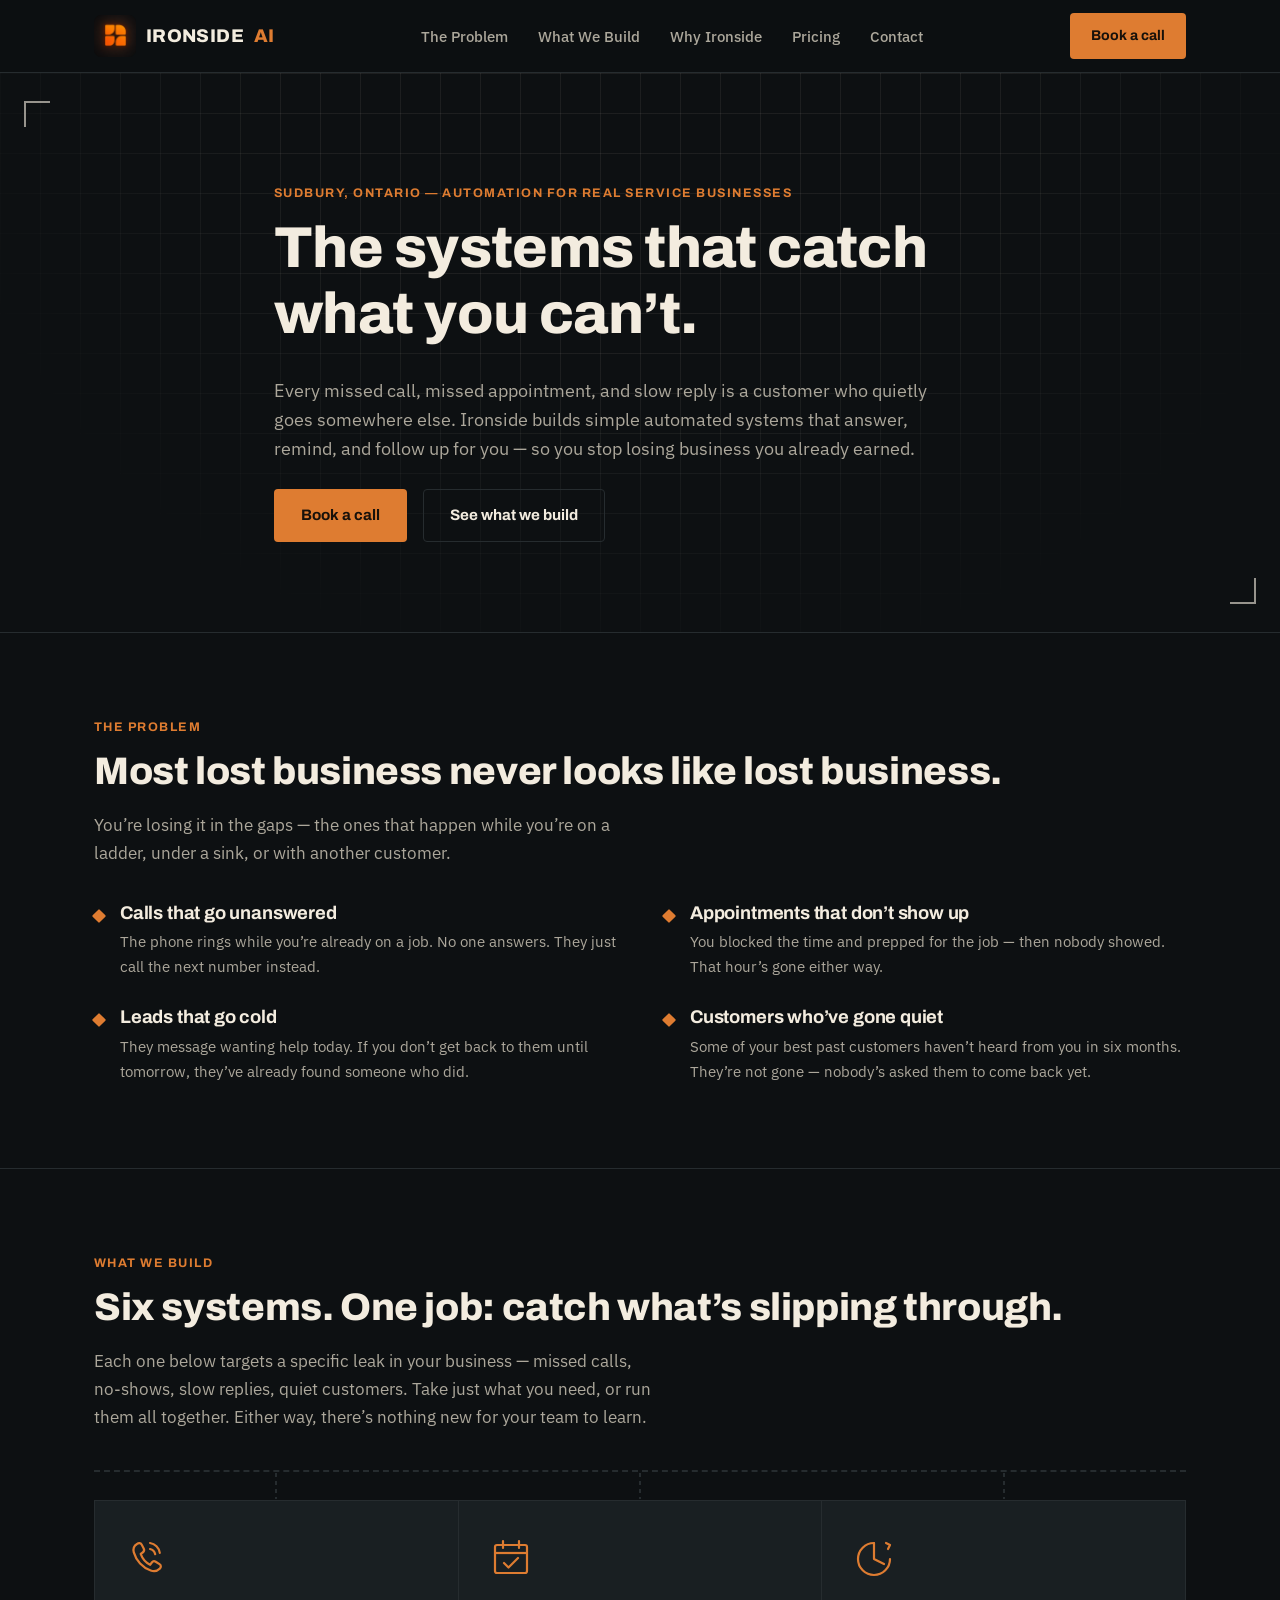
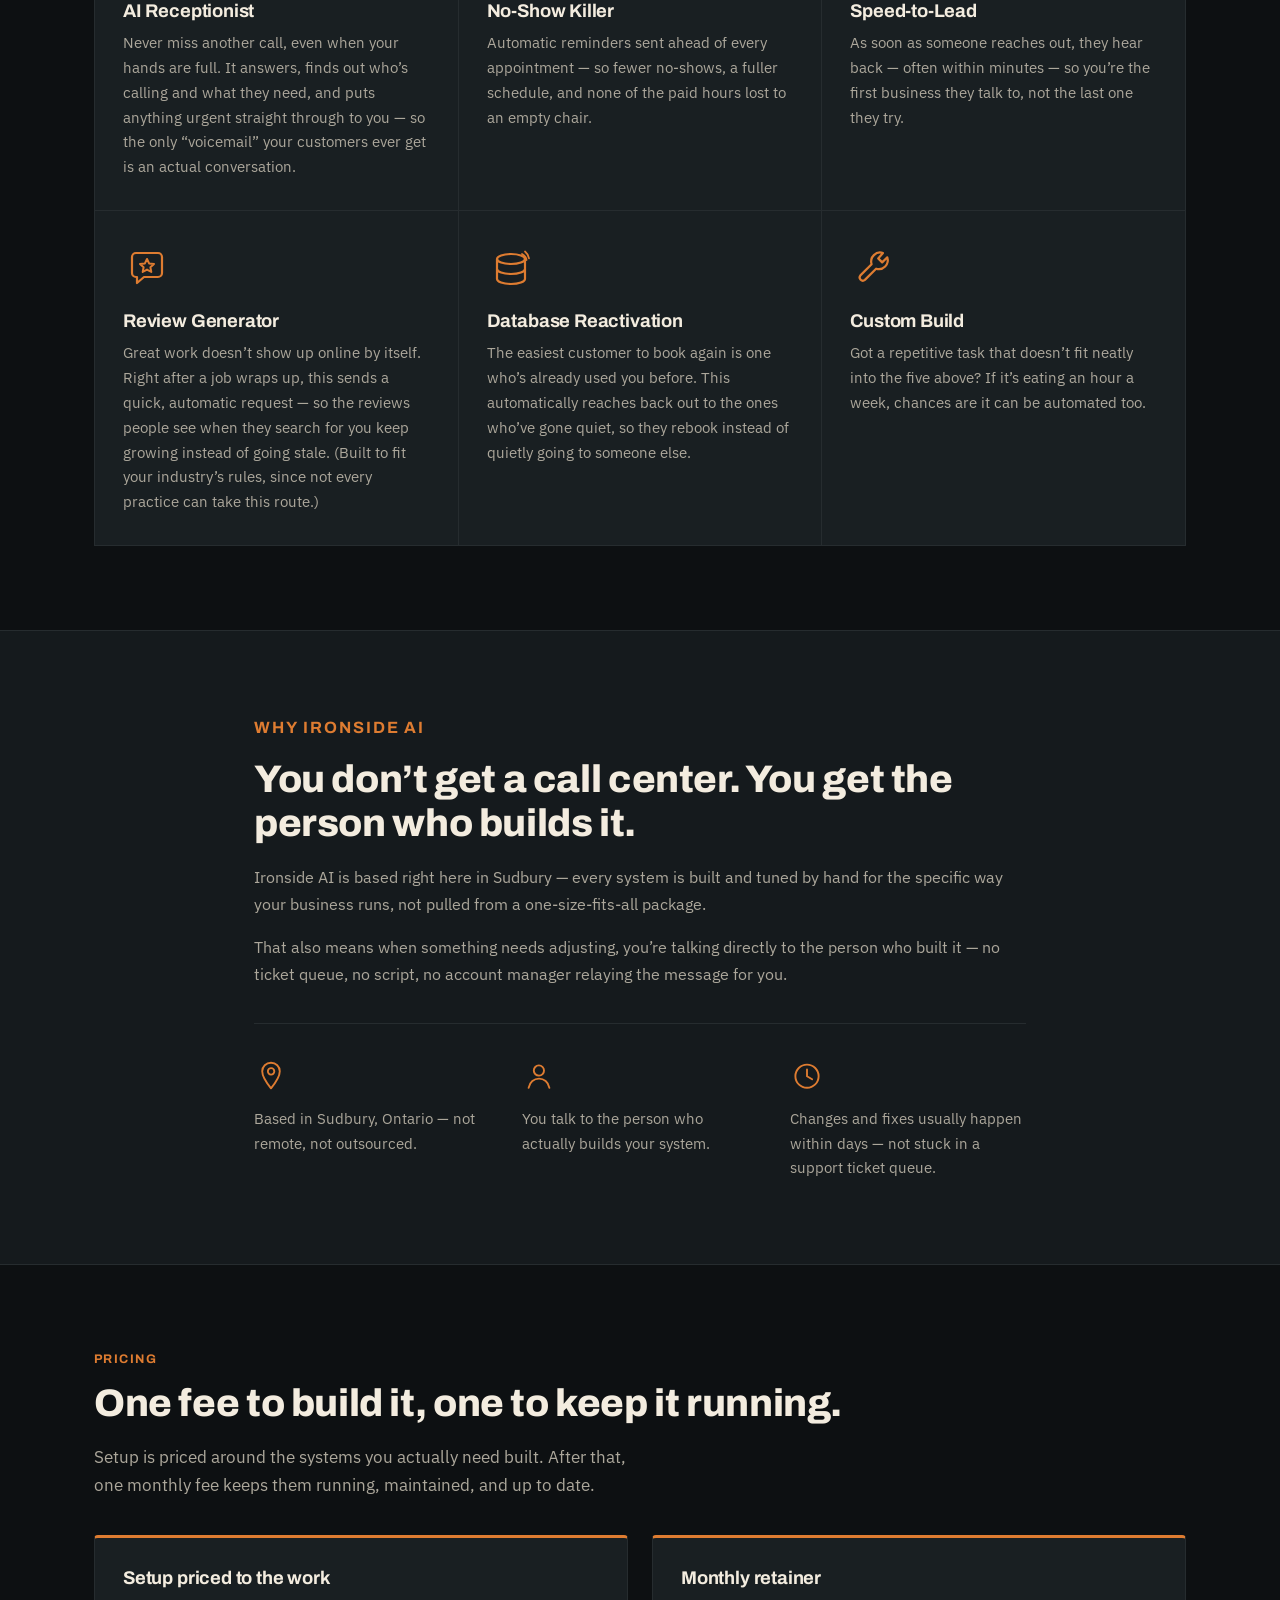
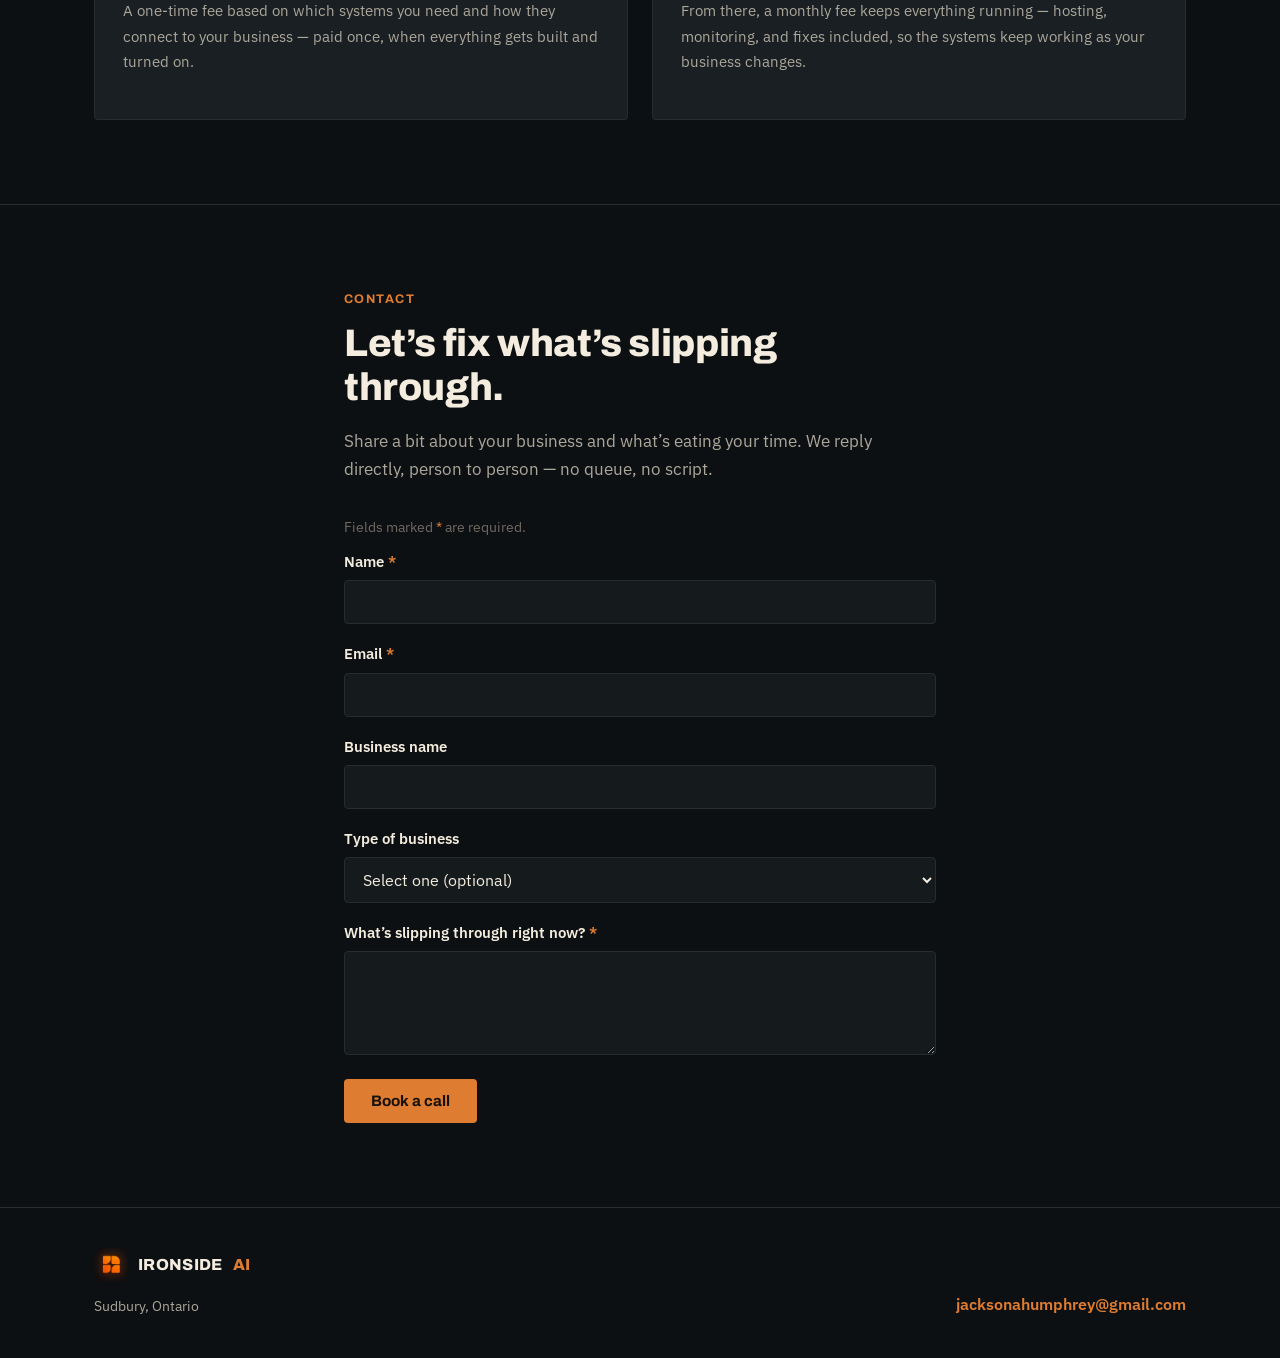
==== index.html @ 4184dc29 "Rename index(4).html to index.html" ====
<!DOCTYPE html>
<html lang="en">
<head>
<meta charset="UTF-8">
<meta name="viewport" content="width=device-width, initial-scale=1.0">
<title>Ironside AI — Practical automation for local service businesses</title>
<meta name="description" content="Ironside AI builds practical automation systems for local, owner-operated service businesses in Sudbury, Ontario — missed-call handling, no-show reduction, faster lead response, and review requests.">

<link rel="preconnect" href="https://fonts.googleapis.com">
<link rel="preconnect" href="https://fonts.gstatic.com" crossorigin>
<link href="https://fonts.googleapis.com/css2?family=Archivo:wght@500;700;800&family=IBM+Plex+Sans:wght@400;500;600&display=swap" rel="stylesheet">
<link rel="icon" type="image/png" sizes="32x32" href="favicon-32.png">
<link rel="icon" type="image/png" sizes="64x64" href="favicon-64.png">
<link rel="stylesheet" href="styles.css">
</head>
<body>

<a class="skip-link" href="#main">Skip to content</a>

<header class="site-header">
  <div class="wrap header-inner">
    <a href="#hero" class="wordmark">
      <img src="logo-180.png" alt="Ironside AI logo" class="wordmark-icon">
      IRONSIDE<span>AI</span>
    </a>

    <nav class="main-nav" aria-label="Primary">
      <button class="nav-toggle" id="navToggle" aria-expanded="false" aria-controls="navList">
        <span></span><span></span><span></span>
        <span class="sr-only">Menu</span>
      </button>
      <ul id="navList">
        <li><a href="#problem">The Problem</a></li>
        <li><a href="#build">What We Build</a></li>
        <li><a href="#why">Why Ironside</a></li>
        <li><a href="#pricing">Pricing</a></li>
        <li><a href="#contact">Contact</a></li>
      </ul>
    </nav>

    <a href="#contact" class="btn btn-accent nav-cta">Book a call</a>
  </div>
</header>

<main id="main">

  <!-- HERO -->
  <section id="hero" class="hero">
    <div class="blueprint-grid" aria-hidden="true"></div>
    <div class="corner-mark corner-tl" aria-hidden="true"></div>
    <div class="corner-mark corner-br" aria-hidden="true"></div>

    <div class="wrap hero-inner">
      <p class="eyebrow">Sudbury, Ontario &mdash; automation for real service businesses</p>
      <h1>The systems that catch what you can&rsquo;t.</h1>
      <p class="hero-sub">
        Every missed call, missed appointment, and slow reply is a customer who quietly goes
        somewhere else. Ironside builds simple automated systems that answer, remind, and follow
        up for you &mdash; so you stop losing business you already earned.
      </p>
      <div class="hero-actions">
        <a href="#contact" class="btn btn-accent">Book a call</a>
        <a href="#build" class="btn btn-ghost">See what we build</a>
      </div>
    </div>
  </section>

  <!-- THE PROBLEM -->
  <section id="problem" class="section problem">
    <div class="wrap">
      <p class="eyebrow">The Problem</p>
      <h2>Most lost business never looks like lost business.</h2>
      <p class="section-lede">
        You&rsquo;re losing it in the gaps &mdash; the ones that happen while you&rsquo;re on a
        ladder, under a sink, or with another customer.
      </p>

      <ul class="pain-list">
        <li>
          <span class="pain-mark" aria-hidden="true"></span>
          <div>
            <h3>Calls that go unanswered</h3>
            <p>The phone rings while you&rsquo;re already on a job. No one answers. They just call the next number instead.</p>
          </div>
        </li>
        <li>
          <span class="pain-mark" aria-hidden="true"></span>
          <div>
            <h3>Appointments that don&rsquo;t show up</h3>
            <p>You blocked the time and prepped for the job &mdash; then nobody showed. That hour&rsquo;s gone either way.</p>
          </div>
        </li>
        <li>
          <span class="pain-mark" aria-hidden="true"></span>
          <div>
            <h3>Leads that go cold</h3>
            <p>They message wanting help today. If you don&rsquo;t get back to them until tomorrow, they&rsquo;ve already found someone who did.</p>
          </div>
        </li>
        <li>
          <span class="pain-mark" aria-hidden="true"></span>
          <div>
            <h3>Customers who&rsquo;ve gone quiet</h3>
            <p>Some of your best past customers haven&rsquo;t heard from you in six months. They&rsquo;re not gone &mdash; nobody&rsquo;s asked them to come back yet.</p>
          </div>
        </li>
      </ul>
    </div>
  </section>

  <!-- WHAT IRONSIDE BUILDS -->
  <section id="build" class="section build">
    <div class="wrap">
      <p class="eyebrow">What We Build</p>
      <h2>Six systems. One job: catch what&rsquo;s slipping through.</h2>
      <p class="section-lede">
        Each one below targets a specific leak in your business &mdash; missed calls, no-shows,
        slow replies, quiet customers. Take just what you need, or run them all together. Either
        way, there&rsquo;s nothing new for your team to learn.
      </p>

      <div class="trunk-wrap">
        <svg class="trunk-line" viewBox="0 0 24 100" preserveAspectRatio="none" aria-hidden="true">
          <line x1="12" y1="0" x2="12" y2="100" />
        </svg>
        <div class="trunk-rail" aria-hidden="true"></div>

        <div class="product-grid">

          <article class="product-card">
            <span class="tap" aria-hidden="true"></span>
            <div class="product-icon" aria-hidden="true">
              <svg viewBox="0 0 48 48" fill="none" xmlns="http://www.w3.org/2000/svg">
                <path d="M14 9c1.5-1.3 3.6-1.3 4.6.6l2.1 4c.7 1.3.3 3-1 3.9l-2 1.4c1.6 4.6 5.1 8.7 9.4 10.9l1.7-2.3c.9-1.2 2.6-1.6 3.9-.8l3.8 2.4c1.8 1.1 1.7 3.2.3 4.5-2.4 2.3-5.7 3.1-9.1 1.9-8-2.8-14.6-9.9-16.9-18.1-.9-3.4.2-6.6 3.2-8.4Z" stroke="currentColor" stroke-width="2.2" stroke-linejoin="round"/>
                <path d="M27 8c5 .8 9 4.8 9.8 9.8" stroke="currentColor" stroke-width="2.2" stroke-linecap="round"/>
                <path d="M27 14c2.6.6 4.6 2.6 5.2 5.2" stroke="currentColor" stroke-width="2.2" stroke-linecap="round"/>
              </svg>
            </div>
            <h3>AI Receptionist</h3>
            <p>
              Never miss another call, even when your hands are full. It answers, finds out
              who&rsquo;s calling and what they need, and puts anything urgent straight through to
              you &mdash; so the only &ldquo;voicemail&rdquo; your customers ever get is an actual
              conversation.
            </p>
          </article>

          <article class="product-card">
            <span class="tap" aria-hidden="true"></span>
            <div class="product-icon" aria-hidden="true">
              <svg viewBox="0 0 48 48" fill="none" xmlns="http://www.w3.org/2000/svg">
                <rect x="8" y="10" width="32" height="28" rx="2" stroke="currentColor" stroke-width="2.2"/>
                <path d="M8 18h32" stroke="currentColor" stroke-width="2.2"/>
                <path d="M16 6v7M32 6v7" stroke="currentColor" stroke-width="2.2" stroke-linecap="round"/>
                <path d="M17 28l4.5 4.5L31 23" stroke="currentColor" stroke-width="2.2" stroke-linecap="round" stroke-linejoin="round"/>
              </svg>
            </div>
            <h3>No&#8209;Show Killer</h3>
            <p>
              Automatic reminders sent ahead of every appointment &mdash; so fewer no-shows, a
              fuller schedule, and none of the paid hours lost to an empty chair.
            </p>
          </article>

          <article class="product-card">
            <span class="tap" aria-hidden="true"></span>
            <div class="product-icon" aria-hidden="true">
              <svg viewBox="0 0 48 48" fill="none" xmlns="http://www.w3.org/2000/svg">
                <path d="M24 8a16 16 0 1 0 16 16" stroke="currentColor" stroke-width="2.2" stroke-linecap="round"/>
                <path d="M24 8v16l10 5" stroke="currentColor" stroke-width="2.2" stroke-linecap="round" stroke-linejoin="round"/>
                <path d="M36 8l4 2-2 4" stroke="currentColor" stroke-width="2.2" stroke-linecap="round" stroke-linejoin="round"/>
              </svg>
            </div>
            <h3>Speed&#8209;to&#8209;Lead</h3>
            <p>
              As soon as someone reaches out, they hear back &mdash; often within minutes &mdash;
              so you&rsquo;re the first business they talk to, not the last one they try.
            </p>
          </article>

          <article class="product-card">
            <span class="tap" aria-hidden="true"></span>
            <div class="product-icon" aria-hidden="true">
              <svg viewBox="0 0 48 48" fill="none" xmlns="http://www.w3.org/2000/svg">
                <path d="M9 12c0-2.2 1.8-4 4-4h22c2.2 0 4 1.8 4 4v16c0 2.2-1.8 4-4 4H21l-7 6v-6h-1c-2.2 0-4-1.8-4-4Z" stroke="currentColor" stroke-width="2.2" stroke-linejoin="round"/>
                <path d="M24 14l2.1 4.4 4.9.6-3.6 3.3.9 4.7-4.3-2.4-4.3 2.4.9-4.7-3.6-3.3 4.9-.6Z" stroke="currentColor" stroke-width="2" stroke-linejoin="round"/>
              </svg>
            </div>
            <h3>Review Generator</h3>
            <p>
              Great work doesn&rsquo;t show up online by itself. Right after a job wraps up, this
              sends a quick, automatic request &mdash; so the reviews people see when they search
              for you keep growing instead of going stale. (Built to fit your industry&rsquo;s
              rules, since not every practice can take this route.)
            </p>
          </article>

          <article class="product-card">
            <span class="tap" aria-hidden="true"></span>
            <div class="product-icon" aria-hidden="true">
              <svg viewBox="0 0 48 48" fill="none" xmlns="http://www.w3.org/2000/svg">
                <path d="M10 14c0-2.8 6.3-5 14-5s14 2.2 14 5-6.3 5-14 5-14-2.2-14-5Z" stroke="currentColor" stroke-width="2.2"/>
                <path d="M10 14v20c0 2.8 6.3 5 14 5s14-2.2 14-5V14" stroke="currentColor" stroke-width="2.2"/>
                <path d="M10 24c0 2.8 6.3 5 14 5s14-2.2 14-5" stroke="currentColor" stroke-width="2.2"/>
                <path d="M35 9c2.5 1.5 4.5 3.6 4.5 6" stroke="currentColor" stroke-width="1.8" stroke-linecap="round"/>
                <path d="M38 6.5c2 1.7 3.6 4 4 6.8" stroke="currentColor" stroke-width="1.8" stroke-linecap="round"/>
              </svg>
            </div>
            <h3>Database Reactivation</h3>
            <p>
              The easiest customer to book again is one who&rsquo;s already used you before. This
              automatically reaches back out to the ones who&rsquo;ve gone quiet, so they rebook
              instead of quietly going to someone else.
            </p>
          </article>

          <article class="product-card">
            <span class="tap" aria-hidden="true"></span>
            <div class="product-icon" aria-hidden="true">
              <svg viewBox="0 0 48 48" fill="none" xmlns="http://www.w3.org/2000/svg">
                <path d="M33 8a9 9 0 0 0-11.4 11.2L10.4 30.4a3.2 3.2 0 0 0 4.5 4.5L26.1 23.7A9 9 0 0 0 37.3 12.3l-5.1 5.1-4-4Z" stroke="currentColor" stroke-width="2.2" stroke-linejoin="round" stroke-linecap="round"/>
              </svg>
            </div>
            <h3>Custom Build</h3>
            <p>
              Got a repetitive task that doesn&rsquo;t fit neatly into the five above? If
              it&rsquo;s eating an hour a week, chances are it can be automated too.
            </p>
          </article>

        </div>
      </div>
    </div>
  </section>

  <!-- WHY IRONSIDE -->
  <section id="why" class="section why">
    <div class="wrap why-inner">
      <p class="eyebrow">Why Ironside AI</p>
      <h2>You don&rsquo;t get a call center. You get the person who builds it.</h2>
      <p>
        Ironside AI is based right here in Sudbury &mdash; every system is built and tuned by
        hand for the specific way your business runs, not pulled from a one-size-fits-all
        package.
      </p>
      <p>
        That also means when something needs adjusting, you&rsquo;re talking directly to the
        person who built it &mdash; no ticket queue, no script, no account manager relaying the
        message for you.
      </p>

      <div class="why-points">
        <div class="why-point">
          <div class="why-icon" aria-hidden="true">
            <svg viewBox="0 0 36 36" fill="none" xmlns="http://www.w3.org/2000/svg">
              <path d="M18 4c-5.2 0-9.3 3.9-9.3 9 0 6.7 9.3 18 9.3 18s9.3-11.3 9.3-18c0-5.1-4.1-9-9.3-9Z" stroke="currentColor" stroke-width="2" stroke-linejoin="round"/>
              <path d="M14.7 13a3.4 3.4 0 1 0 6.8.2 3.4 3.4 0 0 0-6.8-.2Z" stroke="currentColor" stroke-width="2"/>
            </svg>
          </div>
          <p>Based in Sudbury, Ontario &mdash; not remote, not outsourced.</p>
        </div>
        <div class="why-point">
          <div class="why-icon" aria-hidden="true">
            <svg viewBox="0 0 36 36" fill="none" xmlns="http://www.w3.org/2000/svg">
              <path d="M18 17.6a5.4 5.4 0 1 0-.2-10.8 5.4 5.4 0 0 0 .2 10.8Z" stroke="currentColor" stroke-width="2"/>
              <path d="M7 30.5c1-6.3 5.9-9.7 11-9.7s10 3.4 11 9.7" stroke="currentColor" stroke-width="2" stroke-linecap="round"/>
            </svg>
          </div>
          <p>You talk to the person who actually builds your system.</p>
        </div>
        <div class="why-point">
          <div class="why-icon" aria-hidden="true">
            <svg viewBox="0 0 36 36" fill="none" xmlns="http://www.w3.org/2000/svg">
              <path d="M18 30.5a12.3 12.3 0 1 0 0-24.6 12.3 12.3 0 0 0 0 24.6Z" stroke="currentColor" stroke-width="2"/>
              <path d="M18 11v7.3l5.4 3.1" stroke="currentColor" stroke-width="2" stroke-linecap="round" stroke-linejoin="round"/>
            </svg>
          </div>
          <p>Changes and fixes usually happen within days &mdash; not stuck in a support ticket queue.</p>
        </div>
      </div>
    </div>
  </section>

  <!-- PRICING -->
  <section id="pricing" class="section pricing">
    <div class="wrap">
      <p class="eyebrow">Pricing</p>
      <h2>One fee to build it, one to keep it running.</h2>
      <p class="section-lede">
        Setup is priced around the systems you actually need built. After that, one monthly fee
        keeps them running, maintained, and up to date.
      </p>

      <div class="pricing-grid">
        <div class="pricing-card">
          <h3>Setup priced to the work</h3>
          <p>
            A one-time fee based on which systems you need and how they connect to your business
            &mdash; paid once, when everything gets built and turned on.
          </p>
          <p class="pricing-note"><!-- TODO: add setup fee range once finalized --></p>
        </div>
        <div class="pricing-card">
          <h3>Monthly retainer</h3>
          <p>
            From there, a monthly fee keeps everything running &mdash; hosting, monitoring, and
            fixes included, so the systems keep working as your business changes.
          </p>
          <p class="pricing-note"><!-- TODO: add monthly retainer range once finalized --></p>
        </div>
      </div>
    </div>
  </section>

  <!-- CONTACT -->
  <section id="contact" class="section contact">
    <div class="wrap contact-inner">
      <p class="eyebrow">Contact</p>
      <h2>Let&rsquo;s fix what&rsquo;s slipping through.</h2>
      <p class="section-lede">
        Share a bit about your business and what&rsquo;s eating your time. We reply directly,
        person to person &mdash; no queue, no script.
      </p>

      <!--
        TODO before launch:
        1. Replace the form "action" URL below with your real Formspree (or similar) endpoint.
        2. Replace the visible contact email further down with your real business email.
        3. Submit one real test entry after deploying and confirm it lands in your inbox.
      -->
      <form class="contact-form" action="https://formspree.io/f/mnjebbeg" method="POST">
        <p class="form-required-note">Fields marked <span class="req">*</span> are required.</p>

        <div class="field">
          <label for="name">Name <span class="req">*</span></label>
          <input type="text" id="name" name="name" required autocomplete="name">
        </div>

        <div class="field">
          <label for="email">Email <span class="req">*</span></label>
          <input type="email" id="email" name="email" required autocomplete="email">
        </div>

        <div class="field">
          <label for="business">Business name</label>
          <input type="text" id="business" name="business" autocomplete="organization">
        </div>

        <div class="field">
          <label for="type">Type of business</label>
          <select id="type" name="business_type">
            <option value="">Select one (optional)</option>
            <option value="trades">Trades (HVAC, plumbing, electrical)</option>
            <option value="dental_chiro">Dental / chiropractic</option>
            <option value="professional">Professional practice</option>
            <option value="restaurant">Restaurant</option>
            <option value="home_services">Other home services</option>
            <option value="other">Other</option>
          </select>
        </div>

        <div class="field">
          <label for="message">What&rsquo;s slipping through right now? <span class="req">*</span></label>
          <textarea id="message" name="message" rows="4" required></textarea>
        </div>

        <button type="submit" class="btn btn-accent">Book a call</button>
      </form>
    </div>
  </section>

</main>

<footer class="site-footer">
  <div class="wrap footer-inner">
    <div>
      <a href="#hero" class="wordmark small">
        <img src="logo-180.png" alt="Ironside AI logo" class="wordmark-icon">
        IRONSIDE<span>AI</span>
      </a>
      <p>Sudbury, Ontario</p>
    </div>
    <div class="footer-contact">
      <!-- TODO: replace with your real business email before launch -->
      <a href="mailto:jacksonahumphrey@gmail.com">jacksonahumphrey@gmail.com</a>
    </div>
  </div>
</footer>

<script src="script.js"></script>
</body>
</html>
---- styles.css ----
/* ===================================================
   Ironside AI — Design tokens
=================================================== */
:root{
  --bg:            #0D1012;
  --bg-raised:      #151A1D;
  --bg-card:        #191F22;
  --line:           #262C2F;
  --line-soft:      rgba(243, 236, 223, 0.07);

  --accent:         #DE7C31;
  --accent-dim:     #B9662A;
  --accent-soft:    rgba(222, 124, 49, 0.14);

  --text:           #F3ECDF;
  --text-dim:       #ACA79B;
  --text-faint:     #6F6A61;

  --font-display: 'Archivo', 'Helvetica Neue', Arial, sans-serif;
  --font-body:    'IBM Plex Sans', -apple-system, BlinkMacSystemFont, 'Segoe UI', sans-serif;

  --max: 1140px;
  --radius: 4px;
}

*{ box-sizing: border-box; }

html{ scroll-behavior: smooth; }

@media (prefers-reduced-motion: reduce){
  html{ scroll-behavior: auto; }
  *{ animation-duration: 0.01ms !important; transition-duration: 0.01ms !important; }
}

body{
  margin: 0;
  background: var(--bg);
  color: var(--text);
  font-family: var(--font-body);
  font-size: 16px;
  line-height: 1.65;
  -webkit-font-smoothing: antialiased;
}

h1,h2,h3{
  font-family: var(--font-display);
  font-weight: 800;
  letter-spacing: -0.01em;
  line-height: 1.15;
  margin: 0 0 0.5em;
  color: var(--text);
}

h1{ font-size: clamp(2.2rem, 5vw, 3.6rem); font-weight: 800; }
h2{ font-size: clamp(1.6rem, 3.4vw, 2.4rem); }
h3{ font-size: 1.15rem; font-weight: 700; }

p{ margin: 0 0 1em; color: var(--text-dim); }

a{ color: inherit; }

.wrap{
  max-width: var(--max);
  margin: 0 auto;
  padding: 0 24px;
}

.sr-only{
  position: absolute;
  width: 1px; height: 1px;
  padding: 0; margin: -1px;
  overflow: hidden;
  clip: rect(0,0,0,0);
  white-space: nowrap;
  border: 0;
}

.skip-link{
  position: absolute;
  left: -9999px;
  top: 0;
  background: var(--accent);
  color: #14100a;
  padding: 10px 16px;
  z-index: 1000;
  font-weight: 600;
}
.skip-link:focus{
  left: 12px;
  top: 12px;
}

:focus-visible{
  outline: 2px solid var(--accent);
  outline-offset: 3px;
}

/* Eyebrow label */
.eyebrow{
  font-family: var(--font-display);
  font-size: 0.78rem;
  font-weight: 700;
  letter-spacing: 0.12em;
  text-transform: uppercase;
  color: var(--accent);
  margin-bottom: 0.9em;
}

.section-lede{
  max-width: 56ch;
  font-size: 1.05rem;
}

/* ===================================================
   Buttons
=================================================== */
.btn{
  display: inline-flex;
  align-items: center;
  justify-content: center;
  padding: 13px 26px;
  border-radius: var(--radius);
  font-family: var(--font-display);
  font-weight: 700;
  font-size: 0.95rem;
  text-decoration: none;
  border: 1px solid transparent;
  cursor: pointer;
  transition: background-color 0.15s ease, border-color 0.15s ease, transform 0.15s ease;
}
.btn-accent{
  background: var(--accent);
  color: #17110A;
}
.btn-accent:hover{ background: var(--accent-dim); }
.btn-ghost{
  background: transparent;
  border-color: var(--line);
  color: var(--text);
}
.btn-ghost:hover{ border-color: var(--accent); color: var(--accent); }

/* ===================================================
   Header
=================================================== */
.site-header{
  position: sticky;
  top: 0;
  z-index: 100;
  background: rgba(13, 16, 18, 0.9);
  backdrop-filter: blur(6px);
  border-bottom: 1px solid var(--line);
}
.header-inner{
  display: flex;
  align-items: center;
  justify-content: space-between;
  height: 72px;
}
.wordmark{
  display: inline-flex;
  align-items: center;
  gap: 10px;
  font-family: var(--font-display);
  font-weight: 800;
  font-size: 1.15rem;
  letter-spacing: 0.02em;
  text-decoration: none;
  color: var(--text);
}
.wordmark span{ color: var(--accent); }
.wordmark.small{ font-size: 1rem; }
.wordmark-icon{
  width: 42px;
  height: 42px;
  border-radius: 7px;
  flex: none;
}
.wordmark.small .wordmark-icon{
  width: 34px;
  height: 34px;
}

.main-nav ul{
  list-style: none;
  display: flex;
  gap: 30px;
  margin: 0;
  padding: 0;
}
.main-nav a{
  text-decoration: none;
  color: var(--text-dim);
  font-size: 0.92rem;
  font-weight: 500;
}
.main-nav a:hover{ color: var(--text); }

.nav-toggle{
  display: none;
  flex-direction: column;
  justify-content: center;
  gap: 5px;
  width: 40px;
  height: 40px;
  background: none;
  border: 1px solid var(--line);
  border-radius: var(--radius);
  cursor: pointer;
}
.nav-toggle span{
  display: block;
  width: 18px;
  height: 2px;
  margin: 0 auto;
  background: var(--text);
}

.nav-cta{ padding: 10px 20px; font-size: 0.88rem; }

@media (max-width: 800px){
  .nav-cta{ display: none; }
  .nav-toggle{ display: flex; }
  .main-nav ul{
    position: absolute;
    top: 72px;
    left: 0;
    right: 0;
    flex-direction: column;
    background: var(--bg-raised);
    border-bottom: 1px solid var(--line);
    padding: 20px 24px;
    gap: 16px;
    display: none;
  }
  .main-nav ul.open{ display: flex; }
}

/* ===================================================
   Blueprint grid + corner marks (signature background)
=================================================== */
.blueprint-grid{
  position: absolute;
  inset: 0;
  background-image:
    linear-gradient(var(--line-soft) 1px, transparent 1px),
    linear-gradient(90deg, var(--line-soft) 1px, transparent 1px);
  background-size: 40px 40px;
  mask-image: radial-gradient(ellipse at 50% 0%, black 40%, transparent 80%);
  pointer-events: none;
}

.corner-mark{
  position: absolute;
  width: 26px;
  height: 26px;
  border-color: var(--accent);
  opacity: 0.6;
  pointer-events: none;
}
.corner-tl{ top: 28px; left: 24px; border-top: 2px solid; border-left: 2px solid; }
.corner-br{ bottom: 28px; right: 24px; border-bottom: 2px solid; border-right: 2px solid; }

@media (max-width: 800px){
  .corner-mark{ display: none; }
}

/* ===================================================
   Hero
=================================================== */
.hero{
  position: relative;
  overflow: hidden;
  padding: 110px 0 90px;
  border-bottom: 1px solid var(--line);
}
.hero-inner{
  position: relative;
  max-width: 780px;
}
.hero-sub{
  font-size: 1.1rem;
  max-width: 60ch;
}
.hero-actions{
  display: flex;
  gap: 16px;
  flex-wrap: wrap;
  margin-top: 1.6em;
}

/* ===================================================
   Generic section spacing
=================================================== */
.section{
  padding: 84px 0;
  border-bottom: 1px solid var(--line);
}

/* ===================================================
   Problem
=================================================== */
.pain-list{
  list-style: none;
  margin: 2.2em 0 0;
  padding: 0;
  display: grid;
  grid-template-columns: repeat(2, 1fr);
  gap: 28px 48px;
}
.pain-list li{
  display: flex;
  gap: 16px;
  align-items: flex-start;
}
.pain-mark{
  flex: none;
  width: 10px;
  height: 10px;
  margin-top: 8px;
  background: var(--accent);
  border-radius: 1px;
  transform: rotate(45deg);
}
.pain-list h3{ margin-bottom: 0.3em; }
.pain-list p{ margin: 0; font-size: 0.95rem; }

@media (max-width: 720px){
  .pain-list{ grid-template-columns: 1fr; }
}

/* ===================================================
   What We Build — trunk line + product cards
=================================================== */
.trunk-wrap{
  position: relative;
  margin-top: 2.4em;
}
.trunk-line{
  position: absolute;
  left: 5px;
  top: 0;
  width: 24px;
  height: 100%;
  display: none;
}
.trunk-line line{
  stroke: var(--line);
  stroke-width: 2;
  stroke-dasharray: 3 6;
}

.product-grid{
  display: grid;
  grid-template-columns: repeat(3, 1fr);
  gap: 1px;
  background: var(--line);
  border: 1px solid var(--line);
}

.product-card{
  position: relative;
  background: var(--bg-card);
  padding: 34px 28px 30px;
}
.tap{
  display: none;
}
.product-icon{
  width: 48px;
  height: 48px;
  color: var(--accent);
  margin-bottom: 18px;
}
.product-icon svg{ width: 100%; height: 100%; }
.product-card p{ font-size: 0.94rem; margin: 0; }

.trunk-rail{
  display: none;
}

@media (min-width: 901px){
  .trunk-wrap{ padding-top: 30px; }
  .trunk-rail{
    display: block;
    position: absolute;
    top: 0;
    left: 0;
    right: 0;
    height: 0;
    border-top: 2px dashed var(--line);
  }
  .product-card::before{
    content: '';
    position: absolute;
    top: -28px;
    left: 50%;
    width: 2px;
    height: 26px;
    background: repeating-linear-gradient(
      to bottom, var(--line) 0 4px, transparent 4px 8px
    );
    transform: translateX(-50%);
  }
  .product-card:nth-child(n+4)::before{
    display: none;
  }
}

@media (max-width: 900px){
  .product-grid{ grid-template-columns: repeat(2, 1fr); }
}
@media (max-width: 620px){
  .product-grid{ grid-template-columns: 1fr; }
  .trunk-line{ display: block; }
  .product-card{ padding-left: 46px; }
  .tap{
    display: block;
    position: absolute;
    left: 16px;
    top: 40px;
    width: 14px;
    height: 2px;
    background: var(--line);
  }
}

/* ===================================================
   Why Ironside
=================================================== */
.why{
  background: var(--bg-raised);
}
.why-inner{ max-width: 820px; }
.why p{ font-size: 1.02rem; }

.why-points{
  display: flex;
  flex-wrap: wrap;
  gap: 32px;
  margin-top: 2.2em;
  padding-top: 2.2em;
  border-top: 1px solid var(--line);
}
.why-point{
  flex: 1 1 200px;
}
.why-icon{
  width: 34px;
  height: 34px;
  color: var(--accent);
  margin-bottom: 14px;
}
.why-icon svg{ width: 100%; height: 100%; }
.why-point p{
  font-size: 0.92rem;
  margin: 0;
  color: var(--text-dim);
}

/* ===================================================
   Pricing
=================================================== */
.pricing-grid{
  display: grid;
  grid-template-columns: repeat(2, 1fr);
  gap: 24px;
  margin-top: 2.2em;
}
.pricing-card{
  border: 1px solid var(--line);
  border-top: 3px solid var(--accent);
  background: var(--bg-card);
  padding: 30px 28px;
  border-radius: var(--radius);
}
.pricing-card p{ font-size: 0.95rem; }
.pricing-note{ color: var(--text-faint); font-size: 0.85rem; font-style: italic; }

@media (max-width: 720px){
  .pricing-grid{ grid-template-columns: 1fr; }
}

/* ===================================================
   Contact
=================================================== */
.contact-inner{ max-width: 640px; }

.contact-form{
  margin-top: 2em;
  display: flex;
  flex-direction: column;
  gap: 18px;
}
.form-required-note{
  font-size: 0.85rem;
  color: var(--text-faint);
  margin-bottom: -6px;
}
.req{ color: var(--accent); }

.field{
  display: flex;
  flex-direction: column;
  gap: 6px;
}
.field label{
  font-size: 0.92rem;
  font-weight: 600;
  color: var(--text);
}
.field input,
.field select,
.field textarea{
  background: var(--bg-raised);
  border: 1px solid var(--line);
  border-radius: var(--radius);
  color: var(--text);
  font-family: var(--font-body);
  font-size: 0.98rem;
  padding: 11px 14px;
}
.field input:focus,
.field select:focus,
.field textarea:focus{
  border-color: var(--accent);
}
.contact-form .btn{ align-self: flex-start; margin-top: 6px; }

/* ===================================================
   Footer
=================================================== */
.site-footer{
  padding: 40px 0;
}
.footer-inner{
  display: flex;
  justify-content: space-between;
  align-items: flex-end;
  flex-wrap: wrap;
  gap: 16px;
}
.footer-inner p{ margin: 0.3em 0 0; font-size: 0.9rem; }
.footer-contact a{
  text-decoration: none;
  color: var(--accent);
  font-weight: 600;
}
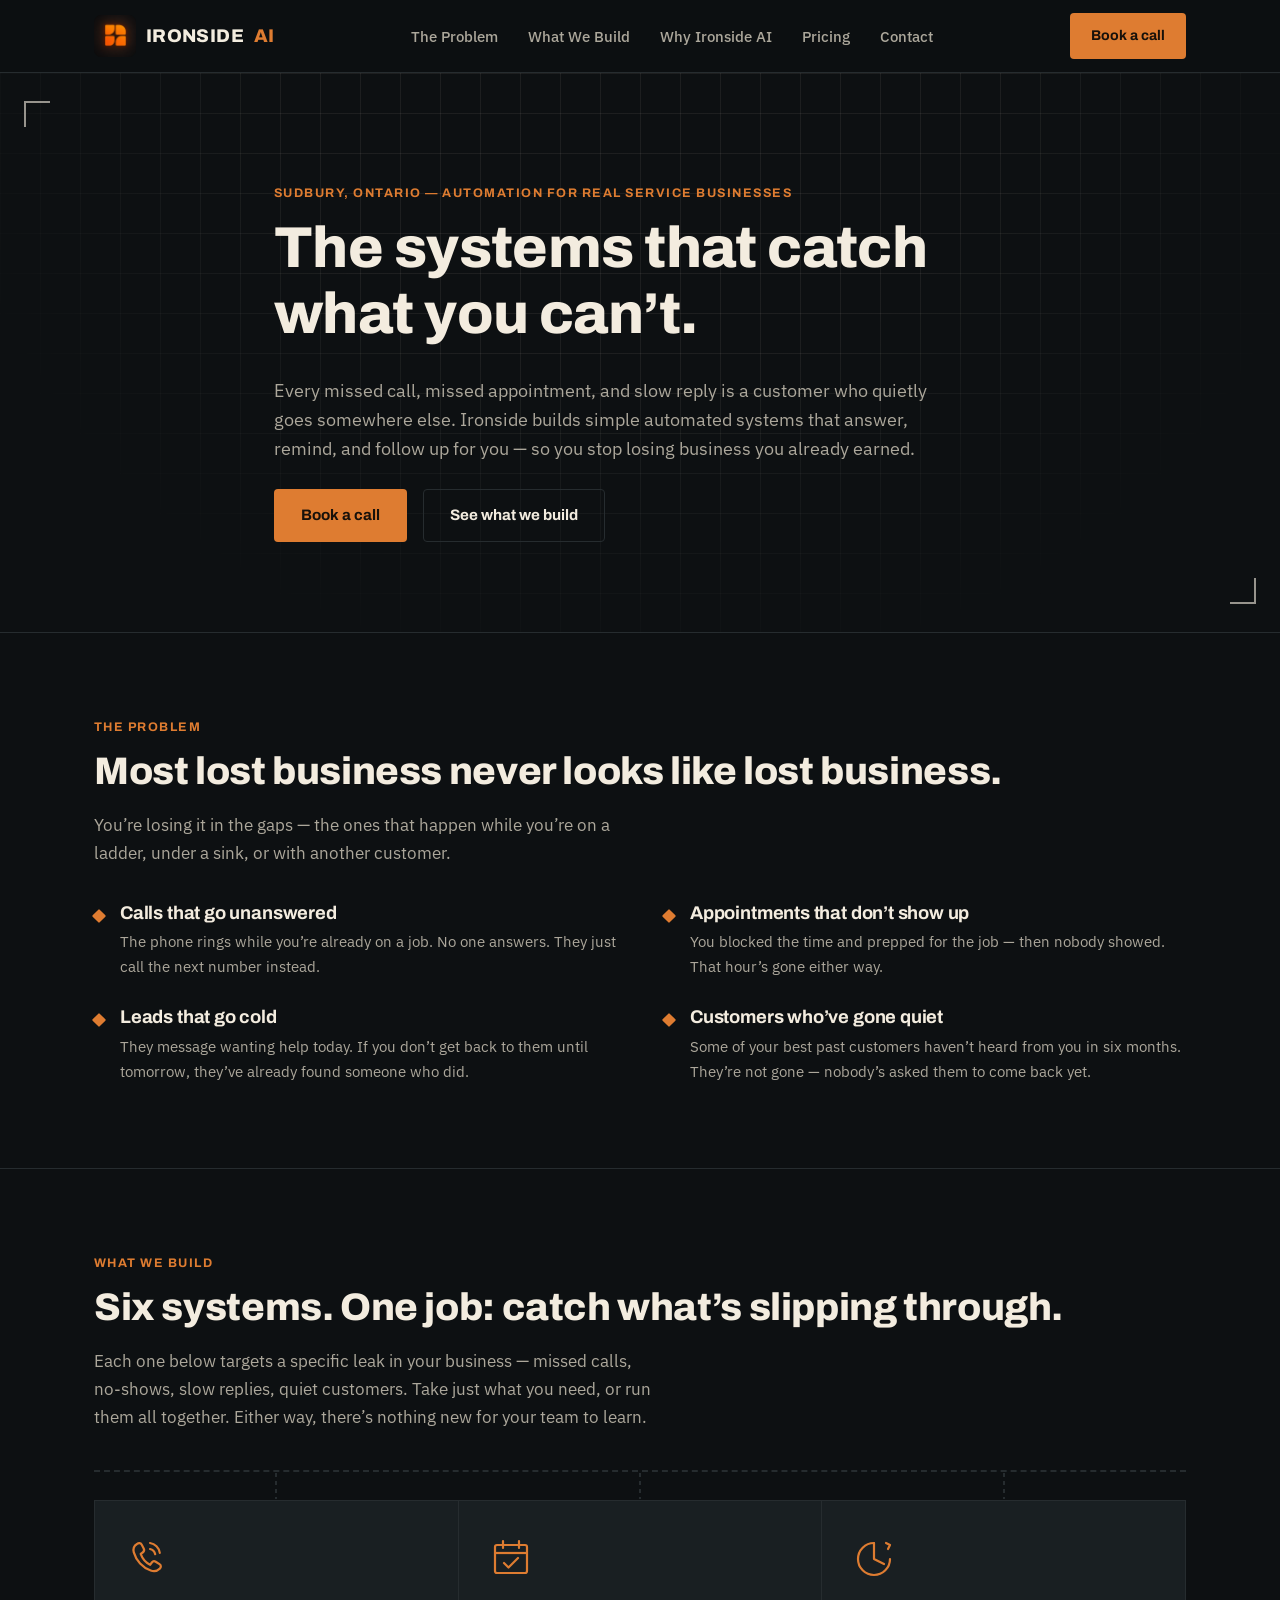
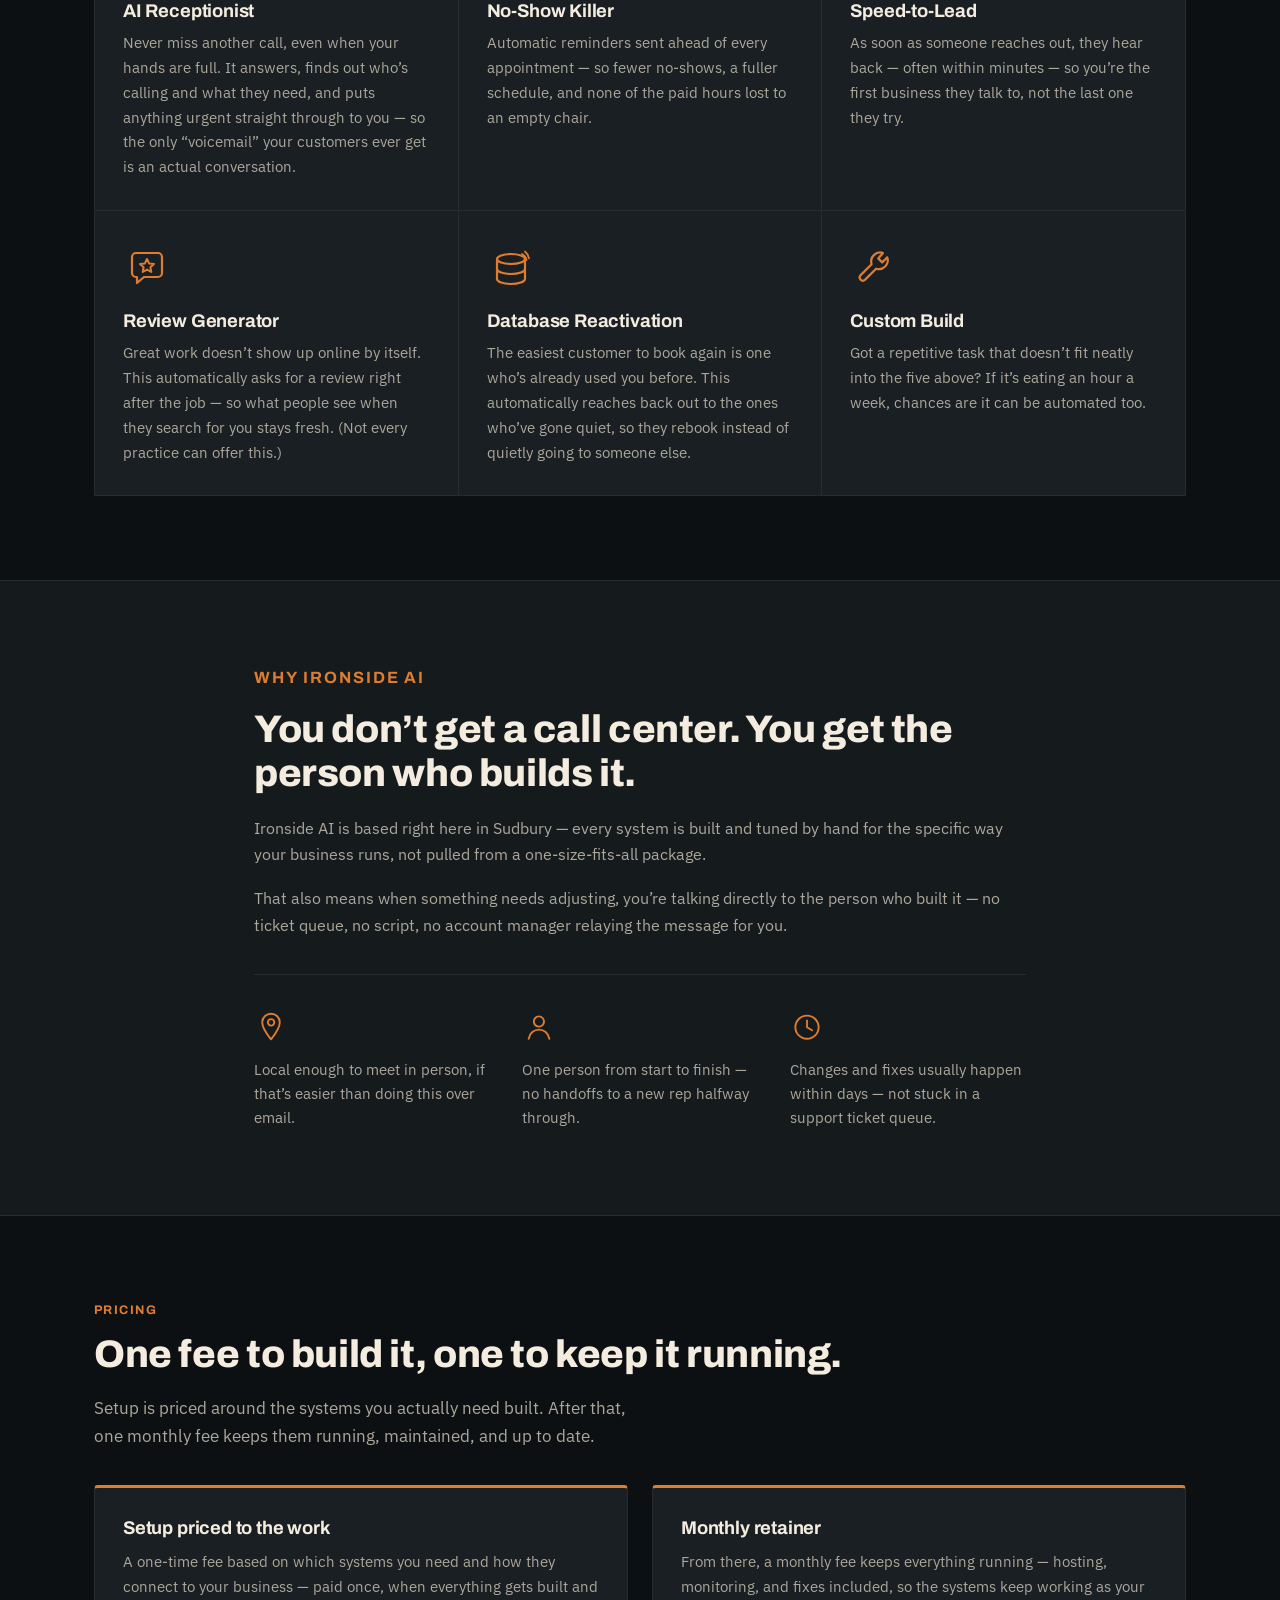
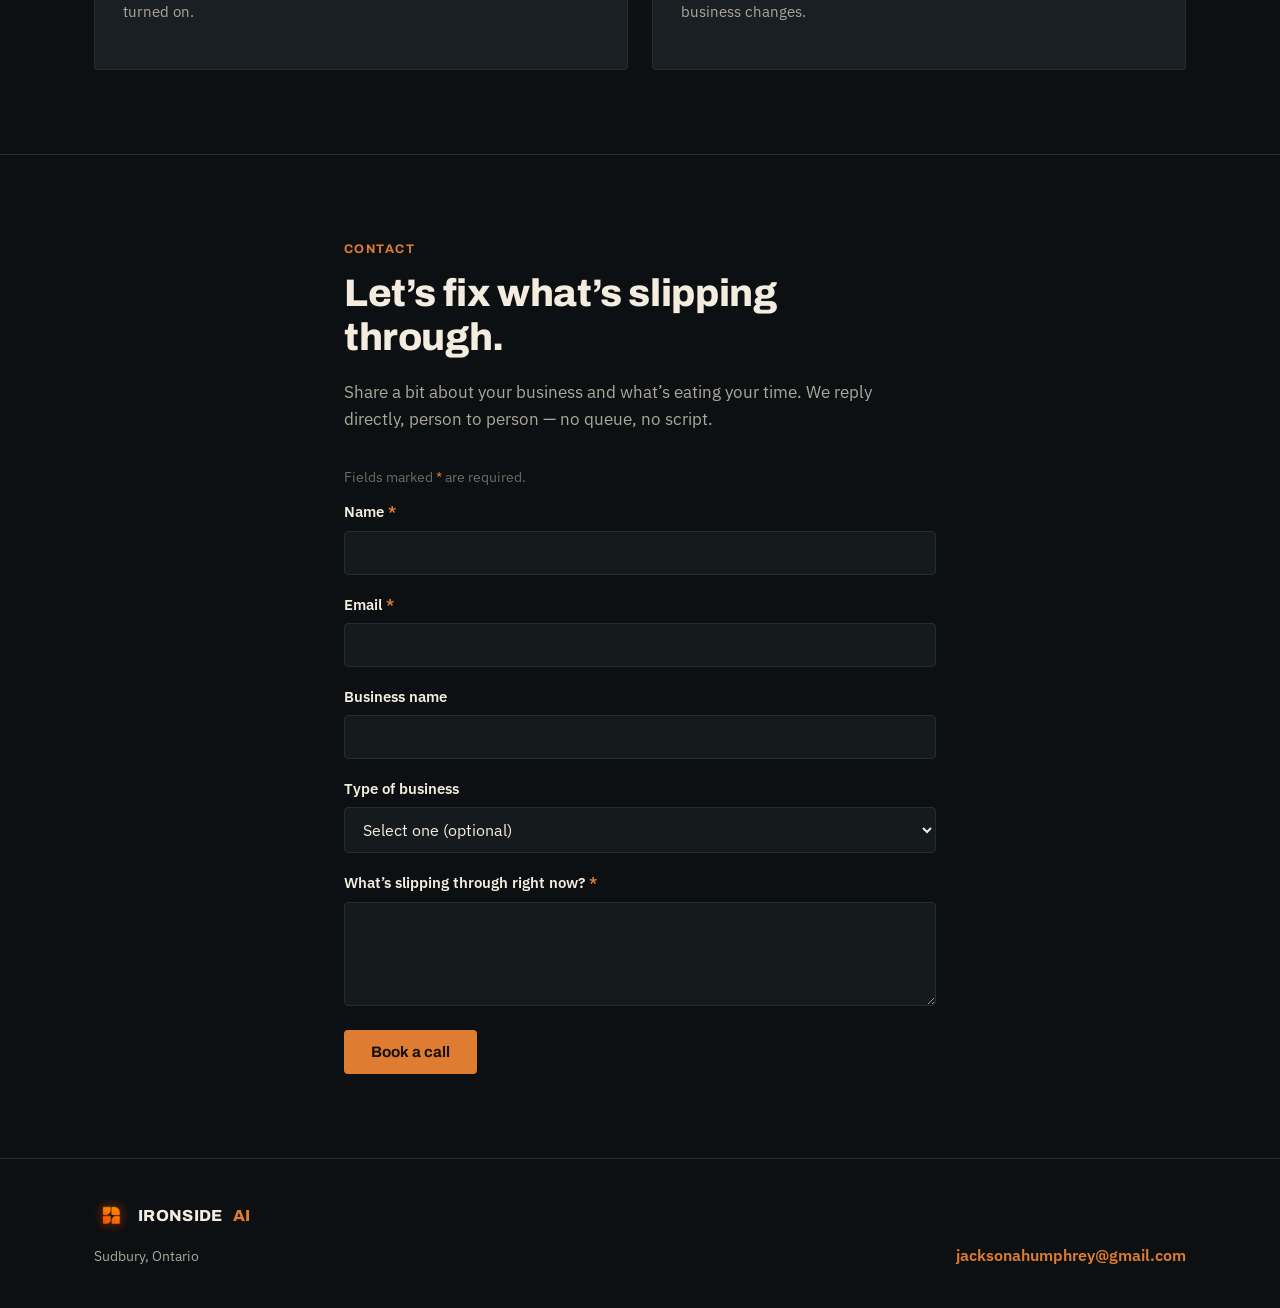
==== commit 08849913: "Rename index(5).html to index.html" ====
--- a/index.html
+++ b/index.html
@@ -32,7 +32,7 @@
       <ul id="navList">
         <li><a href="#problem">The Problem</a></li>
         <li><a href="#build">What We Build</a></li>
-        <li><a href="#why">Why Ironside</a></li>
+        <li><a href="#why">Why Ironside AI</a></li>
         <li><a href="#pricing">Pricing</a></li>
         <li><a href="#contact">Contact</a></li>
       </ul>
@@ -188,10 +188,9 @@
             </div>
             <h3>Review Generator</h3>
             <p>
-              Great work doesn&rsquo;t show up online by itself. Right after a job wraps up, this
-              sends a quick, automatic request &mdash; so the reviews people see when they search
-              for you keep growing instead of going stale. (Built to fit your industry&rsquo;s
-              rules, since not every practice can take this route.)
+              Great work doesn&rsquo;t show up online by itself. This automatically asks for a
+              review right after the job &mdash; so what people see when they search for you
+              stays fresh. (Not every practice can offer this.)
             </p>
           </article>
 
@@ -257,7 +256,7 @@
               <path d="M14.7 13a3.4 3.4 0 1 0 6.8.2 3.4 3.4 0 0 0-6.8-.2Z" stroke="currentColor" stroke-width="2"/>
             </svg>
           </div>
-          <p>Based in Sudbury, Ontario &mdash; not remote, not outsourced.</p>
+          <p>Local enough to meet in person, if that&rsquo;s easier than doing this over email.</p>
         </div>
         <div class="why-point">
           <div class="why-icon" aria-hidden="true">
@@ -266,7 +265,7 @@
               <path d="M7 30.5c1-6.3 5.9-9.7 11-9.7s10 3.4 11 9.7" stroke="currentColor" stroke-width="2" stroke-linecap="round"/>
             </svg>
           </div>
-          <p>You talk to the person who actually builds your system.</p>
+          <p>One person from start to finish &mdash; no handoffs to a new rep halfway through.</p>
         </div>
         <div class="why-point">
           <div class="why-icon" aria-hidden="true">
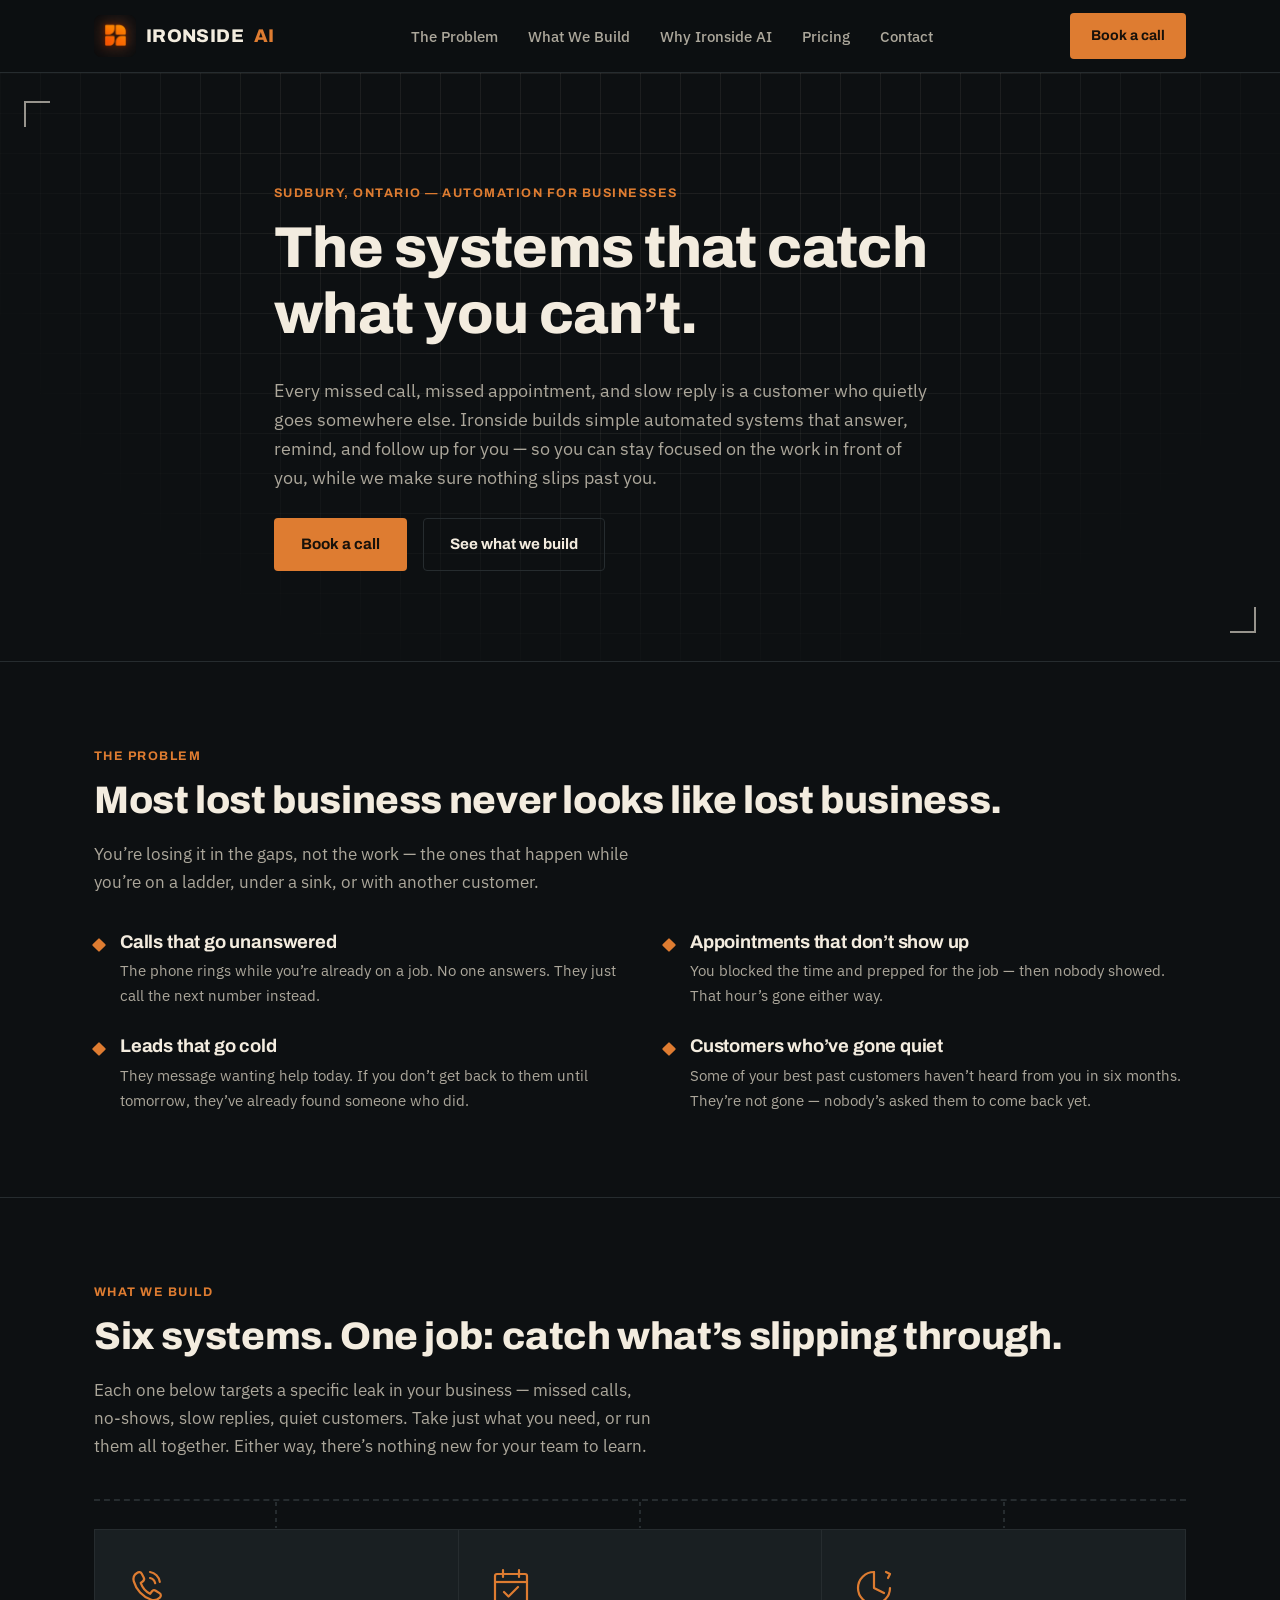
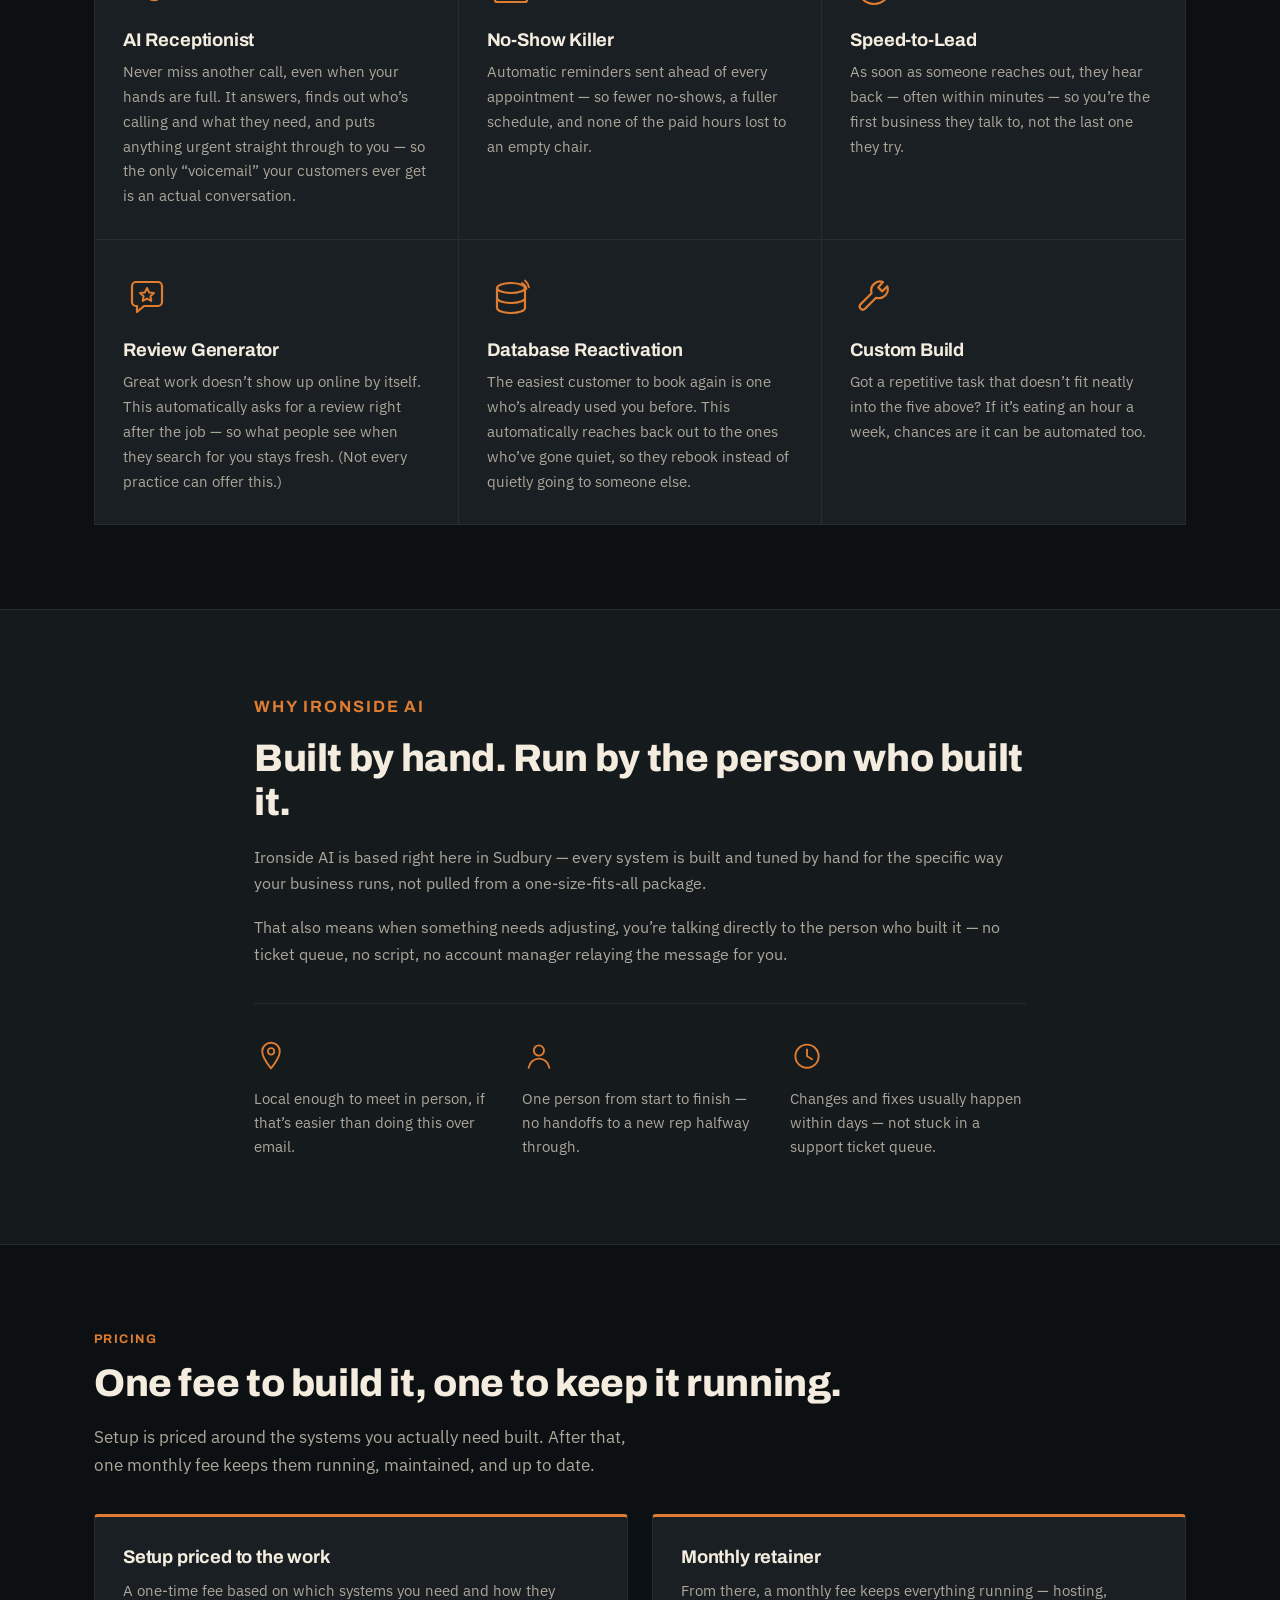
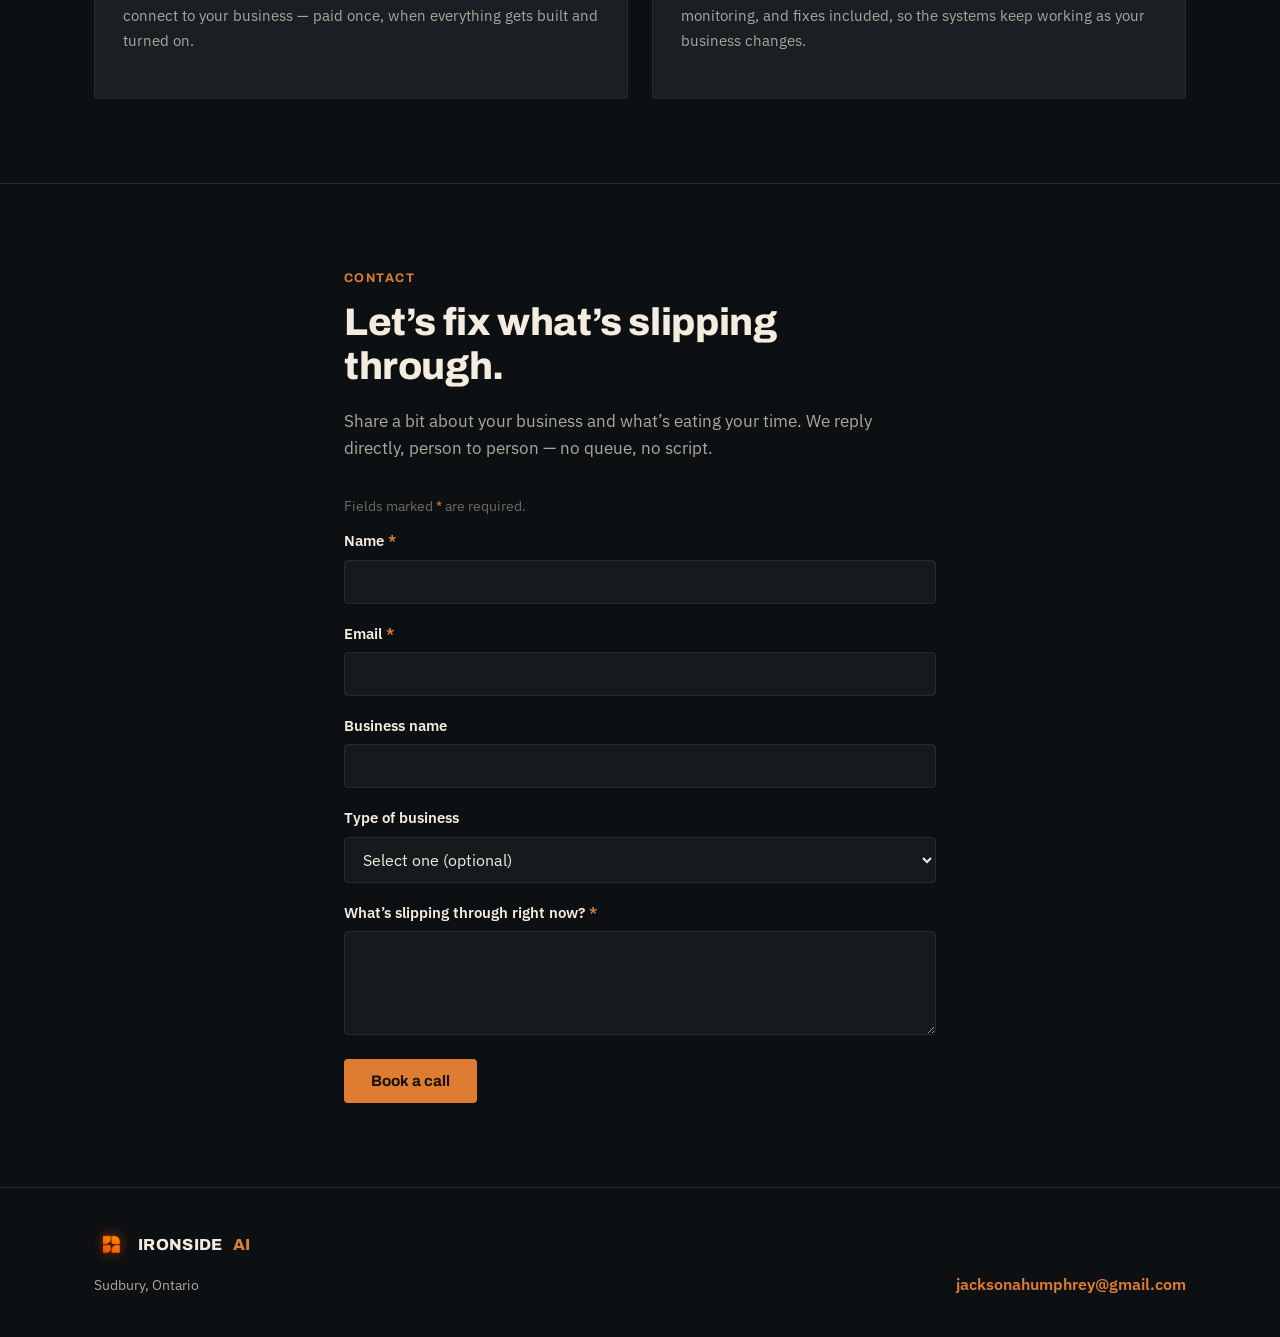
==== commit 5f6e6ded: "Rename index(7).html to index.html" ====
--- a/index.html
+++ b/index.html
@@ -3,8 +3,9 @@
 <head>
 <meta charset="UTF-8">
 <meta name="viewport" content="width=device-width, initial-scale=1.0">
-<title>Ironside AI — Practical automation for local service businesses</title>
-<meta name="description" content="Ironside AI builds practical automation systems for local, owner-operated service businesses in Sudbury, Ontario — missed-call handling, no-show reduction, faster lead response, and review requests.">
+<title>Ironside AI | AI Automation for Service Businesses in Sudbury, Ontario</title>
+<meta name="description" content="Ironside AI builds practical AI automation systems for local, owner-operated service businesses in Sudbury, Ontario — missed-call handling, no-show reduction, faster lead response, and review requests.">
+<link rel="canonical" href="https://ironside-site.onrender.com/">
 
 <link rel="preconnect" href="https://fonts.googleapis.com">
 <link rel="preconnect" href="https://fonts.gstatic.com" crossorigin>
@@ -12,6 +13,30 @@
 <link rel="icon" type="image/png" sizes="32x32" href="favicon-32.png">
 <link rel="icon" type="image/png" sizes="64x64" href="favicon-64.png">
 <link rel="stylesheet" href="styles.css">
+<script type="application/ld+json">
+{
+  "@context": "https://schema.org",
+  "@type": "ProfessionalService",
+  "name": "Ironside AI",
+  "description": "AI automation systems for local, owner-operated service businesses — missed-call handling, no-show reduction, faster lead response, and review requests.",
+  "areaServed": {
+    "@type": "City",
+    "name": "Greater Sudbury",
+    "containedInPlace": {
+      "@type": "State",
+      "name": "Ontario"
+    }
+  },
+  "address": {
+    "@type": "PostalAddress",
+    "addressLocality": "Sudbury",
+    "addressRegion": "ON",
+    "addressCountry": "CA"
+  },
+  "email": "jacksonahumphrey@gmail.com",
+  "url": "https://ironside-site.onrender.com/"
+}
+</script>
 </head>
 <body>
 
@@ -51,12 +76,13 @@
     <div class="corner-mark corner-br" aria-hidden="true"></div>
 
     <div class="wrap hero-inner">
-      <p class="eyebrow">Sudbury, Ontario &mdash; automation for real service businesses</p>
+      <p class="eyebrow">Sudbury, Ontario &mdash; automation for businesses</p>
       <h1>The systems that catch what you can&rsquo;t.</h1>
       <p class="hero-sub">
         Every missed call, missed appointment, and slow reply is a customer who quietly goes
         somewhere else. Ironside builds simple automated systems that answer, remind, and follow
-        up for you &mdash; so you stop losing business you already earned.
+        up for you &mdash; so you can stay focused on the work in front of you, while we make
+        sure nothing slips past you.
       </p>
       <div class="hero-actions">
         <a href="#contact" class="btn btn-accent">Book a call</a>
@@ -71,8 +97,8 @@
       <p class="eyebrow">The Problem</p>
       <h2>Most lost business never looks like lost business.</h2>
       <p class="section-lede">
-        You&rsquo;re losing it in the gaps &mdash; the ones that happen while you&rsquo;re on a
-        ladder, under a sink, or with another customer.
+        You&rsquo;re losing it in the gaps, not the work &mdash; the ones that happen while
+        you&rsquo;re on a ladder, under a sink, or with another customer.
       </p>
 
       <ul class="pain-list">
@@ -236,7 +262,7 @@
   <section id="why" class="section why">
     <div class="wrap why-inner">
       <p class="eyebrow">Why Ironside AI</p>
-      <h2>You don&rsquo;t get a call center. You get the person who builds it.</h2>
+      <h2>Built by hand. Run by the person who built it.</h2>
       <p>
         Ironside AI is based right here in Sudbury &mdash; every system is built and tuned by
         hand for the specific way your business runs, not pulled from a one-size-fits-all
--- a/styles.css
+++ b/styles.css
@@ -5,6 +5,7 @@
   --bg:            #0D1012;
   --bg-raised:      #151A1D;
   --bg-card:        #191F22;
+  --bg-card-hover:  #212A2F;
   --line:           #262C2F;
   --line-soft:      rgba(243, 236, 223, 0.07);
 
@@ -362,6 +363,10 @@
   position: relative;
   background: var(--bg-card);
   padding: 34px 28px 30px;
+  transition: background-color 0.15s ease;
+}
+.product-card:hover{
+  background: var(--bg-card-hover);
 }
 .tap{
   display: none;
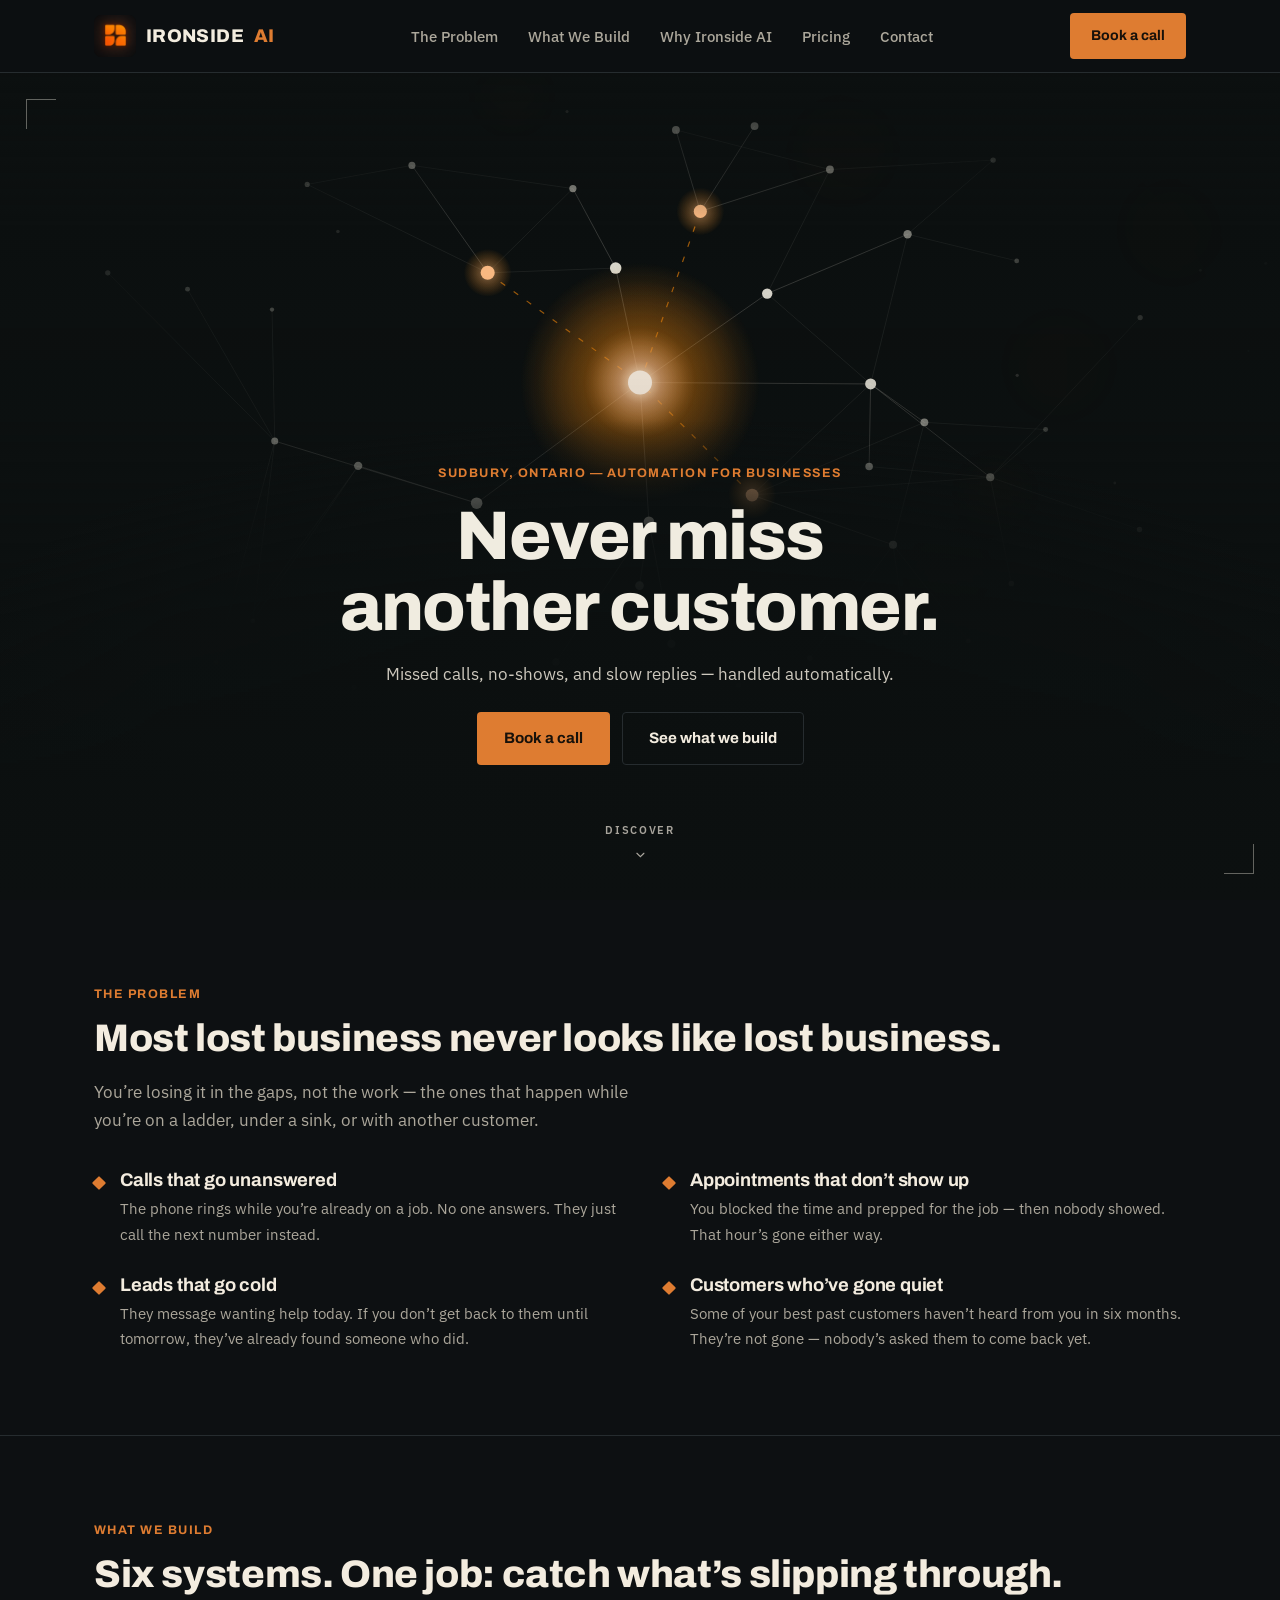
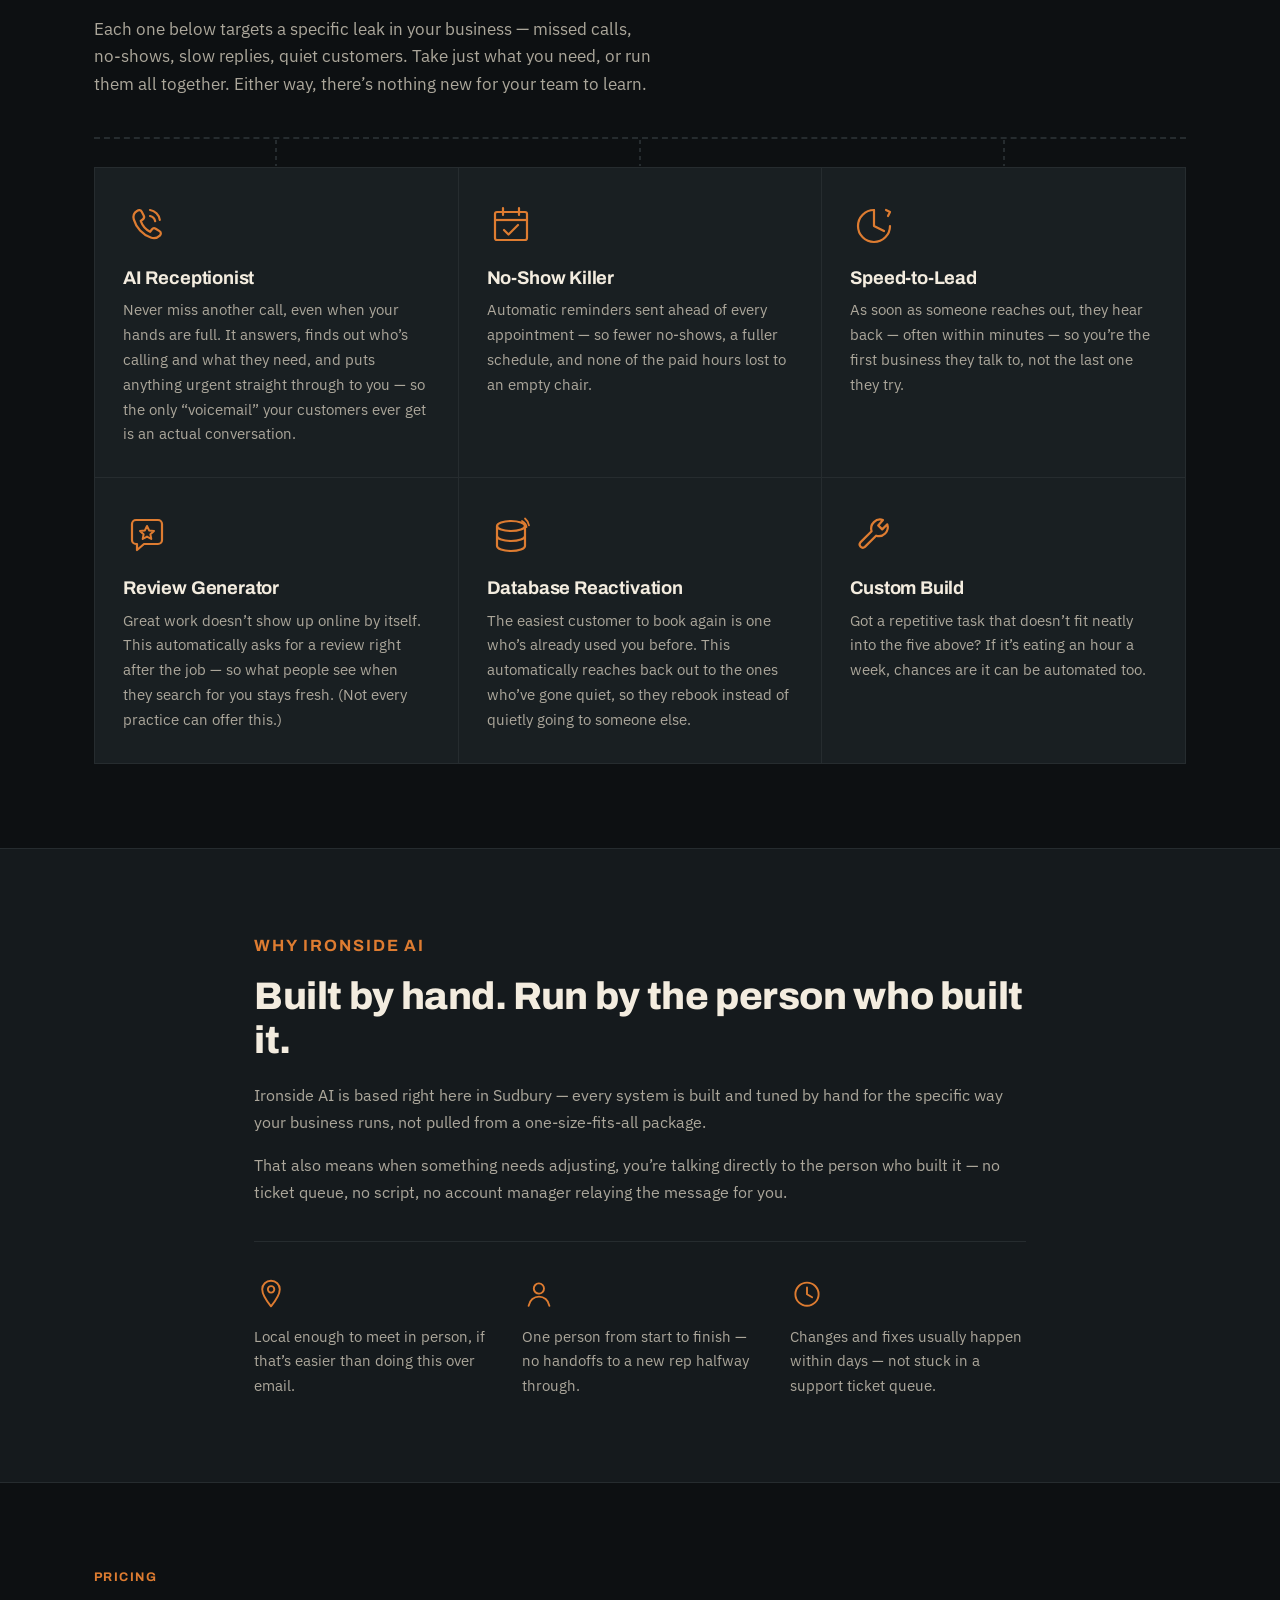
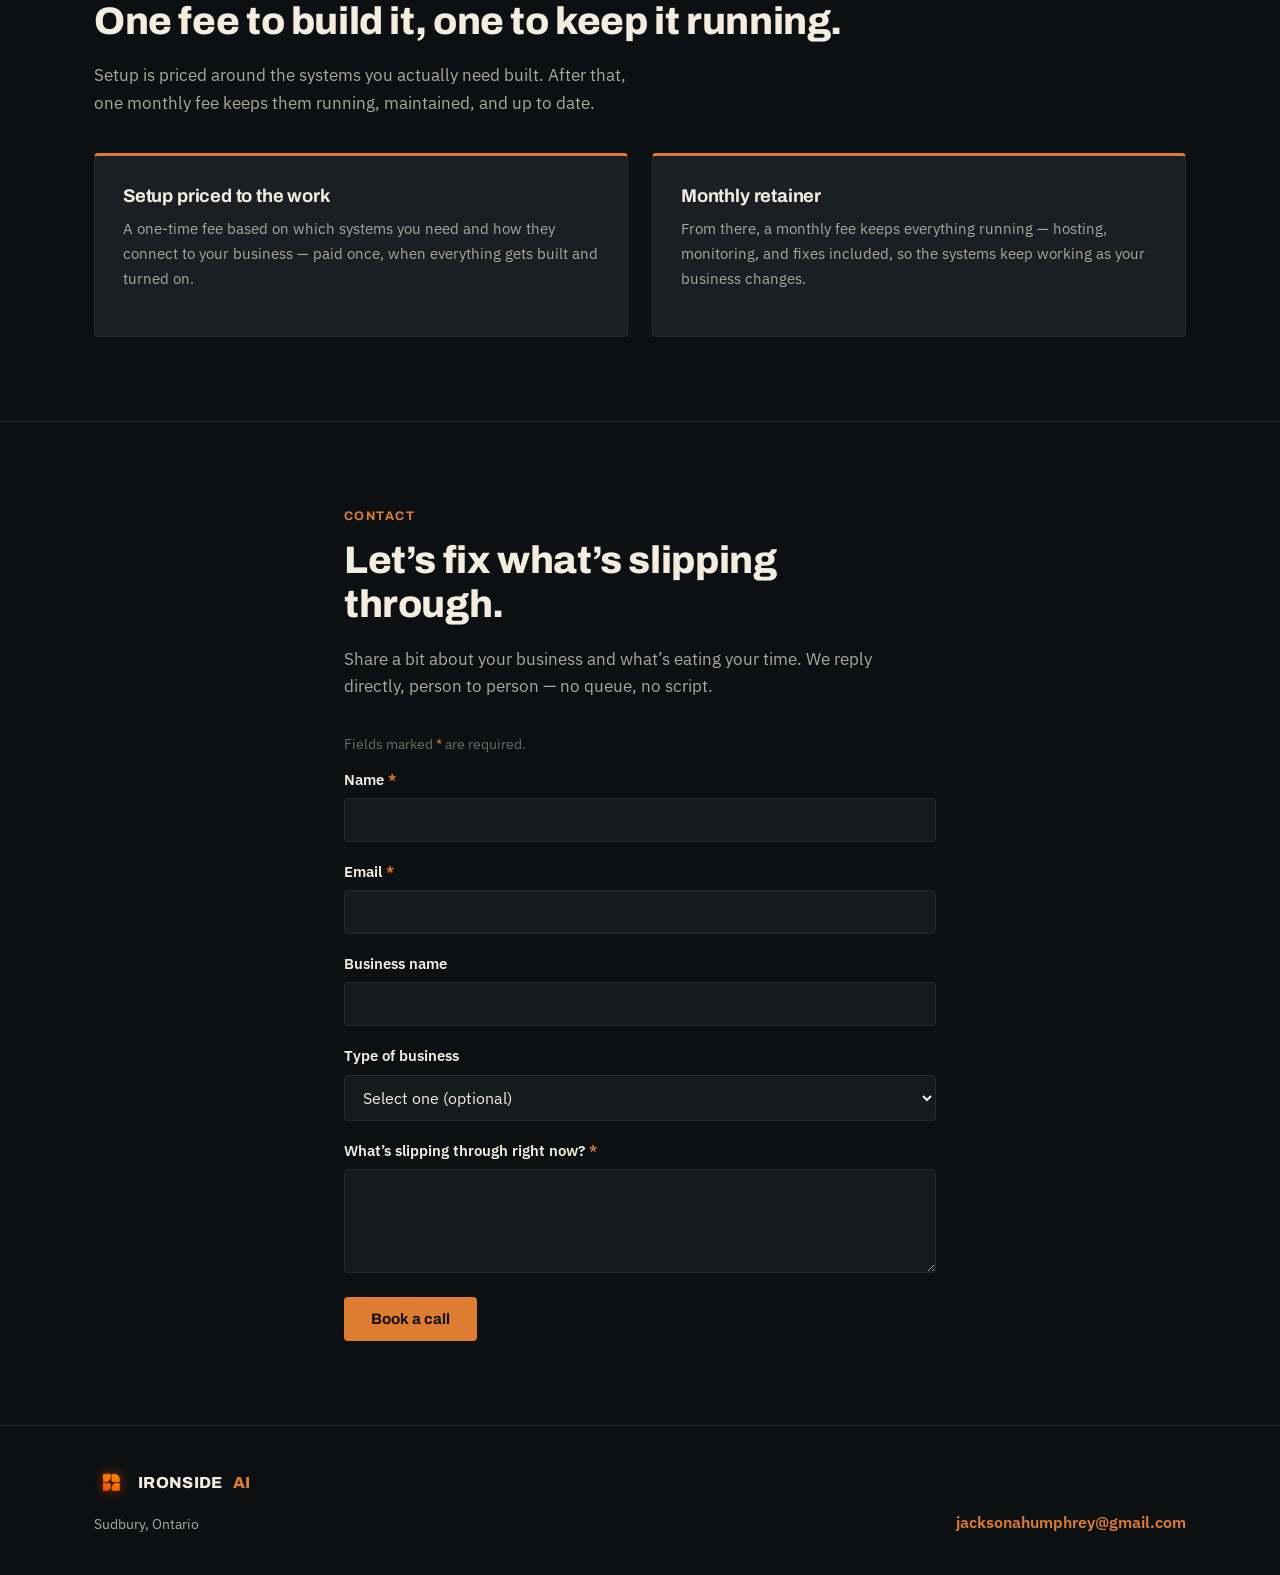
==== commit 7371740a: "Rename index-2.html to index.html" ====
--- a/index.html
+++ b/index.html
@@ -13,6 +13,271 @@
 <link rel="icon" type="image/png" sizes="32x32" href="favicon-32.png">
 <link rel="icon" type="image/png" sizes="64x64" href="favicon-64.png">
 <link rel="stylesheet" href="styles.css">
+
+<!-- ===== hero styles (scoped: every class is prefixed ih-) ===== -->
+<style>
+/* =========================================================================
+   IRONSIDE AI — hero section
+   ---------------------------------------------------------------------
+   Every class here is prefixed `ih-` so nothing can collide with your
+   existing styles.css (which already owns .hero, .btn, .eyebrow, .wrap).
+   Your header, nav, buttons and fonts are untouched — this file only
+   styles the hero block itself.
+
+   These styles are already inlined in index.html, so you do NOT need to
+   upload this file. It's here in case you'd rather move them into
+   styles.css later — if you do, delete the <style> block from index.html.
+   ========================================================================= */
+
+.ih-hero {
+  --ih-ink:    #0c1010;   /* hero background                         */
+  --ih-paper:  #f0ece0;   /* headline                                */
+  --ih-muted:  #cdc8bd;   /* sub-headline                            */
+  --ih-glow:   #fb8b0a;   /* live highlights, taken from your logo   */
+
+  position: relative;
+  /* one clean screen: full viewport minus your site header, which sits
+     above this section. --ih-header-h is measured at runtime (see the
+     script at the bottom of index.html) and is 0 if the header is fixed. */
+  min-height: calc(100vh  - var(--ih-header-h, 0px));
+  min-height: calc(100svh - var(--ih-header-h, 0px));
+  display: flex;
+  flex-direction: column;
+  justify-content: flex-end;
+  overflow: hidden;
+  background: var(--ih-ink);
+  isolation: isolate;
+}
+
+.ih-hero *, .ih-hero *::before, .ih-hero *::after { box-sizing: border-box; }
+
+/* --- the network field --------------------------------------------------- */
+
+.ih-field {
+  position: absolute;
+  inset: 0;
+  z-index: 0;
+  animation: ih-fade 1.4s ease .1s both;
+  /* fades the network out toward the edges so no line dangles into a corner */
+  -webkit-mask-image: radial-gradient(ellipse 57% 55% at 50% 36%,
+                       #000 32%, rgba(0,0,0,.55) 64%, transparent 94%);
+          mask-image: radial-gradient(ellipse 57% 55% at 50% 36%,
+                       #000 32%, rgba(0,0,0,.55) 64%, transparent 94%);
+}
+
+.ih-layer {
+  position: absolute;
+  inset: 0;
+  width: 100%;
+  height: 100%;
+  transform: translate3d(
+    calc(var(--mx, 0) * var(--depth) * 1px),
+    calc(var(--my, 0) * var(--depth) * 1px), 0);
+  transition: transform .6s cubic-bezier(.2,.7,.3,1);
+  will-change: transform;
+}
+.ih-layer--far  { --depth:  7; }
+.ih-layer--net  { --depth: 16; }
+.ih-layer--near { --depth: 30; filter: blur(14px); opacity: .40; }
+
+/* graph ink */
+.ih-edges      line { stroke: rgba(240,236,224,0.20);  stroke-width: 1.15; }
+.ih-edges-weak line { stroke: rgba(240,236,224,0.095); stroke-width: 1; }
+.ih-edges-live line { stroke: rgba(251,139,10,0.62);   stroke-width: 1.5; }
+
+.ih-n1 circle    { fill: var(--ih-paper); opacity: .92; }
+.ih-n2 circle    { fill: var(--ih-paper); opacity: .60; }
+.ih-n3 circle    { fill: var(--ih-paper); opacity: .34; }
+.ih-far circle   { fill: var(--ih-paper); }
+.ih-bokeh circle { fill: var(--ih-glow); }
+
+.ih-halo { fill: url(#ihAccentHalo); }
+.ih-acc  { fill: #ffbd85; }
+
+.ih-hub-glow { fill: url(#ihHubGlow); }
+.ih-hub-core { fill: #fff3e4; }
+/* a soft bloom, never a stroked ring — a ring reads as an orbit */
+.ih-hub-pulse { fill: url(#ihHubGlow); }
+
+/* --- motion -------------------------------------------------------------- */
+
+@keyframes ih-drift     { 0%,100% { transform: translateY(0) }      50% { transform: translateY(-12px) } }
+@keyframes ih-drift-alt { 0%,100% { transform: translate(0,0) }     50% { transform: translate(10px,8px) } }
+@keyframes ih-pulse     { 0%,100% { transform: scale(1); opacity: 1 } 50% { transform: scale(1.22); opacity: .82 } }
+@keyframes ih-flow      { to { stroke-dashoffset: -48 } }
+@keyframes ih-bloom     { 0% { transform: scale(.55); opacity: 0 } 22% { opacity: .5 } 100% { transform: scale(1.5); opacity: 0 } }
+@keyframes ih-rise      { from { opacity: 0; transform: translateY(18px) } to { opacity: 1; transform: none } }
+@keyframes ih-fade      { from { opacity: 0 } to { opacity: 1 } }
+@keyframes ih-nudge     { 0%,100% { transform: translateY(0) } 50% { transform: translateY(5px) } }
+
+.ih-drift     { animation: ih-drift 11s ease-in-out infinite; }
+.ih-drift-alt { animation: ih-drift-alt 16s ease-in-out infinite; }
+
+.ih-acc { transform-box: fill-box; transform-origin: center;
+          animation: ih-pulse 3.4s ease-in-out infinite; }
+.ih-acc-2 { animation-duration: 4.3s; animation-delay: -1.2s; }
+.ih-acc-3 { animation-duration: 5.1s; animation-delay: -2.6s; }
+
+.ih-edges-live line { stroke-dasharray: 7 13; animation: ih-flow 1.9s linear infinite; }
+.ih-edges-live line:nth-child(2) { animation-duration: 2.6s; }
+.ih-edges-live line:nth-child(3) { animation-duration: 3.2s; }
+
+.ih-hub-core  { transform-box: fill-box; transform-origin: center;
+                animation: ih-pulse 4s ease-in-out infinite; }
+.ih-hub-pulse { transform-box: fill-box; transform-origin: center;
+                animation: ih-bloom 6s cubic-bezier(.2,.6,.35,1) infinite; }
+.ih-hub-pulse--2 { animation-delay: 3s; }
+
+/* --- scrim + corner marks ------------------------------------------------ */
+
+.ih-scrim {
+  position: absolute;
+  inset: 0;
+  z-index: 1;
+  pointer-events: none;
+  background:
+    /* pad behind the copy so no edge ever crosses a letterform */
+    radial-gradient(ellipse 68% 39% at 50% 73%,
+      rgba(12,16,16,.92) 0%, rgba(12,16,16,.58) 56%, transparent 80%),
+    linear-gradient(180deg,
+      rgba(12,16,16,.58) 0%,
+      rgba(12,16,16,0)   18%,
+      rgba(12,16,16,.12) 42%,
+      rgba(12,16,16,.74) 66%,
+      rgba(12,16,16,.97) 86%,
+      var(--ih-ink)      100%);
+}
+
+.ih-corner {
+  position: absolute;
+  z-index: 2;
+  width: 30px; height: 30px;
+  opacity: .38;
+  pointer-events: none;
+}
+.ih-corner--tl { top: 26px; left: 26px;
+  border-top: 1.4px solid var(--ih-paper); border-left: 1.4px solid var(--ih-paper); }
+.ih-corner--br { bottom: 26px; right: 26px;
+  border-bottom: 1.4px solid var(--ih-paper); border-right: 1.4px solid var(--ih-paper); }
+
+/* --- copy ---------------------------------------------------------------- */
+
+.ih-content {
+  position: relative;
+  z-index: 3;
+  width: min(820px, calc(100% - 2 * clamp(20px, 5vw, 48px)));
+  margin: 0 auto;
+  padding-bottom: clamp(120px, 15vh, 190px);
+  text-align: center;
+  display: flex;
+  flex-direction: column;
+  align-items: center;
+  gap: 18px;
+}
+
+/* .eyebrow keeps your existing styling — only the spacing is reset here */
+.ih-content .eyebrow { margin: 0; }
+
+.ih-hero h1 {
+  margin: 0;
+  font-family: "Archivo", system-ui, sans-serif;
+  font-weight: 800;
+  font-size: clamp(2.35rem, 6.2vw, 4.3rem);
+  line-height: 1.03;
+  letter-spacing: -0.022em;
+  color: var(--ih-paper);
+  text-wrap: balance;
+}
+
+.ih-sub {
+  margin: 0;
+  max-width: 34em;
+  font-family: "IBM Plex Sans", system-ui, sans-serif;
+  font-size: clamp(1rem, 1.35vw, 1.175rem);
+  line-height: 1.55;
+  color: var(--ih-muted);
+  text-wrap: pretty;
+}
+
+.ih-actions { display: flex; flex-wrap: wrap; justify-content: center; gap: 12px; margin-top: 6px; }
+
+.ih-content > * { animation: ih-rise .85s cubic-bezier(.2,.7,.3,1) both; }
+.ih-content > :nth-child(1) { animation-delay: .10s }
+.ih-content > :nth-child(2) { animation-delay: .20s }
+.ih-content > :nth-child(3) { animation-delay: .30s }
+.ih-content > :nth-child(4) { animation-delay: .40s }
+
+/* --- scroll cue ---------------------------------------------------------- */
+
+.ih-scroll {
+  position: absolute;
+  z-index: 3;
+  left: 50%;
+  bottom: 30px;
+  transform: translateX(-50%);
+  display: inline-flex;
+  flex-direction: column;
+  align-items: center;
+  gap: 9px;
+  padding: 8px 14px;
+  color: #a8a49c;
+  text-decoration: none;
+  font-family: "IBM Plex Sans", system-ui, sans-serif;
+  font-size: 11px;
+  font-weight: 600;
+  letter-spacing: 0.15em;
+  text-transform: uppercase;
+  transition: color .25s ease;
+  animation: ih-fade 1s ease .9s both;
+}
+.ih-scroll:hover { color: var(--ih-paper); }
+.ih-scroll svg { animation: ih-nudge 2.3s ease-in-out infinite; }
+
+/* =========================================================================
+   RESPONSIVE
+   ========================================================================= */
+
+@media (max-width: 900px) {
+  .ih-field {
+    opacity: .85;                  /* let the copy win on a small screen */
+    transform: translateY(-5%);    /* lift the hub clear of the headline */
+    -webkit-mask-image: radial-gradient(ellipse 86% 34% at 50% 30%,
+                         #000 30%, rgba(0,0,0,.5) 64%, transparent 92%);
+            mask-image: radial-gradient(ellipse 86% 34% at 50% 30%,
+                         #000 30%, rgba(0,0,0,.5) 64%, transparent 92%);
+  }
+  .ih-scrim {
+    background:
+      radial-gradient(ellipse 110% 34% at 50% 70%,
+        rgba(12,16,16,.95) 0%, rgba(12,16,16,.62) 58%, transparent 82%),
+      linear-gradient(180deg,
+        rgba(12,16,16,.62) 0%, rgba(12,16,16,0) 14%,
+        rgba(12,16,16,.16) 34%, rgba(12,16,16,.90) 52%,
+        rgba(12,16,16,.99) 72%, var(--ih-ink) 100%);
+  }
+  .ih-corner { display: none; }
+  .ih-content { padding-bottom: clamp(92px, 14vh, 132px); gap: 15px; }
+}
+
+@media (max-width: 560px) {
+  /* "— automation for businesses" is dead weight on a phone */
+  .ih-content .eyebrow .ih-long { display: none; }
+}
+
+@media (max-width: 480px) {
+  .ih-actions { width: 100%; flex-direction: column; }
+  .ih-actions .btn { width: 100%; }
+  .ih-scroll { bottom: 16px; }
+}
+
+@media (prefers-reduced-motion: reduce) {
+  .ih-drift, .ih-drift-alt, .ih-acc, .ih-hub-core, .ih-hub-pulse,
+  .ih-edges-live line, .ih-scroll svg { animation: none !important; }
+  .ih-content > *, .ih-field, .ih-scroll { animation: none !important; opacity: 1; transform: none; }
+  .ih-layer { transition: none; transform: none; }
+  .ih-hub-pulse { display: none; }
+}
+</style>
 <script type="application/ld+json">
 {
   "@context": "https://schema.org",
@@ -70,25 +335,207 @@
 <main id="main">
 
   <!-- HERO -->
-  <section id="hero" class="hero">
-    <div class="blueprint-grid" aria-hidden="true"></div>
-    <div class="corner-mark corner-tl" aria-hidden="true"></div>
-    <div class="corner-mark corner-br" aria-hidden="true"></div>
-
-    <div class="wrap hero-inner">
-      <p class="eyebrow">Sudbury, Ontario &mdash; automation for businesses</p>
-      <h1>The systems that catch what you can&rsquo;t.</h1>
-      <p class="hero-sub">
-        Every missed call, missed appointment, and slow reply is a customer who quietly goes
-        somewhere else. Ironside builds simple automated systems that answer, remind, and follow
-        up for you &mdash; so you can stay focused on the work in front of you, while we make
-        sure nothing slips past you.
-      </p>
-      <div class="hero-actions">
+  <section id="hero" class="ih-hero">
+
+  <div class="ih-field" aria-hidden="true">
+
+      <!-- far field: unconnected, drifts slowest -->
+      <svg class="ih-layer ih-layer--far" viewBox="0 0 1600 1100" preserveAspectRatio="xMidYMid slice">
+        <g class="ih-far ih-drift-alt">
+            <circle cx="1256.4" cy="957.8" r="2.0" opacity="0.22"/>
+            <circle cx="1114.6" cy="1009.6" r="1.7" opacity="0.13"/>
+            <circle cx="1411.9" cy="750.3" r="1.4" opacity="0.20"/>
+            <circle cx="417.2" cy="1025.5" r="1.5" opacity="0.21"/>
+            <circle cx="387.3" cy="1020.7" r="2.0" opacity="0.20"/>
+            <circle cx="1271.5" cy="411.0" r="2.0" opacity="0.20"/>
+            <circle cx="1121.6" cy="944.4" r="1.4" opacity="0.18"/>
+            <circle cx="1039.8" cy="849.5" r="1.9" opacity="0.21"/>
+            <circle cx="1518.2" cy="131.2" r="2.1" opacity="0.11"/>
+            <circle cx="1582.1" cy="271.0" r="1.9" opacity="0.25"/>
+            <circle cx="1500.5" cy="279.8" r="1.8" opacity="0.13"/>
+            <circle cx="1393.5" cy="545.6" r="1.8" opacity="0.16"/>
+            <circle cx="422.4" cy="231.3" r="2.2" opacity="0.15"/>
+            <circle cx="1560.6" cy="380.6" r="1.4" opacity="0.11"/>
+            <circle cx="112.3" cy="959.5" r="1.4" opacity="0.23"/>
+            <circle cx="217.0" cy="941.0" r="1.5" opacity="0.23"/>
+            <circle cx="69.9" cy="774.4" r="2.2" opacity="0.14"/>
+            <circle cx="708.8" cy="81.2" r="1.9" opacity="0.21"/>
+        </g>
+      </svg>
+
+      <!-- the network itself -->
+      <svg class="ih-layer ih-layer--net" viewBox="0 0 1600 1100" preserveAspectRatio="xMidYMid slice">
+        <defs>
+          <radialGradient id="ihHubGlow" cx="50%" cy="50%" r="50%">
+            <stop offset="0%"   stop-color="#fff0dc" stop-opacity=".70"/>
+            <stop offset="18%"  stop-color="#ffb877" stop-opacity=".38"/>
+            <stop offset="46%"  stop-color="#fb8b0a" stop-opacity=".16"/>
+            <stop offset="100%" stop-color="#fb8b0a" stop-opacity="0"/>
+          </radialGradient>
+          <radialGradient id="ihAccentHalo" cx="50%" cy="50%" r="50%">
+            <stop offset="0%"   stop-color="#ffbd85" stop-opacity=".55"/>
+            <stop offset="100%" stop-color="#fb8b0a" stop-opacity="0"/>
+          </radialGradient>
+        </defs>
+        <g class="ih-drift">
+          <circle class="ih-hub-glow" cx="800" cy="420" r="128"/>
+          <g class="ih-edges-weak">
+            <line x1="716.1" y1="177.6" x2="609.6" y2="282.9"/>
+            <line x1="1037.4" y1="153.8" x2="959.0" y2="308.9"/>
+            <line x1="1237.8" y1="538.4" x2="940.1" y2="560.7"/>
+            <line x1="1155.5" y1="469.8" x2="940.1" y2="560.7"/>
+            <line x1="1134.5" y1="234.7" x2="1088.3" y2="421.8"/>
+            <line x1="895.7" y1="963.4" x2="839.2" y2="746.7"/>
+            <line x1="895.7" y1="963.4" x2="695.0" y2="769.4"/>
+            <line x1="1270.9" y1="268.0" x2="1134.5" y2="234.7"/>
+            <line x1="1210.4" y1="743.0" x2="1116.3" y2="622.9"/>
+            <line x1="1132.0" y1="732.6" x2="1116.3" y2="622.9"/>
+            <line x1="340.0" y1="328.8" x2="343.4" y2="493.2"/>
+            <line x1="134.7" y1="282.9" x2="343.4" y2="493.2"/>
+            <line x1="852.8" y1="887.8" x2="839.2" y2="746.7"/>
+            <line x1="384.0" y1="172.4" x2="514.9" y2="148.6"/>
+            <line x1="384.0" y1="172.4" x2="609.6" y2="282.9"/>
+            <line x1="442.4" y1="801.3" x2="695.0" y2="769.4"/>
+            <line x1="1425.2" y1="338.8" x2="1237.8" y2="538.4"/>
+            <line x1="1424.4" y1="603.8" x2="1237.8" y2="538.4"/>
+            <line x1="234.4" y1="303.3" x2="343.4" y2="493.2"/>
+            <line x1="923.3" y1="798.4" x2="839.2" y2="746.7"/>
+            <line x1="1012.2" y1="764.6" x2="839.2" y2="746.7"/>
+            <line x1="1012.2" y1="764.6" x2="1116.3" y2="622.9"/>
+            <line x1="316.0" y1="717.9" x2="343.4" y2="493.2"/>
+            <line x1="316.0" y1="717.9" x2="447.7" y2="524.2"/>
+            <line x1="1264.2" y1="671.2" x2="1237.8" y2="538.4"/>
+            <line x1="270.1" y1="770.0" x2="343.4" y2="493.2"/>
+            <line x1="270.1" y1="770.0" x2="447.7" y2="524.2"/>
+            <line x1="1241.4" y1="142.0" x2="1134.5" y2="234.7"/>
+            <line x1="1241.4" y1="142.0" x2="1037.4" y2="153.8"/>
+            <line x1="1307.0" y1="478.8" x2="1237.8" y2="538.4"/>
+            <line x1="1307.0" y1="478.8" x2="1155.5" y2="469.8"/>
+            <line x1="1155.5" y1="469.8" x2="1116.3" y2="622.9"/>
+            <line x1="609.6" y1="282.9" x2="769.6" y2="277.0"/>
+            <line x1="959.0" y1="308.9" x2="1088.3" y2="421.8"/>
+            <line x1="716.1" y1="177.6" x2="514.9" y2="148.6"/>
+            <line x1="1237.8" y1="538.4" x2="1086.4" y2="525.1"/>
+            <line x1="1037.4" y1="153.8" x2="844.9" y2="104.3"/>
+            <line x1="940.1" y1="560.7" x2="1088.3" y2="421.8"/>
+          </g>
+          <g class="ih-edges">
+            <line x1="959.0" y1="308.9" x2="800.0" y2="420.0"/>
+            <line x1="769.6" y1="277.0" x2="800.0" y2="420.0"/>
+            <line x1="1088.3" y1="421.8" x2="800.0" y2="420.0"/>
+            <line x1="811.2" y1="594.0" x2="800.0" y2="420.0"/>
+            <line x1="595.8" y1="570.8" x2="800.0" y2="420.0"/>
+            <line x1="716.1" y1="177.6" x2="769.6" y2="277.0"/>
+            <line x1="1037.4" y1="153.8" x2="875.4" y2="206.1"/>
+            <line x1="844.9" y1="104.3" x2="875.4" y2="206.1"/>
+            <line x1="1237.8" y1="538.4" x2="1088.3" y2="421.8"/>
+            <line x1="447.7" y1="524.2" x2="595.8" y2="570.8"/>
+            <line x1="343.4" y1="493.2" x2="595.8" y2="570.8"/>
+            <line x1="695.0" y1="769.4" x2="811.2" y2="594.0"/>
+            <line x1="1155.5" y1="469.8" x2="1088.3" y2="421.8"/>
+            <line x1="799.4" y1="673.9" x2="811.2" y2="594.0"/>
+            <line x1="1134.5" y1="234.7" x2="959.0" y2="308.9"/>
+            <line x1="514.9" y1="148.6" x2="609.6" y2="282.9"/>
+            <line x1="943.2" y1="99.5" x2="875.4" y2="206.1"/>
+            <line x1="839.2" y1="746.7" x2="811.2" y2="594.0"/>
+            <line x1="1086.4" y1="525.1" x2="1088.3" y2="421.8"/>
+            <line x1="1116.3" y1="622.9" x2="940.1" y2="560.7"/>
+          </g>
+          <g class="ih-edges-live">
+            <line x1="609.6" y1="282.9" x2="800.0" y2="420.0"/>
+            <line x1="940.1" y1="560.7" x2="800.0" y2="420.0"/>
+            <line x1="875.4" y1="206.1" x2="800.0" y2="420.0"/>
+          </g>
+          <g class="ih-n3">
+            <circle cx="895.7" cy="963.4" r="3.0"/>
+            <circle cx="1270.9" cy="268.0" r="3.0"/>
+            <circle cx="1210.4" cy="743.0" r="3.1"/>
+            <circle cx="1132.0" cy="732.6" r="3.4"/>
+            <circle cx="340.0" cy="328.8" r="2.7"/>
+            <circle cx="134.7" cy="282.9" r="3.3"/>
+            <circle cx="852.8" cy="887.8" r="3.4"/>
+            <circle cx="384.0" cy="172.4" r="3.2"/>
+            <circle cx="442.4" cy="801.3" r="2.9"/>
+            <circle cx="1425.2" cy="338.8" r="3.3"/>
+            <circle cx="1424.4" cy="603.8" r="3.4"/>
+            <circle cx="234.4" cy="303.3" r="3.1"/>
+            <circle cx="923.3" cy="798.4" r="3.3"/>
+            <circle cx="1012.2" cy="764.6" r="3.5"/>
+            <circle cx="316.0" cy="717.9" r="3.0"/>
+            <circle cx="1264.2" cy="671.2" r="3.5"/>
+            <circle cx="270.1" cy="770.0" r="3.0"/>
+            <circle cx="1241.4" cy="142.0" r="3.4"/>
+            <circle cx="1307.0" cy="478.8" r="3.1"/>
+          </g>
+          <g class="ih-n2">
+            <circle cx="716.1" cy="177.6" r="4.5"/>
+            <circle cx="1037.4" cy="153.8" r="4.9"/>
+            <circle cx="844.9" cy="104.3" r="4.9"/>
+            <circle cx="1237.8" cy="538.4" r="5.1"/>
+            <circle cx="447.7" cy="524.2" r="5.2"/>
+            <circle cx="343.4" cy="493.2" r="4.4"/>
+            <circle cx="695.0" cy="769.4" r="4.6"/>
+            <circle cx="1155.5" cy="469.8" r="4.9"/>
+            <circle cx="799.4" cy="673.9" r="5.4"/>
+            <circle cx="1134.5" cy="234.7" r="5.2"/>
+            <circle cx="514.9" cy="148.6" r="4.4"/>
+            <circle cx="943.2" cy="99.5" r="4.9"/>
+            <circle cx="839.2" cy="746.7" r="5.2"/>
+            <circle cx="1086.4" cy="525.1" r="4.7"/>
+            <circle cx="1116.3" cy="622.9" r="5.0"/>
+          </g>
+          <g class="ih-n1">
+            <circle cx="959.0" cy="308.9" r="6.5"/>
+            <circle cx="769.6" cy="277.0" r="7.2"/>
+            <circle cx="1088.3" cy="421.8" r="6.9"/>
+            <circle cx="811.2" cy="594.0" r="6.6"/>
+            <circle cx="595.8" cy="570.8" r="7.2"/>
+          </g>
+          <circle class="ih-halo" cx="609.6" cy="282.9" r="30"/>
+          <circle class="ih-acc ih-acc-1" cx="609.6" cy="282.9" r="8.8"/>
+          <circle class="ih-halo" cx="875.4" cy="206.1" r="30"/>
+          <circle class="ih-acc ih-acc-2" cx="875.4" cy="206.1" r="8.2"/>
+          <circle class="ih-halo" cx="940.1" cy="560.7" r="30"/>
+          <circle class="ih-acc ih-acc-3" cx="940.1" cy="560.7" r="8.0"/>
+          <circle class="ih-hub-pulse" cx="800" cy="420" r="150"/>
+          <circle class="ih-hub-pulse ih-hub-pulse--2" cx="800" cy="420" r="150"/>
+          <circle class="ih-hub-core" cx="800" cy="420" r="15"/>
+        </g>
+      </svg>
+
+      <!-- foreground bokeh: blurred, drifts fastest -->
+      <svg class="ih-layer ih-layer--near" viewBox="0 0 1600 1100" preserveAspectRatio="xMidYMid slice">
+        <g class="ih-bokeh ih-drift-alt">
+            <circle cx="640.0" cy="60.9" r="38" opacity="0.077"/>
+            <circle cx="856.4" cy="719.6" r="36" opacity="0.066"/>
+            <circle cx="1053.9" cy="130.4" r="58" opacity="0.050"/>
+            <circle cx="1185.8" cy="663.0" r="42" opacity="0.076"/>
+            <circle cx="1467.2" cy="228.9" r="61" opacity="0.076"/>
+            <circle cx="1244.1" cy="558.2" r="39" opacity="0.072"/>
+            <circle cx="1323.8" cy="398.9" r="61" opacity="0.045"/>
+        </g>
+      </svg>
+    </div>
+
+    <div class="ih-scrim"></div>
+    <span class="ih-corner ih-corner--tl" aria-hidden="true"></span>
+    <span class="ih-corner ih-corner--br" aria-hidden="true"></span>
+
+    <div class="ih-content">
+      <p class="eyebrow">Sudbury, Ontario<span class="ih-long"> &mdash; automation for businesses</span></p>
+      <h1>Never miss another customer.</h1>
+      <p class="ih-sub">Missed calls, no-shows, and slow replies &mdash; handled automatically.</p>
+      <div class="ih-actions">
         <a href="#contact" class="btn btn-accent">Book a call</a>
         <a href="#build" class="btn btn-ghost">See what we build</a>
       </div>
     </div>
+
+    <a class="ih-scroll" href="#problem">
+      <span>Discover</span>
+      <svg width="14" height="14" viewBox="0 0 24 24" fill="none" stroke="currentColor"
+           stroke-width="2" stroke-linecap="round" aria-hidden="true"><path d="M6 9l6 6 6-6"/></svg>
+    </a>
   </section>
 
   <!-- THE PROBLEM -->
@@ -413,5 +860,50 @@
 </footer>
 
 <script src="script.js"></script>
+
+<!-- ===== hero: sizing + parallax ===== -->
+<script>
+(function () {
+  var hero = document.querySelector('.ih-hero');
+  if (!hero) return;
+
+  /* 1. size the hero to exactly one screen, minus the site header ---------- */
+  var header = document.querySelector('.site-header');
+  function measure() {
+    var h = 0;
+    if (header) {
+      var pos = getComputedStyle(header).position;
+      if (pos !== 'fixed' && pos !== 'absolute') h = header.offsetHeight;
+    }
+    document.documentElement.style.setProperty('--ih-header-h', h + 'px');
+  }
+  measure();
+  window.addEventListener('resize', measure, { passive: true });
+
+  /* 2. parallax: the three graph layers move at different rates ------------ */
+  var field = document.querySelector('.ih-field');
+  if (!field) return;
+  if (window.matchMedia('(prefers-reduced-motion: reduce)').matches) return;
+  if (!window.matchMedia('(hover: hover)').matches) return;
+
+  var x = 0, y = 0, queued = false;
+  function apply() {
+    queued = false;
+    field.style.setProperty('--mx', x.toFixed(3));
+    field.style.setProperty('--my', y.toFixed(3));
+  }
+  hero.addEventListener('mousemove', function (e) {
+    var r = hero.getBoundingClientRect();
+    x = ((e.clientX - r.left) / r.width  - 0.5) * 2;
+    y = ((e.clientY - r.top)  / r.height - 0.5) * 2;
+    if (!queued) { queued = true; requestAnimationFrame(apply); }
+  }, { passive: true });
+  hero.addEventListener('mouseleave', function () {
+    x = 0; y = 0;
+    if (!queued) { queued = true; requestAnimationFrame(apply); }
+  }, { passive: true });
+})();
+</script>
+
 </body>
 </html>
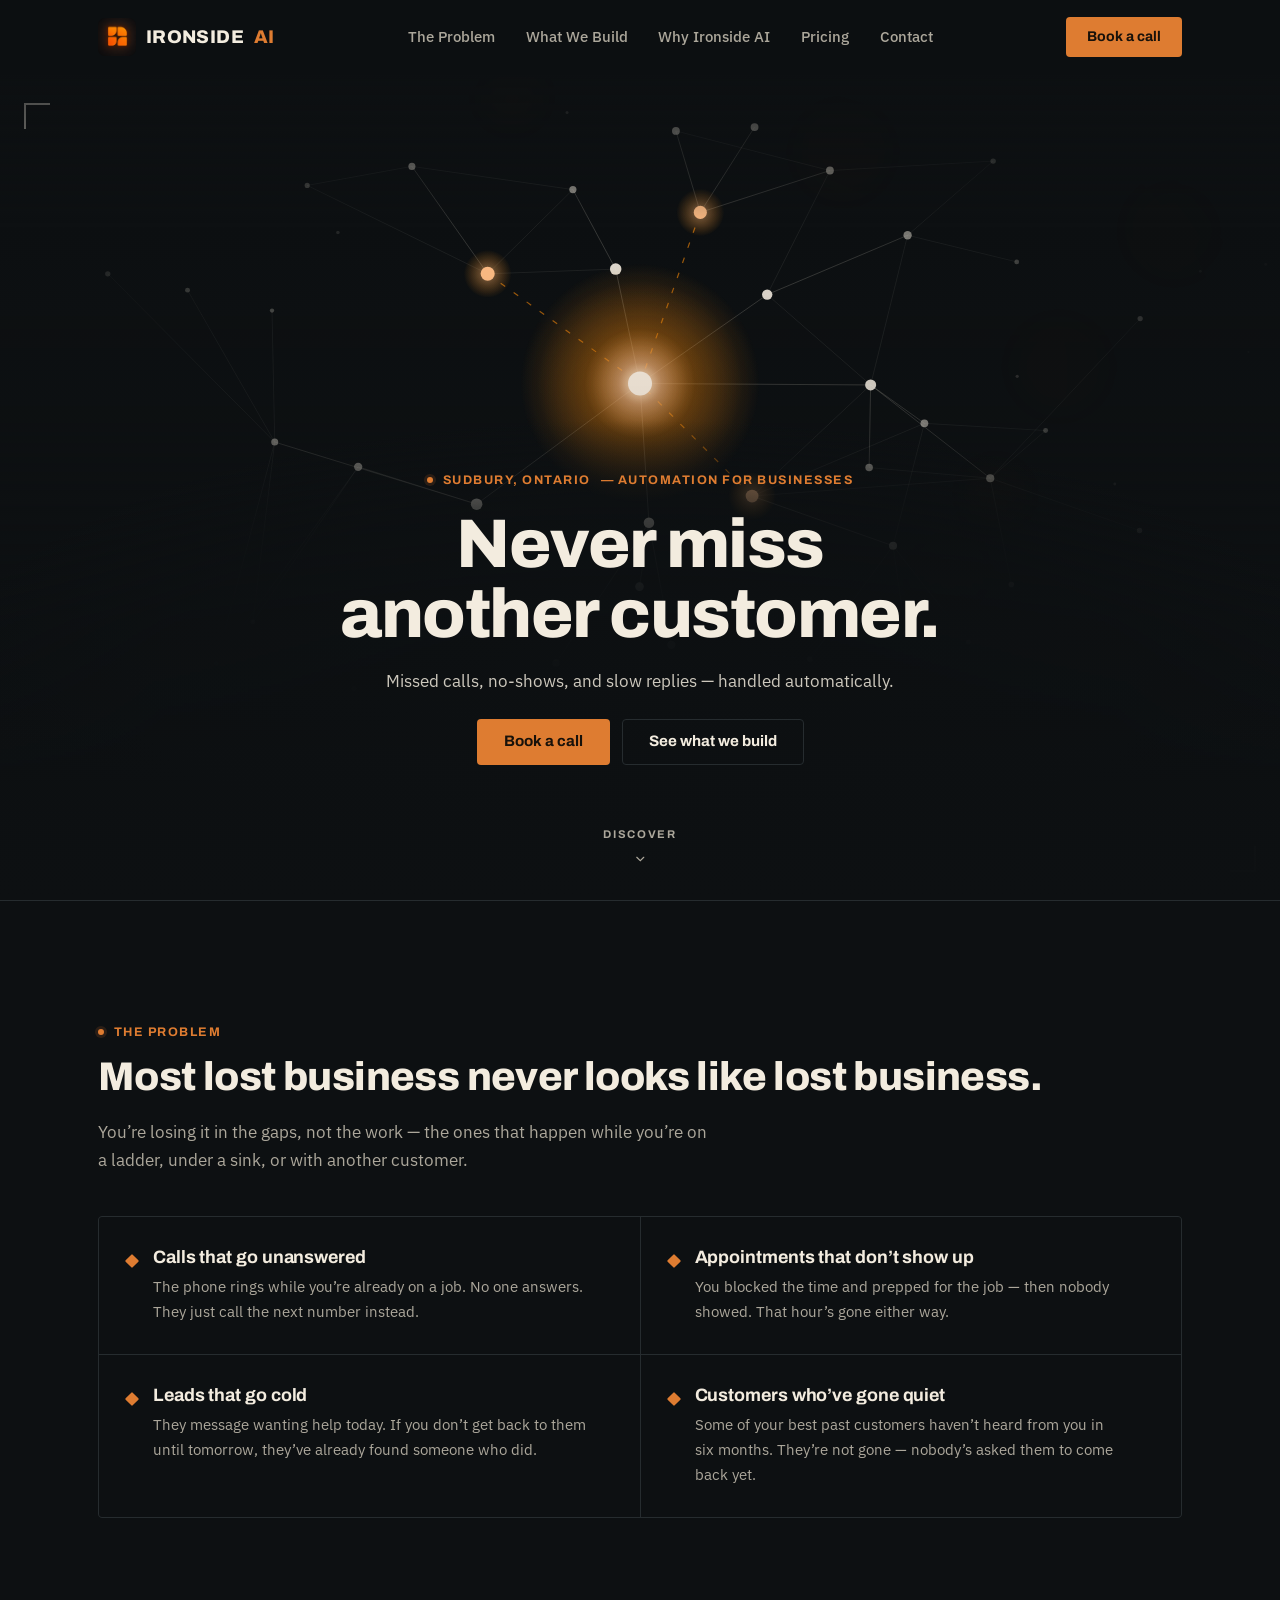
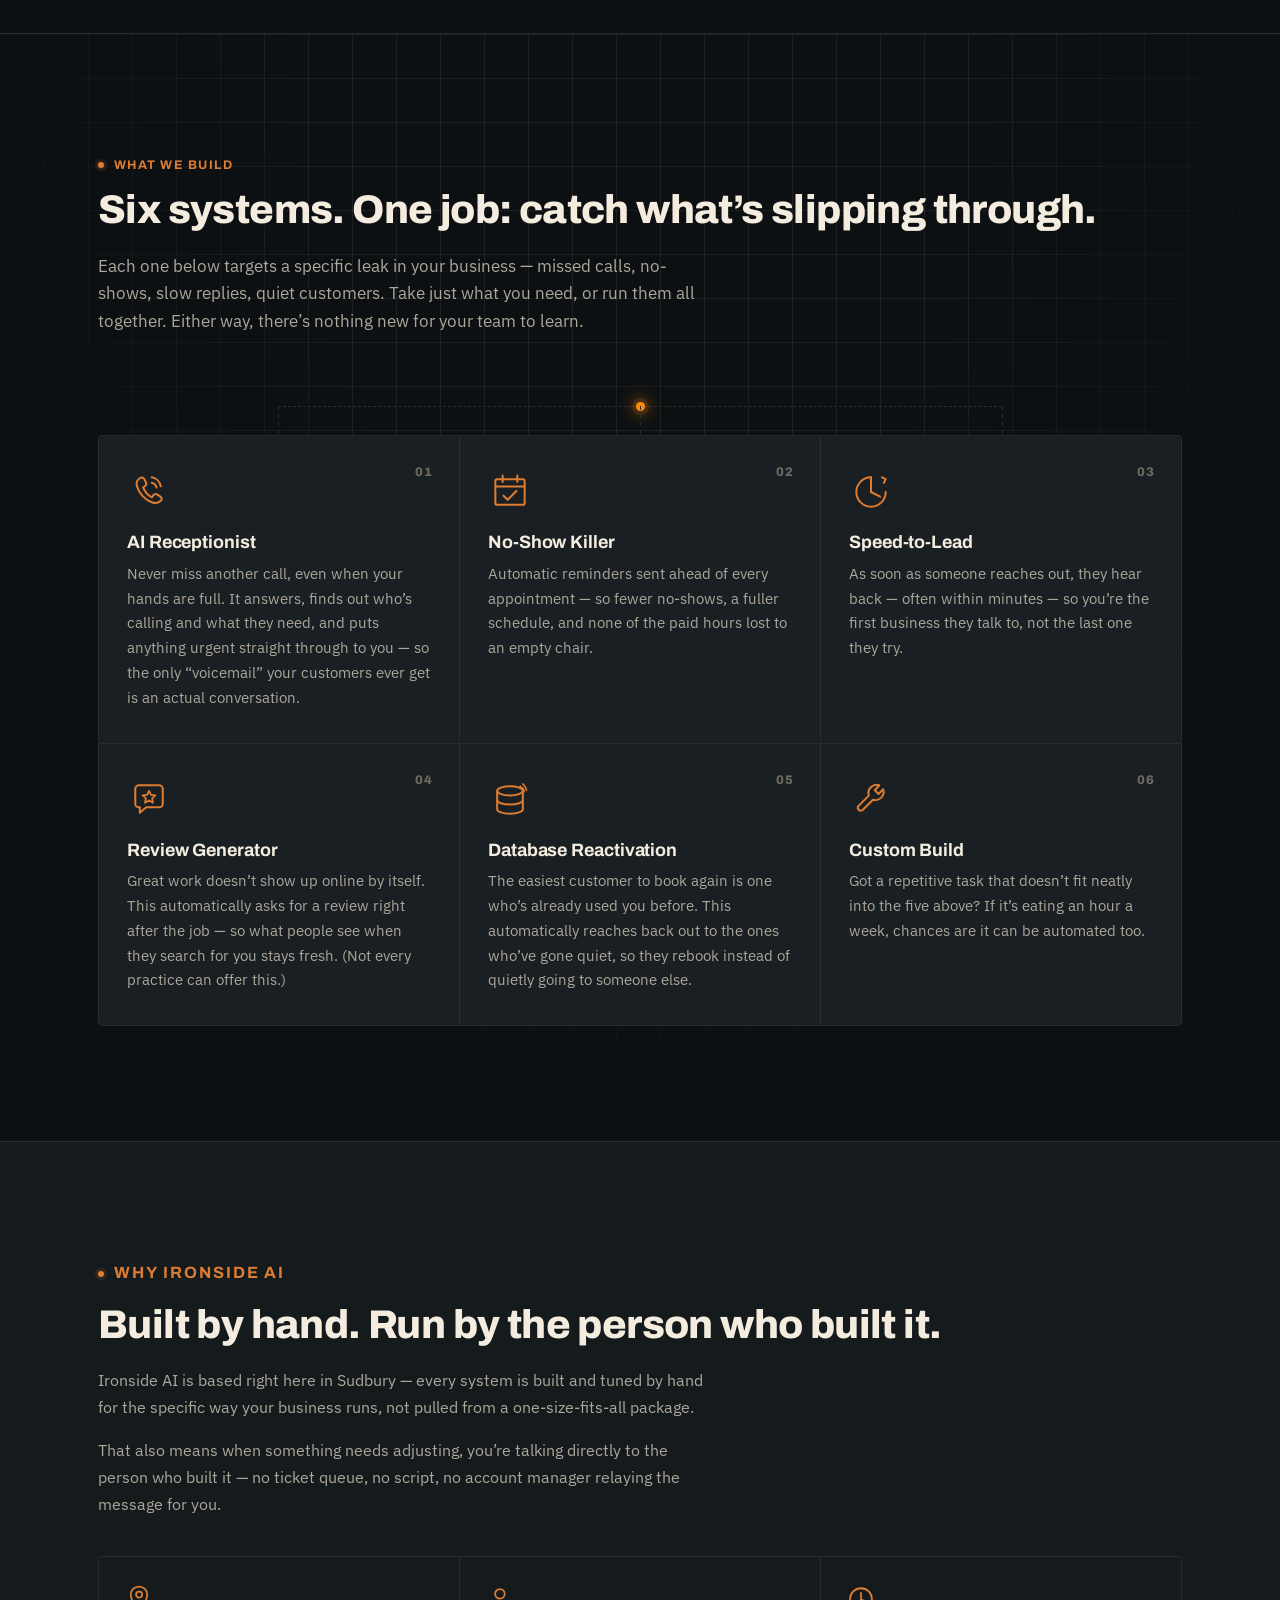
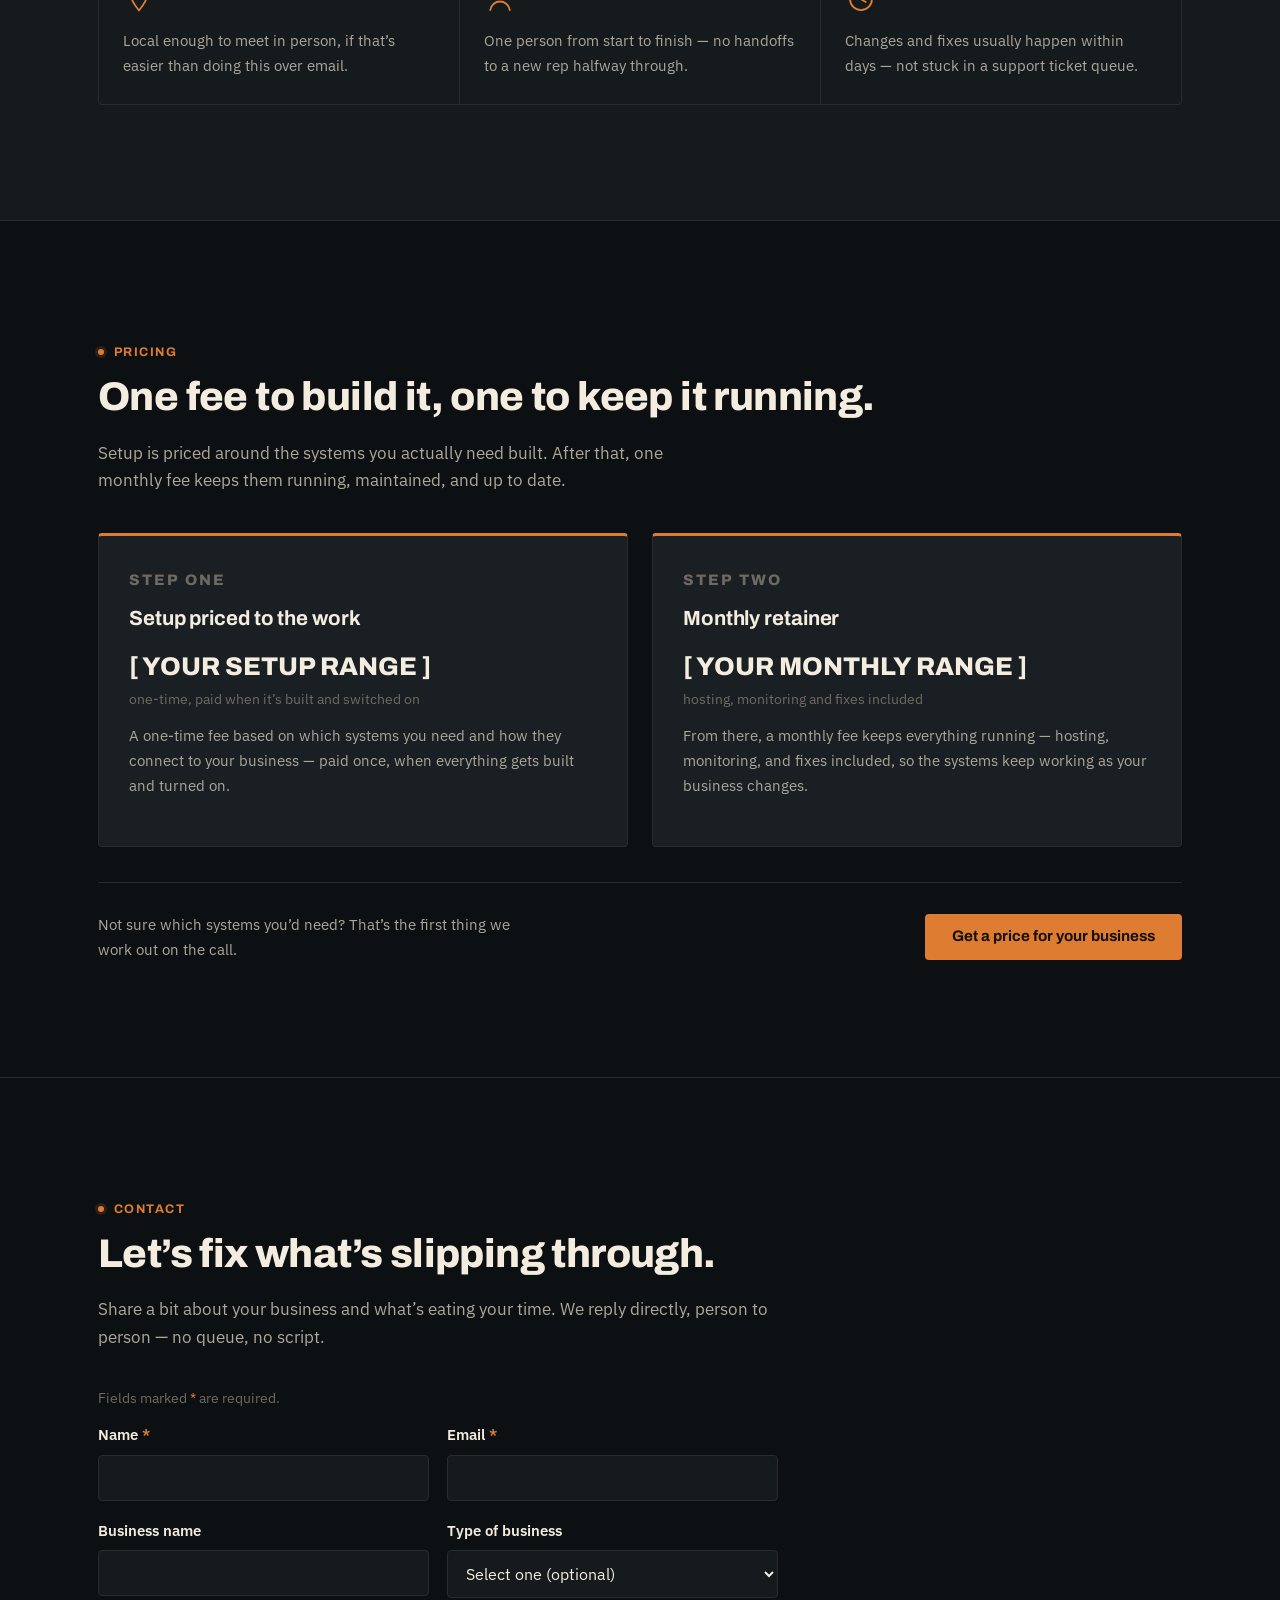
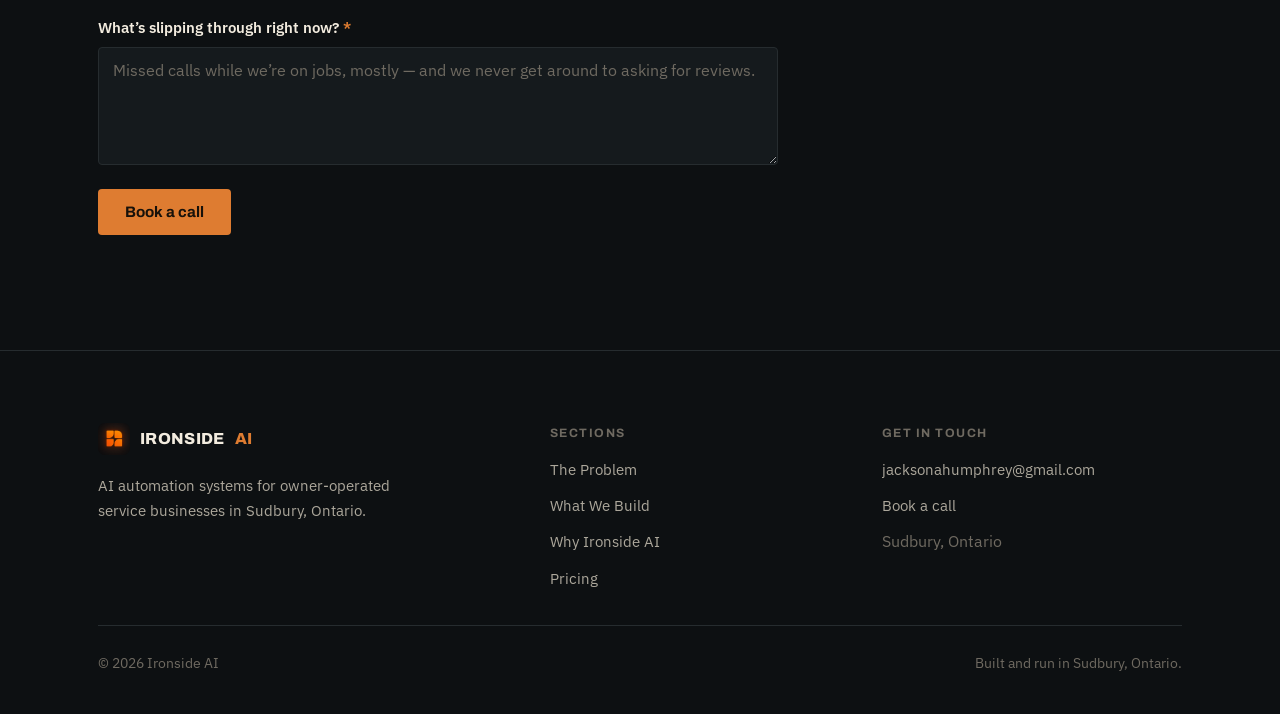
==== commit d6531267: "Rename index_1.html to index.html" ====
--- a/index.html
+++ b/index.html
@@ -6,6 +6,14 @@
 <title>Ironside AI | AI Automation for Service Businesses in Sudbury, Ontario</title>
 <meta name="description" content="Ironside AI builds practical AI automation systems for local, owner-operated service businesses in Sudbury, Ontario — missed-call handling, no-show reduction, faster lead response, and review requests.">
 <link rel="canonical" href="https://ironside-site.onrender.com/">
+<meta name="theme-color" content="#0D1012">
+
+<meta property="og:type" content="website">
+<meta property="og:url" content="https://ironside-site.onrender.com/">
+<meta property="og:title" content="Ironside AI — Never miss another customer">
+<meta property="og:description" content="Missed calls, no-shows, and slow replies — handled automatically. AI automation for owner-operated service businesses in Sudbury, Ontario.">
+<meta property="og:image" content="https://ironside-site.onrender.com/og-image.png">
+<meta name="twitter:card" content="summary_large_image">
 
 <link rel="preconnect" href="https://fonts.googleapis.com">
 <link rel="preconnect" href="https://fonts.gstatic.com" crossorigin>
@@ -13,271 +21,7 @@
 <link rel="icon" type="image/png" sizes="32x32" href="favicon-32.png">
 <link rel="icon" type="image/png" sizes="64x64" href="favicon-64.png">
 <link rel="stylesheet" href="styles.css">
-
-<!-- ===== hero styles (scoped: every class is prefixed ih-) ===== -->
-<style>
-/* =========================================================================
-   IRONSIDE AI — hero section
-   ---------------------------------------------------------------------
-   Every class here is prefixed `ih-` so nothing can collide with your
-   existing styles.css (which already owns .hero, .btn, .eyebrow, .wrap).
-   Your header, nav, buttons and fonts are untouched — this file only
-   styles the hero block itself.
-
-   These styles are already inlined in index.html, so you do NOT need to
-   upload this file. It's here in case you'd rather move them into
-   styles.css later — if you do, delete the <style> block from index.html.
-   ========================================================================= */
-
-.ih-hero {
-  --ih-ink:    #0c1010;   /* hero background                         */
-  --ih-paper:  #f0ece0;   /* headline                                */
-  --ih-muted:  #cdc8bd;   /* sub-headline                            */
-  --ih-glow:   #fb8b0a;   /* live highlights, taken from your logo   */
-
-  position: relative;
-  /* one clean screen: full viewport minus your site header, which sits
-     above this section. --ih-header-h is measured at runtime (see the
-     script at the bottom of index.html) and is 0 if the header is fixed. */
-  min-height: calc(100vh  - var(--ih-header-h, 0px));
-  min-height: calc(100svh - var(--ih-header-h, 0px));
-  display: flex;
-  flex-direction: column;
-  justify-content: flex-end;
-  overflow: hidden;
-  background: var(--ih-ink);
-  isolation: isolate;
-}
-
-.ih-hero *, .ih-hero *::before, .ih-hero *::after { box-sizing: border-box; }
-
-/* --- the network field --------------------------------------------------- */
-
-.ih-field {
-  position: absolute;
-  inset: 0;
-  z-index: 0;
-  animation: ih-fade 1.4s ease .1s both;
-  /* fades the network out toward the edges so no line dangles into a corner */
-  -webkit-mask-image: radial-gradient(ellipse 57% 55% at 50% 36%,
-                       #000 32%, rgba(0,0,0,.55) 64%, transparent 94%);
-          mask-image: radial-gradient(ellipse 57% 55% at 50% 36%,
-                       #000 32%, rgba(0,0,0,.55) 64%, transparent 94%);
-}
-
-.ih-layer {
-  position: absolute;
-  inset: 0;
-  width: 100%;
-  height: 100%;
-  transform: translate3d(
-    calc(var(--mx, 0) * var(--depth) * 1px),
-    calc(var(--my, 0) * var(--depth) * 1px), 0);
-  transition: transform .6s cubic-bezier(.2,.7,.3,1);
-  will-change: transform;
-}
-.ih-layer--far  { --depth:  7; }
-.ih-layer--net  { --depth: 16; }
-.ih-layer--near { --depth: 30; filter: blur(14px); opacity: .40; }
-
-/* graph ink */
-.ih-edges      line { stroke: rgba(240,236,224,0.20);  stroke-width: 1.15; }
-.ih-edges-weak line { stroke: rgba(240,236,224,0.095); stroke-width: 1; }
-.ih-edges-live line { stroke: rgba(251,139,10,0.62);   stroke-width: 1.5; }
-
-.ih-n1 circle    { fill: var(--ih-paper); opacity: .92; }
-.ih-n2 circle    { fill: var(--ih-paper); opacity: .60; }
-.ih-n3 circle    { fill: var(--ih-paper); opacity: .34; }
-.ih-far circle   { fill: var(--ih-paper); }
-.ih-bokeh circle { fill: var(--ih-glow); }
-
-.ih-halo { fill: url(#ihAccentHalo); }
-.ih-acc  { fill: #ffbd85; }
-
-.ih-hub-glow { fill: url(#ihHubGlow); }
-.ih-hub-core { fill: #fff3e4; }
-/* a soft bloom, never a stroked ring — a ring reads as an orbit */
-.ih-hub-pulse { fill: url(#ihHubGlow); }
-
-/* --- motion -------------------------------------------------------------- */
-
-@keyframes ih-drift     { 0%,100% { transform: translateY(0) }      50% { transform: translateY(-12px) } }
-@keyframes ih-drift-alt { 0%,100% { transform: translate(0,0) }     50% { transform: translate(10px,8px) } }
-@keyframes ih-pulse     { 0%,100% { transform: scale(1); opacity: 1 } 50% { transform: scale(1.22); opacity: .82 } }
-@keyframes ih-flow      { to { stroke-dashoffset: -48 } }
-@keyframes ih-bloom     { 0% { transform: scale(.55); opacity: 0 } 22% { opacity: .5 } 100% { transform: scale(1.5); opacity: 0 } }
-@keyframes ih-rise      { from { opacity: 0; transform: translateY(18px) } to { opacity: 1; transform: none } }
-@keyframes ih-fade      { from { opacity: 0 } to { opacity: 1 } }
-@keyframes ih-nudge     { 0%,100% { transform: translateY(0) } 50% { transform: translateY(5px) } }
-
-.ih-drift     { animation: ih-drift 11s ease-in-out infinite; }
-.ih-drift-alt { animation: ih-drift-alt 16s ease-in-out infinite; }
-
-.ih-acc { transform-box: fill-box; transform-origin: center;
-          animation: ih-pulse 3.4s ease-in-out infinite; }
-.ih-acc-2 { animation-duration: 4.3s; animation-delay: -1.2s; }
-.ih-acc-3 { animation-duration: 5.1s; animation-delay: -2.6s; }
-
-.ih-edges-live line { stroke-dasharray: 7 13; animation: ih-flow 1.9s linear infinite; }
-.ih-edges-live line:nth-child(2) { animation-duration: 2.6s; }
-.ih-edges-live line:nth-child(3) { animation-duration: 3.2s; }
-
-.ih-hub-core  { transform-box: fill-box; transform-origin: center;
-                animation: ih-pulse 4s ease-in-out infinite; }
-.ih-hub-pulse { transform-box: fill-box; transform-origin: center;
-                animation: ih-bloom 6s cubic-bezier(.2,.6,.35,1) infinite; }
-.ih-hub-pulse--2 { animation-delay: 3s; }
-
-/* --- scrim + corner marks ------------------------------------------------ */
-
-.ih-scrim {
-  position: absolute;
-  inset: 0;
-  z-index: 1;
-  pointer-events: none;
-  background:
-    /* pad behind the copy so no edge ever crosses a letterform */
-    radial-gradient(ellipse 68% 39% at 50% 73%,
-      rgba(12,16,16,.92) 0%, rgba(12,16,16,.58) 56%, transparent 80%),
-    linear-gradient(180deg,
-      rgba(12,16,16,.58) 0%,
-      rgba(12,16,16,0)   18%,
-      rgba(12,16,16,.12) 42%,
-      rgba(12,16,16,.74) 66%,
-      rgba(12,16,16,.97) 86%,
-      var(--ih-ink)      100%);
-}
-
-.ih-corner {
-  position: absolute;
-  z-index: 2;
-  width: 30px; height: 30px;
-  opacity: .38;
-  pointer-events: none;
-}
-.ih-corner--tl { top: 26px; left: 26px;
-  border-top: 1.4px solid var(--ih-paper); border-left: 1.4px solid var(--ih-paper); }
-.ih-corner--br { bottom: 26px; right: 26px;
-  border-bottom: 1.4px solid var(--ih-paper); border-right: 1.4px solid var(--ih-paper); }
-
-/* --- copy ---------------------------------------------------------------- */
-
-.ih-content {
-  position: relative;
-  z-index: 3;
-  width: min(820px, calc(100% - 2 * clamp(20px, 5vw, 48px)));
-  margin: 0 auto;
-  padding-bottom: clamp(120px, 15vh, 190px);
-  text-align: center;
-  display: flex;
-  flex-direction: column;
-  align-items: center;
-  gap: 18px;
-}
-
-/* .eyebrow keeps your existing styling — only the spacing is reset here */
-.ih-content .eyebrow { margin: 0; }
-
-.ih-hero h1 {
-  margin: 0;
-  font-family: "Archivo", system-ui, sans-serif;
-  font-weight: 800;
-  font-size: clamp(2.35rem, 6.2vw, 4.3rem);
-  line-height: 1.03;
-  letter-spacing: -0.022em;
-  color: var(--ih-paper);
-  text-wrap: balance;
-}
-
-.ih-sub {
-  margin: 0;
-  max-width: 34em;
-  font-family: "IBM Plex Sans", system-ui, sans-serif;
-  font-size: clamp(1rem, 1.35vw, 1.175rem);
-  line-height: 1.55;
-  color: var(--ih-muted);
-  text-wrap: pretty;
-}
-
-.ih-actions { display: flex; flex-wrap: wrap; justify-content: center; gap: 12px; margin-top: 6px; }
-
-.ih-content > * { animation: ih-rise .85s cubic-bezier(.2,.7,.3,1) both; }
-.ih-content > :nth-child(1) { animation-delay: .10s }
-.ih-content > :nth-child(2) { animation-delay: .20s }
-.ih-content > :nth-child(3) { animation-delay: .30s }
-.ih-content > :nth-child(4) { animation-delay: .40s }
-
-/* --- scroll cue ---------------------------------------------------------- */
-
-.ih-scroll {
-  position: absolute;
-  z-index: 3;
-  left: 50%;
-  bottom: 30px;
-  transform: translateX(-50%);
-  display: inline-flex;
-  flex-direction: column;
-  align-items: center;
-  gap: 9px;
-  padding: 8px 14px;
-  color: #a8a49c;
-  text-decoration: none;
-  font-family: "IBM Plex Sans", system-ui, sans-serif;
-  font-size: 11px;
-  font-weight: 600;
-  letter-spacing: 0.15em;
-  text-transform: uppercase;
-  transition: color .25s ease;
-  animation: ih-fade 1s ease .9s both;
-}
-.ih-scroll:hover { color: var(--ih-paper); }
-.ih-scroll svg { animation: ih-nudge 2.3s ease-in-out infinite; }
-
-/* =========================================================================
-   RESPONSIVE
-   ========================================================================= */
-
-@media (max-width: 900px) {
-  .ih-field {
-    opacity: .85;                  /* let the copy win on a small screen */
-    transform: translateY(-5%);    /* lift the hub clear of the headline */
-    -webkit-mask-image: radial-gradient(ellipse 86% 34% at 50% 30%,
-                         #000 30%, rgba(0,0,0,.5) 64%, transparent 92%);
-            mask-image: radial-gradient(ellipse 86% 34% at 50% 30%,
-                         #000 30%, rgba(0,0,0,.5) 64%, transparent 92%);
-  }
-  .ih-scrim {
-    background:
-      radial-gradient(ellipse 110% 34% at 50% 70%,
-        rgba(12,16,16,.95) 0%, rgba(12,16,16,.62) 58%, transparent 82%),
-      linear-gradient(180deg,
-        rgba(12,16,16,.62) 0%, rgba(12,16,16,0) 14%,
-        rgba(12,16,16,.16) 34%, rgba(12,16,16,.90) 52%,
-        rgba(12,16,16,.99) 72%, var(--ih-ink) 100%);
-  }
-  .ih-corner { display: none; }
-  .ih-content { padding-bottom: clamp(92px, 14vh, 132px); gap: 15px; }
-}
-
-@media (max-width: 560px) {
-  /* "— automation for businesses" is dead weight on a phone */
-  .ih-content .eyebrow .ih-long { display: none; }
-}
-
-@media (max-width: 480px) {
-  .ih-actions { width: 100%; flex-direction: column; }
-  .ih-actions .btn { width: 100%; }
-  .ih-scroll { bottom: 16px; }
-}
-
-@media (prefers-reduced-motion: reduce) {
-  .ih-drift, .ih-drift-alt, .ih-acc, .ih-hub-core, .ih-hub-pulse,
-  .ih-edges-live line, .ih-scroll svg { animation: none !important; }
-  .ih-content > *, .ih-field, .ih-scroll { animation: none !important; opacity: 1; transform: none; }
-  .ih-layer { transition: none; transform: none; }
-  .ih-hub-pulse { display: none; }
-}
-</style>
+<script>document.documentElement.classList.add('js');</script>
 <script type="application/ld+json">
 {
   "@context": "https://schema.org",
@@ -287,10 +31,7 @@
   "areaServed": {
     "@type": "City",
     "name": "Greater Sudbury",
-    "containedInPlace": {
-      "@type": "State",
-      "name": "Ontario"
-    }
+    "containedInPlace": { "@type": "State", "name": "Ontario" }
   },
   "address": {
     "@type": "PostalAddress",
@@ -310,7 +51,7 @@
 <header class="site-header">
   <div class="wrap header-inner">
     <a href="#hero" class="wordmark">
-      <img src="logo-180.png" alt="Ironside AI logo" class="wordmark-icon">
+      <img src="logo-180.png" alt="" class="wordmark-icon" width="38" height="38">
       IRONSIDE<span>AI</span>
     </a>
 
@@ -334,243 +75,243 @@
 
 <main id="main">
 
-  <!-- HERO -->
-  <section id="hero" class="ih-hero">
-
-  <div class="ih-field" aria-hidden="true">
-
-      <!-- far field: unconnected, drifts slowest -->
-      <svg class="ih-layer ih-layer--far" viewBox="0 0 1600 1100" preserveAspectRatio="xMidYMid slice">
-        <g class="ih-far ih-drift-alt">
-            <circle cx="1256.4" cy="957.8" r="2.0" opacity="0.22"/>
-            <circle cx="1114.6" cy="1009.6" r="1.7" opacity="0.13"/>
-            <circle cx="1411.9" cy="750.3" r="1.4" opacity="0.20"/>
-            <circle cx="417.2" cy="1025.5" r="1.5" opacity="0.21"/>
-            <circle cx="387.3" cy="1020.7" r="2.0" opacity="0.20"/>
-            <circle cx="1271.5" cy="411.0" r="2.0" opacity="0.20"/>
-            <circle cx="1121.6" cy="944.4" r="1.4" opacity="0.18"/>
-            <circle cx="1039.8" cy="849.5" r="1.9" opacity="0.21"/>
-            <circle cx="1518.2" cy="131.2" r="2.1" opacity="0.11"/>
-            <circle cx="1582.1" cy="271.0" r="1.9" opacity="0.25"/>
-            <circle cx="1500.5" cy="279.8" r="1.8" opacity="0.13"/>
-            <circle cx="1393.5" cy="545.6" r="1.8" opacity="0.16"/>
-            <circle cx="422.4" cy="231.3" r="2.2" opacity="0.15"/>
-            <circle cx="1560.6" cy="380.6" r="1.4" opacity="0.11"/>
-            <circle cx="112.3" cy="959.5" r="1.4" opacity="0.23"/>
-            <circle cx="217.0" cy="941.0" r="1.5" opacity="0.23"/>
-            <circle cx="69.9" cy="774.4" r="2.2" opacity="0.14"/>
-            <circle cx="708.8" cy="81.2" r="1.9" opacity="0.21"/>
-        </g>
-      </svg>
-
-      <!-- the network itself -->
-      <svg class="ih-layer ih-layer--net" viewBox="0 0 1600 1100" preserveAspectRatio="xMidYMid slice">
-        <defs>
-          <radialGradient id="ihHubGlow" cx="50%" cy="50%" r="50%">
-            <stop offset="0%"   stop-color="#fff0dc" stop-opacity=".70"/>
-            <stop offset="18%"  stop-color="#ffb877" stop-opacity=".38"/>
-            <stop offset="46%"  stop-color="#fb8b0a" stop-opacity=".16"/>
-            <stop offset="100%" stop-color="#fb8b0a" stop-opacity="0"/>
-          </radialGradient>
-          <radialGradient id="ihAccentHalo" cx="50%" cy="50%" r="50%">
-            <stop offset="0%"   stop-color="#ffbd85" stop-opacity=".55"/>
-            <stop offset="100%" stop-color="#fb8b0a" stop-opacity="0"/>
-          </radialGradient>
-        </defs>
-        <g class="ih-drift">
-          <circle class="ih-hub-glow" cx="800" cy="420" r="128"/>
-          <g class="ih-edges-weak">
-            <line x1="716.1" y1="177.6" x2="609.6" y2="282.9"/>
-            <line x1="1037.4" y1="153.8" x2="959.0" y2="308.9"/>
-            <line x1="1237.8" y1="538.4" x2="940.1" y2="560.7"/>
-            <line x1="1155.5" y1="469.8" x2="940.1" y2="560.7"/>
-            <line x1="1134.5" y1="234.7" x2="1088.3" y2="421.8"/>
-            <line x1="895.7" y1="963.4" x2="839.2" y2="746.7"/>
-            <line x1="895.7" y1="963.4" x2="695.0" y2="769.4"/>
-            <line x1="1270.9" y1="268.0" x2="1134.5" y2="234.7"/>
-            <line x1="1210.4" y1="743.0" x2="1116.3" y2="622.9"/>
-            <line x1="1132.0" y1="732.6" x2="1116.3" y2="622.9"/>
-            <line x1="340.0" y1="328.8" x2="343.4" y2="493.2"/>
-            <line x1="134.7" y1="282.9" x2="343.4" y2="493.2"/>
-            <line x1="852.8" y1="887.8" x2="839.2" y2="746.7"/>
-            <line x1="384.0" y1="172.4" x2="514.9" y2="148.6"/>
-            <line x1="384.0" y1="172.4" x2="609.6" y2="282.9"/>
-            <line x1="442.4" y1="801.3" x2="695.0" y2="769.4"/>
-            <line x1="1425.2" y1="338.8" x2="1237.8" y2="538.4"/>
-            <line x1="1424.4" y1="603.8" x2="1237.8" y2="538.4"/>
-            <line x1="234.4" y1="303.3" x2="343.4" y2="493.2"/>
-            <line x1="923.3" y1="798.4" x2="839.2" y2="746.7"/>
-            <line x1="1012.2" y1="764.6" x2="839.2" y2="746.7"/>
-            <line x1="1012.2" y1="764.6" x2="1116.3" y2="622.9"/>
-            <line x1="316.0" y1="717.9" x2="343.4" y2="493.2"/>
-            <line x1="316.0" y1="717.9" x2="447.7" y2="524.2"/>
-            <line x1="1264.2" y1="671.2" x2="1237.8" y2="538.4"/>
-            <line x1="270.1" y1="770.0" x2="343.4" y2="493.2"/>
-            <line x1="270.1" y1="770.0" x2="447.7" y2="524.2"/>
-            <line x1="1241.4" y1="142.0" x2="1134.5" y2="234.7"/>
-            <line x1="1241.4" y1="142.0" x2="1037.4" y2="153.8"/>
-            <line x1="1307.0" y1="478.8" x2="1237.8" y2="538.4"/>
-            <line x1="1307.0" y1="478.8" x2="1155.5" y2="469.8"/>
-            <line x1="1155.5" y1="469.8" x2="1116.3" y2="622.9"/>
-            <line x1="609.6" y1="282.9" x2="769.6" y2="277.0"/>
-            <line x1="959.0" y1="308.9" x2="1088.3" y2="421.8"/>
-            <line x1="716.1" y1="177.6" x2="514.9" y2="148.6"/>
-            <line x1="1237.8" y1="538.4" x2="1086.4" y2="525.1"/>
-            <line x1="1037.4" y1="153.8" x2="844.9" y2="104.3"/>
-            <line x1="940.1" y1="560.7" x2="1088.3" y2="421.8"/>
-          </g>
-          <g class="ih-edges">
-            <line x1="959.0" y1="308.9" x2="800.0" y2="420.0"/>
-            <line x1="769.6" y1="277.0" x2="800.0" y2="420.0"/>
-            <line x1="1088.3" y1="421.8" x2="800.0" y2="420.0"/>
-            <line x1="811.2" y1="594.0" x2="800.0" y2="420.0"/>
-            <line x1="595.8" y1="570.8" x2="800.0" y2="420.0"/>
-            <line x1="716.1" y1="177.6" x2="769.6" y2="277.0"/>
-            <line x1="1037.4" y1="153.8" x2="875.4" y2="206.1"/>
-            <line x1="844.9" y1="104.3" x2="875.4" y2="206.1"/>
-            <line x1="1237.8" y1="538.4" x2="1088.3" y2="421.8"/>
-            <line x1="447.7" y1="524.2" x2="595.8" y2="570.8"/>
-            <line x1="343.4" y1="493.2" x2="595.8" y2="570.8"/>
-            <line x1="695.0" y1="769.4" x2="811.2" y2="594.0"/>
-            <line x1="1155.5" y1="469.8" x2="1088.3" y2="421.8"/>
-            <line x1="799.4" y1="673.9" x2="811.2" y2="594.0"/>
-            <line x1="1134.5" y1="234.7" x2="959.0" y2="308.9"/>
-            <line x1="514.9" y1="148.6" x2="609.6" y2="282.9"/>
-            <line x1="943.2" y1="99.5" x2="875.4" y2="206.1"/>
-            <line x1="839.2" y1="746.7" x2="811.2" y2="594.0"/>
-            <line x1="1086.4" y1="525.1" x2="1088.3" y2="421.8"/>
-            <line x1="1116.3" y1="622.9" x2="940.1" y2="560.7"/>
-          </g>
-          <g class="ih-edges-live">
-            <line x1="609.6" y1="282.9" x2="800.0" y2="420.0"/>
-            <line x1="940.1" y1="560.7" x2="800.0" y2="420.0"/>
-            <line x1="875.4" y1="206.1" x2="800.0" y2="420.0"/>
-          </g>
-          <g class="ih-n3">
-            <circle cx="895.7" cy="963.4" r="3.0"/>
-            <circle cx="1270.9" cy="268.0" r="3.0"/>
-            <circle cx="1210.4" cy="743.0" r="3.1"/>
-            <circle cx="1132.0" cy="732.6" r="3.4"/>
-            <circle cx="340.0" cy="328.8" r="2.7"/>
-            <circle cx="134.7" cy="282.9" r="3.3"/>
-            <circle cx="852.8" cy="887.8" r="3.4"/>
-            <circle cx="384.0" cy="172.4" r="3.2"/>
-            <circle cx="442.4" cy="801.3" r="2.9"/>
-            <circle cx="1425.2" cy="338.8" r="3.3"/>
-            <circle cx="1424.4" cy="603.8" r="3.4"/>
-            <circle cx="234.4" cy="303.3" r="3.1"/>
-            <circle cx="923.3" cy="798.4" r="3.3"/>
-            <circle cx="1012.2" cy="764.6" r="3.5"/>
-            <circle cx="316.0" cy="717.9" r="3.0"/>
-            <circle cx="1264.2" cy="671.2" r="3.5"/>
-            <circle cx="270.1" cy="770.0" r="3.0"/>
-            <circle cx="1241.4" cy="142.0" r="3.4"/>
-            <circle cx="1307.0" cy="478.8" r="3.1"/>
-          </g>
-          <g class="ih-n2">
-            <circle cx="716.1" cy="177.6" r="4.5"/>
-            <circle cx="1037.4" cy="153.8" r="4.9"/>
-            <circle cx="844.9" cy="104.3" r="4.9"/>
-            <circle cx="1237.8" cy="538.4" r="5.1"/>
-            <circle cx="447.7" cy="524.2" r="5.2"/>
-            <circle cx="343.4" cy="493.2" r="4.4"/>
-            <circle cx="695.0" cy="769.4" r="4.6"/>
-            <circle cx="1155.5" cy="469.8" r="4.9"/>
-            <circle cx="799.4" cy="673.9" r="5.4"/>
-            <circle cx="1134.5" cy="234.7" r="5.2"/>
-            <circle cx="514.9" cy="148.6" r="4.4"/>
-            <circle cx="943.2" cy="99.5" r="4.9"/>
-            <circle cx="839.2" cy="746.7" r="5.2"/>
-            <circle cx="1086.4" cy="525.1" r="4.7"/>
-            <circle cx="1116.3" cy="622.9" r="5.0"/>
-          </g>
-          <g class="ih-n1">
-            <circle cx="959.0" cy="308.9" r="6.5"/>
-            <circle cx="769.6" cy="277.0" r="7.2"/>
-            <circle cx="1088.3" cy="421.8" r="6.9"/>
-            <circle cx="811.2" cy="594.0" r="6.6"/>
-            <circle cx="595.8" cy="570.8" r="7.2"/>
-          </g>
-          <circle class="ih-halo" cx="609.6" cy="282.9" r="30"/>
-          <circle class="ih-acc ih-acc-1" cx="609.6" cy="282.9" r="8.8"/>
-          <circle class="ih-halo" cx="875.4" cy="206.1" r="30"/>
-          <circle class="ih-acc ih-acc-2" cx="875.4" cy="206.1" r="8.2"/>
-          <circle class="ih-halo" cx="940.1" cy="560.7" r="30"/>
-          <circle class="ih-acc ih-acc-3" cx="940.1" cy="560.7" r="8.0"/>
-          <circle class="ih-hub-pulse" cx="800" cy="420" r="150"/>
-          <circle class="ih-hub-pulse ih-hub-pulse--2" cx="800" cy="420" r="150"/>
-          <circle class="ih-hub-core" cx="800" cy="420" r="15"/>
-        </g>
-      </svg>
-
-      <!-- foreground bokeh: blurred, drifts fastest -->
-      <svg class="ih-layer ih-layer--near" viewBox="0 0 1600 1100" preserveAspectRatio="xMidYMid slice">
-        <g class="ih-bokeh ih-drift-alt">
-            <circle cx="640.0" cy="60.9" r="38" opacity="0.077"/>
-            <circle cx="856.4" cy="719.6" r="36" opacity="0.066"/>
-            <circle cx="1053.9" cy="130.4" r="58" opacity="0.050"/>
-            <circle cx="1185.8" cy="663.0" r="42" opacity="0.076"/>
-            <circle cx="1467.2" cy="228.9" r="61" opacity="0.076"/>
-            <circle cx="1244.1" cy="558.2" r="39" opacity="0.072"/>
-            <circle cx="1323.8" cy="398.9" r="61" opacity="0.045"/>
-        </g>
-      </svg>
-    </div>
-
-    <div class="ih-scrim"></div>
-    <span class="ih-corner ih-corner--tl" aria-hidden="true"></span>
-    <span class="ih-corner ih-corner--br" aria-hidden="true"></span>
-
-    <div class="ih-content">
-      <p class="eyebrow">Sudbury, Ontario<span class="ih-long"> &mdash; automation for businesses</span></p>
+  <!-- ================= HERO ================= -->
+  <section id="hero" class="hero">
+
+    <div class="hero-field" aria-hidden="true">
+
+          <!-- far field: unconnected, drifts slowest -->
+          <svg class="hero-layer hero-layer--far" viewBox="0 0 1600 1100" preserveAspectRatio="xMidYMid slice">
+            <g class="g-far g-drift-alt">
+                <circle cx="1256.4" cy="957.8" r="2.0" opacity="0.22"/>
+                <circle cx="1114.6" cy="1009.6" r="1.7" opacity="0.13"/>
+                <circle cx="1411.9" cy="750.3" r="1.4" opacity="0.20"/>
+                <circle cx="417.2" cy="1025.5" r="1.5" opacity="0.21"/>
+                <circle cx="387.3" cy="1020.7" r="2.0" opacity="0.20"/>
+                <circle cx="1271.5" cy="411.0" r="2.0" opacity="0.20"/>
+                <circle cx="1121.6" cy="944.4" r="1.4" opacity="0.18"/>
+                <circle cx="1039.8" cy="849.5" r="1.9" opacity="0.21"/>
+                <circle cx="1518.2" cy="131.2" r="2.1" opacity="0.11"/>
+                <circle cx="1582.1" cy="271.0" r="1.9" opacity="0.25"/>
+                <circle cx="1500.5" cy="279.8" r="1.8" opacity="0.13"/>
+                <circle cx="1393.5" cy="545.6" r="1.8" opacity="0.16"/>
+                <circle cx="422.4" cy="231.3" r="2.2" opacity="0.15"/>
+                <circle cx="1560.6" cy="380.6" r="1.4" opacity="0.11"/>
+                <circle cx="112.3" cy="959.5" r="1.4" opacity="0.23"/>
+                <circle cx="217.0" cy="941.0" r="1.5" opacity="0.23"/>
+                <circle cx="69.9" cy="774.4" r="2.2" opacity="0.14"/>
+                <circle cx="708.8" cy="81.2" r="1.9" opacity="0.21"/>
+            </g>
+          </svg>
+
+          <!-- the network itself -->
+          <svg class="hero-layer hero-layer--net" viewBox="0 0 1600 1100" preserveAspectRatio="xMidYMid slice">
+            <defs>
+              <radialGradient id="gHubGlow" cx="50%" cy="50%" r="50%">
+                <stop offset="0%"   stop-color="#fff0dc" stop-opacity=".70"/>
+                <stop offset="18%"  stop-color="#ffb877" stop-opacity=".38"/>
+                <stop offset="46%"  stop-color="#fb8b0a" stop-opacity=".16"/>
+                <stop offset="100%" stop-color="#fb8b0a" stop-opacity="0"/>
+              </radialGradient>
+              <radialGradient id="gAccentHalo" cx="50%" cy="50%" r="50%">
+                <stop offset="0%"   stop-color="#ffbd85" stop-opacity=".55"/>
+                <stop offset="100%" stop-color="#fb8b0a" stop-opacity="0"/>
+              </radialGradient>
+            </defs>
+            <g class="g-drift">
+              <circle class="g-hub-glow" cx="800" cy="420" r="128"/>
+              <g class="g-edge-weak">
+                <line x1="716.1" y1="177.6" x2="609.6" y2="282.9"/>
+                <line x1="1037.4" y1="153.8" x2="959.0" y2="308.9"/>
+                <line x1="1237.8" y1="538.4" x2="940.1" y2="560.7"/>
+                <line x1="1155.5" y1="469.8" x2="940.1" y2="560.7"/>
+                <line x1="1134.5" y1="234.7" x2="1088.3" y2="421.8"/>
+                <line x1="895.7" y1="963.4" x2="839.2" y2="746.7"/>
+                <line x1="895.7" y1="963.4" x2="695.0" y2="769.4"/>
+                <line x1="1270.9" y1="268.0" x2="1134.5" y2="234.7"/>
+                <line x1="1210.4" y1="743.0" x2="1116.3" y2="622.9"/>
+                <line x1="1132.0" y1="732.6" x2="1116.3" y2="622.9"/>
+                <line x1="340.0" y1="328.8" x2="343.4" y2="493.2"/>
+                <line x1="134.7" y1="282.9" x2="343.4" y2="493.2"/>
+                <line x1="852.8" y1="887.8" x2="839.2" y2="746.7"/>
+                <line x1="384.0" y1="172.4" x2="514.9" y2="148.6"/>
+                <line x1="384.0" y1="172.4" x2="609.6" y2="282.9"/>
+                <line x1="442.4" y1="801.3" x2="695.0" y2="769.4"/>
+                <line x1="1425.2" y1="338.8" x2="1237.8" y2="538.4"/>
+                <line x1="1424.4" y1="603.8" x2="1237.8" y2="538.4"/>
+                <line x1="234.4" y1="303.3" x2="343.4" y2="493.2"/>
+                <line x1="923.3" y1="798.4" x2="839.2" y2="746.7"/>
+                <line x1="1012.2" y1="764.6" x2="839.2" y2="746.7"/>
+                <line x1="1012.2" y1="764.6" x2="1116.3" y2="622.9"/>
+                <line x1="316.0" y1="717.9" x2="343.4" y2="493.2"/>
+                <line x1="316.0" y1="717.9" x2="447.7" y2="524.2"/>
+                <line x1="1264.2" y1="671.2" x2="1237.8" y2="538.4"/>
+                <line x1="270.1" y1="770.0" x2="343.4" y2="493.2"/>
+                <line x1="270.1" y1="770.0" x2="447.7" y2="524.2"/>
+                <line x1="1241.4" y1="142.0" x2="1134.5" y2="234.7"/>
+                <line x1="1241.4" y1="142.0" x2="1037.4" y2="153.8"/>
+                <line x1="1307.0" y1="478.8" x2="1237.8" y2="538.4"/>
+                <line x1="1307.0" y1="478.8" x2="1155.5" y2="469.8"/>
+                <line x1="1155.5" y1="469.8" x2="1116.3" y2="622.9"/>
+                <line x1="609.6" y1="282.9" x2="769.6" y2="277.0"/>
+                <line x1="959.0" y1="308.9" x2="1088.3" y2="421.8"/>
+                <line x1="716.1" y1="177.6" x2="514.9" y2="148.6"/>
+                <line x1="1237.8" y1="538.4" x2="1086.4" y2="525.1"/>
+                <line x1="1037.4" y1="153.8" x2="844.9" y2="104.3"/>
+                <line x1="940.1" y1="560.7" x2="1088.3" y2="421.8"/>
+              </g>
+              <g class="g-edge">
+                <line x1="959.0" y1="308.9" x2="800.0" y2="420.0"/>
+                <line x1="769.6" y1="277.0" x2="800.0" y2="420.0"/>
+                <line x1="1088.3" y1="421.8" x2="800.0" y2="420.0"/>
+                <line x1="811.2" y1="594.0" x2="800.0" y2="420.0"/>
+                <line x1="595.8" y1="570.8" x2="800.0" y2="420.0"/>
+                <line x1="716.1" y1="177.6" x2="769.6" y2="277.0"/>
+                <line x1="1037.4" y1="153.8" x2="875.4" y2="206.1"/>
+                <line x1="844.9" y1="104.3" x2="875.4" y2="206.1"/>
+                <line x1="1237.8" y1="538.4" x2="1088.3" y2="421.8"/>
+                <line x1="447.7" y1="524.2" x2="595.8" y2="570.8"/>
+                <line x1="343.4" y1="493.2" x2="595.8" y2="570.8"/>
+                <line x1="695.0" y1="769.4" x2="811.2" y2="594.0"/>
+                <line x1="1155.5" y1="469.8" x2="1088.3" y2="421.8"/>
+                <line x1="799.4" y1="673.9" x2="811.2" y2="594.0"/>
+                <line x1="1134.5" y1="234.7" x2="959.0" y2="308.9"/>
+                <line x1="514.9" y1="148.6" x2="609.6" y2="282.9"/>
+                <line x1="943.2" y1="99.5" x2="875.4" y2="206.1"/>
+                <line x1="839.2" y1="746.7" x2="811.2" y2="594.0"/>
+                <line x1="1086.4" y1="525.1" x2="1088.3" y2="421.8"/>
+                <line x1="1116.3" y1="622.9" x2="940.1" y2="560.7"/>
+              </g>
+              <g class="g-edge-live">
+                <line x1="609.6" y1="282.9" x2="800.0" y2="420.0"/>
+                <line x1="940.1" y1="560.7" x2="800.0" y2="420.0"/>
+                <line x1="875.4" y1="206.1" x2="800.0" y2="420.0"/>
+              </g>
+              <g class="g-n3">
+                <circle cx="895.7" cy="963.4" r="3.0"/>
+                <circle cx="1270.9" cy="268.0" r="3.0"/>
+                <circle cx="1210.4" cy="743.0" r="3.1"/>
+                <circle cx="1132.0" cy="732.6" r="3.4"/>
+                <circle cx="340.0" cy="328.8" r="2.7"/>
+                <circle cx="134.7" cy="282.9" r="3.3"/>
+                <circle cx="852.8" cy="887.8" r="3.4"/>
+                <circle cx="384.0" cy="172.4" r="3.2"/>
+                <circle cx="442.4" cy="801.3" r="2.9"/>
+                <circle cx="1425.2" cy="338.8" r="3.3"/>
+                <circle cx="1424.4" cy="603.8" r="3.4"/>
+                <circle cx="234.4" cy="303.3" r="3.1"/>
+                <circle cx="923.3" cy="798.4" r="3.3"/>
+                <circle cx="1012.2" cy="764.6" r="3.5"/>
+                <circle cx="316.0" cy="717.9" r="3.0"/>
+                <circle cx="1264.2" cy="671.2" r="3.5"/>
+                <circle cx="270.1" cy="770.0" r="3.0"/>
+                <circle cx="1241.4" cy="142.0" r="3.4"/>
+                <circle cx="1307.0" cy="478.8" r="3.1"/>
+              </g>
+              <g class="g-n2">
+                <circle cx="716.1" cy="177.6" r="4.5"/>
+                <circle cx="1037.4" cy="153.8" r="4.9"/>
+                <circle cx="844.9" cy="104.3" r="4.9"/>
+                <circle cx="1237.8" cy="538.4" r="5.1"/>
+                <circle cx="447.7" cy="524.2" r="5.2"/>
+                <circle cx="343.4" cy="493.2" r="4.4"/>
+                <circle cx="695.0" cy="769.4" r="4.6"/>
+                <circle cx="1155.5" cy="469.8" r="4.9"/>
+                <circle cx="799.4" cy="673.9" r="5.4"/>
+                <circle cx="1134.5" cy="234.7" r="5.2"/>
+                <circle cx="514.9" cy="148.6" r="4.4"/>
+                <circle cx="943.2" cy="99.5" r="4.9"/>
+                <circle cx="839.2" cy="746.7" r="5.2"/>
+                <circle cx="1086.4" cy="525.1" r="4.7"/>
+                <circle cx="1116.3" cy="622.9" r="5.0"/>
+              </g>
+              <g class="g-n1">
+                <circle cx="959.0" cy="308.9" r="6.5"/>
+                <circle cx="769.6" cy="277.0" r="7.2"/>
+                <circle cx="1088.3" cy="421.8" r="6.9"/>
+                <circle cx="811.2" cy="594.0" r="6.6"/>
+                <circle cx="595.8" cy="570.8" r="7.2"/>
+              </g>
+              <circle class="g-halo" cx="609.6" cy="282.9" r="30"/>
+              <circle class="g-acc g-acc-1" cx="609.6" cy="282.9" r="8.8"/>
+              <circle class="g-halo" cx="875.4" cy="206.1" r="30"/>
+              <circle class="g-acc g-acc-2" cx="875.4" cy="206.1" r="8.2"/>
+              <circle class="g-halo" cx="940.1" cy="560.7" r="30"/>
+              <circle class="g-acc g-acc-3" cx="940.1" cy="560.7" r="8.0"/>
+              <circle class="g-hub-pulse" cx="800" cy="420" r="150"/>
+              <circle class="g-hub-pulse g-hub-pulse--2" cx="800" cy="420" r="150"/>
+              <circle class="g-hub-core" cx="800" cy="420" r="15"/>
+            </g>
+          </svg>
+
+          <!-- foreground bokeh: blurred, drifts fastest -->
+          <svg class="hero-layer hero-layer--near" viewBox="0 0 1600 1100" preserveAspectRatio="xMidYMid slice">
+            <g class="g-bokeh g-drift-alt">
+                <circle cx="640.0" cy="60.9" r="38" opacity="0.077"/>
+                <circle cx="856.4" cy="719.6" r="36" opacity="0.066"/>
+                <circle cx="1053.9" cy="130.4" r="58" opacity="0.050"/>
+                <circle cx="1185.8" cy="663.0" r="42" opacity="0.076"/>
+                <circle cx="1467.2" cy="228.9" r="61" opacity="0.076"/>
+                <circle cx="1244.1" cy="558.2" r="39" opacity="0.072"/>
+                <circle cx="1323.8" cy="398.9" r="61" opacity="0.045"/>
+            </g>
+          </svg>
+        </div>
+
+    <div class="hero-scrim"></div>
+    <span class="corner-mark corner-tl" aria-hidden="true"></span>
+    <span class="corner-mark corner-br" aria-hidden="true"></span>
+
+    <div class="wrap hero-inner">
+      <p class="eyebrow">Sudbury, Ontario<span class="is-long"> &mdash; automation for businesses</span></p>
       <h1>Never miss another customer.</h1>
-      <p class="ih-sub">Missed calls, no-shows, and slow replies &mdash; handled automatically.</p>
-      <div class="ih-actions">
+      <p class="hero-sub">Missed calls, no-shows, and slow replies &mdash; handled automatically.</p>
+      <div class="hero-actions">
         <a href="#contact" class="btn btn-accent">Book a call</a>
         <a href="#build" class="btn btn-ghost">See what we build</a>
       </div>
     </div>
 
-    <a class="ih-scroll" href="#problem">
+    <a class="hero-scroll" href="#problem">
       <span>Discover</span>
       <svg width="14" height="14" viewBox="0 0 24 24" fill="none" stroke="currentColor"
            stroke-width="2" stroke-linecap="round" aria-hidden="true"><path d="M6 9l6 6 6-6"/></svg>
     </a>
   </section>
 
-  <!-- THE PROBLEM -->
+  <!-- ================= THE PROBLEM ================= -->
   <section id="problem" class="section problem">
     <div class="wrap">
-      <p class="eyebrow">The Problem</p>
-      <h2>Most lost business never looks like lost business.</h2>
-      <p class="section-lede">
+      <p class="eyebrow reveal">The Problem</p>
+      <h2 class="reveal" style="--i:1">Most lost business never looks like lost business.</h2>
+      <p class="section-lede reveal" style="--i:2">
         You&rsquo;re losing it in the gaps, not the work &mdash; the ones that happen while
         you&rsquo;re on a ladder, under a sink, or with another customer.
       </p>
 
       <ul class="pain-list">
-        <li>
+        <li class="reveal" style="--i:1">
           <span class="pain-mark" aria-hidden="true"></span>
           <div>
             <h3>Calls that go unanswered</h3>
             <p>The phone rings while you&rsquo;re already on a job. No one answers. They just call the next number instead.</p>
           </div>
         </li>
-        <li>
+        <li class="reveal" style="--i:2">
           <span class="pain-mark" aria-hidden="true"></span>
           <div>
             <h3>Appointments that don&rsquo;t show up</h3>
             <p>You blocked the time and prepped for the job &mdash; then nobody showed. That hour&rsquo;s gone either way.</p>
           </div>
         </li>
-        <li>
+        <li class="reveal" style="--i:3">
           <span class="pain-mark" aria-hidden="true"></span>
           <div>
             <h3>Leads that go cold</h3>
             <p>They message wanting help today. If you don&rsquo;t get back to them until tomorrow, they&rsquo;ve already found someone who did.</p>
           </div>
         </li>
-        <li>
+        <li class="reveal" style="--i:4">
           <span class="pain-mark" aria-hidden="true"></span>
           <div>
             <h3>Customers who&rsquo;ve gone quiet</h3>
@@ -581,27 +322,30 @@
     </div>
   </section>
 
-  <!-- WHAT IRONSIDE BUILDS -->
+  <!-- ================= WHAT WE BUILD ================= -->
   <section id="build" class="section build">
+    <div class="blueprint-grid" aria-hidden="true"></div>
     <div class="wrap">
-      <p class="eyebrow">What We Build</p>
-      <h2>Six systems. One job: catch what&rsquo;s slipping through.</h2>
-      <p class="section-lede">
+      <p class="eyebrow reveal">What We Build</p>
+      <h2 class="reveal" style="--i:1">Six systems. One job: catch what&rsquo;s slipping through.</h2>
+      <p class="section-lede reveal" style="--i:2">
         Each one below targets a specific leak in your business &mdash; missed calls, no-shows,
         slow replies, quiet customers. Take just what you need, or run them all together. Either
         way, there&rsquo;s nothing new for your team to learn.
       </p>
 
       <div class="trunk-wrap">
-        <svg class="trunk-line" viewBox="0 0 24 100" preserveAspectRatio="none" aria-hidden="true">
-          <line x1="12" y1="0" x2="12" y2="100" />
-        </svg>
-        <div class="trunk-rail" aria-hidden="true"></div>
+        <div class="trunk reveal" aria-hidden="true">
+          <span class="trunk-node"></span>
+          <span class="trunk-drop"></span>
+          <span class="trunk-drop"></span>
+          <span class="trunk-drop"></span>
+        </div>
 
         <div class="product-grid">
 
-          <article class="product-card">
-            <span class="tap" aria-hidden="true"></span>
+          <article class="product-card reveal" style="--i:1">
+            <span class="product-num" aria-hidden="true">01</span>
             <div class="product-icon" aria-hidden="true">
               <svg viewBox="0 0 48 48" fill="none" xmlns="http://www.w3.org/2000/svg">
                 <path d="M14 9c1.5-1.3 3.6-1.3 4.6.6l2.1 4c.7 1.3.3 3-1 3.9l-2 1.4c1.6 4.6 5.1 8.7 9.4 10.9l1.7-2.3c.9-1.2 2.6-1.6 3.9-.8l3.8 2.4c1.8 1.1 1.7 3.2.3 4.5-2.4 2.3-5.7 3.1-9.1 1.9-8-2.8-14.6-9.9-16.9-18.1-.9-3.4.2-6.6 3.2-8.4Z" stroke="currentColor" stroke-width="2.2" stroke-linejoin="round"/>
@@ -618,8 +362,8 @@
             </p>
           </article>
 
-          <article class="product-card">
-            <span class="tap" aria-hidden="true"></span>
+          <article class="product-card reveal" style="--i:2">
+            <span class="product-num" aria-hidden="true">02</span>
             <div class="product-icon" aria-hidden="true">
               <svg viewBox="0 0 48 48" fill="none" xmlns="http://www.w3.org/2000/svg">
                 <rect x="8" y="10" width="32" height="28" rx="2" stroke="currentColor" stroke-width="2.2"/>
@@ -635,8 +379,8 @@
             </p>
           </article>
 
-          <article class="product-card">
-            <span class="tap" aria-hidden="true"></span>
+          <article class="product-card reveal" style="--i:3">
+            <span class="product-num" aria-hidden="true">03</span>
             <div class="product-icon" aria-hidden="true">
               <svg viewBox="0 0 48 48" fill="none" xmlns="http://www.w3.org/2000/svg">
                 <path d="M24 8a16 16 0 1 0 16 16" stroke="currentColor" stroke-width="2.2" stroke-linecap="round"/>
@@ -651,8 +395,8 @@
             </p>
           </article>
 
-          <article class="product-card">
-            <span class="tap" aria-hidden="true"></span>
+          <article class="product-card reveal" style="--i:1">
+            <span class="product-num" aria-hidden="true">04</span>
             <div class="product-icon" aria-hidden="true">
               <svg viewBox="0 0 48 48" fill="none" xmlns="http://www.w3.org/2000/svg">
                 <path d="M9 12c0-2.2 1.8-4 4-4h22c2.2 0 4 1.8 4 4v16c0 2.2-1.8 4-4 4H21l-7 6v-6h-1c-2.2 0-4-1.8-4-4Z" stroke="currentColor" stroke-width="2.2" stroke-linejoin="round"/>
@@ -667,8 +411,8 @@
             </p>
           </article>
 
-          <article class="product-card">
-            <span class="tap" aria-hidden="true"></span>
+          <article class="product-card reveal" style="--i:2">
+            <span class="product-num" aria-hidden="true">05</span>
             <div class="product-icon" aria-hidden="true">
               <svg viewBox="0 0 48 48" fill="none" xmlns="http://www.w3.org/2000/svg">
                 <path d="M10 14c0-2.8 6.3-5 14-5s14 2.2 14 5-6.3 5-14 5-14-2.2-14-5Z" stroke="currentColor" stroke-width="2.2"/>
@@ -686,8 +430,8 @@
             </p>
           </article>
 
-          <article class="product-card">
-            <span class="tap" aria-hidden="true"></span>
+          <article class="product-card reveal" style="--i:3">
+            <span class="product-num" aria-hidden="true">06</span>
             <div class="product-icon" aria-hidden="true">
               <svg viewBox="0 0 48 48" fill="none" xmlns="http://www.w3.org/2000/svg">
                 <path d="M33 8a9 9 0 0 0-11.4 11.2L10.4 30.4a3.2 3.2 0 0 0 4.5 4.5L26.1 23.7A9 9 0 0 0 37.3 12.3l-5.1 5.1-4-4Z" stroke="currentColor" stroke-width="2.2" stroke-linejoin="round" stroke-linecap="round"/>
@@ -705,24 +449,24 @@
     </div>
   </section>
 
-  <!-- WHY IRONSIDE -->
-  <section id="why" class="section why">
+  <!-- ================= WHY IRONSIDE ================= -->
+  <section id="why" class="section section--raised why">
     <div class="wrap why-inner">
-      <p class="eyebrow">Why Ironside AI</p>
-      <h2>Built by hand. Run by the person who built it.</h2>
-      <p>
+      <p class="eyebrow reveal">Why Ironside AI</p>
+      <h2 class="reveal" style="--i:1">Built by hand. Run by the person who built it.</h2>
+      <p class="reveal" style="--i:2">
         Ironside AI is based right here in Sudbury &mdash; every system is built and tuned by
         hand for the specific way your business runs, not pulled from a one-size-fits-all
         package.
       </p>
-      <p>
+      <p class="reveal" style="--i:3">
         That also means when something needs adjusting, you&rsquo;re talking directly to the
         person who built it &mdash; no ticket queue, no script, no account manager relaying the
         message for you.
       </p>
 
       <div class="why-points">
-        <div class="why-point">
+        <div class="why-point reveal" style="--i:1">
           <div class="why-icon" aria-hidden="true">
             <svg viewBox="0 0 36 36" fill="none" xmlns="http://www.w3.org/2000/svg">
               <path d="M18 4c-5.2 0-9.3 3.9-9.3 9 0 6.7 9.3 18 9.3 18s9.3-11.3 9.3-18c0-5.1-4.1-9-9.3-9Z" stroke="currentColor" stroke-width="2" stroke-linejoin="round"/>
@@ -731,7 +475,7 @@
           </div>
           <p>Local enough to meet in person, if that&rsquo;s easier than doing this over email.</p>
         </div>
-        <div class="why-point">
+        <div class="why-point reveal" style="--i:2">
           <div class="why-icon" aria-hidden="true">
             <svg viewBox="0 0 36 36" fill="none" xmlns="http://www.w3.org/2000/svg">
               <path d="M18 17.6a5.4 5.4 0 1 0-.2-10.8 5.4 5.4 0 0 0 .2 10.8Z" stroke="currentColor" stroke-width="2"/>
@@ -740,7 +484,7 @@
           </div>
           <p>One person from start to finish &mdash; no handoffs to a new rep halfway through.</p>
         </div>
-        <div class="why-point">
+        <div class="why-point reveal" style="--i:3">
           <div class="why-icon" aria-hidden="true">
             <svg viewBox="0 0 36 36" fill="none" xmlns="http://www.w3.org/2000/svg">
               <path d="M18 30.5a12.3 12.3 0 1 0 0-24.6 12.3 12.3 0 0 0 0 24.6Z" stroke="currentColor" stroke-width="2"/>
@@ -753,87 +497,99 @@
     </div>
   </section>
 
-  <!-- PRICING -->
+  <!-- ================= PRICING ================= -->
   <section id="pricing" class="section pricing">
     <div class="wrap">
-      <p class="eyebrow">Pricing</p>
-      <h2>One fee to build it, one to keep it running.</h2>
-      <p class="section-lede">
+      <p class="eyebrow reveal">Pricing</p>
+      <h2 class="reveal" style="--i:1">One fee to build it, one to keep it running.</h2>
+      <p class="section-lede reveal" style="--i:2">
         Setup is priced around the systems you actually need built. After that, one monthly fee
         keeps them running, maintained, and up to date.
       </p>
 
       <div class="pricing-grid">
-        <div class="pricing-card">
+        <div class="pricing-card reveal" style="--i:1">
+          <p class="pricing-step">Step one</p>
           <h3>Setup priced to the work</h3>
+          <!-- TODO: replace the bracket below with your real setup range, e.g. "From $1,500" -->
+          <p class="pricing-figure">[ YOUR SETUP RANGE ]<small>one-time, paid when it&rsquo;s built and switched on</small></p>
           <p>
             A one-time fee based on which systems you need and how they connect to your business
             &mdash; paid once, when everything gets built and turned on.
           </p>
-          <p class="pricing-note"><!-- TODO: add setup fee range once finalized --></p>
-        </div>
-        <div class="pricing-card">
+        </div>
+        <div class="pricing-card reveal" style="--i:2">
+          <p class="pricing-step">Step two</p>
           <h3>Monthly retainer</h3>
+          <!-- TODO: replace the bracket below with your real monthly range, e.g. "From $200/mo" -->
+          <p class="pricing-figure">[ YOUR MONTHLY RANGE ]<small>hosting, monitoring and fixes included</small></p>
           <p>
             From there, a monthly fee keeps everything running &mdash; hosting, monitoring, and
             fixes included, so the systems keep working as your business changes.
           </p>
-          <p class="pricing-note"><!-- TODO: add monthly retainer range once finalized --></p>
-        </div>
+        </div>
+      </div>
+
+      <div class="pricing-foot reveal">
+        <p>Not sure which systems you&rsquo;d need? That&rsquo;s the first thing we work out on the call.</p>
+        <a href="#contact" class="btn btn-accent">Get a price for your business</a>
       </div>
     </div>
   </section>
 
-  <!-- CONTACT -->
+  <!-- ================= CONTACT ================= -->
   <section id="contact" class="section contact">
     <div class="wrap contact-inner">
-      <p class="eyebrow">Contact</p>
-      <h2>Let&rsquo;s fix what&rsquo;s slipping through.</h2>
-      <p class="section-lede">
+      <p class="eyebrow reveal">Contact</p>
+      <h2 class="reveal" style="--i:1">Let&rsquo;s fix what&rsquo;s slipping through.</h2>
+      <p class="section-lede reveal" style="--i:2">
         Share a bit about your business and what&rsquo;s eating your time. We reply directly,
         person to person &mdash; no queue, no script.
       </p>
 
       <!--
         TODO before launch:
-        1. Replace the form "action" URL below with your real Formspree (or similar) endpoint.
-        2. Replace the visible contact email further down with your real business email.
+        1. Confirm the Formspree endpoint below is your real one.
+        2. Replace the contact email in the footer with your business email.
         3. Submit one real test entry after deploying and confirm it lands in your inbox.
       -->
-      <form class="contact-form" action="https://formspree.io/f/mnjebbeg" method="POST">
+      <form class="contact-form reveal" style="--i:3" action="https://formspree.io/f/mnjebbeg" method="POST">
         <p class="form-required-note">Fields marked <span class="req">*</span> are required.</p>
 
-        <div class="field">
-          <label for="name">Name <span class="req">*</span></label>
-          <input type="text" id="name" name="name" required autocomplete="name">
-        </div>
-
-        <div class="field">
-          <label for="email">Email <span class="req">*</span></label>
-          <input type="email" id="email" name="email" required autocomplete="email">
-        </div>
-
-        <div class="field">
-          <label for="business">Business name</label>
-          <input type="text" id="business" name="business" autocomplete="organization">
-        </div>
-
-        <div class="field">
-          <label for="type">Type of business</label>
-          <select id="type" name="business_type">
-            <option value="">Select one (optional)</option>
-            <option value="trades">Trades (HVAC, plumbing, electrical)</option>
-            <option value="dental_chiro">Dental / chiropractic</option>
-            <option value="professional">Professional practice</option>
-            <option value="restaurant">Restaurant</option>
-            <option value="home_services">Other home services</option>
-            <option value="other">Other</option>
-          </select>
+        <div class="form-row">
+          <div class="field">
+            <label for="name">Name <span class="req">*</span></label>
+            <input type="text" id="name" name="name" required autocomplete="name">
+          </div>
+          <div class="field">
+            <label for="email">Email <span class="req">*</span></label>
+            <input type="email" id="email" name="email" required autocomplete="email">
+          </div>
+        </div>
+
+        <div class="form-row">
+          <div class="field">
+            <label for="business">Business name</label>
+            <input type="text" id="business" name="business" autocomplete="organization">
+          </div>
+          <div class="field">
+            <label for="type">Type of business</label>
+            <select id="type" name="business_type">
+              <option value="">Select one (optional)</option>
+              <option value="trades">Trades (HVAC, plumbing, electrical)</option>
+              <option value="dental_chiro">Dental / chiropractic</option>
+              <option value="professional">Professional practice</option>
+              <option value="restaurant">Restaurant</option>
+              <option value="home_services">Other home services</option>
+              <option value="other">Other</option>
+            </select>
+          </div>
         </div>
 
         <div class="field">
           <label for="message">What&rsquo;s slipping through right now? <span class="req">*</span></label>
-          <textarea id="message" name="message" rows="4" required></textarea>
+          <textarea id="message" name="message" rows="4" required
+                    placeholder="Missed calls while we&rsquo;re on jobs, mostly &mdash; and we never get around to asking for reviews."></textarea>
         </div>
 
         <button type="submit" class="btn btn-accent">Book a call</button>
@@ -844,66 +600,44 @@
 </main>
 
 <footer class="site-footer">
-  <div class="wrap footer-inner">
-    <div>
-      <a href="#hero" class="wordmark small">
-        <img src="logo-180.png" alt="Ironside AI logo" class="wordmark-icon">
-        IRONSIDE<span>AI</span>
-      </a>
-      <p>Sudbury, Ontario</p>
-    </div>
-    <div class="footer-contact">
-      <!-- TODO: replace with your real business email before launch -->
-      <a href="mailto:jacksonahumphrey@gmail.com">jacksonahumphrey@gmail.com</a>
+  <div class="wrap">
+    <div class="footer-top">
+      <div class="footer-brand">
+        <a href="#hero" class="wordmark small">
+          <img src="logo-180.png" alt="" class="wordmark-icon" width="32" height="32">
+          IRONSIDE<span>AI</span>
+        </a>
+        <p>AI automation systems for owner-operated service businesses in Sudbury, Ontario.</p>
+      </div>
+
+      <div class="footer-col">
+        <h4>Sections</h4>
+        <ul>
+          <li><a href="#problem">The Problem</a></li>
+          <li><a href="#build">What We Build</a></li>
+          <li><a href="#why">Why Ironside AI</a></li>
+          <li><a href="#pricing">Pricing</a></li>
+        </ul>
+      </div>
+
+      <div class="footer-col">
+        <h4>Get in touch</h4>
+        <ul>
+          <!-- TODO: replace with your real business email before launch -->
+          <li><a href="mailto:jacksonahumphrey@gmail.com">jacksonahumphrey@gmail.com</a></li>
+          <li><a href="#contact">Book a call</a></li>
+          <li><span style="color:var(--text-faint)">Sudbury, Ontario</span></li>
+        </ul>
+      </div>
+    </div>
+
+    <div class="footer-bottom">
+      <p>&copy; <span id="year">2026</span> Ironside AI</p>
+      <p>Built and run in Sudbury, Ontario.</p>
     </div>
   </div>
 </footer>
 
 <script src="script.js"></script>
-
-<!-- ===== hero: sizing + parallax ===== -->
-<script>
-(function () {
-  var hero = document.querySelector('.ih-hero');
-  if (!hero) return;
-
-  /* 1. size the hero to exactly one screen, minus the site header ---------- */
-  var header = document.querySelector('.site-header');
-  function measure() {
-    var h = 0;
-    if (header) {
-      var pos = getComputedStyle(header).position;
-      if (pos !== 'fixed' && pos !== 'absolute') h = header.offsetHeight;
-    }
-    document.documentElement.style.setProperty('--ih-header-h', h + 'px');
-  }
-  measure();
-  window.addEventListener('resize', measure, { passive: true });
-
-  /* 2. parallax: the three graph layers move at different rates ------------ */
-  var field = document.querySelector('.ih-field');
-  if (!field) return;
-  if (window.matchMedia('(prefers-reduced-motion: reduce)').matches) return;
-  if (!window.matchMedia('(hover: hover)').matches) return;
-
-  var x = 0, y = 0, queued = false;
-  function apply() {
-    queued = false;
-    field.style.setProperty('--mx', x.toFixed(3));
-    field.style.setProperty('--my', y.toFixed(3));
-  }
-  hero.addEventListener('mousemove', function (e) {
-    var r = hero.getBoundingClientRect();
-    x = ((e.clientX - r.left) / r.width  - 0.5) * 2;
-    y = ((e.clientY - r.top)  / r.height - 0.5) * 2;
-    if (!queued) { queued = true; requestAnimationFrame(apply); }
-  }, { passive: true });
-  hero.addEventListener('mouseleave', function () {
-    x = 0; y = 0;
-    if (!queued) { queued = true; requestAnimationFrame(apply); }
-  }, { passive: true });
-})();
-</script>
-
 </body>
 </html>
--- a/styles.css
+++ b/styles.css
@@ -1,18 +1,27 @@
-/* ===================================================
-   Ironside AI — Design tokens
-=================================================== */
+/* ===================================================================
+   IRONSIDE AI
+   One stylesheet, one system. Tokens first, then components in the
+   order they appear on the page.
+   =================================================================== */
+
 :root{
-  --bg:            #0D1012;
+  /* --- surfaces ---------------------------------------------------- */
+  --bg:             #0D1012;
   --bg-raised:      #151A1D;
   --bg-card:        #191F22;
   --bg-card-hover:  #212A2F;
+
   --line:           #262C2F;
   --line-soft:      rgba(243, 236, 223, 0.07);
-
+  --line-hair:      rgba(243, 236, 223, 0.11);
+
+  /* --- accent ------------------------------------------------------ */
   --accent:         #DE7C31;
   --accent-dim:     #B9662A;
+  --accent-lit:     #FB8B0A;   /* from the logo — live/glow states only */
   --accent-soft:    rgba(222, 124, 49, 0.14);
 
+  /* --- type -------------------------------------------------------- */
   --text:           #F3ECDF;
   --text-dim:       #ACA79B;
   --text-faint:     #6F6A61;
@@ -20,18 +29,16 @@
   --font-display: 'Archivo', 'Helvetica Neue', Arial, sans-serif;
   --font-body:    'IBM Plex Sans', -apple-system, BlinkMacSystemFont, 'Segoe UI', sans-serif;
 
-  --max: 1140px;
-  --radius: 4px;
+  /* --- metrics ----------------------------------------------------- */
+  --max:      1140px;
+  --radius:   4px;
+  --header-h: 72px;
+  --section-y: clamp(72px, 9vw, 116px);
 }
 
 *{ box-sizing: border-box; }
 
-html{ scroll-behavior: smooth; }
-
-@media (prefers-reduced-motion: reduce){
-  html{ scroll-behavior: auto; }
-  *{ animation-duration: 0.01ms !important; transition-duration: 0.01ms !important; }
-}
+html{ scroll-behavior: smooth; scroll-padding-top: calc(var(--header-h) + 16px); }
 
 body{
   margin: 0;
@@ -41,513 +48,564 @@
   font-size: 16px;
   line-height: 1.65;
   -webkit-font-smoothing: antialiased;
+  text-rendering: optimizeLegibility;
+  overflow-x: hidden;
 }
 
 h1,h2,h3{
   font-family: var(--font-display);
   font-weight: 800;
-  letter-spacing: -0.01em;
-  line-height: 1.15;
+  letter-spacing: -0.015em;
+  line-height: 1.14;
   margin: 0 0 0.5em;
   color: var(--text);
-}
-
-h1{ font-size: clamp(2.2rem, 5vw, 3.6rem); font-weight: 800; }
-h2{ font-size: clamp(1.6rem, 3.4vw, 2.4rem); }
-h3{ font-size: 1.15rem; font-weight: 700; }
-
-p{ margin: 0 0 1em; color: var(--text-dim); }
-
+  text-wrap: balance;
+}
+h1{ font-size: clamp(2.35rem, 6.2vw, 4.3rem); line-height: 1.03; letter-spacing: -0.022em; }
+h2{ font-size: clamp(1.7rem, 3.5vw, 2.5rem); }
+h3{ font-size: 1.12rem; font-weight: 700; letter-spacing: -0.005em; }
+
+p{ margin: 0 0 1em; color: var(--text-dim); text-wrap: pretty; }
 a{ color: inherit; }
 
-.wrap{
-  max-width: var(--max);
-  margin: 0 auto;
-  padding: 0 24px;
-}
+.wrap{ max-width: var(--max); margin: 0 auto; padding: 0 clamp(20px, 4vw, 28px); }
 
 .sr-only{
-  position: absolute;
-  width: 1px; height: 1px;
-  padding: 0; margin: -1px;
-  overflow: hidden;
-  clip: rect(0,0,0,0);
-  white-space: nowrap;
-  border: 0;
+  position: absolute; width: 1px; height: 1px;
+  padding: 0; margin: -1px; overflow: hidden;
+  clip: rect(0,0,0,0); white-space: nowrap; border: 0;
 }
 
 .skip-link{
-  position: absolute;
-  left: -9999px;
-  top: 0;
-  background: var(--accent);
-  color: #14100a;
-  padding: 10px 16px;
-  z-index: 1000;
-  font-weight: 600;
-}
-.skip-link:focus{
-  left: 12px;
-  top: 12px;
-}
-
-:focus-visible{
-  outline: 2px solid var(--accent);
-  outline-offset: 3px;
-}
-
-/* Eyebrow label */
+  position: absolute; left: -9999px; top: 0;
+  background: var(--accent); color: #14100A;
+  padding: 10px 16px; z-index: 1000; font-weight: 600;
+}
+.skip-link:focus{ left: 12px; top: 12px; }
+
+:focus-visible{ outline: 2px solid var(--accent); outline-offset: 3px; }
+
+/* --- shared bits ---------------------------------------------------- */
+
 .eyebrow{
+  display: inline-flex; align-items: center; gap: 10px;
   font-family: var(--font-display);
-  font-size: 0.78rem;
-  font-weight: 700;
-  letter-spacing: 0.12em;
-  text-transform: uppercase;
+  font-size: 0.78rem; font-weight: 700;
+  letter-spacing: 0.12em; text-transform: uppercase;
   color: var(--accent);
-  margin-bottom: 0.9em;
-}
-
-.section-lede{
-  max-width: 56ch;
-  font-size: 1.05rem;
-}
-
-/* ===================================================
+  margin: 0 0 0.9em;
+}
+/* the little node that ties every section back to the hero graph */
+.eyebrow::before{
+  content: ''; width: 6px; height: 6px; flex: none;
+  background: var(--accent); border-radius: 50%;
+  box-shadow: 0 0 0 3px var(--accent-soft);
+}
+
+.section-lede{ max-width: 62ch; font-size: 1.05rem; }
+
+.section{ padding: var(--section-y) 0; border-bottom: 1px solid var(--line); position: relative; }
+.section--raised{ background: var(--bg-raised); }
+
+/* ===================================================================
    Buttons
-=================================================== */
+   =================================================================== */
+
 .btn{
-  display: inline-flex;
-  align-items: center;
-  justify-content: center;
+  display: inline-flex; align-items: center; justify-content: center; gap: 9px;
+  min-height: 46px;
   padding: 13px 26px;
   border-radius: var(--radius);
   font-family: var(--font-display);
-  font-weight: 700;
-  font-size: 0.95rem;
-  text-decoration: none;
-  border: 1px solid transparent;
-  cursor: pointer;
-  transition: background-color 0.15s ease, border-color 0.15s ease, transform 0.15s ease;
-}
-.btn-accent{
-  background: var(--accent);
-  color: #17110A;
-}
-.btn-accent:hover{ background: var(--accent-dim); }
-.btn-ghost{
-  background: transparent;
-  border-color: var(--line);
-  color: var(--text);
-}
-.btn-ghost:hover{ border-color: var(--accent); color: var(--accent); }
-
-/* ===================================================
+  font-weight: 700; font-size: 0.95rem; line-height: 1;
+  text-decoration: none; white-space: nowrap;
+  border: 1px solid transparent; cursor: pointer;
+  transition: background-color .15s ease, border-color .15s ease,
+              color .15s ease, transform .15s ease;
+}
+.btn-accent{ background: var(--accent); color: #17110A; }
+.btn-accent:hover{ background: var(--accent-dim); transform: translateY(-1px); }
+.btn-ghost{ background: transparent; border-color: var(--line); color: var(--text); }
+.btn-ghost:hover{ border-color: var(--accent); color: var(--accent); transform: translateY(-1px); }
+.btn:active{ transform: translateY(0); }
+
+/* ===================================================================
    Header
-=================================================== */
+   =================================================================== */
+
 .site-header{
-  position: sticky;
-  top: 0;
-  z-index: 100;
-  background: rgba(13, 16, 18, 0.9);
-  backdrop-filter: blur(6px);
-  border-bottom: 1px solid var(--line);
-}
-.header-inner{
-  display: flex;
-  align-items: center;
-  justify-content: space-between;
-  height: 72px;
-}
+  position: sticky; top: 0; z-index: 100;
+  background: rgba(13,16,18,.86);
+  backdrop-filter: saturate(140%) blur(10px);
+  -webkit-backdrop-filter: saturate(140%) blur(10px);
+  border-bottom: 1px solid transparent;
+  transition: border-color .3s ease, background-color .3s ease;
+}
+.site-header.is-scrolled{ border-bottom-color: var(--line); background: rgba(13,16,18,.94); }
+
+.header-inner{ display: flex; align-items: center; justify-content: space-between; height: var(--header-h); }
+
 .wordmark{
-  display: inline-flex;
-  align-items: center;
-  gap: 10px;
-  font-family: var(--font-display);
-  font-weight: 800;
-  font-size: 1.15rem;
-  letter-spacing: 0.02em;
-  text-decoration: none;
-  color: var(--text);
+  display: inline-flex; align-items: center; gap: 10px;
+  font-family: var(--font-display); font-weight: 800;
+  font-size: 1.15rem; letter-spacing: 0.02em;
+  text-decoration: none; color: var(--text);
 }
 .wordmark span{ color: var(--accent); }
+.wordmark-icon{ width: 38px; height: 38px; border-radius: 7px; flex: none; }
 .wordmark.small{ font-size: 1rem; }
-.wordmark-icon{
-  width: 42px;
-  height: 42px;
-  border-radius: 7px;
-  flex: none;
-}
-.wordmark.small .wordmark-icon{
-  width: 34px;
-  height: 34px;
-}
-
-.main-nav ul{
-  list-style: none;
-  display: flex;
-  gap: 30px;
-  margin: 0;
-  padding: 0;
-}
+.wordmark.small .wordmark-icon{ width: 32px; height: 32px; }
+
+.main-nav ul{ list-style: none; display: flex; gap: clamp(18px, 2.4vw, 32px); margin: 0; padding: 0; }
 .main-nav a{
-  text-decoration: none;
-  color: var(--text-dim);
-  font-size: 0.92rem;
-  font-weight: 500;
+  position: relative; display: inline-block; padding: 6px 0;
+  text-decoration: none; color: var(--text-dim);
+  font-size: 0.92rem; font-weight: 500;
+  transition: color .18s ease;
+}
+.main-nav a::after{
+  content: ''; position: absolute; left: 0; right: 0; bottom: 0;
+  height: 1px; background: var(--accent);
+  transform: scaleX(0); transform-origin: left;
+  transition: transform .26s cubic-bezier(.2,.7,.3,1);
 }
 .main-nav a:hover{ color: var(--text); }
+.main-nav a:hover::after{ transform: scaleX(1); }
 
 .nav-toggle{
-  display: none;
-  flex-direction: column;
-  justify-content: center;
-  gap: 5px;
-  width: 40px;
-  height: 40px;
-  background: none;
-  border: 1px solid var(--line);
-  border-radius: var(--radius);
-  cursor: pointer;
-}
-.nav-toggle span{
-  display: block;
-  width: 18px;
-  height: 2px;
-  margin: 0 auto;
-  background: var(--text);
-}
-
-.nav-cta{ padding: 10px 20px; font-size: 0.88rem; }
-
-@media (max-width: 800px){
+  display: none; flex-direction: column; justify-content: center; gap: 5px;
+  width: 44px; height: 44px;
+  background: none; border: 1px solid var(--line);
+  border-radius: var(--radius); cursor: pointer;
+}
+.nav-toggle span{ display: block; width: 18px; height: 2px; margin: 0 auto; background: var(--text); transition: transform .25s ease, opacity .2s ease; }
+.nav-toggle[aria-expanded="true"] span:nth-child(1){ transform: translateY(7px) rotate(45deg); }
+.nav-toggle[aria-expanded="true"] span:nth-child(2){ opacity: 0; }
+.nav-toggle[aria-expanded="true"] span:nth-child(3){ transform: translateY(-7px) rotate(-45deg); }
+
+.nav-cta{ padding: 10px 20px; min-height: 40px; font-size: 0.88rem; }
+
+@media (max-width: 860px){
   .nav-cta{ display: none; }
   .nav-toggle{ display: flex; }
   .main-nav ul{
-    position: absolute;
-    top: 72px;
-    left: 0;
-    right: 0;
-    flex-direction: column;
+    position: absolute; top: var(--header-h); left: 0; right: 0;
+    flex-direction: column; gap: 4px;
     background: var(--bg-raised);
     border-bottom: 1px solid var(--line);
-    padding: 20px 24px;
-    gap: 16px;
+    padding: 12px 24px 22px;
     display: none;
   }
   .main-nav ul.open{ display: flex; }
-}
-
-/* ===================================================
-   Blueprint grid + corner marks (signature background)
-=================================================== */
+  .main-nav a{ padding: 12px 0; font-size: 1rem; }
+}
+
+/* ===================================================================
+   Signature background motifs
+   =================================================================== */
+
 .blueprint-grid{
-  position: absolute;
-  inset: 0;
+  position: absolute; inset: 0; pointer-events: none;
   background-image:
     linear-gradient(var(--line-soft) 1px, transparent 1px),
     linear-gradient(90deg, var(--line-soft) 1px, transparent 1px);
-  background-size: 40px 40px;
-  mask-image: radial-gradient(ellipse at 50% 0%, black 40%, transparent 80%);
-  pointer-events: none;
+  background-size: 44px 44px;
+  -webkit-mask-image: radial-gradient(ellipse at 50% 0%, #000 35%, transparent 78%);
+          mask-image: radial-gradient(ellipse at 50% 0%, #000 35%, transparent 78%);
 }
 
 .corner-mark{
-  position: absolute;
-  width: 26px;
-  height: 26px;
-  border-color: var(--accent);
-  opacity: 0.6;
-  pointer-events: none;
+  position: absolute; width: 26px; height: 26px;
+  border-color: var(--accent); opacity: .55; pointer-events: none;
 }
 .corner-tl{ top: 28px; left: 24px; border-top: 2px solid; border-left: 2px solid; }
 .corner-br{ bottom: 28px; right: 24px; border-bottom: 2px solid; border-right: 2px solid; }
-
-@media (max-width: 800px){
-  .corner-mark{ display: none; }
-}
-
-/* ===================================================
+@media (max-width: 860px){ .corner-mark{ display: none; } }
+
+/* ===================================================================
    Hero
-=================================================== */
+   =================================================================== */
+
 .hero{
   position: relative;
+  min-height: calc(100vh  - var(--header-h));
+  min-height: calc(100svh - var(--header-h));
+  display: flex; flex-direction: column; justify-content: flex-end;
   overflow: hidden;
-  padding: 110px 0 90px;
+  background: var(--bg);
   border-bottom: 1px solid var(--line);
-}
+  isolation: isolate;
+}
+
+.hero-field{
+  position: absolute; inset: 0; z-index: 0;
+  animation: g-fade 1.4s ease .1s both;
+  -webkit-mask-image: radial-gradient(ellipse 57% 55% at 50% 36%, #000 32%, rgba(0,0,0,.55) 64%, transparent 94%);
+          mask-image: radial-gradient(ellipse 57% 55% at 50% 36%, #000 32%, rgba(0,0,0,.55) 64%, transparent 94%);
+}
+
+.hero-layer{
+  position: absolute; inset: 0; width: 100%; height: 100%;
+  transform: translate3d(calc(var(--mx,0) * var(--depth) * 1px),
+                         calc(var(--my,0) * var(--depth) * 1px), 0);
+  transition: transform .6s cubic-bezier(.2,.7,.3,1);
+  will-change: transform;
+}
+.hero-layer--far { --depth:  7; }
+.hero-layer--net { --depth: 16; }
+.hero-layer--near{ --depth: 30; filter: blur(14px); opacity: .40; }
+
+/* graph ink */
+.g-edge      line{ stroke: rgba(243,236,223,.20);  stroke-width: 1.15; }
+.g-edge-weak line{ stroke: rgba(243,236,223,.095); stroke-width: 1; }
+.g-edge-live line{ stroke: rgba(251,139,10,.62);   stroke-width: 1.5; }
+
+.g-n1 circle{ fill: var(--text); opacity: .92; }
+.g-n2 circle{ fill: var(--text); opacity: .60; }
+.g-n3 circle{ fill: var(--text); opacity: .34; }
+.g-far circle{ fill: var(--text); }
+.g-bokeh circle{ fill: var(--accent-lit); }
+
+.g-halo{ fill: url(#gAccentHalo); }
+.g-acc { fill: #FFBD85; }
+
+.g-hub-glow { fill: url(#gHubGlow); }
+.g-hub-core { fill: #FFF3E4; }
+.g-hub-pulse{ fill: url(#gHubGlow); }
+
+.hero-scrim{
+  position: absolute; inset: 0; z-index: 1; pointer-events: none;
+  background:
+    radial-gradient(ellipse 68% 39% at 50% 73%,
+      rgba(13,16,18,.92) 0%, rgba(13,16,18,.58) 56%, transparent 80%),
+    linear-gradient(180deg,
+      rgba(13,16,18,.58) 0%, rgba(13,16,18,0) 18%, rgba(13,16,18,.12) 42%,
+      rgba(13,16,18,.74) 66%, rgba(13,16,18,.97) 86%, var(--bg) 100%);
+}
+
 .hero-inner{
+  position: relative; z-index: 3;
+  width: min(820px, 100%);
+  margin: 0 auto;
+  padding-bottom: clamp(118px, 15vh, 186px);
+  text-align: center;
+  display: flex; flex-direction: column; align-items: center; gap: 18px;
+}
+.hero-inner .eyebrow{ margin: 0; }
+.hero-inner h1{ margin: 0; }
+.hero-sub{
+  margin: 0; max-width: 34em;
+  font-size: clamp(1rem, 1.35vw, 1.175rem);
+  line-height: 1.55; color: #CDC8BD;
+}
+.hero-actions{ display: flex; flex-wrap: wrap; justify-content: center; gap: 12px; margin-top: 6px; }
+
+.hero-inner > *{ animation: g-rise .85s cubic-bezier(.2,.7,.3,1) both; }
+.hero-inner > :nth-child(1){ animation-delay: .10s }
+.hero-inner > :nth-child(2){ animation-delay: .20s }
+.hero-inner > :nth-child(3){ animation-delay: .30s }
+.hero-inner > :nth-child(4){ animation-delay: .40s }
+
+.hero-scroll{
+  position: absolute; z-index: 3; left: 50%; bottom: 26px;
+  transform: translateX(-50%);
+  display: inline-flex; flex-direction: column; align-items: center; gap: 9px;
+  padding: 8px 14px;
+  color: var(--text-dim); text-decoration: none;
+  font-family: var(--font-display);
+  font-size: 0.7rem; font-weight: 700;
+  letter-spacing: .15em; text-transform: uppercase;
+  transition: color .25s ease;
+  animation: g-fade 1s ease .9s both;
+}
+.hero-scroll:hover{ color: var(--text); }
+.hero-scroll svg{ animation: g-nudge 2.3s ease-in-out infinite; }
+
+/* --- hero motion ---------------------------------------------------- */
+@keyframes g-drift    { 0%,100%{ transform: translateY(0) }   50%{ transform: translateY(-12px) } }
+@keyframes g-drift-alt{ 0%,100%{ transform: translate(0,0) }  50%{ transform: translate(10px,8px) } }
+@keyframes g-pulse    { 0%,100%{ transform: scale(1); opacity:1 } 50%{ transform: scale(1.22); opacity:.82 } }
+@keyframes g-flow     { to{ stroke-dashoffset: -48 } }
+@keyframes g-bloom    { 0%{ transform: scale(.55); opacity:0 } 22%{ opacity:.5 } 100%{ transform: scale(1.5); opacity:0 } }
+@keyframes g-rise     { from{ opacity:0; transform: translateY(18px) } to{ opacity:1; transform:none } }
+@keyframes g-fade     { from{ opacity:0 } to{ opacity:1 } }
+@keyframes g-nudge    { 0%,100%{ transform: translateY(0) } 50%{ transform: translateY(5px) } }
+
+.g-drift    { animation: g-drift 11s ease-in-out infinite; }
+.g-drift-alt{ animation: g-drift-alt 16s ease-in-out infinite; }
+.g-acc{ transform-box: fill-box; transform-origin: center; animation: g-pulse 3.4s ease-in-out infinite; }
+.g-acc-2{ animation-duration: 4.3s; animation-delay: -1.2s; }
+.g-acc-3{ animation-duration: 5.1s; animation-delay: -2.6s; }
+.g-edge-live line{ stroke-dasharray: 7 13; animation: g-flow 1.9s linear infinite; }
+.g-edge-live line:nth-child(2){ animation-duration: 2.6s; }
+.g-edge-live line:nth-child(3){ animation-duration: 3.2s; }
+.g-hub-core { transform-box: fill-box; transform-origin: center; animation: g-pulse 4s ease-in-out infinite; }
+.g-hub-pulse{ transform-box: fill-box; transform-origin: center; animation: g-bloom 6s cubic-bezier(.2,.6,.35,1) infinite; }
+.g-hub-pulse--2{ animation-delay: 3s; }
+
+@media (max-width: 860px){
+  .hero-field{
+    opacity: .85; transform: translateY(-5%);
+    -webkit-mask-image: radial-gradient(ellipse 86% 34% at 50% 30%, #000 30%, rgba(0,0,0,.5) 64%, transparent 92%);
+            mask-image: radial-gradient(ellipse 86% 34% at 50% 30%, #000 30%, rgba(0,0,0,.5) 64%, transparent 92%);
+  }
+  .hero-scrim{
+    background:
+      radial-gradient(ellipse 110% 34% at 50% 70%,
+        rgba(13,16,18,.95) 0%, rgba(13,16,18,.62) 58%, transparent 82%),
+      linear-gradient(180deg,
+        rgba(13,16,18,.62) 0%, rgba(13,16,18,0) 14%, rgba(13,16,18,.16) 34%,
+        rgba(13,16,18,.90) 52%, rgba(13,16,18,.99) 72%, var(--bg) 100%);
+  }
+  .hero-inner{ padding-bottom: clamp(92px, 14vh, 132px); gap: 15px; }
+}
+@media (max-width: 560px){ .hero-inner .eyebrow .is-long{ display: none; } }
+@media (max-width: 480px){
+  .hero-actions{ width: 100%; flex-direction: column; }
+  .hero-actions .btn{ width: 100%; }
+  .hero-scroll{ bottom: 14px; }
+}
+
+/* ===================================================================
+   The Problem
+   =================================================================== */
+
+.pain-list{
+  list-style: none; margin: 2.6em 0 0; padding: 0;
+  display: grid; grid-template-columns: repeat(2, 1fr);
+  gap: 1px; background: var(--line);
+  border: 1px solid var(--line); border-radius: var(--radius);
+  overflow: hidden;
+}
+.pain-list li{
+  display: flex; gap: 16px; align-items: flex-start;
+  background: var(--bg); padding: 30px 28px;
+  transition: background-color .18s ease;
+}
+.pain-list li:hover{ background: var(--bg-card); }
+.pain-mark{
+  flex: none; width: 10px; height: 10px; margin-top: 9px;
+  background: var(--accent); border-radius: 1px; transform: rotate(45deg);
+}
+.pain-list h3{ margin: 0 0 .35em; }
+.pain-list p{ margin: 0; font-size: .95rem; }
+
+@media (max-width: 720px){ .pain-list{ grid-template-columns: 1fr; } }
+
+/* ===================================================================
+   What We Build — the hero's network branching into six systems
+   =================================================================== */
+
+.trunk-wrap{ position: relative; margin-top: 2.8em; }
+
+/* the distribution rail: one node up top, a drop into each column */
+.trunk{
+  position: relative; height: 56px; margin-bottom: -1px;
+  display: none;
+}
+.trunk::before{  /* horizontal rail */
+  content: ''; position: absolute; left: 16.6%; right: 16.6%; top: 26px;
+  border-top: 1px dashed var(--line);
+}
+.trunk-node{
+  position: absolute; left: 50%; top: 26px;
+  width: 9px; height: 9px; margin: -4px 0 0 -4px;
+  background: var(--accent-lit); border-radius: 50%;
+  box-shadow: 0 0 0 4px var(--accent-soft), 0 0 16px 3px rgba(251,139,10,.5);
+}
+.trunk-drop{
+  position: absolute; top: 26px; width: 1px; height: 30px;
+  background: repeating-linear-gradient(to bottom, var(--line) 0 4px, transparent 4px 8px);
+}
+.trunk-drop:nth-child(2){ left: 16.6%; }
+.trunk-drop:nth-child(3){ left: 50%; }
+.trunk-drop:nth-child(4){ left: 83.4%; }
+
+.product-grid{
+  display: grid; grid-template-columns: repeat(3, 1fr);
+  gap: 1px; background: var(--line);
+  border: 1px solid var(--line); border-radius: var(--radius);
+  overflow: hidden;
+}
+
+.product-card{
+  position: relative; background: var(--bg-card);
+  padding: 34px 28px 32px;
+  transition: background-color .18s ease;
+}
+.product-card::after{     /* accent hairline on hover */
+  content: ''; position: absolute; inset: 0 0 auto 0; height: 2px;
+  background: var(--accent);
+  transform: scaleX(0); transform-origin: left;
+  transition: transform .3s cubic-bezier(.2,.7,.3,1);
+}
+.product-card:hover{ background: var(--bg-card-hover); }
+.product-card:hover::after{ transform: scaleX(1); }
+
+.product-num{
+  position: absolute; top: 26px; right: 26px;
+  font-family: var(--font-display); font-weight: 800;
+  font-size: .78rem; letter-spacing: .08em;
+  color: var(--text-faint);
+}
+.product-icon{ width: 44px; height: 44px; color: var(--accent); margin-bottom: 18px; }
+.product-icon svg{ width: 100%; height: 100%; }
+.product-card h3{ margin: 0 0 .5em; padding-right: 34px; }
+.product-card p{ font-size: .94rem; margin: 0; }
+
+@media (min-width: 981px){ .trunk{ display: block; } }
+@media (max-width: 980px){ .product-grid{ grid-template-columns: repeat(2, 1fr); } }
+@media (max-width: 640px){ .product-grid{ grid-template-columns: 1fr; } }
+
+/* ===================================================================
+   Why Ironside
+   =================================================================== */
+
+.why-inner > .eyebrow,
+.why-inner > h2,
+.why-inner > p{ max-width: 62ch; }
+.why p{ font-size: 1.02rem; }
+
+.why-points{
+  display: grid; grid-template-columns: repeat(3, 1fr); gap: 1px;
+  margin-top: 2.4em;
+  background: var(--line);
+  border: 1px solid var(--line); border-radius: var(--radius);
+  overflow: hidden;
+}
+.why-point{ background: var(--bg-raised); padding: 26px 24px; }
+.why-icon{ width: 32px; height: 32px; color: var(--accent); margin-bottom: 14px; }
+.why-icon svg{ width: 100%; height: 100%; }
+.why-point p{ font-size: .92rem; margin: 0; color: var(--text-dim); }
+
+@media (max-width: 760px){ .why-points{ grid-template-columns: 1fr; } }
+
+/* ===================================================================
+   Pricing
+   =================================================================== */
+
+.pricing-grid{ display: grid; grid-template-columns: repeat(2, 1fr); gap: 24px; margin-top: 2.4em; }
+
+.pricing-card{
   position: relative;
-  max-width: 780px;
-}
-.hero-sub{
-  font-size: 1.1rem;
-  max-width: 60ch;
-}
-.hero-actions{
-  display: flex;
-  gap: 16px;
-  flex-wrap: wrap;
-  margin-top: 1.6em;
-}
-
-/* ===================================================
-   Generic section spacing
-=================================================== */
-.section{
-  padding: 84px 0;
-  border-bottom: 1px solid var(--line);
-}
-
-/* ===================================================
-   Problem
-=================================================== */
-.pain-list{
-  list-style: none;
-  margin: 2.2em 0 0;
-  padding: 0;
-  display: grid;
-  grid-template-columns: repeat(2, 1fr);
-  gap: 28px 48px;
-}
-.pain-list li{
-  display: flex;
-  gap: 16px;
-  align-items: flex-start;
-}
-.pain-mark{
-  flex: none;
-  width: 10px;
-  height: 10px;
-  margin-top: 8px;
-  background: var(--accent);
-  border-radius: 1px;
-  transform: rotate(45deg);
-}
-.pain-list h3{ margin-bottom: 0.3em; }
-.pain-list p{ margin: 0; font-size: 0.95rem; }
-
-@media (max-width: 720px){
-  .pain-list{ grid-template-columns: 1fr; }
-}
-
-/* ===================================================
-   What We Build — trunk line + product cards
-=================================================== */
-.trunk-wrap{
-  position: relative;
-  margin-top: 2.4em;
-}
-.trunk-line{
-  position: absolute;
-  left: 5px;
-  top: 0;
-  width: 24px;
-  height: 100%;
-  display: none;
-}
-.trunk-line line{
-  stroke: var(--line);
-  stroke-width: 2;
-  stroke-dasharray: 3 6;
-}
-
-.product-grid{
-  display: grid;
-  grid-template-columns: repeat(3, 1fr);
-  gap: 1px;
-  background: var(--line);
-  border: 1px solid var(--line);
-}
-
-.product-card{
-  position: relative;
-  background: var(--bg-card);
-  padding: 34px 28px 30px;
-  transition: background-color 0.15s ease;
-}
-.product-card:hover{
-  background: var(--bg-card-hover);
-}
-.tap{
-  display: none;
-}
-.product-icon{
-  width: 48px;
-  height: 48px;
-  color: var(--accent);
-  margin-bottom: 18px;
-}
-.product-icon svg{ width: 100%; height: 100%; }
-.product-card p{ font-size: 0.94rem; margin: 0; }
-
-.trunk-rail{
-  display: none;
-}
-
-@media (min-width: 901px){
-  .trunk-wrap{ padding-top: 30px; }
-  .trunk-rail{
-    display: block;
-    position: absolute;
-    top: 0;
-    left: 0;
-    right: 0;
-    height: 0;
-    border-top: 2px dashed var(--line);
-  }
-  .product-card::before{
-    content: '';
-    position: absolute;
-    top: -28px;
-    left: 50%;
-    width: 2px;
-    height: 26px;
-    background: repeating-linear-gradient(
-      to bottom, var(--line) 0 4px, transparent 4px 8px
-    );
-    transform: translateX(-50%);
-  }
-  .product-card:nth-child(n+4)::before{
-    display: none;
-  }
-}
-
-@media (max-width: 900px){
-  .product-grid{ grid-template-columns: repeat(2, 1fr); }
-}
-@media (max-width: 620px){
-  .product-grid{ grid-template-columns: 1fr; }
-  .trunk-line{ display: block; }
-  .product-card{ padding-left: 46px; }
-  .tap{
-    display: block;
-    position: absolute;
-    left: 16px;
-    top: 40px;
-    width: 14px;
-    height: 2px;
-    background: var(--line);
-  }
-}
-
-/* ===================================================
-   Why Ironside
-=================================================== */
-.why{
-  background: var(--bg-raised);
-}
-.why-inner{ max-width: 820px; }
-.why p{ font-size: 1.02rem; }
-
-.why-points{
-  display: flex;
-  flex-wrap: wrap;
-  gap: 32px;
-  margin-top: 2.2em;
-  padding-top: 2.2em;
-  border-top: 1px solid var(--line);
-}
-.why-point{
-  flex: 1 1 200px;
-}
-.why-icon{
-  width: 34px;
-  height: 34px;
-  color: var(--accent);
-  margin-bottom: 14px;
-}
-.why-icon svg{ width: 100%; height: 100%; }
-.why-point p{
-  font-size: 0.92rem;
-  margin: 0;
-  color: var(--text-dim);
-}
-
-/* ===================================================
-   Pricing
-=================================================== */
-.pricing-grid{
-  display: grid;
-  grid-template-columns: repeat(2, 1fr);
-  gap: 24px;
-  margin-top: 2.2em;
-}
-.pricing-card{
   border: 1px solid var(--line);
   border-top: 3px solid var(--accent);
   background: var(--bg-card);
-  padding: 30px 28px;
+  padding: 32px 30px;
   border-radius: var(--radius);
-}
-.pricing-card p{ font-size: 0.95rem; }
-.pricing-note{ color: var(--text-faint); font-size: 0.85rem; font-style: italic; }
-
-@media (max-width: 720px){
-  .pricing-grid{ grid-template-columns: 1fr; }
-}
-
-/* ===================================================
+  display: flex; flex-direction: column;
+}
+.pricing-step{
+  font-family: var(--font-display); font-weight: 800;
+  font-size: .72rem; letter-spacing: .14em; text-transform: uppercase;
+  color: var(--text-faint); margin-bottom: .9em;
+}
+.pricing-card h3{ font-size: 1.28rem; }
+.pricing-card p{ font-size: .95rem; }
+.pricing-card .pricing-figure{
+  font-family: var(--font-display); font-weight: 800;
+  font-size: 1.6rem; color: var(--text);
+  margin: .2em 0 .5em;
+}
+.pricing-card .pricing-figure small{
+  display: block; font-family: var(--font-body); font-weight: 400;
+  font-size: .85rem; color: var(--text-faint); letter-spacing: 0;
+}
+.pricing-note{ color: var(--text-faint); font-size: .85rem; font-style: italic; margin: auto 0 0; padding-top: 1em; }
+
+.pricing-foot{
+  margin-top: 2.2em; padding-top: 1.8em;
+  border-top: 1px solid var(--line);
+  display: flex; align-items: center; justify-content: space-between;
+  flex-wrap: wrap; gap: 18px;
+}
+.pricing-foot p{ margin: 0; max-width: 46ch; font-size: .95rem; }
+
+@media (max-width: 720px){ .pricing-grid{ grid-template-columns: 1fr; } }
+
+/* ===================================================================
    Contact
-=================================================== */
-.contact-inner{ max-width: 640px; }
-
-.contact-form{
-  margin-top: 2em;
-  display: flex;
-  flex-direction: column;
-  gap: 18px;
-}
-.form-required-note{
-  font-size: 0.85rem;
-  color: var(--text-faint);
-  margin-bottom: -6px;
-}
+   =================================================================== */
+
+.contact-inner > .eyebrow,
+.contact-inner > h2,
+.contact-inner > p,
+.contact-inner > .contact-form{ max-width: 680px; }
+
+.contact-form{ margin-top: 2.2em; display: flex; flex-direction: column; gap: 18px; }
+.form-row{ display: grid; grid-template-columns: 1fr 1fr; gap: 18px; }
+.form-required-note{ font-size: .85rem; color: var(--text-faint); margin: 0 0 -4px; }
 .req{ color: var(--accent); }
 
-.field{
-  display: flex;
-  flex-direction: column;
-  gap: 6px;
-}
-.field label{
-  font-size: 0.92rem;
-  font-weight: 600;
-  color: var(--text);
-}
-.field input,
-.field select,
-.field textarea{
+.field{ display: flex; flex-direction: column; gap: 7px; }
+.field label{ font-size: .92rem; font-weight: 600; color: var(--text); }
+.field input, .field select, .field textarea{
   background: var(--bg-raised);
   border: 1px solid var(--line);
   border-radius: var(--radius);
   color: var(--text);
-  font-family: var(--font-body);
-  font-size: 0.98rem;
-  padding: 11px 14px;
-}
-.field input:focus,
-.field select:focus,
-.field textarea:focus{
-  border-color: var(--accent);
-}
+  font-family: var(--font-body); font-size: .98rem;
+  padding: 12px 14px;
+  transition: border-color .15s ease, background-color .15s ease;
+}
+.field textarea{ resize: vertical; min-height: 118px; }
+.field input:hover, .field select:hover, .field textarea:hover{ border-color: #33393D; }
+.field input:focus, .field select:focus, .field textarea:focus{
+  border-color: var(--accent); background: var(--bg-card); outline: none;
+}
+.field input::placeholder, .field textarea::placeholder{ color: var(--text-faint); }
 .contact-form .btn{ align-self: flex-start; margin-top: 6px; }
 
-/* ===================================================
+@media (max-width: 620px){ .form-row{ grid-template-columns: 1fr; } }
+
+/* ===================================================================
    Footer
-=================================================== */
-.site-footer{
-  padding: 40px 0;
-}
-.footer-inner{
-  display: flex;
-  justify-content: space-between;
-  align-items: flex-end;
-  flex-wrap: wrap;
-  gap: 16px;
-}
-.footer-inner p{ margin: 0.3em 0 0; font-size: 0.9rem; }
-.footer-contact a{
-  text-decoration: none;
-  color: var(--accent);
-  font-weight: 600;
-}
+   =================================================================== */
+
+.site-footer{ padding: clamp(48px, 6vw, 72px) 0 40px; }
+.footer-top{
+  display: grid; grid-template-columns: 1.4fr 1fr 1fr; gap: 32px;
+  padding-bottom: 34px; border-bottom: 1px solid var(--line);
+}
+.footer-brand p{ margin: .8em 0 0; font-size: .92rem; max-width: 34ch; }
+.footer-col h4{
+  font-family: var(--font-display); font-size: .76rem; font-weight: 700;
+  letter-spacing: .12em; text-transform: uppercase;
+  color: var(--text-faint); margin: 0 0 1em;
+}
+.footer-col ul{ list-style: none; margin: 0; padding: 0; display: flex; flex-direction: column; gap: 10px; }
+.footer-col a{ color: var(--text-dim); text-decoration: none; font-size: .92rem; transition: color .15s ease; }
+.footer-col a:hover{ color: var(--accent); }
+
+.footer-bottom{
+  display: flex; justify-content: space-between; align-items: center;
+  flex-wrap: wrap; gap: 12px; padding-top: 26px;
+}
+.footer-bottom p{ margin: 0; font-size: .85rem; color: var(--text-faint); }
+
+@media (max-width: 760px){ .footer-top{ grid-template-columns: 1fr 1fr; } .footer-brand{ grid-column: 1 / -1; } }
+@media (max-width: 460px){ .footer-top{ grid-template-columns: 1fr; } }
+
+/* ===================================================================
+   Scroll reveals
+   =================================================================== */
+
+.reveal{ opacity: 0; transform: translateY(16px); }
+.reveal.is-in{
+  opacity: 1; transform: none;
+  transition: opacity .7s cubic-bezier(.2,.7,.3,1) calc(var(--i, 0) * 70ms),
+              transform .7s cubic-bezier(.2,.7,.3,1) calc(var(--i, 0) * 70ms);
+}
+/* nothing is ever hidden if the observer never runs */
+.no-js .reveal, html:not(.js) .reveal{ opacity: 1; transform: none; }
+
+@media (prefers-reduced-motion: reduce){
+  html{ scroll-behavior: auto; }
+  .reveal{ opacity: 1 !important; transform: none !important; transition: none !important; }
+  .g-drift, .g-drift-alt, .g-acc, .g-hub-core, .g-hub-pulse,
+  .g-edge-live line, .hero-scroll svg{ animation: none !important; }
+  .hero-inner > *, .hero-field, .hero-scroll{ animation: none !important; opacity: 1; transform: none; }
+  .hero-layer{ transition: none; transform: none; }
+  .g-hub-pulse{ display: none; }
+  *{ animation-duration: .01ms !important; transition-duration: .01ms !important; }
+}
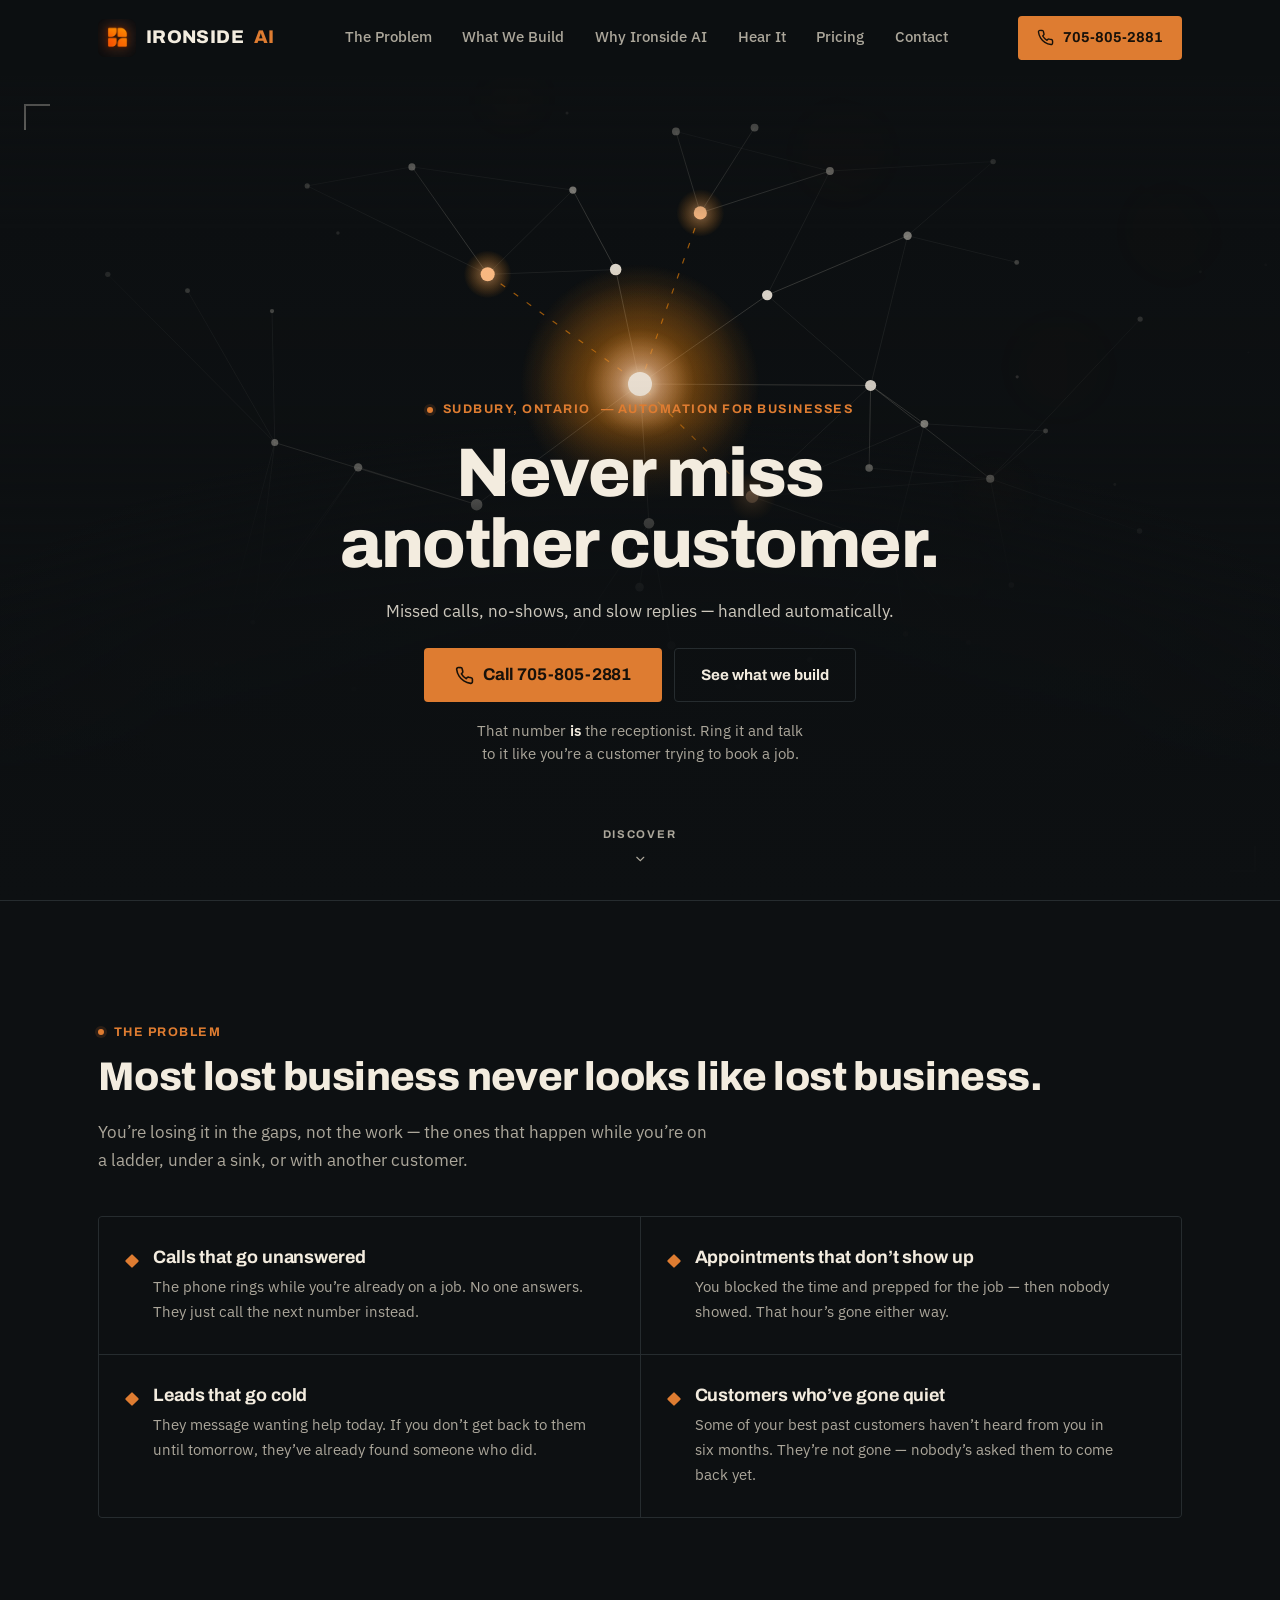
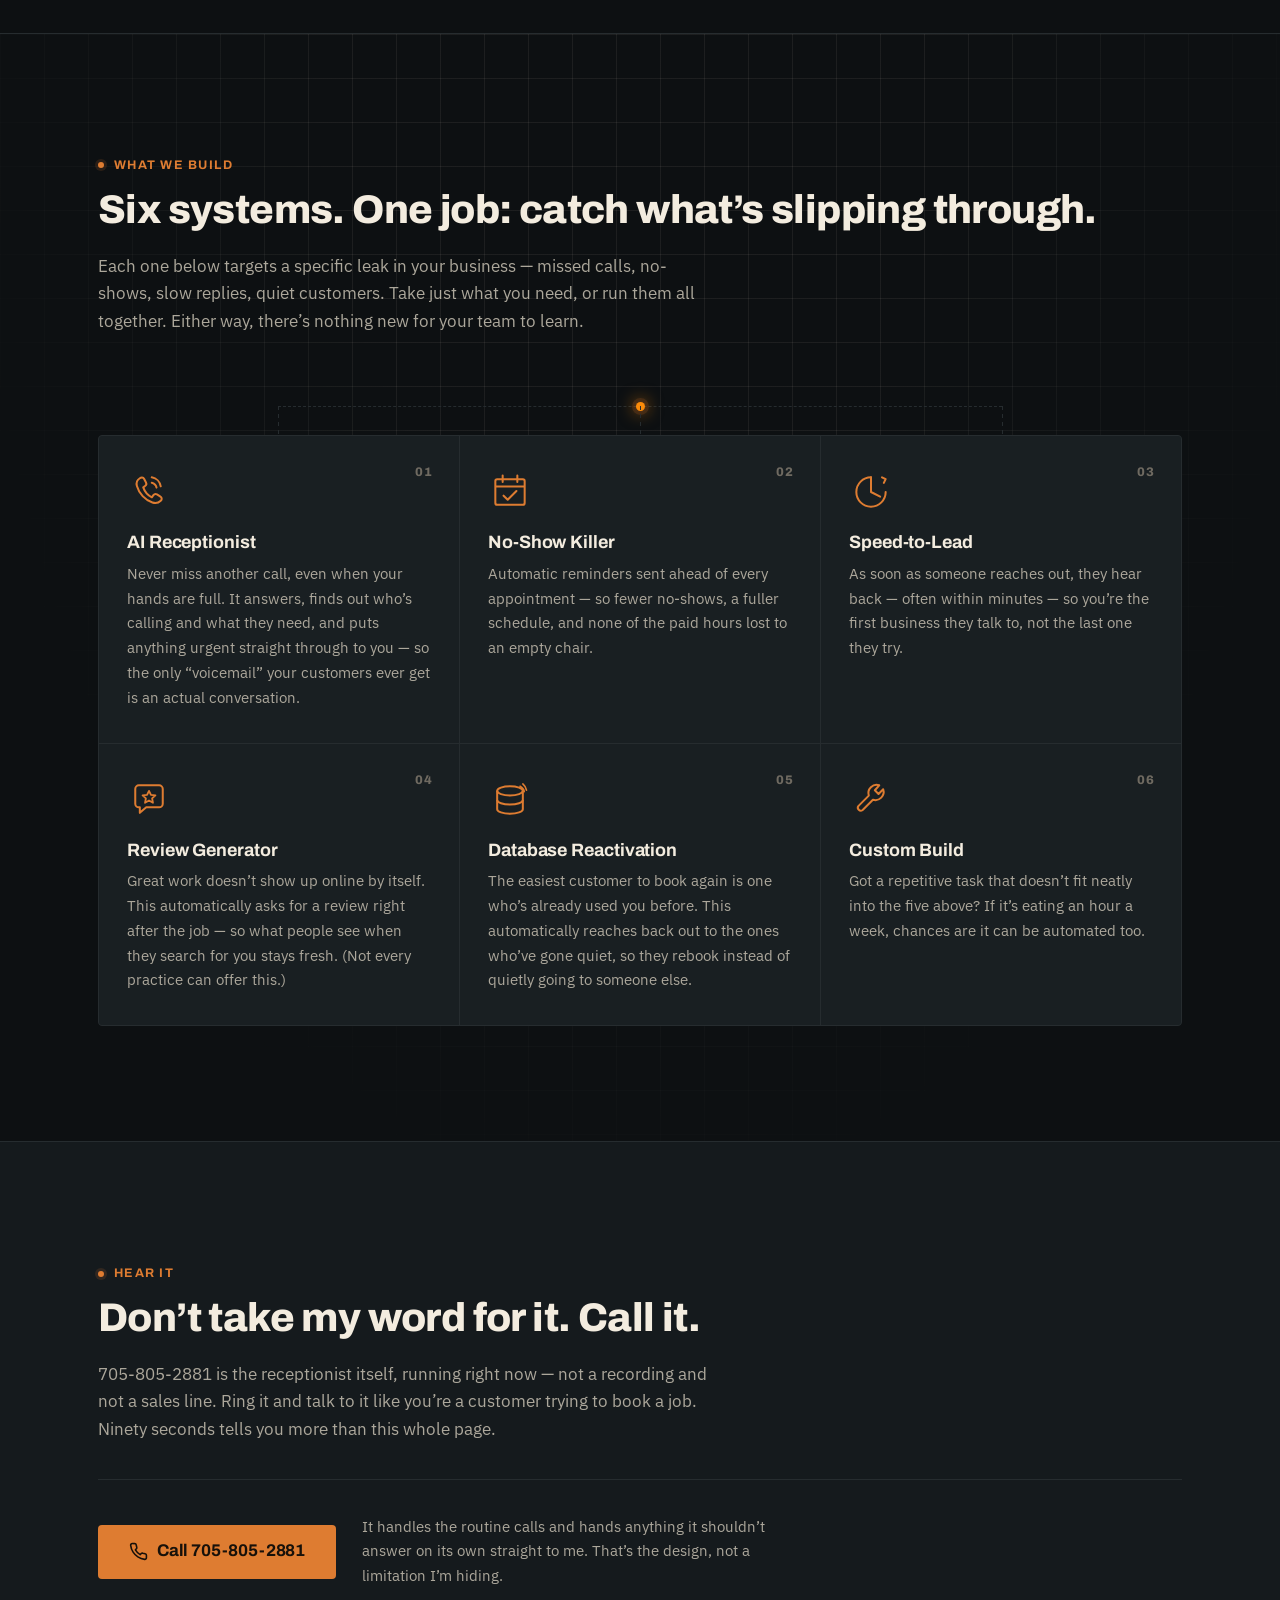
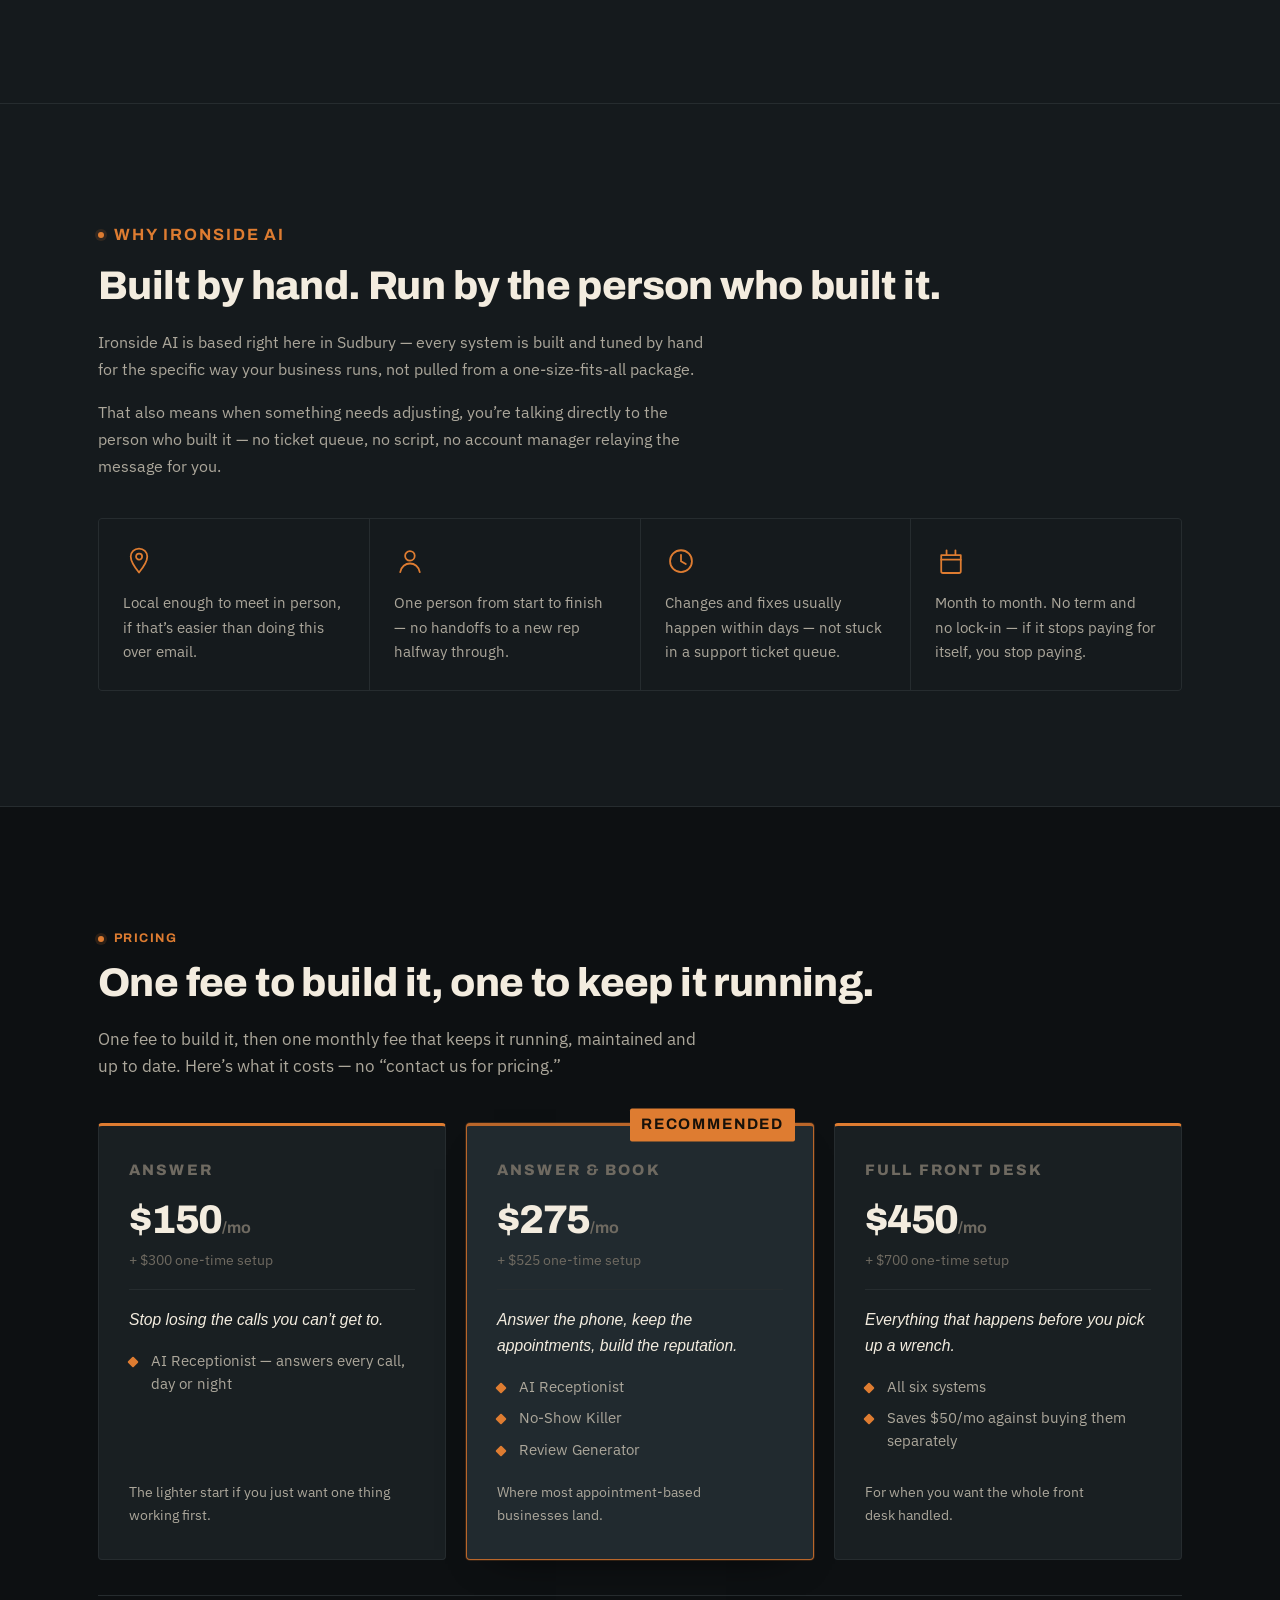
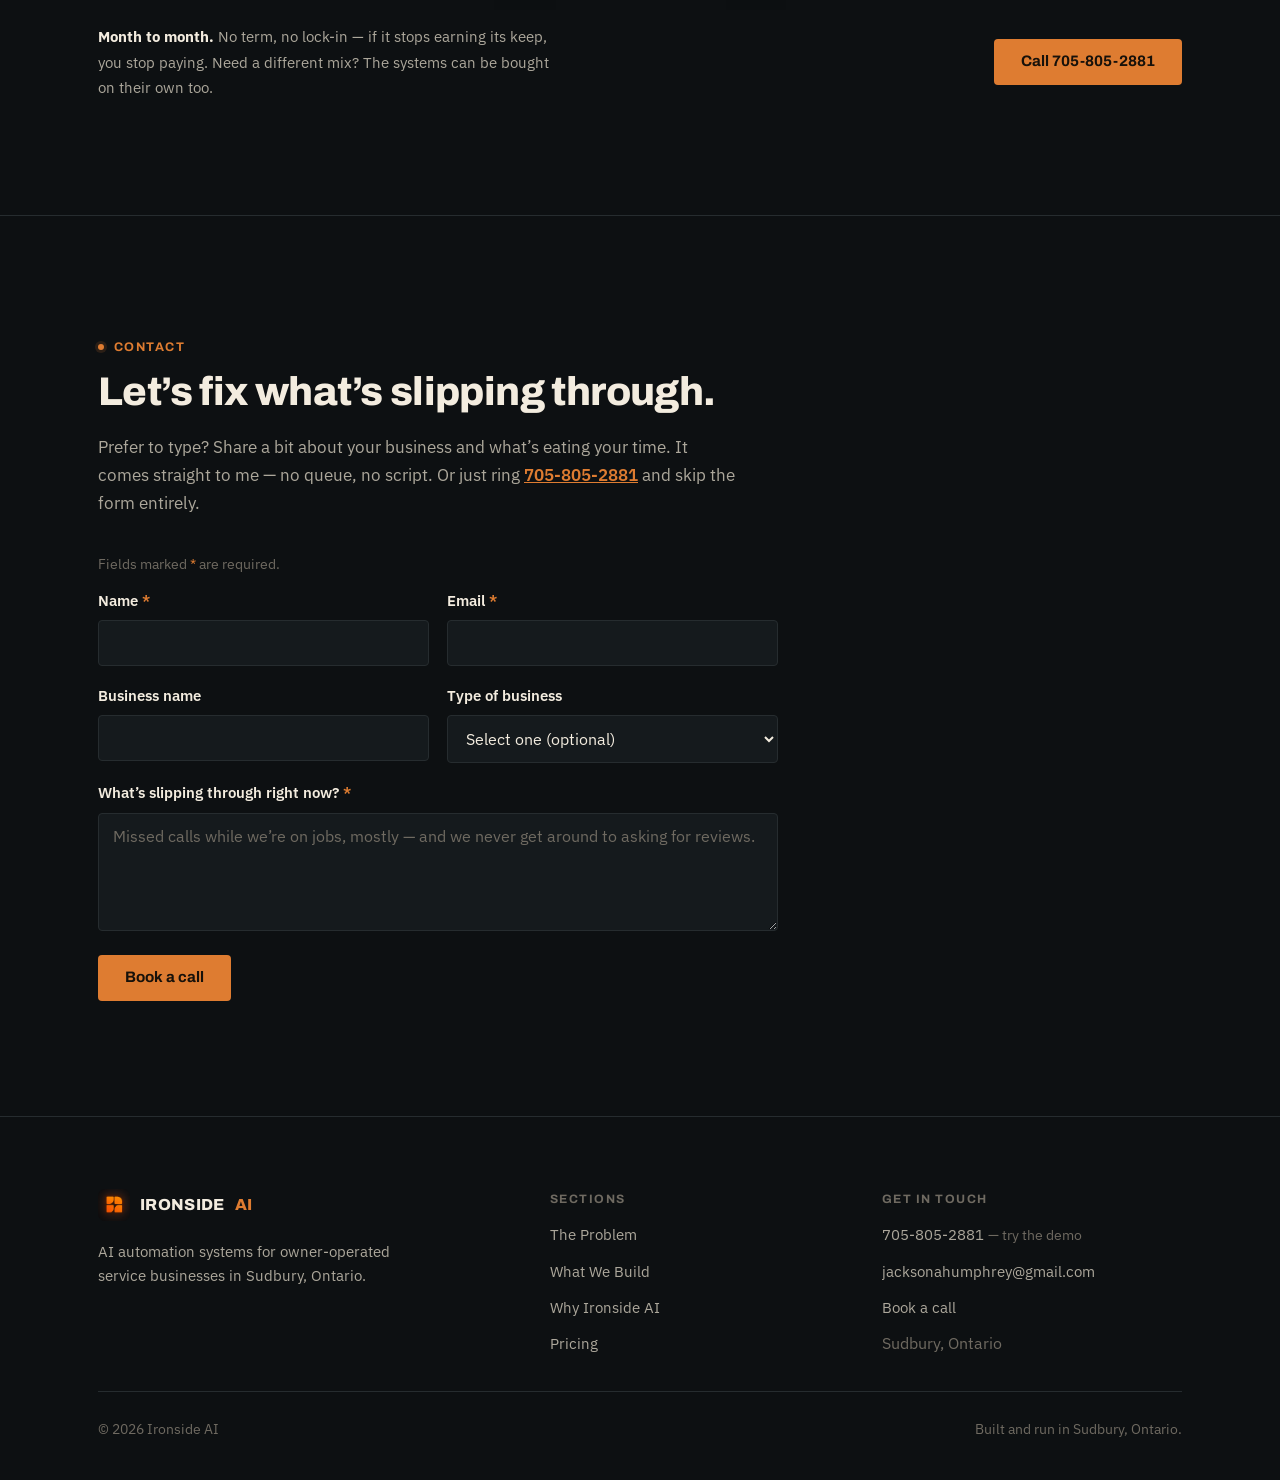
==== commit d622020a: "Add files via upload" ====
--- a/index.html
+++ b/index.html
@@ -11,7 +11,7 @@
 <meta property="og:type" content="website">
 <meta property="og:url" content="https://ironside-site.onrender.com/">
 <meta property="og:title" content="Ironside AI — Never miss another customer">
-<meta property="og:description" content="Missed calls, no-shows, and slow replies — handled automatically. AI automation for owner-operated service businesses in Sudbury, Ontario.">
+<meta property="og:description" content="Call 705-805-2881 and talk to the system yourself. AI automation for owner-operated service businesses in Sudbury, Ontario.">
 <meta property="og:image" content="https://ironside-site.onrender.com/og-image.png">
 <meta name="twitter:card" content="summary_large_image">
 
@@ -39,6 +39,7 @@
     "addressRegion": "ON",
     "addressCountry": "CA"
   },
+  "telephone": "+1-705-805-2881",
   "email": "jacksonahumphrey@gmail.com",
   "url": "https://ironside-site.onrender.com/"
 }
@@ -64,12 +65,13 @@
         <li><a href="#problem">The Problem</a></li>
         <li><a href="#build">What We Build</a></li>
         <li><a href="#why">Why Ironside AI</a></li>
+        <li><a href="#demo">Hear It</a></li>
         <li><a href="#pricing">Pricing</a></li>
         <li><a href="#contact">Contact</a></li>
       </ul>
     </nav>
 
-    <a href="#contact" class="btn btn-accent nav-cta">Book a call</a>
+    <a href="tel:+17058052881" class="btn btn-accent nav-cta" aria-label="Call the demo line, 705-805-2881"><svg class="ph" viewBox="0 0 24 24" fill="none" stroke="currentColor" stroke-width="2" stroke-linecap="round" stroke-linejoin="round" aria-hidden="true"><path d="M22 16.9v3a2 2 0 0 1-2.2 2 19.8 19.8 0 0 1-8.6-3.1 19.5 19.5 0 0 1-6-6A19.8 19.8 0 0 1 2.1 4.2 2 2 0 0 1 4.1 2h3a2 2 0 0 1 2 1.7c.1 1 .4 1.9.7 2.8a2 2 0 0 1-.5 2.1L8.1 9.9a16 16 0 0 0 6 6l1.3-1.3a2 2 0 0 1 2.1-.4c.9.3 1.8.5 2.8.6a2 2 0 0 1 1.7 2Z"/></svg><span class="nav-num">705-805-2881</span></a>
   </div>
 </header>
 
@@ -267,9 +269,11 @@
       <h1>Never miss another customer.</h1>
       <p class="hero-sub">Missed calls, no-shows, and slow replies &mdash; handled automatically.</p>
       <div class="hero-actions">
-        <a href="#contact" class="btn btn-accent">Book a call</a>
+        <a href="tel:+17058052881" class="btn btn-accent btn-lg"><svg class="ph" viewBox="0 0 24 24" fill="none" stroke="currentColor" stroke-width="2" stroke-linecap="round" stroke-linejoin="round" aria-hidden="true"><path d="M22 16.9v3a2 2 0 0 1-2.2 2 19.8 19.8 0 0 1-8.6-3.1 19.5 19.5 0 0 1-6-6A19.8 19.8 0 0 1 2.1 4.2 2 2 0 0 1 4.1 2h3a2 2 0 0 1 2 1.7c.1 1 .4 1.9.7 2.8a2 2 0 0 1-.5 2.1L8.1 9.9a16 16 0 0 0 6 6l1.3-1.3a2 2 0 0 1 2.1-.4c.9.3 1.8.5 2.8.6a2 2 0 0 1 1.7 2Z"/></svg>Call 705-805-2881</a>
         <a href="#build" class="btn btn-ghost">See what we build</a>
       </div>
+      <p class="hero-demo-note">That number <em>is</em> the receptionist. Ring it and talk to it like
+        you&rsquo;re a customer trying to book a job.</p>
     </div>
 
     <a class="hero-scroll" href="#problem">
@@ -449,6 +453,24 @@
     </div>
   </section>
 
+  <!-- ================= HEAR IT ================= -->
+  <section id="demo" class="section section--raised demo">
+    <div class="wrap demo-inner">
+      <p class="eyebrow reveal">Hear it</p>
+      <h2 class="reveal" style="--i:1">Don&rsquo;t take my word for it. Call it.</h2>
+      <p class="section-lede reveal" style="--i:2">
+        705-805-2881 is the receptionist itself, running right now &mdash; not a recording and not a
+        sales line. Ring it and talk to it like you&rsquo;re a customer trying to book a job.
+        Ninety seconds tells you more than this whole page.
+      </p>
+      <div class="demo-actions reveal" style="--i:3">
+        <a href="tel:+17058052881" class="btn btn-accent btn-lg"><svg class="ph" viewBox="0 0 24 24" fill="none" stroke="currentColor" stroke-width="2" stroke-linecap="round" stroke-linejoin="round" aria-hidden="true"><path d="M22 16.9v3a2 2 0 0 1-2.2 2 19.8 19.8 0 0 1-8.6-3.1 19.5 19.5 0 0 1-6-6A19.8 19.8 0 0 1 2.1 4.2 2 2 0 0 1 4.1 2h3a2 2 0 0 1 2 1.7c.1 1 .4 1.9.7 2.8a2 2 0 0 1-.5 2.1L8.1 9.9a16 16 0 0 0 6 6l1.3-1.3a2 2 0 0 1 2.1-.4c.9.3 1.8.5 2.8.6a2 2 0 0 1 1.7 2Z"/></svg>Call 705-805-2881</a>
+        <p class="demo-small">It handles the routine calls and hands anything it shouldn&rsquo;t
+          answer on its own straight to me. That&rsquo;s the design, not a limitation I&rsquo;m hiding.</p>
+      </div>
+    </div>
+  </section>
+
   <!-- ================= WHY IRONSIDE ================= -->
   <section id="why" class="section section--raised why">
     <div class="wrap why-inner">
@@ -493,6 +515,15 @@
           </div>
           <p>Changes and fixes usually happen within days &mdash; not stuck in a support ticket queue.</p>
         </div>
+        <div class="why-point reveal" style="--i:4">
+          <div class="why-icon" aria-hidden="true">
+            <svg viewBox="0 0 36 36" fill="none" xmlns="http://www.w3.org/2000/svg">
+              <path d="M7 11.5h22v18a2 2 0 0 1-2 2H9a2 2 0 0 1-2-2v-18Z" stroke="currentColor" stroke-width="2" stroke-linejoin="round"/>
+              <path d="M7 16.5h22M13 6v5M23 6v5" stroke="currentColor" stroke-width="2" stroke-linecap="round"/>
+            </svg>
+          </div>
+          <p>Month to month. No term and no lock-in &mdash; if it stops paying for itself, you stop paying.</p>
+        </div>
       </div>
     </div>
   </section>
@@ -503,36 +534,55 @@
       <p class="eyebrow reveal">Pricing</p>
       <h2 class="reveal" style="--i:1">One fee to build it, one to keep it running.</h2>
       <p class="section-lede reveal" style="--i:2">
-        Setup is priced around the systems you actually need built. After that, one monthly fee
-        keeps them running, maintained, and up to date.
+        One fee to build it, then one monthly fee that keeps it running, maintained and up to
+        date. Here&rsquo;s what it costs &mdash; no &ldquo;contact us for pricing.&rdquo;
       </p>
 
       <div class="pricing-grid">
+
         <div class="pricing-card reveal" style="--i:1">
-          <p class="pricing-step">Step one</p>
-          <h3>Setup priced to the work</h3>
-          <!-- TODO: replace the bracket below with your real setup range, e.g. "From $1,500" -->
-          <p class="pricing-figure">[ YOUR SETUP RANGE ]<small>one-time, paid when it&rsquo;s built and switched on</small></p>
-          <p>
-            A one-time fee based on which systems you need and how they connect to your business
-            &mdash; paid once, when everything gets built and turned on.
-          </p>
-        </div>
-        <div class="pricing-card reveal" style="--i:2">
-          <p class="pricing-step">Step two</p>
-          <h3>Monthly retainer</h3>
-          <!-- TODO: replace the bracket below with your real monthly range, e.g. "From $200/mo" -->
-          <p class="pricing-figure">[ YOUR MONTHLY RANGE ]<small>hosting, monitoring and fixes included</small></p>
-          <p>
-            From there, a monthly fee keeps everything running &mdash; hosting, monitoring, and
-            fixes included, so the systems keep working as your business changes.
-          </p>
-        </div>
+          <p class="pricing-step">Answer</p>
+          <p class="pricing-price">$150<span>/mo</span></p>
+          <p class="pricing-setup">+ $300 one-time setup</p>
+          <p class="pricing-tag">Stop losing the calls you can&rsquo;t get to.</p>
+          <ul class="pricing-list">
+            <li>AI Receptionist &mdash; answers every call, day or night</li>
+          </ul>
+          <p class="pricing-for">The lighter start if you just want one thing working first.</p>
+        </div>
+
+        <div class="pricing-card pricing-card--pick reveal" style="--i:2">
+          <p class="pricing-flag">Recommended</p>
+          <p class="pricing-step">Answer &amp; Book</p>
+          <p class="pricing-price">$275<span>/mo</span></p>
+          <p class="pricing-setup">+ $525 one-time setup</p>
+          <p class="pricing-tag">Answer the phone, keep the appointments, build the reputation.</p>
+          <ul class="pricing-list">
+            <li>AI Receptionist</li>
+            <li>No&#8209;Show Killer</li>
+            <li>Review Generator</li>
+          </ul>
+          <p class="pricing-for">Where most appointment-based businesses land.</p>
+        </div>
+
+        <div class="pricing-card reveal" style="--i:3">
+          <p class="pricing-step">Full Front Desk</p>
+          <p class="pricing-price">$450<span>/mo</span></p>
+          <p class="pricing-setup">+ $700 one-time setup</p>
+          <p class="pricing-tag">Everything that happens before you pick up a wrench.</p>
+          <ul class="pricing-list">
+            <li>All six systems</li>
+            <li>Saves $50/mo against buying them separately</li>
+          </ul>
+          <p class="pricing-for">For when you want the whole front desk handled.</p>
+        </div>
+
       </div>
 
       <div class="pricing-foot reveal">
-        <p>Not sure which systems you&rsquo;d need? That&rsquo;s the first thing we work out on the call.</p>
-        <a href="#contact" class="btn btn-accent">Get a price for your business</a>
+        <p><strong>Month to month.</strong> No term, no lock-in &mdash; if it stops earning its keep,
+          you stop paying. Need a different mix? The systems can be bought on their own too.</p>
+        <a href="tel:+17058052881" class="btn btn-accent">Call 705-805-2881</a>
       </div>
     </div>
   </section>
@@ -543,8 +593,9 @@
       <p class="eyebrow reveal">Contact</p>
       <h2 class="reveal" style="--i:1">Let&rsquo;s fix what&rsquo;s slipping through.</h2>
       <p class="section-lede reveal" style="--i:2">
-        Share a bit about your business and what&rsquo;s eating your time. We reply directly,
-        person to person &mdash; no queue, no script.
+        Prefer to type? Share a bit about your business and what&rsquo;s eating your time. It comes
+        straight to me &mdash; no queue, no script. Or just ring
+        <a href="tel:+17058052881">705-805-2881</a> and skip the form entirely.
       </p>
 
       <!--
@@ -623,6 +674,7 @@
       <div class="footer-col">
         <h4>Get in touch</h4>
         <ul>
+          <li><a href="tel:+17058052881">705-805-2881</a> <span class="foot-note">&mdash; try the demo</span></li>
           <!-- TODO: replace with your real business email before launch -->
           <li><a href="mailto:jacksonahumphrey@gmail.com">jacksonahumphrey@gmail.com</a></li>
           <li><a href="#contact">Book a call</a></li>
--- a/styles.css
+++ b/styles.css
@@ -128,6 +128,9 @@
 .btn-ghost{ background: transparent; border-color: var(--line); color: var(--text); }
 .btn-ghost:hover{ border-color: var(--accent); color: var(--accent); transform: translateY(-1px); }
 .btn:active{ transform: translateY(0); }
+.btn .ph{ width: 17px; height: 17px; flex: none; }
+.btn-lg{ min-height: 54px; padding: 16px 30px; font-size: 1.06rem; letter-spacing: -0.01em; }
+.btn-lg .ph{ width: 19px; height: 19px; }
 
 /* ===================================================================
    Header
@@ -183,11 +186,13 @@
 .nav-toggle[aria-expanded="true"] span:nth-child(2){ opacity: 0; }
 .nav-toggle[aria-expanded="true"] span:nth-child(3){ transform: translateY(-7px) rotate(-45deg); }
 
-.nav-cta{ padding: 10px 20px; min-height: 40px; font-size: 0.88rem; }
+.nav-cta{ padding: 10px 18px; min-height: 44px; font-size: 0.9rem; font-variant-numeric: tabular-nums; }
 
 @media (max-width: 860px){
-  .nav-cta{ display: none; }
   .nav-toggle{ display: flex; }
+  .header-inner{ gap: 10px; }
+  .nav-cta{ order: 2; }   /* tap-to-call sits before the menu button */
+  .main-nav{ order: 3; }
   .main-nav ul{
     position: absolute; top: var(--header-h); left: 0; right: 0;
     flex-direction: column; gap: 4px;
@@ -199,6 +204,12 @@
   .main-nav ul.open{ display: flex; }
   .main-nav a{ padding: 12px 0; font-size: 1rem; }
 }
+@media (max-width: 620px){
+  /* keep the tap-to-call button, drop the digits so it always fits */
+  .nav-num{ display: none; }
+  .nav-cta{ padding: 10px 13px; }
+  .wordmark{ font-size: 1rem; }
+}
 
 /* ===================================================================
    Signature background motifs
@@ -299,12 +310,18 @@
   line-height: 1.55; color: #CDC8BD;
 }
 .hero-actions{ display: flex; flex-wrap: wrap; justify-content: center; gap: 12px; margin-top: 6px; }
+.hero-demo-note{
+  margin: 0; max-width: 38ch;
+  font-size: .93rem; line-height: 1.5; color: var(--text-dim);
+}
+.hero-demo-note em{ font-style: normal; color: var(--text); font-weight: 600; }
 
 .hero-inner > *{ animation: g-rise .85s cubic-bezier(.2,.7,.3,1) both; }
 .hero-inner > :nth-child(1){ animation-delay: .10s }
 .hero-inner > :nth-child(2){ animation-delay: .20s }
 .hero-inner > :nth-child(3){ animation-delay: .30s }
 .hero-inner > :nth-child(4){ animation-delay: .40s }
+.hero-inner > :nth-child(5){ animation-delay: .48s }
 
 .hero-scroll{
   position: absolute; z-index: 3; left: 50%; bottom: 26px;
@@ -458,16 +475,35 @@
 @media (max-width: 640px){ .product-grid{ grid-template-columns: 1fr; } }
 
 /* ===================================================================
+   Hear it — the demo call
+   =================================================================== */
+
+.demo-inner > .eyebrow,
+.demo-inner > h2,
+.demo-inner > p{ max-width: 62ch; }
+
+.demo-actions{
+  display: flex; align-items: center; flex-wrap: wrap;
+  gap: 18px 26px; margin-top: 2.2em;
+  padding-top: 2.2em; border-top: 1px solid var(--line);
+}
+.demo-small{
+  margin: 0; flex: 1 1 320px; max-width: 48ch;
+  font-size: .92rem; color: var(--text-dim);
+}
+
+/* ===================================================================
    Why Ironside
    =================================================================== */
 
 .why-inner > .eyebrow,
 .why-inner > h2,
 .why-inner > p{ max-width: 62ch; }
+.why-point p{ font-size: .9rem; }
 .why p{ font-size: 1.02rem; }
 
 .why-points{
-  display: grid; grid-template-columns: repeat(3, 1fr); gap: 1px;
+  display: grid; grid-template-columns: repeat(4, 1fr); gap: 1px;
   margin-top: 2.4em;
   background: var(--line);
   border: 1px solid var(--line); border-radius: var(--radius);
@@ -478,13 +514,14 @@
 .why-icon svg{ width: 100%; height: 100%; }
 .why-point p{ font-size: .92rem; margin: 0; color: var(--text-dim); }
 
-@media (max-width: 760px){ .why-points{ grid-template-columns: 1fr; } }
+@media (max-width: 1040px){ .why-points{ grid-template-columns: repeat(2, 1fr); } }
+@media (max-width: 560px){ .why-points{ grid-template-columns: 1fr; } }
 
 /* ===================================================================
    Pricing
    =================================================================== */
 
-.pricing-grid{ display: grid; grid-template-columns: repeat(2, 1fr); gap: 24px; margin-top: 2.4em; }
+.pricing-grid{ display: grid; grid-template-columns: repeat(3, 1fr); gap: 20px; margin-top: 2.6em; align-items: stretch; }
 
 .pricing-card{
   position: relative;
@@ -500,16 +537,52 @@
   font-size: .72rem; letter-spacing: .14em; text-transform: uppercase;
   color: var(--text-faint); margin-bottom: .9em;
 }
-.pricing-card h3{ font-size: 1.28rem; }
 .pricing-card p{ font-size: .95rem; }
-.pricing-card .pricing-figure{
+
+.pricing-card--pick{
+  border-color: var(--accent-dim);
+  background: var(--bg-card-hover);
+  box-shadow: 0 0 0 1px rgba(222,124,49,.18), 0 18px 40px -28px rgba(0,0,0,.9);
+}
+.pricing-flag{
+  position: absolute; top: -1px; right: 18px;
+  transform: translateY(-50%);
+  margin: 0; padding: 4px 11px;
+  background: var(--accent); color: #17110A;
+  font-family: var(--font-display); font-weight: 700;
+  font-size: .66rem; letter-spacing: .12em; text-transform: uppercase;
+  border-radius: 2px;
+}
+.pricing-card .pricing-price{
+  margin: .1em 0 0;
   font-family: var(--font-display); font-weight: 800;
-  font-size: 1.6rem; color: var(--text);
-  margin: .2em 0 .5em;
-}
-.pricing-card .pricing-figure small{
-  display: block; font-family: var(--font-body); font-weight: 400;
-  font-size: .85rem; color: var(--text-faint); letter-spacing: 0;
+  font-size: 2.5rem; line-height: 1; letter-spacing: -0.03em;
+  color: var(--text);
+}
+.pricing-card .pricing-price span{ font-size: 1rem; font-weight: 700; color: var(--text-faint); letter-spacing: 0; }
+.pricing-card .pricing-setup{ margin: .5em 0 0; font-size: .9rem; color: var(--text-faint); }
+.pricing-card .pricing-tag{
+  margin: 1.1em 0 0; padding-top: 1.1em;
+  border-top: 1px solid var(--line);
+  color: var(--text); font-size: .98rem;
+  font-style: italic;
+}
+.pricing-list{
+  list-style: none; margin: 1.1em 0 0; padding: 0;
+  display: flex; flex-direction: column; gap: 9px;
+}
+.pricing-list li{
+  position: relative; padding-left: 22px;
+  font-size: .93rem; color: var(--text-dim); line-height: 1.5;
+}
+.pricing-list li::before{
+  content: ''; position: absolute; left: 0; top: 8px;
+  width: 8px; height: 8px;
+  background: var(--accent); border-radius: 1px; transform: rotate(45deg);
+}
+.pricing-card .pricing-for{
+  margin: auto 0 0; padding-top: 1.4em;
+  font-size: .87rem; color: var(--text-dim);
 }
 .pricing-note{ color: var(--text-faint); font-size: .85rem; font-style: italic; margin: auto 0 0; padding-top: 1em; }
 
@@ -519,9 +592,10 @@
   display: flex; align-items: center; justify-content: space-between;
   flex-wrap: wrap; gap: 18px;
 }
-.pricing-foot p{ margin: 0; max-width: 46ch; font-size: .95rem; }
-
-@media (max-width: 720px){ .pricing-grid{ grid-template-columns: 1fr; } }
+.pricing-foot p{ margin: 0; max-width: 52ch; font-size: .95rem; }
+.pricing-foot strong{ color: var(--text); }
+
+@media (max-width: 980px){ .pricing-grid{ grid-template-columns: 1fr; max-width: 520px; } }
 
 /* ===================================================================
    Contact
@@ -558,6 +632,30 @@
 
 @media (max-width: 620px){ .form-row{ grid-template-columns: 1fr; } }
 
+/* --- form status panel (created by script.js on submit) -------------- */
+.form-status{ display: none; }
+.form-status.is-ok,
+.form-status.is-err{
+  display: flex; gap: 14px; align-items: flex-start;
+  max-width: 680px; margin-top: 1.6em;
+  padding: 22px 24px;
+  background: var(--bg-card);
+  border: 1px solid var(--line);
+  border-left: 3px solid var(--accent);
+  border-radius: var(--radius);
+  animation: g-rise .5s cubic-bezier(.2,.7,.3,1) both;
+}
+.form-status.is-err{ border-left-color: #C4523B; }
+.form-status svg{ flex: none; width: 22px; height: 22px; margin-top: 3px; color: var(--accent); }
+.form-status.is-err svg{ color: #C4523B; }
+.form-status strong{
+  display: block; font-family: var(--font-display); font-weight: 700;
+  font-size: 1.05rem; color: var(--text); margin-bottom: .3em;
+}
+.form-status p{ margin: 0; font-size: .94rem; }
+.form-status a{ color: var(--accent); font-weight: 600; }
+.contact-form .btn[disabled]{ opacity: .6; cursor: default; transform: none; }
+
 /* ===================================================================
    Footer
    =================================================================== */
@@ -582,6 +680,8 @@
   flex-wrap: wrap; gap: 12px; padding-top: 26px;
 }
 .footer-bottom p{ margin: 0; font-size: .85rem; color: var(--text-faint); }
+.foot-note{ color: var(--text-faint); font-size: .85rem; }
+.contact-inner .section-lede a{ color: var(--accent); font-weight: 600; }
 
 @media (max-width: 760px){ .footer-top{ grid-template-columns: 1fr 1fr; } .footer-brand{ grid-column: 1 / -1; } }
 @media (max-width: 460px){ .footer-top{ grid-template-columns: 1fr; } }
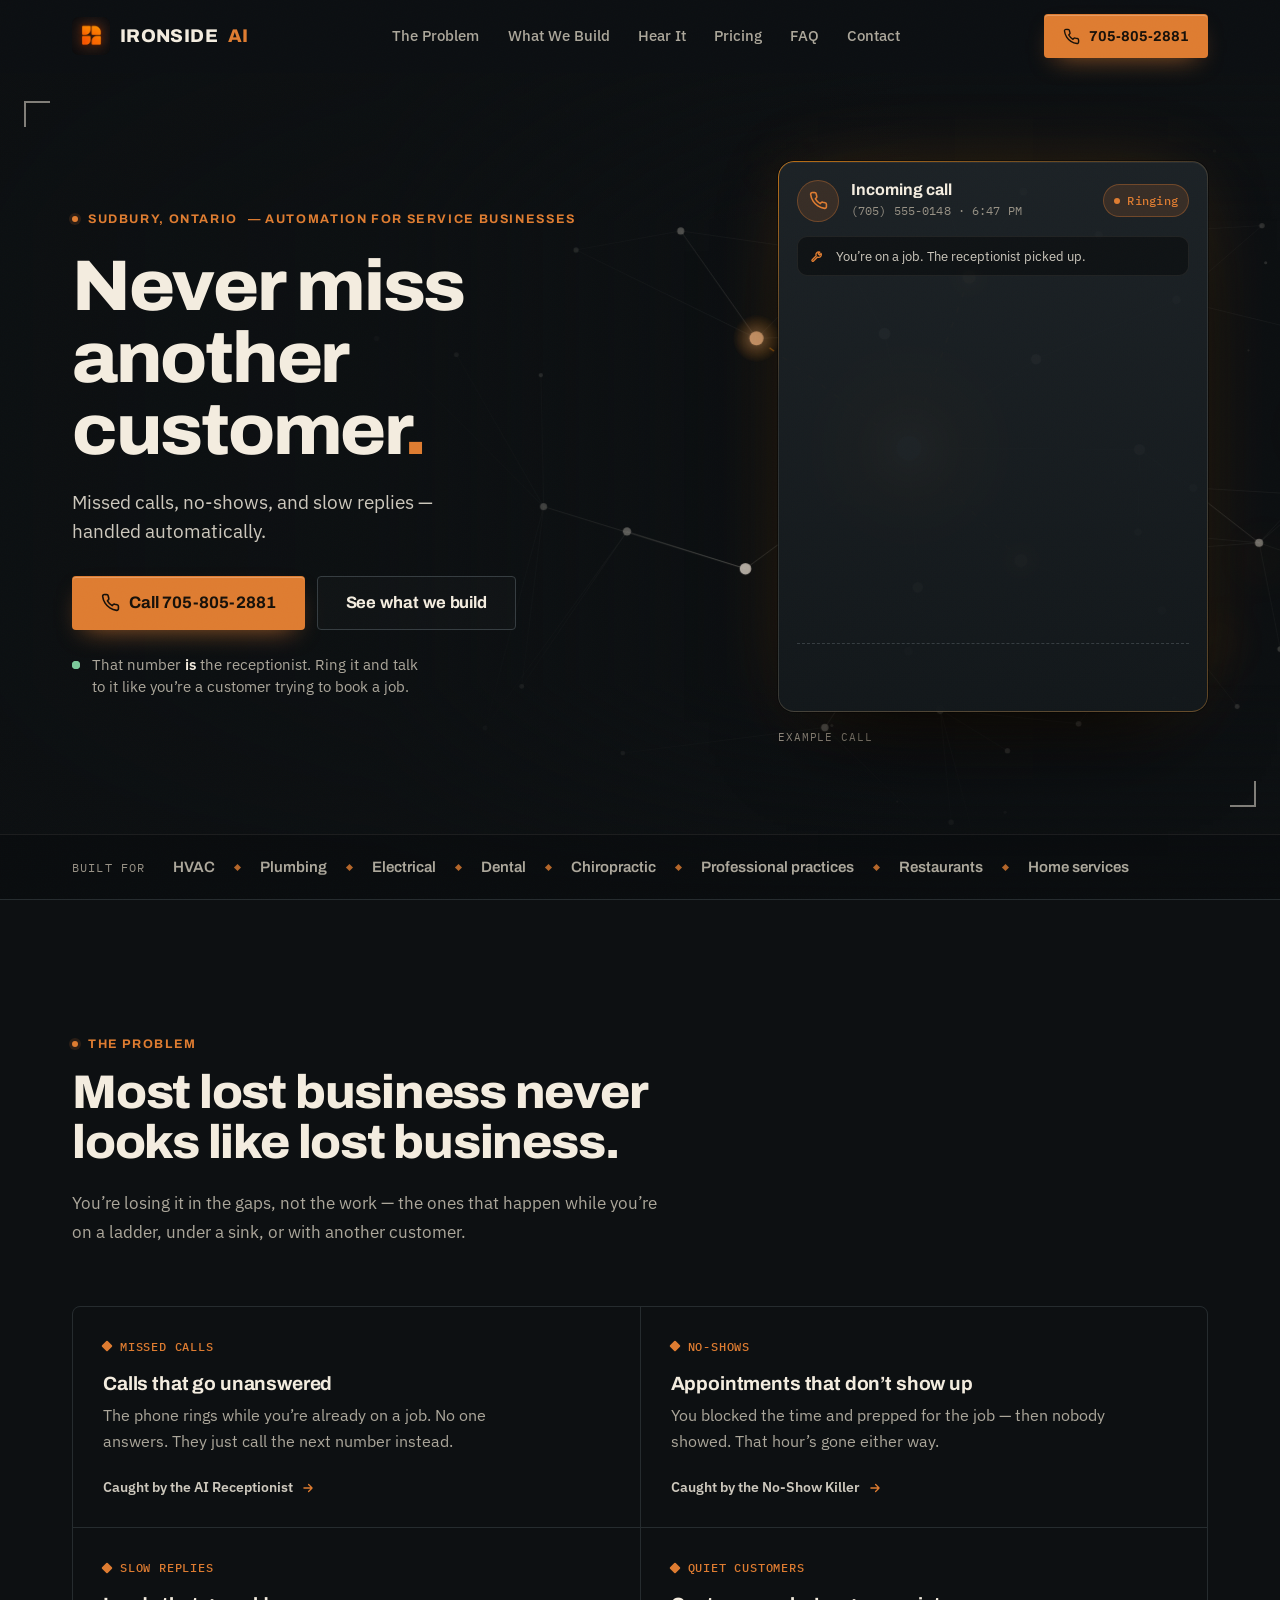
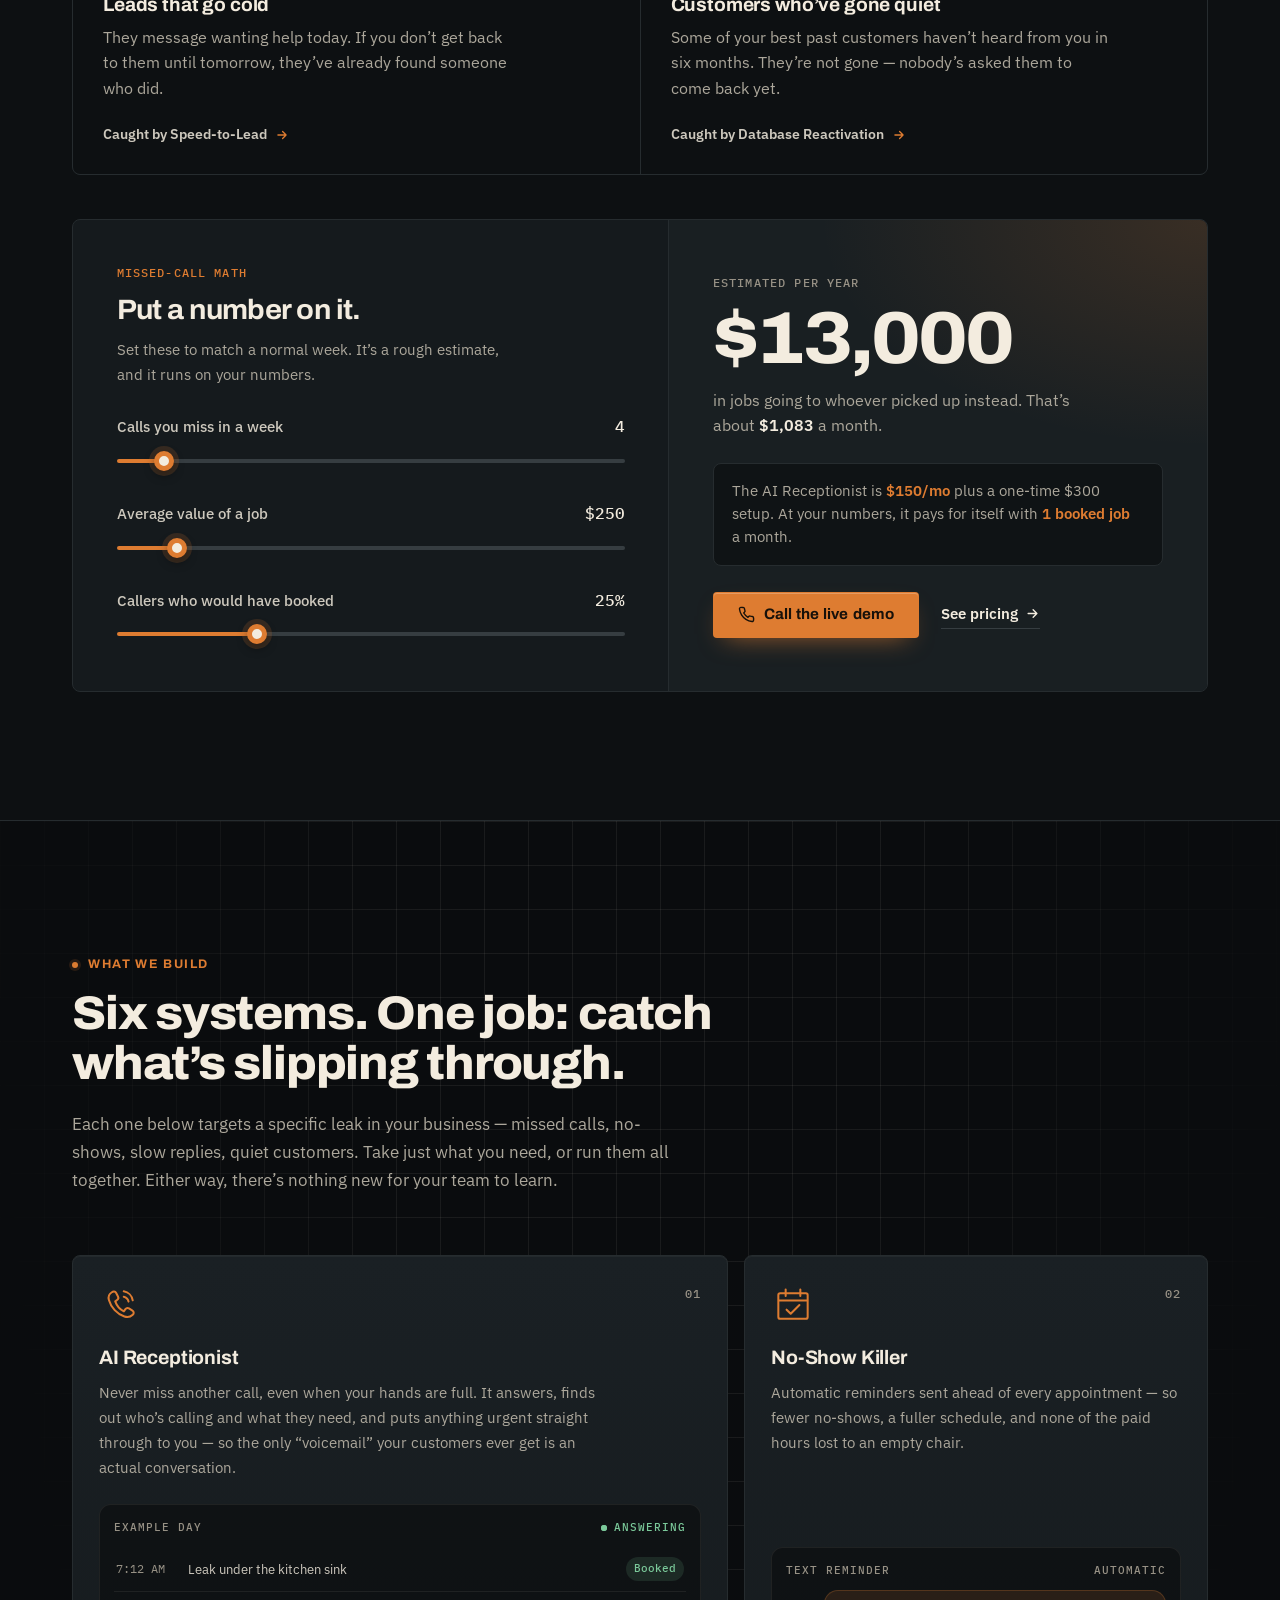
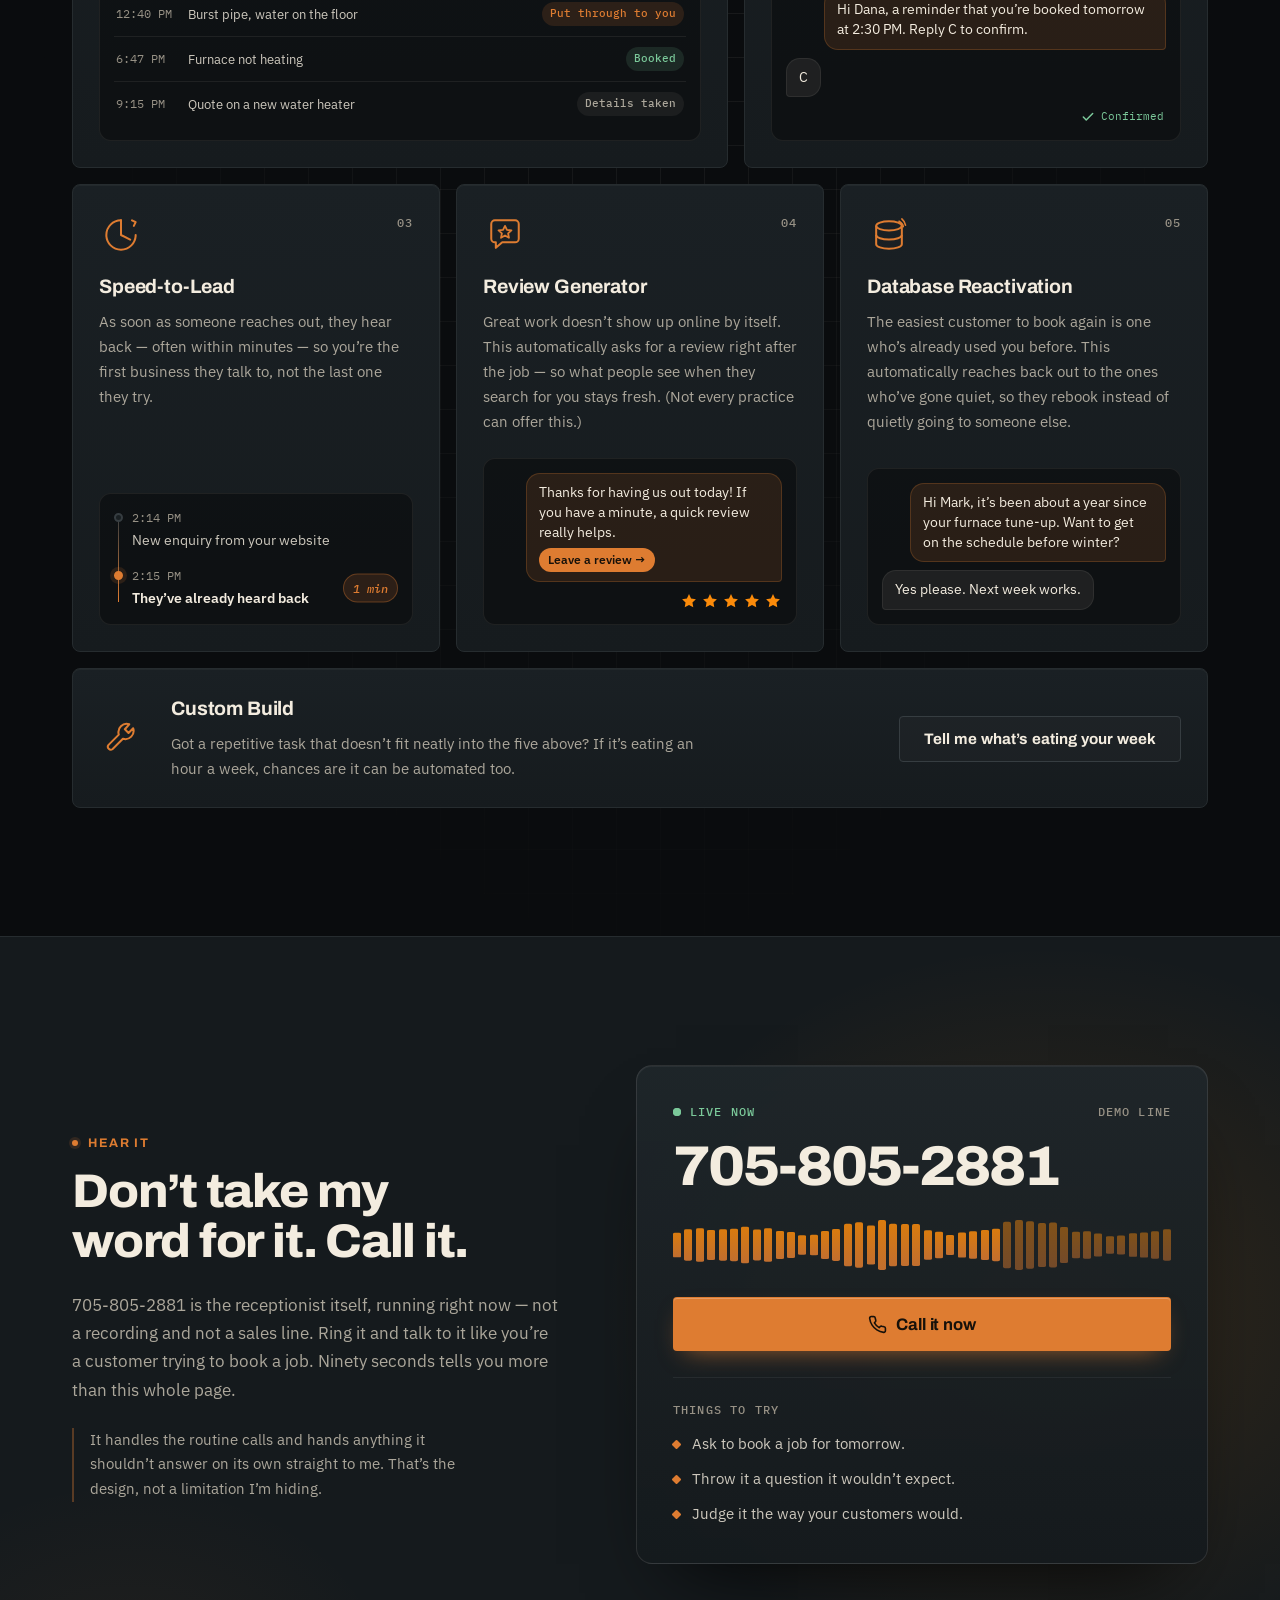
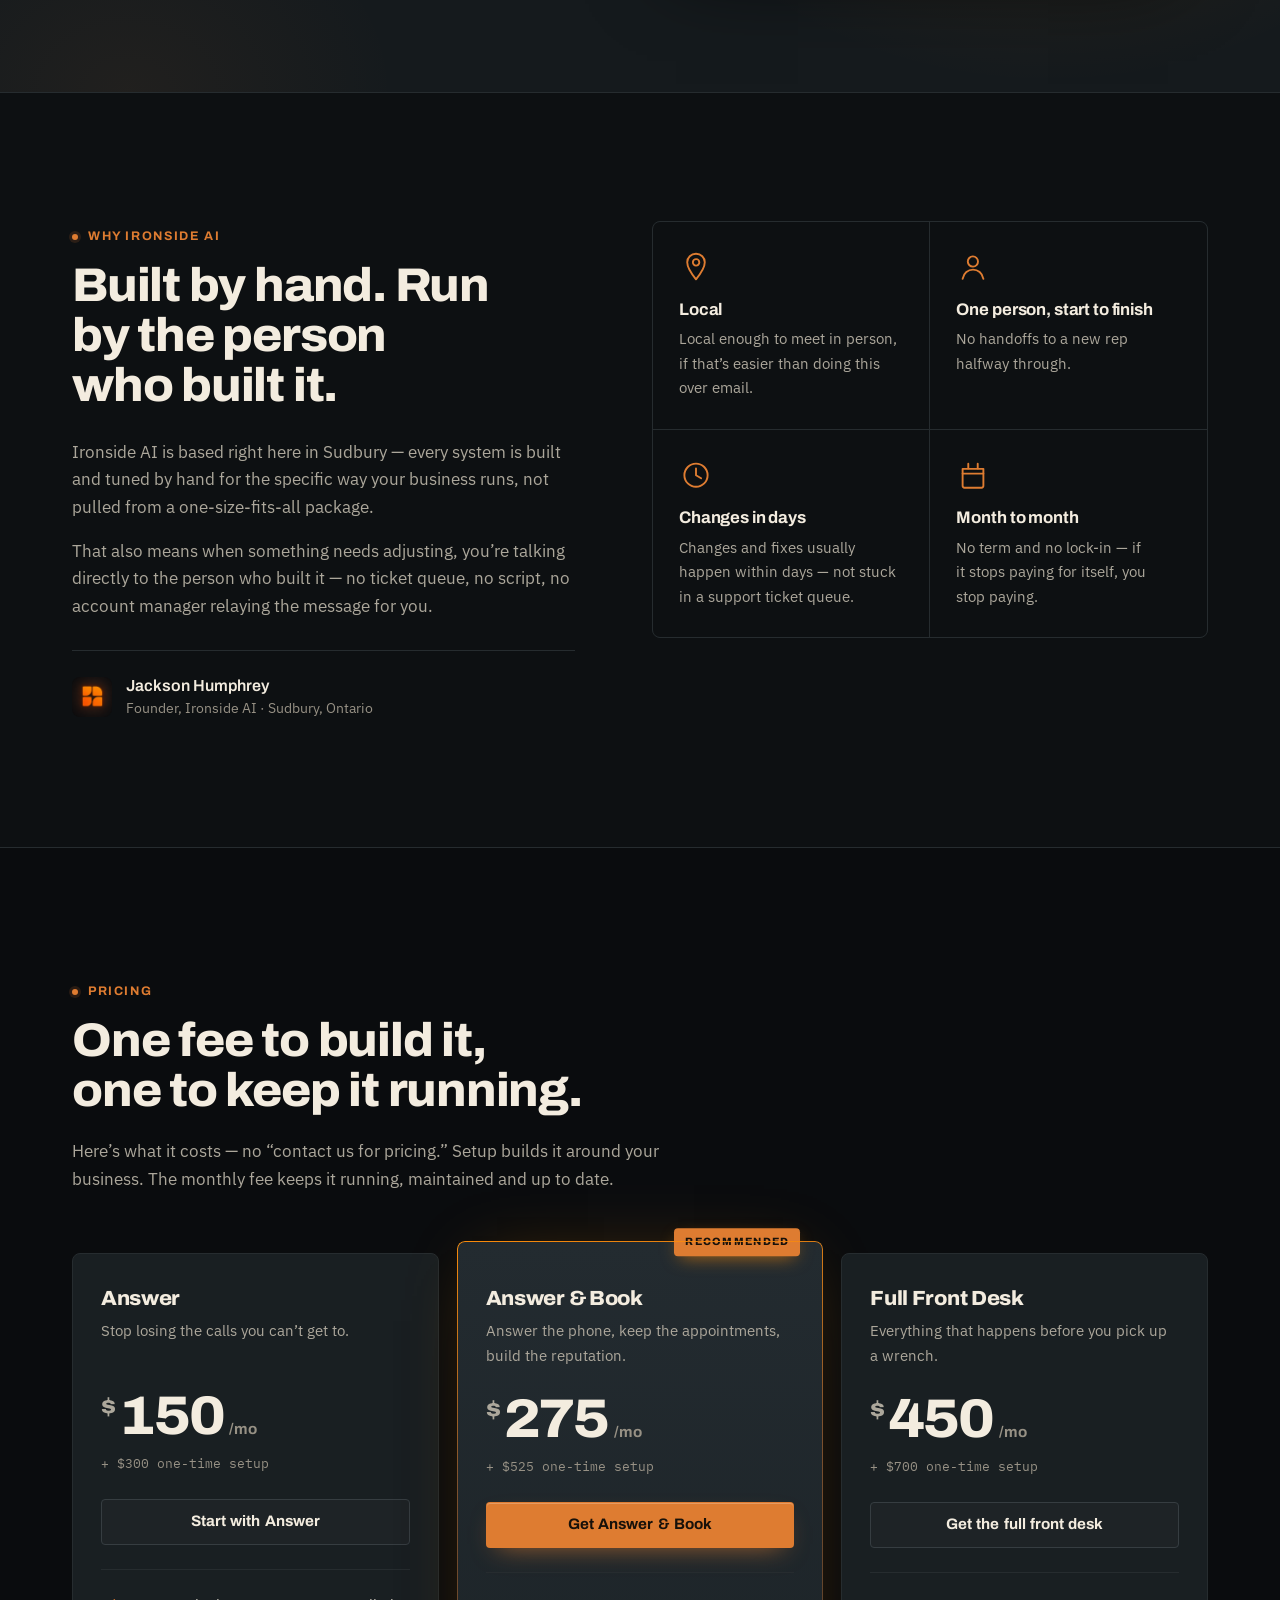
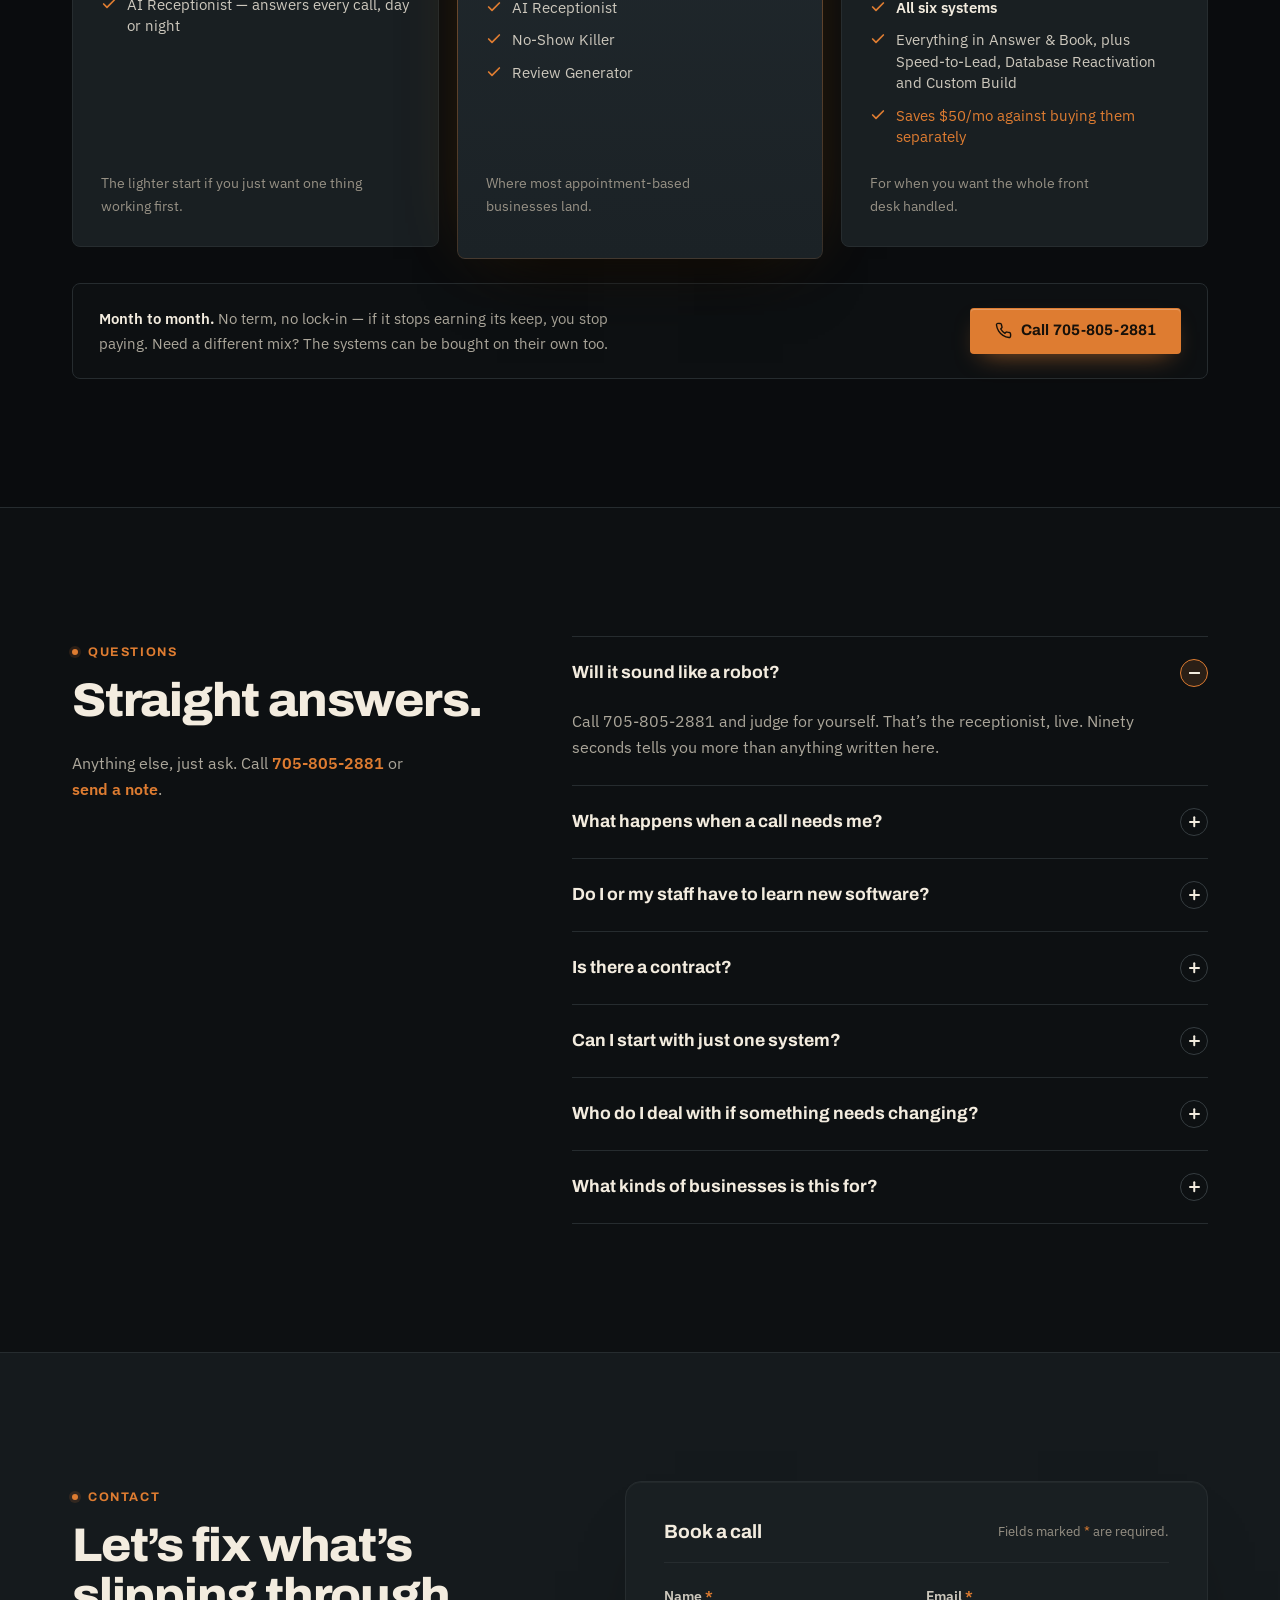
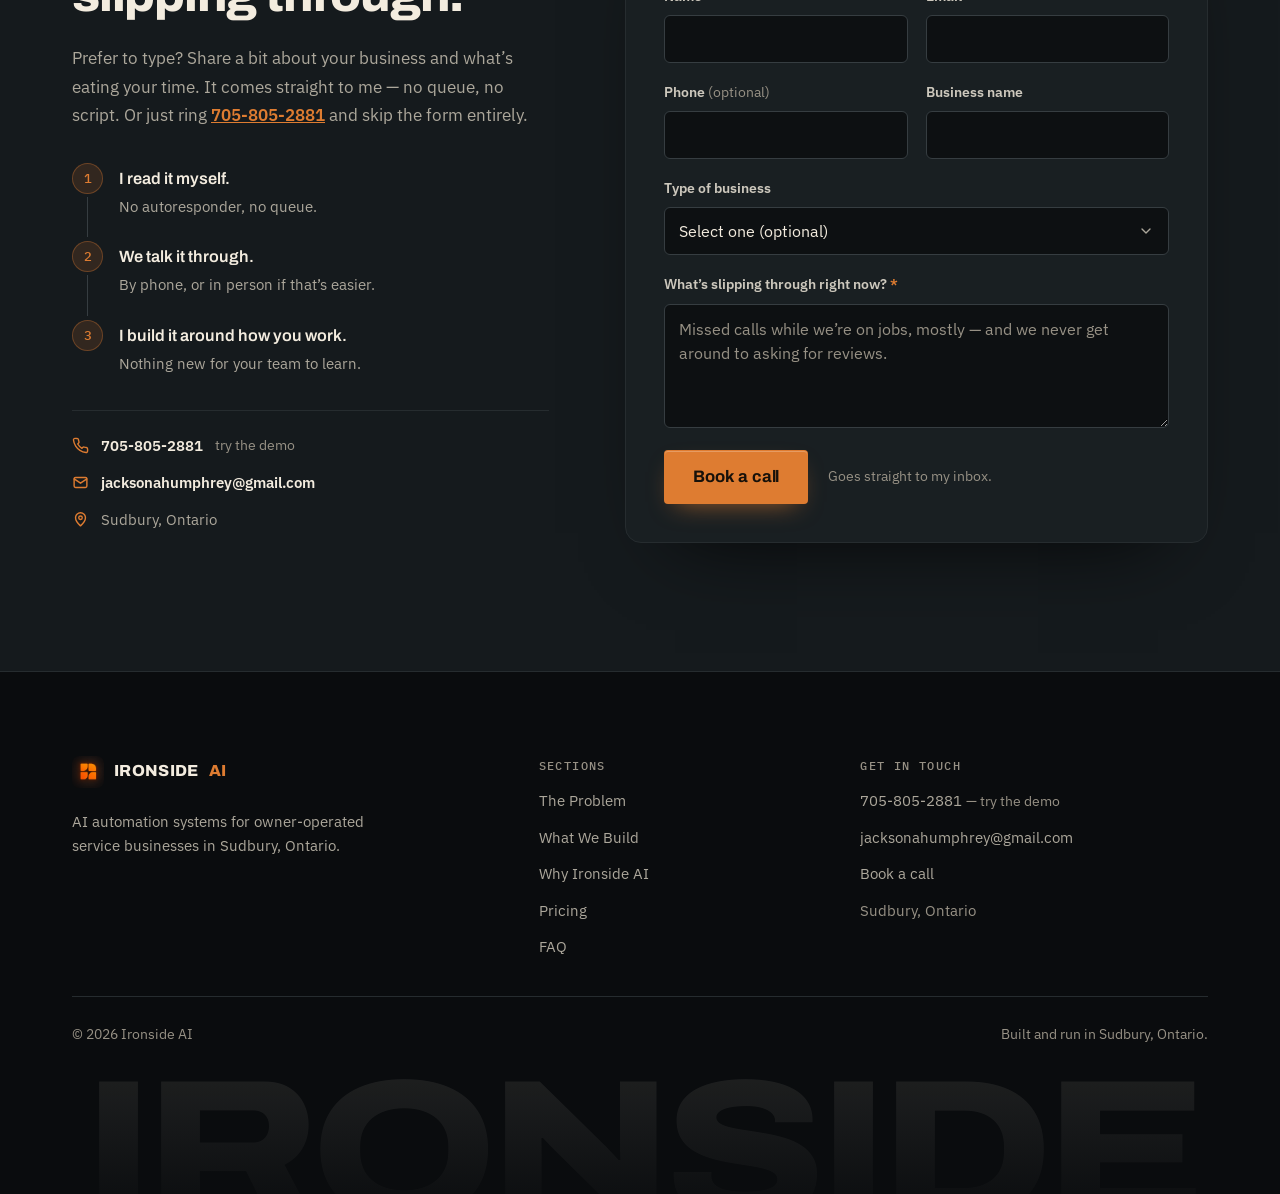
==== commit 6134acda: "Add files via upload" ====
--- a/index.html
+++ b/index.html
@@ -1,25 +1,35 @@
 <!DOCTYPE html>
-<html lang="en">
+<html lang="en-CA">
 <head>
 <meta charset="UTF-8">
-<meta name="viewport" content="width=device-width, initial-scale=1.0">
+<meta name="viewport" content="width=device-width, initial-scale=1.0, viewport-fit=cover">
 <title>Ironside AI | AI Automation for Service Businesses in Sudbury, Ontario</title>
 <meta name="description" content="Ironside AI builds practical AI automation systems for local, owner-operated service businesses in Sudbury, Ontario — missed-call handling, no-show reduction, faster lead response, and review requests.">
 <link rel="canonical" href="https://ironside-site.onrender.com/">
 <meta name="theme-color" content="#0D1012">
+<meta name="color-scheme" content="dark">
 
 <meta property="og:type" content="website">
+<meta property="og:site_name" content="Ironside AI">
+<meta property="og:locale" content="en_CA">
 <meta property="og:url" content="https://ironside-site.onrender.com/">
 <meta property="og:title" content="Ironside AI — Never miss another customer">
 <meta property="og:description" content="Call 705-805-2881 and talk to the system yourself. AI automation for owner-operated service businesses in Sudbury, Ontario.">
 <meta property="og:image" content="https://ironside-site.onrender.com/og-image.png">
+<meta property="og:image:width" content="1200">
+<meta property="og:image:height" content="630">
+<meta property="og:image:alt" content="Ironside AI. Never miss another customer. Call the live demo at 705-805-2881.">
 <meta name="twitter:card" content="summary_large_image">
+<meta name="twitter:title" content="Ironside AI — Never miss another customer">
+<meta name="twitter:description" content="Call 705-805-2881 and talk to the system yourself. AI automation for owner-operated service businesses in Sudbury, Ontario.">
+<meta name="twitter:image" content="https://ironside-site.onrender.com/og-image.png">
 
 <link rel="preconnect" href="https://fonts.googleapis.com">
 <link rel="preconnect" href="https://fonts.gstatic.com" crossorigin>
-<link href="https://fonts.googleapis.com/css2?family=Archivo:wght@500;700;800&family=IBM+Plex+Sans:wght@400;500;600&display=swap" rel="stylesheet">
+<link href="https://fonts.googleapis.com/css2?family=Archivo:wdth,wght@62..125,500..800&family=IBM+Plex+Mono:wght@400;500&family=IBM+Plex+Sans:ital,wght@0,400;0,500;0,600;1,400&display=swap" rel="stylesheet">
 <link rel="icon" type="image/png" sizes="32x32" href="favicon-32.png">
 <link rel="icon" type="image/png" sizes="64x64" href="favicon-64.png">
+<link rel="apple-touch-icon" href="logo-180.png">
 <link rel="stylesheet" href="styles.css">
 <script>document.documentElement.classList.add('js');</script>
 <script type="application/ld+json">
@@ -41,7 +51,33 @@
   },
   "telephone": "+1-705-805-2881",
   "email": "jacksonahumphrey@gmail.com",
-  "url": "https://ironside-site.onrender.com/"
+  "url": "https://ironside-site.onrender.com/",
+  "logo": "https://ironside-site.onrender.com/logo-180.png",
+  "image": "https://ironside-site.onrender.com/og-image.png",
+  "priceRange": "$150–$450 per month",
+  "founder": { "@type": "Person", "name": "Jackson Humphrey" }
+}
+</script>
+<script type="application/ld+json">
+{
+  "@context": "https://schema.org",
+  "@type": "FAQPage",
+  "mainEntity": [
+    { "@type": "Question", "name": "Will it sound like a robot?",
+      "acceptedAnswer": { "@type": "Answer", "text": "Call 705-805-2881 and judge for yourself. That's the receptionist, live. Ninety seconds tells you more than anything written here." } },
+    { "@type": "Question", "name": "What happens when a call needs me?",
+      "acceptedAnswer": { "@type": "Answer", "text": "Anything urgent, or anything it shouldn't answer on its own, goes straight through to you. It handles the routine calls so you can handle the ones that need you." } },
+    { "@type": "Question", "name": "Do I or my staff have to learn new software?",
+      "acceptedAnswer": { "@type": "Answer", "text": "No. Each system is built around the way your business already runs, so there's nothing new for your team to learn." } },
+    { "@type": "Question", "name": "Is there a contract?",
+      "acceptedAnswer": { "@type": "Answer", "text": "No. It's month to month with no term and no lock-in. If it stops paying for itself, you stop paying." } },
+    { "@type": "Question", "name": "Can I start with just one system?",
+      "acceptedAnswer": { "@type": "Answer", "text": "Yes. The Answer plan is the AI Receptionist on its own, and every system can be bought separately." } },
+    { "@type": "Question", "name": "Who do I deal with if something needs changing?",
+      "acceptedAnswer": { "@type": "Answer", "text": "Me, the person who built it. There's no ticket queue and no account manager in between. Changes and fixes usually happen within days." } },
+    { "@type": "Question", "name": "What kinds of businesses is this for?",
+      "acceptedAnswer": { "@type": "Answer", "text": "Owner-operated service businesses: trades like HVAC, plumbing and electrical, dental and chiropractic offices, professional practices, restaurants, and home services." } }
+  ]
 }
 </script>
 </head>
@@ -51,22 +87,22 @@
 
 <header class="site-header">
   <div class="wrap header-inner">
-    <a href="#hero" class="wordmark">
+    <a href="#hero" class="wordmark" aria-label="Ironside AI, back to top">
       <img src="logo-180.png" alt="" class="wordmark-icon" width="38" height="38">
       IRONSIDE<span>AI</span>
     </a>
 
     <nav class="main-nav" aria-label="Primary">
-      <button class="nav-toggle" id="navToggle" aria-expanded="false" aria-controls="navList">
+      <button type="button" class="nav-toggle" id="navToggle" aria-expanded="false" aria-controls="navList">
         <span></span><span></span><span></span>
         <span class="sr-only">Menu</span>
       </button>
       <ul id="navList">
         <li><a href="#problem">The Problem</a></li>
         <li><a href="#build">What We Build</a></li>
-        <li><a href="#why">Why Ironside AI</a></li>
         <li><a href="#demo">Hear It</a></li>
         <li><a href="#pricing">Pricing</a></li>
+        <li><a href="#faq">FAQ</a></li>
         <li><a href="#contact">Contact</a></li>
       </ul>
     </nav>
@@ -260,69 +296,152 @@
           </svg>
         </div>
 
-    <div class="hero-scrim"></div>
+    <div class="hero-scrim" aria-hidden="true"></div>
     <span class="corner-mark corner-tl" aria-hidden="true"></span>
     <span class="corner-mark corner-br" aria-hidden="true"></span>
 
-    <div class="wrap hero-inner">
-      <p class="eyebrow">Sudbury, Ontario<span class="is-long"> &mdash; automation for businesses</span></p>
-      <h1>Never miss another customer.</h1>
-      <p class="hero-sub">Missed calls, no-shows, and slow replies &mdash; handled automatically.</p>
-      <div class="hero-actions">
-        <a href="tel:+17058052881" class="btn btn-accent btn-lg"><svg class="ph" viewBox="0 0 24 24" fill="none" stroke="currentColor" stroke-width="2" stroke-linecap="round" stroke-linejoin="round" aria-hidden="true"><path d="M22 16.9v3a2 2 0 0 1-2.2 2 19.8 19.8 0 0 1-8.6-3.1 19.5 19.5 0 0 1-6-6A19.8 19.8 0 0 1 2.1 4.2 2 2 0 0 1 4.1 2h3a2 2 0 0 1 2 1.7c.1 1 .4 1.9.7 2.8a2 2 0 0 1-.5 2.1L8.1 9.9a16 16 0 0 0 6 6l1.3-1.3a2 2 0 0 1 2.1-.4c.9.3 1.8.5 2.8.6a2 2 0 0 1 1.7 2Z"/></svg>Call 705-805-2881</a>
-        <a href="#build" class="btn btn-ghost">See what we build</a>
-      </div>
-      <p class="hero-demo-note">That number <em>is</em> the receptionist. Ring it and talk to it like
-        you&rsquo;re a customer trying to book a job.</p>
-    </div>
-
-    <a class="hero-scroll" href="#problem">
-      <span>Discover</span>
-      <svg width="14" height="14" viewBox="0 0 24 24" fill="none" stroke="currentColor"
-           stroke-width="2" stroke-linecap="round" aria-hidden="true"><path d="M6 9l6 6 6-6"/></svg>
-    </a>
+    <div class="wrap hero-grid">
+      <div class="hero-copy">
+        <p class="eyebrow">Sudbury, Ontario<span class="is-long"> &mdash; automation for service businesses</span></p>
+        <h1>Never miss another customer<span class="h1-dot">.</span></h1>
+        <p class="hero-sub">Missed calls, no-shows, and slow replies &mdash; handled automatically.</p>
+        <div class="hero-actions">
+          <a href="tel:+17058052881" class="btn btn-accent btn-lg"><svg class="ph" viewBox="0 0 24 24" fill="none" stroke="currentColor" stroke-width="2" stroke-linecap="round" stroke-linejoin="round" aria-hidden="true"><path d="M22 16.9v3a2 2 0 0 1-2.2 2 19.8 19.8 0 0 1-8.6-3.1 19.5 19.5 0 0 1-6-6A19.8 19.8 0 0 1 2.1 4.2 2 2 0 0 1 4.1 2h3a2 2 0 0 1 2 1.7c.1 1 .4 1.9.7 2.8a2 2 0 0 1-.5 2.1L8.1 9.9a16 16 0 0 0 6 6l1.3-1.3a2 2 0 0 1 2.1-.4c.9.3 1.8.5 2.8.6a2 2 0 0 1 1.7 2Z"/></svg>Call 705-805-2881</a>
+          <a href="#build" class="btn btn-ghost btn-lg">See what we build</a>
+        </div>
+        <p class="hero-demo-note"><span class="live-dot" aria-hidden="true"></span><span>That number <em>is</em> the receptionist. Ring it and talk to it like you&rsquo;re a customer trying to book a job.</span></p>
+      </div>
+
+      <figure class="hero-visual" id="heroVisual">
+        <div class="call-card" id="callCard" data-state="done" aria-hidden="true">
+          <div class="cc-head">
+            <span class="cc-avatar"><svg viewBox="0 0 24 24" fill="none" stroke="currentColor" stroke-width="2" stroke-linecap="round" stroke-linejoin="round"><path d="M22 16.9v3a2 2 0 0 1-2.2 2 19.8 19.8 0 0 1-8.6-3.1 19.5 19.5 0 0 1-6-6A19.8 19.8 0 0 1 2.1 4.2 2 2 0 0 1 4.1 2h3a2 2 0 0 1 2 1.7c.1 1 .4 1.9.7 2.8a2 2 0 0 1-.5 2.1L8.1 9.9a16 16 0 0 0 6 6l1.3-1.3a2 2 0 0 1 2.1-.4c.9.3 1.8.5 2.8.6a2 2 0 0 1 1.7 2Z"/></svg></span>
+            <div class="cc-id">
+              <p class="cc-title">Incoming call</p>
+              <p class="cc-number">(705) 555-0148<span class="cc-when"> &middot; 6:47 PM</span></p>
+            </div>
+            <span class="cc-pill"><i class="cc-pill-dot"></i><span class="cc-pill-text">Answered</span><span class="cc-timer">00:44</span></span>
+          </div>
+
+          <p class="cc-banner"><svg viewBox="0 0 24 24" fill="none" stroke="currentColor" stroke-width="2" stroke-linecap="round" stroke-linejoin="round"><path d="M14.7 6.3a4 4 0 0 0-5.4 5.3l-6 6a1.4 1.4 0 0 0 2 2l6-6a4 4 0 0 0 5.4-5.4l-2.4 2.4-2-2 2.4-2.3Z"/></svg><span>You&rsquo;re on a job. The receptionist picked up.</span></p>
+
+          <ol class="cc-thread">
+            <li class="msg msg--in"><span class="msg-who">Caller</span><p>Hi, our furnace quit last night. Any chance someone can come out tomorrow?</p></li>
+            <li class="msg msg--out"><span class="msg-who">Receptionist</span><span class="dots"><i></i><i></i><i></i></span><p>Sorry to hear that. I can get a tech out tomorrow at 9&nbsp;AM or 1&nbsp;PM. Which works better?</p></li>
+            <li class="msg msg--in"><span class="msg-who">Caller</span><p>9 is perfect.</p></li>
+            <li class="msg msg--out"><span class="msg-who">Receptionist</span><span class="dots"><i></i><i></i><i></i></span><p>You&rsquo;re booked for 9&nbsp;AM. A text confirmation is on its way.</p></li>
+          </ol>
+
+          <div class="cc-results">
+            <p class="cc-result cc-result--ok"><svg viewBox="0 0 24 24" fill="none" stroke="currentColor" stroke-width="2.4" stroke-linecap="round" stroke-linejoin="round"><path d="M20 6 9 17l-5-5"/></svg>Booked &middot; Thu, 9:00&nbsp;AM</p>
+            <p class="cc-result"><svg viewBox="0 0 24 24" fill="none" stroke="currentColor" stroke-width="2" stroke-linecap="round" stroke-linejoin="round"><path d="M21 15a2 2 0 0 1-2 2H7l-4 4V5a2 2 0 0 1 2-2h14a2 2 0 0 1 2 2z"/></svg>Summary texted to you</p>
+          </div>
+        </div>
+
+        <div class="float-chip float-chip--a" aria-hidden="true">
+          <span class="float-chip-icon"><svg viewBox="0 0 24 24" fill="none" stroke="currentColor" stroke-width="2" stroke-linecap="round" stroke-linejoin="round"><rect x="3" y="5" width="18" height="16" rx="2"/><path d="M3 10h18M8 3v4M16 3v4M9 15.5l2 2 4-4"/></svg></span>
+          <p><strong>Reminder confirmed</strong><span>Tomorrow &middot; 2:30 PM</span></p>
+        </div>
+        <div class="float-chip float-chip--b" aria-hidden="true">
+          <span class="float-chip-icon"><svg viewBox="0 0 24 24" fill="none" stroke="currentColor" stroke-width="2" stroke-linecap="round" stroke-linejoin="round"><path d="M13 2 3 14h9l-1 8 10-12h-9l1-8Z"/></svg></span>
+          <p><strong>New lead answered</strong><span>Replied within a minute</span></p>
+        </div>
+
+        <figcaption class="cc-caption"><span class="sr-only">Illustration of an example call. While the owner is on a job, the AI receptionist answers, books a furnace repair for 9 AM the next day, and texts the owner a summary. </span><span aria-hidden="true">Example call</span></figcaption>
+      </figure>
+    </div>
+
+    <div class="hero-foot">
+      <div class="wrap industries">
+        <p class="industries-label">Built for</p>
+        <div class="industries-track">
+          <div class="industries-marquee">
+            <ul class="industries-list">
+              <li>HVAC</li><li>Plumbing</li><li>Electrical</li><li>Dental</li><li>Chiropractic</li><li>Professional practices</li><li>Restaurants</li><li>Home services</li>
+            </ul>
+            <ul class="industries-list industries-list--dup" aria-hidden="true">
+              <li>HVAC</li><li>Plumbing</li><li>Electrical</li><li>Dental</li><li>Chiropractic</li><li>Professional practices</li><li>Restaurants</li><li>Home services</li>
+            </ul>
+          </div>
+        </div>
+      </div>
+    </div>
   </section>
 
   <!-- ================= THE PROBLEM ================= -->
   <section id="problem" class="section problem">
     <div class="wrap">
-      <p class="eyebrow reveal">The Problem</p>
-      <h2 class="reveal" style="--i:1">Most lost business never looks like lost business.</h2>
-      <p class="section-lede reveal" style="--i:2">
-        You&rsquo;re losing it in the gaps, not the work &mdash; the ones that happen while
-        you&rsquo;re on a ladder, under a sink, or with another customer.
-      </p>
+      <div class="section-head">
+        <p class="eyebrow reveal">The Problem</p>
+        <h2 class="reveal" style="--i:1">Most lost business never looks like lost business.</h2>
+        <p class="section-lede reveal" style="--i:2">
+          You&rsquo;re losing it in the gaps, not the work &mdash; the ones that happen while
+          you&rsquo;re on a ladder, under a sink, or with another customer.
+        </p>
+      </div>
 
       <ul class="pain-list">
-        <li class="reveal" style="--i:1">
-          <span class="pain-mark" aria-hidden="true"></span>
-          <div>
-            <h3>Calls that go unanswered</h3>
-            <p>The phone rings while you&rsquo;re already on a job. No one answers. They just call the next number instead.</p>
-          </div>
+        <li class="pain reveal" style="--i:1">
+          <p class="pain-tag">Missed calls</p>
+          <h3>Calls that go unanswered</h3>
+          <p>The phone rings while you&rsquo;re already on a job. No one answers. They just call the next number instead.</p>
+          <a class="pain-link" href="#sys-receptionist">Caught by the AI Receptionist <svg viewBox="0 0 24 24" fill="none" stroke="currentColor" stroke-width="2.2" stroke-linecap="round" stroke-linejoin="round" aria-hidden="true"><path d="M5 12h14M13 6l6 6-6 6"/></svg></a>
         </li>
-        <li class="reveal" style="--i:2">
-          <span class="pain-mark" aria-hidden="true"></span>
-          <div>
-            <h3>Appointments that don&rsquo;t show up</h3>
-            <p>You blocked the time and prepped for the job &mdash; then nobody showed. That hour&rsquo;s gone either way.</p>
-          </div>
+        <li class="pain reveal" style="--i:2">
+          <p class="pain-tag">No-shows</p>
+          <h3>Appointments that don&rsquo;t show up</h3>
+          <p>You blocked the time and prepped for the job &mdash; then nobody showed. That hour&rsquo;s gone either way.</p>
+          <a class="pain-link" href="#sys-noshow">Caught by the No&#8209;Show Killer <svg viewBox="0 0 24 24" fill="none" stroke="currentColor" stroke-width="2.2" stroke-linecap="round" stroke-linejoin="round" aria-hidden="true"><path d="M5 12h14M13 6l6 6-6 6"/></svg></a>
         </li>
-        <li class="reveal" style="--i:3">
-          <span class="pain-mark" aria-hidden="true"></span>
-          <div>
-            <h3>Leads that go cold</h3>
-            <p>They message wanting help today. If you don&rsquo;t get back to them until tomorrow, they&rsquo;ve already found someone who did.</p>
-          </div>
+        <li class="pain reveal" style="--i:3">
+          <p class="pain-tag">Slow replies</p>
+          <h3>Leads that go cold</h3>
+          <p>They message wanting help today. If you don&rsquo;t get back to them until tomorrow, they&rsquo;ve already found someone who did.</p>
+          <a class="pain-link" href="#sys-speed">Caught by Speed&#8209;to&#8209;Lead <svg viewBox="0 0 24 24" fill="none" stroke="currentColor" stroke-width="2.2" stroke-linecap="round" stroke-linejoin="round" aria-hidden="true"><path d="M5 12h14M13 6l6 6-6 6"/></svg></a>
         </li>
-        <li class="reveal" style="--i:4">
-          <span class="pain-mark" aria-hidden="true"></span>
-          <div>
-            <h3>Customers who&rsquo;ve gone quiet</h3>
-            <p>Some of your best past customers haven&rsquo;t heard from you in six months. They&rsquo;re not gone &mdash; nobody&rsquo;s asked them to come back yet.</p>
-          </div>
+        <li class="pain reveal" style="--i:4">
+          <p class="pain-tag">Quiet customers</p>
+          <h3>Customers who&rsquo;ve gone quiet</h3>
+          <p>Some of your best past customers haven&rsquo;t heard from you in six months. They&rsquo;re not gone &mdash; nobody&rsquo;s asked them to come back yet.</p>
+          <a class="pain-link" href="#sys-reactivation">Caught by Database Reactivation <svg viewBox="0 0 24 24" fill="none" stroke="currentColor" stroke-width="2.2" stroke-linecap="round" stroke-linejoin="round" aria-hidden="true"><path d="M5 12h14M13 6l6 6-6 6"/></svg></a>
         </li>
       </ul>
+
+      <!-- missed-call math: hidden without JavaScript, since it needs it -->
+      <div class="calc reveal" id="calc">
+        <div class="calc-inputs">
+          <div>
+            <p class="calc-kicker">Missed-call math</p>
+            <h3>Put a number on it.</h3>
+            <p class="calc-intro">Set these to match a normal week. It&rsquo;s a rough estimate, and it runs on your numbers.</p>
+          </div>
+
+          <div class="calc-field">
+            <div class="calc-row"><label for="cCalls">Calls you miss in a week</label><output id="oCalls" for="cCalls">4</output></div>
+            <input type="range" id="cCalls" min="1" max="40" step="1" value="4">
+          </div>
+          <div class="calc-field">
+            <div class="calc-row"><label for="cValue">Average value of a job</label><output id="oValue" for="cValue">$250</output></div>
+            <input type="range" id="cValue" min="50" max="2000" step="25" value="250">
+          </div>
+          <div class="calc-field">
+            <div class="calc-row"><label for="cRate">Callers who would have booked</label><output id="oRate" for="cRate">25%</output></div>
+            <input type="range" id="cRate" min="5" max="80" step="5" value="25">
+          </div>
+        </div>
+
+        <div class="calc-result">
+          <p class="calc-result-label">Estimated per year</p>
+          <p class="calc-big"><span id="rYear">$13,000</span></p>
+          <p class="calc-month">in jobs going to whoever picked up instead. That&rsquo;s about <strong id="rMonth">$1,083</strong> a month.</p>
+          <p class="calc-break">The AI Receptionist is <strong>$150/mo</strong> plus a one-time $300 setup. At your numbers, it pays for itself with <strong id="rJobs">1 booked job</strong> a month.</p>
+          <div class="calc-actions">
+            <a href="tel:+17058052881" class="btn btn-accent"><svg class="ph" viewBox="0 0 24 24" fill="none" stroke="currentColor" stroke-width="2" stroke-linecap="round" stroke-linejoin="round" aria-hidden="true"><path d="M22 16.9v3a2 2 0 0 1-2.2 2 19.8 19.8 0 0 1-8.6-3.1 19.5 19.5 0 0 1-6-6A19.8 19.8 0 0 1 2.1 4.2 2 2 0 0 1 4.1 2h3a2 2 0 0 1 2 1.7c.1 1 .4 1.9.7 2.8a2 2 0 0 1-.5 2.1L8.1 9.9a16 16 0 0 0 6 6l1.3-1.3a2 2 0 0 1 2.1-.4c.9.3 1.8.5 2.8.6a2 2 0 0 1 1.7 2Z"/></svg>Call the live demo</a>
+            <a href="#pricing" class="text-link">See pricing <svg viewBox="0 0 24 24" fill="none" stroke="currentColor" stroke-width="2.2" stroke-linecap="round" stroke-linejoin="round" aria-hidden="true"><path d="M5 12h14M13 6l6 6-6 6"/></svg></a>
+          </div>
+          <p class="sr-only" id="calcLive" aria-live="polite"></p>
+        </div>
+      </div>
     </div>
   </section>
 
@@ -330,32 +449,29 @@
   <section id="build" class="section build">
     <div class="blueprint-grid" aria-hidden="true"></div>
     <div class="wrap">
-      <p class="eyebrow reveal">What We Build</p>
-      <h2 class="reveal" style="--i:1">Six systems. One job: catch what&rsquo;s slipping through.</h2>
-      <p class="section-lede reveal" style="--i:2">
-        Each one below targets a specific leak in your business &mdash; missed calls, no-shows,
-        slow replies, quiet customers. Take just what you need, or run them all together. Either
-        way, there&rsquo;s nothing new for your team to learn.
-      </p>
-
-      <div class="trunk-wrap">
-        <div class="trunk reveal" aria-hidden="true">
-          <span class="trunk-node"></span>
-          <span class="trunk-drop"></span>
-          <span class="trunk-drop"></span>
-          <span class="trunk-drop"></span>
-        </div>
-
-        <div class="product-grid">
-
-          <article class="product-card reveal" style="--i:1">
-            <span class="product-num" aria-hidden="true">01</span>
-            <div class="product-icon" aria-hidden="true">
-              <svg viewBox="0 0 48 48" fill="none" xmlns="http://www.w3.org/2000/svg">
-                <path d="M14 9c1.5-1.3 3.6-1.3 4.6.6l2.1 4c.7 1.3.3 3-1 3.9l-2 1.4c1.6 4.6 5.1 8.7 9.4 10.9l1.7-2.3c.9-1.2 2.6-1.6 3.9-.8l3.8 2.4c1.8 1.1 1.7 3.2.3 4.5-2.4 2.3-5.7 3.1-9.1 1.9-8-2.8-14.6-9.9-16.9-18.1-.9-3.4.2-6.6 3.2-8.4Z" stroke="currentColor" stroke-width="2.2" stroke-linejoin="round"/>
-                <path d="M27 8c5 .8 9 4.8 9.8 9.8" stroke="currentColor" stroke-width="2.2" stroke-linecap="round"/>
-                <path d="M27 14c2.6.6 4.6 2.6 5.2 5.2" stroke="currentColor" stroke-width="2.2" stroke-linecap="round"/>
-              </svg>
+      <div class="section-head">
+        <p class="eyebrow reveal">What We Build</p>
+        <h2 class="reveal" style="--i:1">Six systems. One job: catch what&rsquo;s slipping through.</h2>
+        <p class="section-lede reveal" style="--i:2">
+          Each one below targets a specific leak in your business &mdash; missed calls, no-shows,
+          slow replies, quiet customers. Take just what you need, or run them all together. Either
+          way, there&rsquo;s nothing new for your team to learn.
+        </p>
+      </div>
+
+      <div class="bento">
+
+        <article id="sys-receptionist" class="product-card pc--lead reveal" style="--i:1">
+          <div class="pc-main">
+            <div class="pc-top">
+              <div class="product-icon" aria-hidden="true">
+                <svg viewBox="0 0 48 48" fill="none" xmlns="http://www.w3.org/2000/svg">
+                  <path d="M14 9c1.5-1.3 3.6-1.3 4.6.6l2.1 4c.7 1.3.3 3-1 3.9l-2 1.4c1.6 4.6 5.1 8.7 9.4 10.9l1.7-2.3c.9-1.2 2.6-1.6 3.9-.8l3.8 2.4c1.8 1.1 1.7 3.2.3 4.5-2.4 2.3-5.7 3.1-9.1 1.9-8-2.8-14.6-9.9-16.9-18.1-.9-3.4.2-6.6 3.2-8.4Z" stroke="currentColor" stroke-width="2.2" stroke-linejoin="round"/>
+                  <path d="M27 8c5 .8 9 4.8 9.8 9.8" stroke="currentColor" stroke-width="2.2" stroke-linecap="round"/>
+                  <path d="M27 14c2.6.6 4.6 2.6 5.2 5.2" stroke="currentColor" stroke-width="2.2" stroke-linecap="round"/>
+                </svg>
+              </div>
+              <span class="product-num" aria-hidden="true">01</span>
             </div>
             <h3>AI Receptionist</h3>
             <p>
@@ -364,10 +480,22 @@
               you &mdash; so the only &ldquo;voicemail&rdquo; your customers ever get is an actual
               conversation.
             </p>
-          </article>
-
-          <article class="product-card reveal" style="--i:2">
-            <span class="product-num" aria-hidden="true">02</span>
+          </div>
+          <div class="pc-visual" aria-hidden="true">
+            <div class="mini-panel">
+              <p class="mini-head"><span>Example day</span><span class="mini-live"><i class="live-dot"></i>Answering</span></p>
+              <ul class="call-log">
+                <li><time>7:12 AM</time><span>Leak under the kitchen sink</span><em class="tag tag--ok">Booked</em></li>
+                <li><time>12:40 PM</time><span>Burst pipe, water on the floor</span><em class="tag tag--hot">Put through to you</em></li>
+                <li><time>6:47 PM</time><span>Furnace not heating</span><em class="tag tag--ok">Booked</em></li>
+                <li><time>9:15 PM</time><span>Quote on a new water heater</span><em class="tag">Details taken</em></li>
+              </ul>
+            </div>
+          </div>
+        </article>
+
+        <article id="sys-noshow" class="product-card pc--wide reveal" style="--i:2">
+          <div class="pc-top">
             <div class="product-icon" aria-hidden="true">
               <svg viewBox="0 0 48 48" fill="none" xmlns="http://www.w3.org/2000/svg">
                 <rect x="8" y="10" width="32" height="28" rx="2" stroke="currentColor" stroke-width="2.2"/>
@@ -376,15 +504,27 @@
                 <path d="M17 28l4.5 4.5L31 23" stroke="currentColor" stroke-width="2.2" stroke-linecap="round" stroke-linejoin="round"/>
               </svg>
             </div>
-            <h3>No&#8209;Show Killer</h3>
-            <p>
-              Automatic reminders sent ahead of every appointment &mdash; so fewer no-shows, a
-              fuller schedule, and none of the paid hours lost to an empty chair.
-            </p>
-          </article>
-
-          <article class="product-card reveal" style="--i:3">
-            <span class="product-num" aria-hidden="true">03</span>
+            <span class="product-num" aria-hidden="true">02</span>
+          </div>
+          <h3>No&#8209;Show Killer</h3>
+          <p>
+            Automatic reminders sent ahead of every appointment &mdash; so fewer no-shows, a
+            fuller schedule, and none of the paid hours lost to an empty chair.
+          </p>
+          <div class="pc-visual" aria-hidden="true">
+            <div class="mini-panel">
+              <p class="mini-head"><span>Text reminder</span><span>Automatic</span></p>
+              <div class="sms-thread">
+                <p class="sms sms--out">Hi Dana, a reminder that you&rsquo;re booked tomorrow at 2:30&nbsp;PM. Reply C to confirm.</p>
+                <p class="sms sms--in">C</p>
+                <p class="sms-meta"><svg class="tick" viewBox="0 0 24 24" fill="none" stroke="currentColor" stroke-width="2.6" stroke-linecap="round" stroke-linejoin="round"><path d="M20 6 9 17l-5-5"/></svg>Confirmed</p>
+              </div>
+            </div>
+          </div>
+        </article>
+
+        <article id="sys-speed" class="product-card reveal" style="--i:1">
+          <div class="pc-top">
             <div class="product-icon" aria-hidden="true">
               <svg viewBox="0 0 48 48" fill="none" xmlns="http://www.w3.org/2000/svg">
                 <path d="M24 8a16 16 0 1 0 16 16" stroke="currentColor" stroke-width="2.2" stroke-linecap="round"/>
@@ -392,31 +532,57 @@
                 <path d="M36 8l4 2-2 4" stroke="currentColor" stroke-width="2.2" stroke-linecap="round" stroke-linejoin="round"/>
               </svg>
             </div>
-            <h3>Speed&#8209;to&#8209;Lead</h3>
-            <p>
-              As soon as someone reaches out, they hear back &mdash; often within minutes &mdash;
-              so you&rsquo;re the first business they talk to, not the last one they try.
-            </p>
-          </article>
-
-          <article class="product-card reveal" style="--i:1">
-            <span class="product-num" aria-hidden="true">04</span>
+            <span class="product-num" aria-hidden="true">03</span>
+          </div>
+          <h3>Speed&#8209;to&#8209;Lead</h3>
+          <p>
+            As soon as someone reaches out, they hear back &mdash; often within minutes &mdash;
+            so you&rsquo;re the first business they talk to, not the last one they try.
+          </p>
+          <div class="pc-visual" aria-hidden="true">
+            <div class="mini-panel">
+              <div class="lead-timeline">
+                <div class="lt-row"><time>2:14 PM</time><span>New enquiry from your website</span></div>
+                <div class="lt-row lt-row--hit"><time>2:15 PM</time><span>They&rsquo;ve already heard back</span><em class="lt-badge">1 min</em></div>
+              </div>
+            </div>
+          </div>
+        </article>
+
+        <article id="sys-reviews" class="product-card reveal" style="--i:2">
+          <div class="pc-top">
             <div class="product-icon" aria-hidden="true">
               <svg viewBox="0 0 48 48" fill="none" xmlns="http://www.w3.org/2000/svg">
                 <path d="M9 12c0-2.2 1.8-4 4-4h22c2.2 0 4 1.8 4 4v16c0 2.2-1.8 4-4 4H21l-7 6v-6h-1c-2.2 0-4-1.8-4-4Z" stroke="currentColor" stroke-width="2.2" stroke-linejoin="round"/>
                 <path d="M24 14l2.1 4.4 4.9.6-3.6 3.3.9 4.7-4.3-2.4-4.3 2.4.9-4.7-3.6-3.3 4.9-.6Z" stroke="currentColor" stroke-width="2" stroke-linejoin="round"/>
               </svg>
             </div>
-            <h3>Review Generator</h3>
-            <p>
-              Great work doesn&rsquo;t show up online by itself. This automatically asks for a
-              review right after the job &mdash; so what people see when they search for you
-              stays fresh. (Not every practice can offer this.)
-            </p>
-          </article>
-
-          <article class="product-card reveal" style="--i:2">
-            <span class="product-num" aria-hidden="true">05</span>
+            <span class="product-num" aria-hidden="true">04</span>
+          </div>
+          <h3>Review Generator</h3>
+          <p>
+            Great work doesn&rsquo;t show up online by itself. This automatically asks for a
+            review right after the job &mdash; so what people see when they search for you
+            stays fresh. (Not every practice can offer this.)
+          </p>
+          <div class="pc-visual" aria-hidden="true">
+            <div class="mini-panel">
+            <div class="sms-thread">
+              <p class="sms sms--out">Thanks for having us out today! If you have a minute, a quick review really helps.<br><span class="sms-link">Leave a review &rarr;</span></p>
+            </div>
+            <div class="stars">
+              <svg viewBox="0 0 24 24" fill="currentColor"><path d="m12 2.8 2.8 5.8 6.4.9-4.6 4.5 1.1 6.3L12 17.3l-5.7 3 1.1-6.3L2.8 9.5l6.4-.9Z"/></svg>
+              <svg viewBox="0 0 24 24" fill="currentColor"><path d="m12 2.8 2.8 5.8 6.4.9-4.6 4.5 1.1 6.3L12 17.3l-5.7 3 1.1-6.3L2.8 9.5l6.4-.9Z"/></svg>
+              <svg viewBox="0 0 24 24" fill="currentColor"><path d="m12 2.8 2.8 5.8 6.4.9-4.6 4.5 1.1 6.3L12 17.3l-5.7 3 1.1-6.3L2.8 9.5l6.4-.9Z"/></svg>
+              <svg viewBox="0 0 24 24" fill="currentColor"><path d="m12 2.8 2.8 5.8 6.4.9-4.6 4.5 1.1 6.3L12 17.3l-5.7 3 1.1-6.3L2.8 9.5l6.4-.9Z"/></svg>
+              <svg viewBox="0 0 24 24" fill="currentColor"><path d="m12 2.8 2.8 5.8 6.4.9-4.6 4.5 1.1 6.3L12 17.3l-5.7 3 1.1-6.3L2.8 9.5l6.4-.9Z"/></svg>
+            </div>
+            </div>
+          </div>
+        </article>
+
+        <article id="sys-reactivation" class="product-card reveal" style="--i:3">
+          <div class="pc-top">
             <div class="product-icon" aria-hidden="true">
               <svg viewBox="0 0 48 48" fill="none" xmlns="http://www.w3.org/2000/svg">
                 <path d="M10 14c0-2.8 6.3-5 14-5s14 2.2 14 5-6.3 5-14 5-14-2.2-14-5Z" stroke="currentColor" stroke-width="2.2"/>
@@ -426,66 +592,101 @@
                 <path d="M38 6.5c2 1.7 3.6 4 4 6.8" stroke="currentColor" stroke-width="1.8" stroke-linecap="round"/>
               </svg>
             </div>
-            <h3>Database Reactivation</h3>
-            <p>
-              The easiest customer to book again is one who&rsquo;s already used you before. This
-              automatically reaches back out to the ones who&rsquo;ve gone quiet, so they rebook
-              instead of quietly going to someone else.
-            </p>
-          </article>
-
-          <article class="product-card reveal" style="--i:3">
-            <span class="product-num" aria-hidden="true">06</span>
+            <span class="product-num" aria-hidden="true">05</span>
+          </div>
+          <h3>Database Reactivation</h3>
+          <p>
+            The easiest customer to book again is one who&rsquo;s already used you before. This
+            automatically reaches back out to the ones who&rsquo;ve gone quiet, so they rebook
+            instead of quietly going to someone else.
+          </p>
+          <div class="pc-visual" aria-hidden="true">
+            <div class="mini-panel">
+              <div class="sms-thread">
+                <p class="sms sms--out">Hi Mark, it&rsquo;s been about a year since your furnace tune-up. Want to get on the schedule before winter?</p>
+                <p class="sms sms--in">Yes please. Next week works.</p>
+              </div>
+            </div>
+          </div>
+        </article>
+
+        <article id="sys-custom" class="product-card pc--full reveal" style="--i:1">
+          <div class="pc-top">
             <div class="product-icon" aria-hidden="true">
               <svg viewBox="0 0 48 48" fill="none" xmlns="http://www.w3.org/2000/svg">
                 <path d="M33 8a9 9 0 0 0-11.4 11.2L10.4 30.4a3.2 3.2 0 0 0 4.5 4.5L26.1 23.7A9 9 0 0 0 37.3 12.3l-5.1 5.1-4-4Z" stroke="currentColor" stroke-width="2.2" stroke-linejoin="round" stroke-linecap="round"/>
               </svg>
             </div>
+            <span class="product-num" aria-hidden="true">06</span>
+          </div>
+          <div class="pc-main">
             <h3>Custom Build</h3>
             <p>
               Got a repetitive task that doesn&rsquo;t fit neatly into the five above? If
               it&rsquo;s eating an hour a week, chances are it can be automated too.
             </p>
-          </article>
-
-        </div>
+          </div>
+          <a href="#contact" class="btn btn-ghost">Tell me what&rsquo;s eating your week</a>
+        </article>
+
       </div>
     </div>
   </section>
 
   <!-- ================= HEAR IT ================= -->
-  <section id="demo" class="section section--raised demo">
-    <div class="wrap demo-inner">
-      <p class="eyebrow reveal">Hear it</p>
-      <h2 class="reveal" style="--i:1">Don&rsquo;t take my word for it. Call it.</h2>
-      <p class="section-lede reveal" style="--i:2">
-        705-805-2881 is the receptionist itself, running right now &mdash; not a recording and not a
-        sales line. Ring it and talk to it like you&rsquo;re a customer trying to book a job.
-        Ninety seconds tells you more than this whole page.
-      </p>
-      <div class="demo-actions reveal" style="--i:3">
-        <a href="tel:+17058052881" class="btn btn-accent btn-lg"><svg class="ph" viewBox="0 0 24 24" fill="none" stroke="currentColor" stroke-width="2" stroke-linecap="round" stroke-linejoin="round" aria-hidden="true"><path d="M22 16.9v3a2 2 0 0 1-2.2 2 19.8 19.8 0 0 1-8.6-3.1 19.5 19.5 0 0 1-6-6A19.8 19.8 0 0 1 2.1 4.2 2 2 0 0 1 4.1 2h3a2 2 0 0 1 2 1.7c.1 1 .4 1.9.7 2.8a2 2 0 0 1-.5 2.1L8.1 9.9a16 16 0 0 0 6 6l1.3-1.3a2 2 0 0 1 2.1-.4c.9.3 1.8.5 2.8.6a2 2 0 0 1 1.7 2Z"/></svg>Call 705-805-2881</a>
-        <p class="demo-small">It handles the routine calls and hands anything it shouldn&rsquo;t
+  <section id="demo" class="section demo">
+    <div class="demo-glow" aria-hidden="true"></div>
+    <div class="wrap demo-grid">
+      <div class="demo-copy">
+        <p class="eyebrow reveal">Hear it</p>
+        <h2 class="reveal" style="--i:1">Don&rsquo;t take my word for it. Call it.</h2>
+        <p class="section-lede reveal" style="--i:2">
+          705-805-2881 is the receptionist itself, running right now &mdash; not a recording and not a
+          sales line. Ring it and talk to it like you&rsquo;re a customer trying to book a job.
+          Ninety seconds tells you more than this whole page.
+        </p>
+        <p class="demo-small reveal" style="--i:3">It handles the routine calls and hands anything it shouldn&rsquo;t
           answer on its own straight to me. That&rsquo;s the design, not a limitation I&rsquo;m hiding.</p>
       </div>
+
+      <div class="line-card reveal" style="--i:2">
+        <p class="line-top"><span class="line-live"><i class="live-dot" aria-hidden="true"></i>Live now</span><span class="line-label">Demo line</span></p>
+        <a class="line-number" href="tel:+17058052881" aria-label="Call the demo line, 705-805-2881">705-805-2881</a>
+        <div class="wave" aria-hidden="true"><i style="--h:0.44;--d:-0.24s"></i><i style="--h:0.56;--d:-0.12s"></i><i style="--h:0.60;--d:-0.59s"></i><i style="--h:0.54;--d:-0.81s"></i><i style="--h:0.56;--d:-0.69s"></i><i style="--h:0.58;--d:-0.15s"></i><i style="--h:0.65;--d:-1.32s"></i><i style="--h:0.55;--d:-0.36s"></i><i style="--h:0.60;--d:-1.52s"></i><i style="--h:0.50;--d:-0.63s"></i><i style="--h:0.46;--d:-0.07s"></i><i style="--h:0.35;--d:-0.46s"></i><i style="--h:0.37;--d:-0.19s"></i><i style="--h:0.50;--d:-1.31s"></i><i style="--h:0.57;--d:-0.93s"></i><i style="--h:0.76;--d:-0.6s"></i><i style="--h:0.81;--d:-0.1s"></i><i style="--h:0.70;--d:-0.33s"></i><i style="--h:0.89;--d:-0.68s"></i><i style="--h:0.76;--d:-0.94s"></i><i style="--h:0.75;--d:-0.48s"></i><i style="--h:0.75;--d:-1.12s"></i><i style="--h:0.53;--d:-0.92s"></i><i style="--h:0.47;--d:-1.4s"></i><i style="--h:0.36;--d:-0.46s"></i><i style="--h:0.45;--d:-0.19s"></i><i style="--h:0.49;--d:-1.21s"></i><i style="--h:0.54;--d:-0.78s"></i><i style="--h:0.58;--d:-1.07s"></i><i style="--h:0.83;--d:-0.92s"></i><i style="--h:0.89;--d:-0.5s"></i><i style="--h:0.85;--d:-0.95s"></i><i style="--h:0.79;--d:-0.73s"></i><i style="--h:0.80;--d:-1.51s"></i><i style="--h:0.64;--d:-1.06s"></i><i style="--h:0.47;--d:-1.12s"></i><i style="--h:0.49;--d:-1.59s"></i><i style="--h:0.41;--d:-0.46s"></i><i style="--h:0.31;--d:-1.07s"></i><i style="--h:0.34;--d:-0.74s"></i><i style="--h:0.42;--d:-0.19s"></i><i style="--h:0.45;--d:-1.23s"></i><i style="--h:0.49;--d:-0.4s"></i><i style="--h:0.56;--d:-1.39s"></i></div>
+        <a href="tel:+17058052881" class="btn btn-accent btn-lg btn-block"><svg class="ph" viewBox="0 0 24 24" fill="none" stroke="currentColor" stroke-width="2" stroke-linecap="round" stroke-linejoin="round" aria-hidden="true"><path d="M22 16.9v3a2 2 0 0 1-2.2 2 19.8 19.8 0 0 1-8.6-3.1 19.5 19.5 0 0 1-6-6A19.8 19.8 0 0 1 2.1 4.2 2 2 0 0 1 4.1 2h3a2 2 0 0 1 2 1.7c.1 1 .4 1.9.7 2.8a2 2 0 0 1-.5 2.1L8.1 9.9a16 16 0 0 0 6 6l1.3-1.3a2 2 0 0 1 2.1-.4c.9.3 1.8.5 2.8.6a2 2 0 0 1 1.7 2Z"/></svg>Call it now</a>
+        <div class="line-try">
+          <p class="line-try-head">Things to try</p>
+          <ul>
+            <li>Ask to book a job for tomorrow.</li>
+            <li>Throw it a question it wouldn&rsquo;t expect.</li>
+            <li>Judge it the way your customers would.</li>
+          </ul>
+        </div>
+      </div>
     </div>
   </section>
 
   <!-- ================= WHY IRONSIDE ================= -->
-  <section id="why" class="section section--raised why">
-    <div class="wrap why-inner">
-      <p class="eyebrow reveal">Why Ironside AI</p>
-      <h2 class="reveal" style="--i:1">Built by hand. Run by the person who built it.</h2>
-      <p class="reveal" style="--i:2">
-        Ironside AI is based right here in Sudbury &mdash; every system is built and tuned by
-        hand for the specific way your business runs, not pulled from a one-size-fits-all
-        package.
-      </p>
-      <p class="reveal" style="--i:3">
-        That also means when something needs adjusting, you&rsquo;re talking directly to the
-        person who built it &mdash; no ticket queue, no script, no account manager relaying the
-        message for you.
-      </p>
+  <section id="why" class="section why">
+    <div class="wrap why-grid">
+      <div class="why-copy">
+        <p class="eyebrow reveal">Why Ironside AI</p>
+        <h2 class="reveal" style="--i:1">Built by hand. Run by the person who built it.</h2>
+        <p class="reveal" style="--i:2">
+          Ironside AI is based right here in Sudbury &mdash; every system is built and tuned by
+          hand for the specific way your business runs, not pulled from a one-size-fits-all
+          package.
+        </p>
+        <p class="reveal" style="--i:3">
+          That also means when something needs adjusting, you&rsquo;re talking directly to the
+          person who built it &mdash; no ticket queue, no script, no account manager relaying the
+          message for you.
+        </p>
+        <div class="why-sign reveal" style="--i:4">
+          <img src="logo-180.png" alt="" width="40" height="40">
+          <p><strong>Jackson Humphrey</strong><span>Founder, Ironside AI &middot; Sudbury, Ontario</span></p>
+        </div>
+      </div>
 
       <div class="why-points">
         <div class="why-point reveal" style="--i:1">
@@ -495,6 +696,7 @@
               <path d="M14.7 13a3.4 3.4 0 1 0 6.8.2 3.4 3.4 0 0 0-6.8-.2Z" stroke="currentColor" stroke-width="2"/>
             </svg>
           </div>
+          <h3>Local</h3>
           <p>Local enough to meet in person, if that&rsquo;s easier than doing this over email.</p>
         </div>
         <div class="why-point reveal" style="--i:2">
@@ -504,7 +706,8 @@
               <path d="M7 30.5c1-6.3 5.9-9.7 11-9.7s10 3.4 11 9.7" stroke="currentColor" stroke-width="2" stroke-linecap="round"/>
             </svg>
           </div>
-          <p>One person from start to finish &mdash; no handoffs to a new rep halfway through.</p>
+          <h3>One person, start to finish</h3>
+          <p>No handoffs to a new rep halfway through.</p>
         </div>
         <div class="why-point reveal" style="--i:3">
           <div class="why-icon" aria-hidden="true">
@@ -513,6 +716,7 @@
               <path d="M18 11v7.3l5.4 3.1" stroke="currentColor" stroke-width="2" stroke-linecap="round" stroke-linejoin="round"/>
             </svg>
           </div>
+          <h3>Changes in days</h3>
           <p>Changes and fixes usually happen within days &mdash; not stuck in a support ticket queue.</p>
         </div>
         <div class="why-point reveal" style="--i:4">
@@ -522,7 +726,8 @@
               <path d="M7 16.5h22M13 6v5M23 6v5" stroke="currentColor" stroke-width="2" stroke-linecap="round"/>
             </svg>
           </div>
-          <p>Month to month. No term and no lock-in &mdash; if it stops paying for itself, you stop paying.</p>
+          <h3>Month to month</h3>
+          <p>No term and no lock-in &mdash; if it stops paying for itself, you stop paying.</p>
         </div>
       </div>
     </div>
@@ -531,98 +736,174 @@
   <!-- ================= PRICING ================= -->
   <section id="pricing" class="section pricing">
     <div class="wrap">
-      <p class="eyebrow reveal">Pricing</p>
-      <h2 class="reveal" style="--i:1">One fee to build it, one to keep it running.</h2>
-      <p class="section-lede reveal" style="--i:2">
-        One fee to build it, then one monthly fee that keeps it running, maintained and up to
-        date. Here&rsquo;s what it costs &mdash; no &ldquo;contact us for pricing.&rdquo;
-      </p>
+      <div class="section-head">
+        <p class="eyebrow reveal">Pricing</p>
+        <h2 class="reveal" style="--i:1">One fee to build it, one to keep it running.</h2>
+        <p class="section-lede reveal" style="--i:2">
+          Here&rsquo;s what it costs &mdash; no &ldquo;contact us for pricing.&rdquo; Setup builds it
+          around your business. The monthly fee keeps it running, maintained and up to date.
+        </p>
+      </div>
 
       <div class="pricing-grid">
 
-        <div class="pricing-card reveal" style="--i:1">
-          <p class="pricing-step">Answer</p>
-          <p class="pricing-price">$150<span>/mo</span></p>
+        <article class="pricing-card reveal" style="--i:1">
+          <h3 class="pricing-step">Answer</h3>
+          <p class="pricing-tag">Stop losing the calls you can&rsquo;t get to.</p>
+          <p class="pricing-price"><span class="cur">$</span>150<span class="per">/mo</span></p>
           <p class="pricing-setup">+ $300 one-time setup</p>
-          <p class="pricing-tag">Stop losing the calls you can&rsquo;t get to.</p>
+          <a href="#contact" class="btn btn-ghost btn-block" data-plan="Answer">Start with Answer</a>
           <ul class="pricing-list">
             <li>AI Receptionist &mdash; answers every call, day or night</li>
           </ul>
           <p class="pricing-for">The lighter start if you just want one thing working first.</p>
-        </div>
-
-        <div class="pricing-card pricing-card--pick reveal" style="--i:2">
+        </article>
+
+        <article class="pricing-card pricing-card--pick reveal" style="--i:2">
           <p class="pricing-flag">Recommended</p>
-          <p class="pricing-step">Answer &amp; Book</p>
-          <p class="pricing-price">$275<span>/mo</span></p>
+          <h3 class="pricing-step">Answer &amp; Book</h3>
+          <p class="pricing-tag">Answer the phone, keep the appointments, build the reputation.</p>
+          <p class="pricing-price"><span class="cur">$</span>275<span class="per">/mo</span></p>
           <p class="pricing-setup">+ $525 one-time setup</p>
-          <p class="pricing-tag">Answer the phone, keep the appointments, build the reputation.</p>
+          <a href="#contact" class="btn btn-accent btn-block" data-plan="Answer &amp; Book">Get Answer &amp; Book</a>
           <ul class="pricing-list">
             <li>AI Receptionist</li>
             <li>No&#8209;Show Killer</li>
             <li>Review Generator</li>
           </ul>
           <p class="pricing-for">Where most appointment-based businesses land.</p>
-        </div>
-
-        <div class="pricing-card reveal" style="--i:3">
-          <p class="pricing-step">Full Front Desk</p>
-          <p class="pricing-price">$450<span>/mo</span></p>
+        </article>
+
+        <article class="pricing-card reveal" style="--i:3">
+          <h3 class="pricing-step">Full Front Desk</h3>
+          <p class="pricing-tag">Everything that happens before you pick up a wrench.</p>
+          <p class="pricing-price"><span class="cur">$</span>450<span class="per">/mo</span></p>
           <p class="pricing-setup">+ $700 one-time setup</p>
-          <p class="pricing-tag">Everything that happens before you pick up a wrench.</p>
+          <a href="#contact" class="btn btn-ghost btn-block" data-plan="Full Front Desk">Get the full front desk</a>
           <ul class="pricing-list">
-            <li>All six systems</li>
-            <li>Saves $50/mo against buying them separately</li>
+            <li class="is-plus">All six systems</li>
+            <li>Everything in Answer &amp; Book, plus Speed&#8209;to&#8209;Lead, Database Reactivation and Custom Build</li>
+            <li class="is-save">Saves $50/mo against buying them separately</li>
           </ul>
           <p class="pricing-for">For when you want the whole front desk handled.</p>
-        </div>
+        </article>
 
       </div>
 
       <div class="pricing-foot reveal">
         <p><strong>Month to month.</strong> No term, no lock-in &mdash; if it stops earning its keep,
           you stop paying. Need a different mix? The systems can be bought on their own too.</p>
-        <a href="tel:+17058052881" class="btn btn-accent">Call 705-805-2881</a>
+        <a href="tel:+17058052881" class="btn btn-accent"><svg class="ph" viewBox="0 0 24 24" fill="none" stroke="currentColor" stroke-width="2" stroke-linecap="round" stroke-linejoin="round" aria-hidden="true"><path d="M22 16.9v3a2 2 0 0 1-2.2 2 19.8 19.8 0 0 1-8.6-3.1 19.5 19.5 0 0 1-6-6A19.8 19.8 0 0 1 2.1 4.2 2 2 0 0 1 4.1 2h3a2 2 0 0 1 2 1.7c.1 1 .4 1.9.7 2.8a2 2 0 0 1-.5 2.1L8.1 9.9a16 16 0 0 0 6 6l1.3-1.3a2 2 0 0 1 2.1-.4c.9.3 1.8.5 2.8.6a2 2 0 0 1 1.7 2Z"/></svg>Call 705-805-2881</a>
+      </div>
+    </div>
+  </section>
+
+  <!-- ================= FAQ ================= -->
+  <section id="faq" class="section faq">
+    <div class="wrap faq-grid">
+      <div class="faq-head">
+        <p class="eyebrow reveal">Questions</p>
+        <h2 class="reveal" style="--i:1">Straight answers.</h2>
+        <p class="reveal" style="--i:2">Anything else, just ask. Call <a href="tel:+17058052881">705-805-2881</a> or <a href="#contact">send a note</a>.</p>
+      </div>
+
+      <div class="faq-list reveal" style="--i:1">
+        <details class="faq-item" open>
+          <summary>Will it sound like a robot?<span class="faq-icon" aria-hidden="true"></span></summary>
+          <div class="faq-a"><p>Call 705-805-2881 and judge for yourself. That&rsquo;s the receptionist, live. Ninety seconds tells you more than anything written here.</p></div>
+        </details>
+        <details class="faq-item">
+          <summary>What happens when a call needs me?<span class="faq-icon" aria-hidden="true"></span></summary>
+          <div class="faq-a"><p>Anything urgent, or anything it shouldn&rsquo;t answer on its own, goes straight through to you. It handles the routine calls so you can handle the ones that need you.</p></div>
+        </details>
+        <details class="faq-item">
+          <summary>Do I or my staff have to learn new software?<span class="faq-icon" aria-hidden="true"></span></summary>
+          <div class="faq-a"><p>No. Each system is built around the way your business already runs, so there&rsquo;s nothing new for your team to learn.</p></div>
+        </details>
+        <details class="faq-item">
+          <summary>Is there a contract?<span class="faq-icon" aria-hidden="true"></span></summary>
+          <div class="faq-a"><p>No. It&rsquo;s month to month with no term and no lock-in. If it stops paying for itself, you stop paying.</p></div>
+        </details>
+        <details class="faq-item">
+          <summary>Can I start with just one system?<span class="faq-icon" aria-hidden="true"></span></summary>
+          <div class="faq-a"><p>Yes. The Answer plan is the AI Receptionist on its own, and every system can be bought separately.</p></div>
+        </details>
+        <details class="faq-item">
+          <summary>Who do I deal with if something needs changing?<span class="faq-icon" aria-hidden="true"></span></summary>
+          <div class="faq-a"><p>Me, the person who built it. There&rsquo;s no ticket queue and no account manager in between. Changes and fixes usually happen within days.</p></div>
+        </details>
+        <details class="faq-item">
+          <summary>What kinds of businesses is this for?<span class="faq-icon" aria-hidden="true"></span></summary>
+          <div class="faq-a"><p>Owner-operated service businesses: trades like HVAC, plumbing and electrical, dental and chiropractic offices, professional practices, restaurants, and home services.</p></div>
+        </details>
       </div>
     </div>
   </section>
 
   <!-- ================= CONTACT ================= -->
   <section id="contact" class="section contact">
-    <div class="wrap contact-inner">
-      <p class="eyebrow reveal">Contact</p>
-      <h2 class="reveal" style="--i:1">Let&rsquo;s fix what&rsquo;s slipping through.</h2>
-      <p class="section-lede reveal" style="--i:2">
-        Prefer to type? Share a bit about your business and what&rsquo;s eating your time. It comes
-        straight to me &mdash; no queue, no script. Or just ring
-        <a href="tel:+17058052881">705-805-2881</a> and skip the form entirely.
-      </p>
-
-      <!--
-        TODO before launch:
-        1. Confirm the Formspree endpoint below is your real one.
-        2. Replace the contact email in the footer with your business email.
-        3. Submit one real test entry after deploying and confirm it lands in your inbox.
-      -->
-      <form class="contact-form reveal" style="--i:3" action="https://formspree.io/f/mnjebbeg" method="POST">
-        <p class="form-required-note">Fields marked <span class="req">*</span> are required.</p>
-
-        <div class="form-row">
-          <div class="field">
-            <label for="name">Name <span class="req">*</span></label>
-            <input type="text" id="name" name="name" required autocomplete="name">
-          </div>
-          <div class="field">
-            <label for="email">Email <span class="req">*</span></label>
-            <input type="email" id="email" name="email" required autocomplete="email">
-          </div>
-        </div>
-
-        <div class="form-row">
-          <div class="field">
-            <label for="business">Business name</label>
-            <input type="text" id="business" name="business" autocomplete="organization">
-          </div>
+    <div class="wrap contact-grid">
+      <div class="contact-copy">
+        <p class="eyebrow reveal">Contact</p>
+        <h2 class="reveal" style="--i:1">Let&rsquo;s fix what&rsquo;s slipping through.</h2>
+        <p class="section-lede reveal" style="--i:2">
+          Prefer to type? Share a bit about your business and what&rsquo;s eating your time. It comes
+          straight to me &mdash; no queue, no script. Or just ring
+          <a href="tel:+17058052881">705-805-2881</a> and skip the form entirely.
+        </p>
+
+        <ol class="next-steps reveal" style="--i:3">
+          <li><span class="step-num">1</span><div><strong>I read it myself.</strong><p>No autoresponder, no queue.</p></div></li>
+          <li><span class="step-num">2</span><div><strong>We talk it through.</strong><p>By phone, or in person if that&rsquo;s easier.</p></div></li>
+          <li><span class="step-num">3</span><div><strong>I build it around how you work.</strong><p>Nothing new for your team to learn.</p></div></li>
+        </ol>
+
+        <ul class="contact-direct reveal" style="--i:4">
+          <li><svg viewBox="0 0 24 24" fill="none" stroke="currentColor" stroke-width="2" stroke-linecap="round" stroke-linejoin="round" aria-hidden="true"><path d="M22 16.9v3a2 2 0 0 1-2.2 2 19.8 19.8 0 0 1-8.6-3.1 19.5 19.5 0 0 1-6-6A19.8 19.8 0 0 1 2.1 4.2 2 2 0 0 1 4.1 2h3a2 2 0 0 1 2 1.7c.1 1 .4 1.9.7 2.8a2 2 0 0 1-.5 2.1L8.1 9.9a16 16 0 0 0 6 6l1.3-1.3a2 2 0 0 1 2.1-.4c.9.3 1.8.5 2.8.6a2 2 0 0 1 1.7 2Z"/></svg><a href="tel:+17058052881">705-805-2881</a><span class="foot-note">try the demo</span></li>
+          <!-- TODO: swap in a business email when you have one -->
+          <li><svg viewBox="0 0 24 24" fill="none" stroke="currentColor" stroke-width="2" stroke-linecap="round" stroke-linejoin="round" aria-hidden="true"><rect x="3" y="5" width="18" height="14" rx="2"/><path d="m3 7 9 6 9-6"/></svg><a href="mailto:jacksonahumphrey@gmail.com">jacksonahumphrey@gmail.com</a></li>
+          <li><svg viewBox="0 0 24 24" fill="none" stroke="currentColor" stroke-width="2" stroke-linecap="round" stroke-linejoin="round" aria-hidden="true"><path d="M12 21s-7-6.3-7-11.5a7 7 0 0 1 14 0C19 14.7 12 21 12 21Z"/><circle cx="12" cy="9.5" r="2.5"/></svg><span>Sudbury, Ontario</span></li>
+        </ul>
+      </div>
+
+      <div class="form-card reveal" style="--i:2">
+        <div class="form-card-head">
+          <h3>Book a call</h3>
+          <p class="form-required-note">Fields marked <span class="req">*</span> are required.</p>
+        </div>
+
+        <form class="contact-form" id="contactForm" action="https://formspree.io/f/mnjebbeg" method="POST">
+          <input type="hidden" name="_subject" id="subjectField" value="New enquiry from the Ironside AI website">
+          <input type="hidden" name="plan" id="planField" value="">
+          <div class="hp" aria-hidden="true"><label for="gotcha">Leave this empty</label><input type="text" id="gotcha" name="_gotcha" tabindex="-1" autocomplete="off"></div>
+
+          <div class="plan-chip" id="planChip" hidden>
+            <span>Interested in <strong id="planChipName"></strong></span>
+            <button type="button" id="planClear" aria-label="Clear the selected plan">&times;</button>
+          </div>
+
+          <div class="form-row">
+            <div class="field">
+              <label for="name">Name <span class="req">*</span></label>
+              <input type="text" id="name" name="name" required autocomplete="name">
+            </div>
+            <div class="field">
+              <label for="email">Email <span class="req">*</span></label>
+              <input type="email" id="email" name="email" required autocomplete="email">
+            </div>
+          </div>
+
+          <div class="form-row">
+            <div class="field">
+              <label for="phone">Phone <span class="opt">(optional)</span></label>
+              <input type="tel" id="phone" name="phone" autocomplete="tel" inputmode="tel">
+            </div>
+            <div class="field">
+              <label for="business">Business name</label>
+              <input type="text" id="business" name="business" autocomplete="organization">
+            </div>
+          </div>
+
           <div class="field">
             <label for="type">Type of business</label>
             <select id="type" name="business_type">
@@ -635,16 +916,19 @@
               <option value="other">Other</option>
             </select>
           </div>
-        </div>
-
-        <div class="field">
-          <label for="message">What&rsquo;s slipping through right now? <span class="req">*</span></label>
-          <textarea id="message" name="message" rows="4" required
-                    placeholder="Missed calls while we&rsquo;re on jobs, mostly &mdash; and we never get around to asking for reviews."></textarea>
-        </div>
-
-        <button type="submit" class="btn btn-accent">Book a call</button>
-      </form>
+
+          <div class="field">
+            <label for="message">What&rsquo;s slipping through right now? <span class="req">*</span></label>
+            <textarea id="message" name="message" rows="4" required
+                      placeholder="Missed calls while we&rsquo;re on jobs, mostly &mdash; and we never get around to asking for reviews."></textarea>
+          </div>
+
+          <div class="form-actions">
+            <button type="submit" class="btn btn-accent btn-lg">Book a call</button>
+            <p class="form-fine">Goes straight to my inbox.</p>
+          </div>
+        </form>
+      </div>
     </div>
   </section>
 
@@ -668,6 +952,7 @@
           <li><a href="#build">What We Build</a></li>
           <li><a href="#why">Why Ironside AI</a></li>
           <li><a href="#pricing">Pricing</a></li>
+          <li><a href="#faq">FAQ</a></li>
         </ul>
       </div>
 
@@ -675,10 +960,9 @@
         <h4>Get in touch</h4>
         <ul>
           <li><a href="tel:+17058052881">705-805-2881</a> <span class="foot-note">&mdash; try the demo</span></li>
-          <!-- TODO: replace with your real business email before launch -->
           <li><a href="mailto:jacksonahumphrey@gmail.com">jacksonahumphrey@gmail.com</a></li>
           <li><a href="#contact">Book a call</a></li>
-          <li><span style="color:var(--text-faint)">Sudbury, Ontario</span></li>
+          <li><span class="muted">Sudbury, Ontario</span></li>
         </ul>
       </div>
     </div>
@@ -688,7 +972,12 @@
       <p>Built and run in Sudbury, Ontario.</p>
     </div>
   </div>
+  <p class="footer-mark" aria-hidden="true">IRONSIDE</p>
 </footer>
+
+<div class="mobile-call" id="mobileCall">
+  <a href="tel:+17058052881" class="btn btn-accent btn-lg"><svg class="ph" viewBox="0 0 24 24" fill="none" stroke="currentColor" stroke-width="2" stroke-linecap="round" stroke-linejoin="round" aria-hidden="true"><path d="M22 16.9v3a2 2 0 0 1-2.2 2 19.8 19.8 0 0 1-8.6-3.1 19.5 19.5 0 0 1-6-6A19.8 19.8 0 0 1 2.1 4.2 2 2 0 0 1 4.1 2h3a2 2 0 0 1 2 1.7c.1 1 .4 1.9.7 2.8a2 2 0 0 1-.5 2.1L8.1 9.9a16 16 0 0 0 6 6l1.3-1.3a2 2 0 0 1 2.1-.4c.9.3 1.8.5 2.8.6a2 2 0 0 1 1.7 2Z"/></svg>Call the live demo &middot; 705-805-2881</a>
+</div>
 
 <script src="script.js"></script>
 </body>
--- a/styles.css
+++ b/styles.css
@@ -5,40 +5,64 @@
    =================================================================== */
 
 :root{
+  color-scheme: dark;
+
   /* --- surfaces ---------------------------------------------------- */
   --bg:             #0D1012;
+  --bg-deep:        #0A0C0E;
   --bg-raised:      #151A1D;
   --bg-card:        #191F22;
-  --bg-card-hover:  #212A2F;
+  --bg-card-hover:  #1F272B;
+  --bg-inset:       rgba(10, 12, 14, 0.62);
 
   --line:           #262C2F;
+  --line-strong:    #363D41;
   --line-soft:      rgba(243, 236, 223, 0.07);
   --line-hair:      rgba(243, 236, 223, 0.11);
 
   /* --- accent ------------------------------------------------------ */
   --accent:         #DE7C31;
+  --accent-hover:   #EA8B42;
   --accent-dim:     #B9662A;
   --accent-lit:     #FB8B0A;   /* from the logo — live/glow states only */
   --accent-soft:    rgba(222, 124, 49, 0.14);
+  --accent-line:    rgba(222, 124, 49, 0.34);
+  --on-accent:      #17110A;
+
+  /* --- status: semantic only, never decoration ---------------------- */
+  --ok:             #7BC99A;
+  --ok-soft:        rgba(123, 201, 154, 0.13);
 
   /* --- type -------------------------------------------------------- */
   --text:           #F3ECDF;
+  --text-2:         #CDC8BD;
   --text-dim:       #ACA79B;
-  --text-faint:     #6F6A61;
+  --text-faint:     #979185;
 
   --font-display: 'Archivo', 'Helvetica Neue', Arial, sans-serif;
   --font-body:    'IBM Plex Sans', -apple-system, BlinkMacSystemFont, 'Segoe UI', sans-serif;
+  --font-mono:    'IBM Plex Mono', ui-monospace, SFMono-Regular, Menlo, Consolas, monospace;
 
   /* --- metrics ----------------------------------------------------- */
-  --max:      1140px;
-  --radius:   4px;
-  --header-h: 72px;
-  --section-y: clamp(72px, 9vw, 116px);
-}
-
-*{ box-sizing: border-box; }
-
-html{ scroll-behavior: smooth; scroll-padding-top: calc(var(--header-h) + 16px); }
+  --max:       1200px;
+  --gutter:    clamp(20px, 4vw, 32px);
+  --radius:    4px;
+  --radius-md: 8px;
+  --radius-lg: 16px;
+  --header-h:  72px;
+  --section-y: clamp(80px, 10vw, 132px);
+  --ease:      cubic-bezier(.2, .7, .3, 1);
+}
+
+*, *::before, *::after{ box-sizing: border-box; }
+
+html{
+  scroll-behavior: smooth;
+  scroll-padding-top: calc(var(--header-h) + 16px);
+  -webkit-text-size-adjust: 100%;
+          text-size-adjust: 100%;
+  background: var(--bg);
+}
 
 body{
   margin: 0;
@@ -48,27 +72,52 @@
   font-size: 16px;
   line-height: 1.65;
   -webkit-font-smoothing: antialiased;
+  -moz-osx-font-smoothing: grayscale;
   text-rendering: optimizeLegibility;
   overflow-x: hidden;
-}
-
-h1,h2,h3{
+  overflow-x: clip;
+}
+
+/* film grain over everything: kills gradient banding, adds tooth */
+body::after{
+  content: '';
+  position: fixed; inset: 0; z-index: 400;
+  pointer-events: none;
+  opacity: .06;
+  mix-blend-mode: soft-light;
+  background-image: url("data:image/svg+xml,%3Csvg xmlns='http://www.w3.org/2000/svg' width='180' height='180'%3E%3Cfilter id='n'%3E%3CfeTurbulence type='fractalNoise' baseFrequency='.8' numOctaves='3' stitchTiles='stitch'/%3E%3C/filter%3E%3Crect width='100%25' height='100%25' filter='url(%23n)'/%3E%3C/svg%3E");
+  background-size: 180px 180px;
+}
+
+h1, h2, h3{
   font-family: var(--font-display);
   font-weight: 800;
   letter-spacing: -0.015em;
-  line-height: 1.14;
+  line-height: 1.12;
   margin: 0 0 0.5em;
   color: var(--text);
   text-wrap: balance;
 }
-h1{ font-size: clamp(2.35rem, 6.2vw, 4.3rem); line-height: 1.03; letter-spacing: -0.022em; }
-h2{ font-size: clamp(1.7rem, 3.5vw, 2.5rem); }
-h3{ font-size: 1.12rem; font-weight: 700; letter-spacing: -0.005em; }
+h1{
+  font-size: clamp(2.6rem, 5.6vw, 4.6rem);
+  font-stretch: 104%;
+  line-height: 1.0;
+  letter-spacing: -0.032em;
+}
+h2{
+  font-size: clamp(1.95rem, 3.7vw, 2.95rem);
+  font-stretch: 104%;
+  line-height: 1.06;
+  letter-spacing: -0.026em;
+}
+h3{ font-size: 1.14rem; font-weight: 700; letter-spacing: -0.008em; line-height: 1.25; }
 
 p{ margin: 0 0 1em; color: var(--text-dim); text-wrap: pretty; }
 a{ color: inherit; }
-
-.wrap{ max-width: var(--max); margin: 0 auto; padding: 0 clamp(20px, 4vw, 28px); }
+img{ max-width: 100%; }
+strong{ color: var(--text); font-weight: 600; }
+
+.wrap{ max-width: var(--max); margin: 0 auto; padding-inline: var(--gutter); }
 
 .sr-only{
   position: absolute; width: 1px; height: 1px;
@@ -78,7 +127,7 @@
 
 .skip-link{
   position: absolute; left: -9999px; top: 0;
-  background: var(--accent); color: #14100A;
+  background: var(--accent); color: var(--on-accent);
   padding: 10px 16px; z-index: 1000; font-weight: 600;
 }
 .skip-link:focus{ left: 12px; top: 12px; }
@@ -91,9 +140,9 @@
   display: inline-flex; align-items: center; gap: 10px;
   font-family: var(--font-display);
   font-size: 0.78rem; font-weight: 700;
-  letter-spacing: 0.12em; text-transform: uppercase;
+  letter-spacing: 0.13em; text-transform: uppercase;
   color: var(--accent);
-  margin: 0 0 0.9em;
+  margin: 0 0 1.1em;
 }
 /* the little node that ties every section back to the hero graph */
 .eyebrow::before{
@@ -102,10 +151,26 @@
   box-shadow: 0 0 0 3px var(--accent-soft);
 }
 
-.section-lede{ max-width: 62ch; font-size: 1.05rem; }
-
-.section{ padding: var(--section-y) 0; border-bottom: 1px solid var(--line); position: relative; }
+.section{ padding-block: var(--section-y); border-bottom: 1px solid var(--line); position: relative; }
 .section--raised{ background: var(--bg-raised); }
+
+.section-head{ max-width: 700px; margin-bottom: clamp(40px, 5vw, 60px); }
+.section-head h2{ margin-bottom: .45em; }
+.section-lede{ max-width: 60ch; font-size: 1.07rem; line-height: 1.65; margin: 0; }
+
+.live-dot{
+  position: relative; display: inline-block; flex: none;
+  width: 8px; height: 8px; border-radius: 50%;
+  background: var(--ok);
+}
+.live-dot::after{
+  content: ''; position: absolute; inset: 0; border-radius: 50%;
+  background: var(--ok);
+  animation: live-ping 2.2s cubic-bezier(0, 0, .2, 1) infinite;
+}
+@keyframes live-ping{ 0%{ transform: scale(1); opacity: .7 } 80%, 100%{ transform: scale(2.6); opacity: 0 } }
+
+.tick{ width: 14px; height: 14px; flex: none; }
 
 /* ===================================================================
    Buttons
@@ -114,39 +179,58 @@
 .btn{
   display: inline-flex; align-items: center; justify-content: center; gap: 9px;
   min-height: 46px;
-  padding: 13px 26px;
+  padding: 13px 24px;
   border-radius: var(--radius);
   font-family: var(--font-display);
   font-weight: 700; font-size: 0.95rem; line-height: 1;
-  text-decoration: none; white-space: nowrap;
+  text-decoration: none; white-space: nowrap; word-spacing: .08em;
   border: 1px solid transparent; cursor: pointer;
-  transition: background-color .15s ease, border-color .15s ease,
-              color .15s ease, transform .15s ease;
-}
-.btn-accent{ background: var(--accent); color: #17110A; }
-.btn-accent:hover{ background: var(--accent-dim); transform: translateY(-1px); }
-.btn-ghost{ background: transparent; border-color: var(--line); color: var(--text); }
+  transition: background-color .18s ease, border-color .18s ease, color .18s ease,
+              box-shadow .25s ease, transform .18s ease;
+}
+.btn-accent{
+  background: var(--accent); color: var(--on-accent);
+  box-shadow: inset 0 1px 0 rgba(255,255,255,.24), 0 10px 26px -12px rgba(222,124,49,.75);
+}
+.btn-accent:hover{
+  background: var(--accent-hover); transform: translateY(-1px);
+  box-shadow: inset 0 1px 0 rgba(255,255,255,.28), 0 14px 32px -12px rgba(251,139,10,.8);
+}
+.btn-ghost{ background: rgba(243,236,223,.02); border-color: var(--line-strong); color: var(--text); }
 .btn-ghost:hover{ border-color: var(--accent); color: var(--accent); transform: translateY(-1px); }
 .btn:active{ transform: translateY(0); }
 .btn .ph{ width: 17px; height: 17px; flex: none; }
-.btn-lg{ min-height: 54px; padding: 16px 30px; font-size: 1.06rem; letter-spacing: -0.01em; }
+.btn-lg{ min-height: 54px; padding: 16px 28px; font-size: 1.04rem; letter-spacing: -0.01em; }
 .btn-lg .ph{ width: 19px; height: 19px; }
+.btn-block{ width: 100%; }
+
+.text-link{
+  display: inline-flex; align-items: center; gap: 7px;
+  color: var(--text); font-weight: 600; font-size: .95rem;
+  text-decoration: none;
+  border-bottom: 1px solid var(--line-strong);
+  padding-bottom: 2px;
+  transition: color .15s ease, border-color .15s ease;
+}
+.text-link:hover{ color: var(--accent); border-color: var(--accent); }
+.text-link svg{ width: 15px; height: 15px; transition: transform .2s var(--ease); }
+.text-link:hover svg{ transform: translateX(3px); }
 
 /* ===================================================================
    Header
    =================================================================== */
 
 .site-header{
-  position: sticky; top: 0; z-index: 100;
-  background: rgba(13,16,18,.86);
-  backdrop-filter: saturate(140%) blur(10px);
-  -webkit-backdrop-filter: saturate(140%) blur(10px);
+  position: sticky; top: 0; top: env(safe-area-inset-top, 0px); z-index: 100;
+  background: rgba(13,16,18,.72);
+  backdrop-filter: saturate(150%) blur(14px);
+  -webkit-backdrop-filter: saturate(150%) blur(14px);
   border-bottom: 1px solid transparent;
   transition: border-color .3s ease, background-color .3s ease;
 }
-.site-header.is-scrolled{ border-bottom-color: var(--line); background: rgba(13,16,18,.94); }
-
-.header-inner{ display: flex; align-items: center; justify-content: space-between; height: var(--header-h); }
+.site-header.is-scrolled{ border-bottom-color: var(--line); background: rgba(13,16,18,.9); }
+
+.header-inner{ display: flex; align-items: center; justify-content: space-between; gap: 24px; height: 72px; }
 
 .wordmark{
   display: inline-flex; align-items: center; gap: 10px;
@@ -159,7 +243,7 @@
 .wordmark.small{ font-size: 1rem; }
 .wordmark.small .wordmark-icon{ width: 32px; height: 32px; }
 
-.main-nav ul{ list-style: none; display: flex; gap: clamp(18px, 2.4vw, 32px); margin: 0; padding: 0; }
+.main-nav ul{ list-style: none; display: flex; gap: clamp(18px, 2.2vw, 30px); margin: 0; padding: 0; }
 .main-nav a{
   position: relative; display: inline-block; padding: 6px 0;
   text-decoration: none; color: var(--text-dim);
@@ -170,15 +254,17 @@
   content: ''; position: absolute; left: 0; right: 0; bottom: 0;
   height: 1px; background: var(--accent);
   transform: scaleX(0); transform-origin: left;
-  transition: transform .26s cubic-bezier(.2,.7,.3,1);
-}
-.main-nav a:hover{ color: var(--text); }
-.main-nav a:hover::after{ transform: scaleX(1); }
+  transition: transform .26s var(--ease);
+}
+.main-nav a:hover,
+.main-nav a.is-active{ color: var(--text); }
+.main-nav a:hover::after,
+.main-nav a.is-active::after{ transform: scaleX(1); }
 
 .nav-toggle{
   display: none; flex-direction: column; justify-content: center; gap: 5px;
   width: 44px; height: 44px;
-  background: none; border: 1px solid var(--line);
+  background: none; border: 1px solid var(--line-strong);
   border-radius: var(--radius); cursor: pointer;
 }
 .nav-toggle span{ display: block; width: 18px; height: 2px; margin: 0 auto; background: var(--text); transition: transform .25s ease, opacity .2s ease; }
@@ -188,21 +274,23 @@
 
 .nav-cta{ padding: 10px 18px; min-height: 44px; font-size: 0.9rem; font-variant-numeric: tabular-nums; }
 
-@media (max-width: 860px){
+@media (max-width: 900px){
   .nav-toggle{ display: flex; }
   .header-inner{ gap: 10px; }
+  .wordmark{ margin-right: auto; }
   .nav-cta{ order: 2; }   /* tap-to-call sits before the menu button */
   .main-nav{ order: 3; }
   .main-nav ul{
-    position: absolute; top: var(--header-h); left: 0; right: 0;
-    flex-direction: column; gap: 4px;
+    position: absolute; top: 100%; left: 0; right: 0;
+    flex-direction: column; gap: 2px;
     background: var(--bg-raised);
     border-bottom: 1px solid var(--line);
-    padding: 12px 24px 22px;
+    padding: 10px var(--gutter) 22px;
     display: none;
   }
   .main-nav ul.open{ display: flex; }
-  .main-nav a{ padding: 12px 0; font-size: 1rem; }
+  .main-nav a{ display: block; padding: 13px 0; font-size: 1.02rem; border-bottom: 1px solid var(--line-soft); }
+  .main-nav a::after{ display: none; }
 }
 @media (max-width: 620px){
   /* keep the tap-to-call button, drop the digits so it always fits */
@@ -221,17 +309,17 @@
     linear-gradient(var(--line-soft) 1px, transparent 1px),
     linear-gradient(90deg, var(--line-soft) 1px, transparent 1px);
   background-size: 44px 44px;
-  -webkit-mask-image: radial-gradient(ellipse at 50% 0%, #000 35%, transparent 78%);
-          mask-image: radial-gradient(ellipse at 50% 0%, #000 35%, transparent 78%);
+  -webkit-mask-image: radial-gradient(ellipse at 50% 0%, #000 30%, transparent 75%);
+          mask-image: radial-gradient(ellipse at 50% 0%, #000 30%, transparent 75%);
 }
 
 .corner-mark{
-  position: absolute; width: 26px; height: 26px;
-  border-color: var(--accent); opacity: .55; pointer-events: none;
+  position: absolute; width: 26px; height: 26px; z-index: 2;
+  border-color: var(--accent); opacity: .5; pointer-events: none;
 }
 .corner-tl{ top: 28px; left: 24px; border-top: 2px solid; border-left: 2px solid; }
-.corner-br{ bottom: 28px; right: 24px; border-bottom: 2px solid; border-right: 2px solid; }
-@media (max-width: 860px){ .corner-mark{ display: none; } }
+.corner-br{ bottom: 92px; right: 24px; border-bottom: 2px solid; border-right: 2px solid; }
+@media (max-width: 980px){ .corner-mark{ display: none; } }
 
 /* ===================================================================
    Hero
@@ -239,9 +327,7 @@
 
 .hero{
   position: relative;
-  min-height: calc(100vh  - var(--header-h));
-  min-height: calc(100svh - var(--header-h));
-  display: flex; flex-direction: column; justify-content: flex-end;
+  display: flex; flex-direction: column;
   overflow: hidden;
   background: var(--bg);
   border-bottom: 1px solid var(--line);
@@ -249,17 +335,18 @@
 }
 
 .hero-field{
+  --fx: 50%; --fy: 36%;
   position: absolute; inset: 0; z-index: 0;
   animation: g-fade 1.4s ease .1s both;
-  -webkit-mask-image: radial-gradient(ellipse 57% 55% at 50% 36%, #000 32%, rgba(0,0,0,.55) 64%, transparent 94%);
-          mask-image: radial-gradient(ellipse 57% 55% at 50% 36%, #000 32%, rgba(0,0,0,.55) 64%, transparent 94%);
+  -webkit-mask-image: radial-gradient(ellipse 57% 58% at var(--fx) var(--fy), #000 30%, rgba(0,0,0,.55) 62%, transparent 94%);
+          mask-image: radial-gradient(ellipse 57% 58% at var(--fx) var(--fy), #000 30%, rgba(0,0,0,.55) 62%, transparent 94%);
 }
 
 .hero-layer{
   position: absolute; inset: 0; width: 100%; height: 100%;
-  transform: translate3d(calc(var(--mx,0) * var(--depth) * 1px),
-                         calc(var(--my,0) * var(--depth) * 1px), 0);
-  transition: transform .6s cubic-bezier(.2,.7,.3,1);
+  transform: translate3d(calc(var(--mx, 0) * var(--depth) * 1px + var(--sx, 0px)),
+                         calc(var(--my, 0) * var(--depth) * 1px + var(--sy, 0px)), 0);
+  transition: transform .6s var(--ease);
   will-change: transform;
 }
 .hero-layer--far { --depth:  7; }
@@ -287,66 +374,268 @@
 .hero-scrim{
   position: absolute; inset: 0; z-index: 1; pointer-events: none;
   background:
-    radial-gradient(ellipse 68% 39% at 50% 73%,
-      rgba(13,16,18,.92) 0%, rgba(13,16,18,.58) 56%, transparent 80%),
-    linear-gradient(180deg,
-      rgba(13,16,18,.58) 0%, rgba(13,16,18,0) 18%, rgba(13,16,18,.12) 42%,
-      rgba(13,16,18,.74) 66%, rgba(13,16,18,.97) 86%, var(--bg) 100%);
-}
-
-.hero-inner{
+    linear-gradient(90deg, rgba(13,16,18,.94) 0%, rgba(13,16,18,.78) 30%, rgba(13,16,18,.2) 56%, rgba(13,16,18,0) 72%),
+    linear-gradient(180deg, rgba(13,16,18,.55) 0%, rgba(13,16,18,0) 18%, rgba(13,16,18,0) 74%, var(--bg) 100%);
+}
+
+.hero-grid{
   position: relative; z-index: 3;
-  width: min(820px, 100%);
-  margin: 0 auto;
-  padding-bottom: clamp(118px, 15vh, 186px);
-  text-align: center;
-  display: flex; flex-direction: column; align-items: center; gap: 18px;
-}
-.hero-inner .eyebrow{ margin: 0; }
-.hero-inner h1{ margin: 0; }
+  width: 100%;
+  display: grid;
+  grid-template-columns: minmax(0, 1.12fr) minmax(0, .88fr);
+  align-items: center;
+  gap: clamp(40px, 5vw, 80px);
+  padding-top: clamp(56px, 9vh, 104px);
+  padding-bottom: clamp(56px, 9vh, 104px);
+}
+
+.hero-copy{ display: flex; flex-direction: column; align-items: flex-start; gap: 22px; }
+.hero-copy .eyebrow{ margin: 0; }
+.hero-copy h1{ margin: 0; max-width: 11.5em; }
+.h1-dot{ color: var(--accent); }
 .hero-sub{
-  margin: 0; max-width: 34em;
-  font-size: clamp(1rem, 1.35vw, 1.175rem);
-  line-height: 1.55; color: #CDC8BD;
-}
-.hero-actions{ display: flex; flex-wrap: wrap; justify-content: center; gap: 12px; margin-top: 6px; }
+  margin: 0; max-width: 30em;
+  font-size: clamp(1.06rem, 1.45vw, 1.24rem);
+  line-height: 1.55; color: var(--text-2);
+}
+.hero-actions{ display: flex; flex-wrap: wrap; gap: 12px; margin-top: 8px; }
 .hero-demo-note{
-  margin: 0; max-width: 38ch;
+  display: flex; align-items: baseline; gap: 12px;
+  margin: 2px 0 0; max-width: 40ch;
   font-size: .93rem; line-height: 1.5; color: var(--text-dim);
 }
+.hero-demo-note .live-dot{ transform: translateY(-1px); }
 .hero-demo-note em{ font-style: normal; color: var(--text); font-weight: 600; }
 
-.hero-inner > *{ animation: g-rise .85s cubic-bezier(.2,.7,.3,1) both; }
-.hero-inner > :nth-child(1){ animation-delay: .10s }
-.hero-inner > :nth-child(2){ animation-delay: .20s }
-.hero-inner > :nth-child(3){ animation-delay: .30s }
-.hero-inner > :nth-child(4){ animation-delay: .40s }
-.hero-inner > :nth-child(5){ animation-delay: .48s }
-
-.hero-scroll{
-  position: absolute; z-index: 3; left: 50%; bottom: 26px;
-  transform: translateX(-50%);
-  display: inline-flex; flex-direction: column; align-items: center; gap: 9px;
-  padding: 8px 14px;
-  color: var(--text-dim); text-decoration: none;
-  font-family: var(--font-display);
-  font-size: 0.7rem; font-weight: 700;
-  letter-spacing: .15em; text-transform: uppercase;
-  transition: color .25s ease;
-  animation: g-fade 1s ease .9s both;
-}
-.hero-scroll:hover{ color: var(--text); }
-.hero-scroll svg{ animation: g-nudge 2.3s ease-in-out infinite; }
+.hero-copy > *{ animation: g-rise .85s var(--ease) both; }
+.hero-copy > :nth-child(1){ animation-delay: .10s }
+.hero-copy > :nth-child(2){ animation-delay: .18s }
+.hero-copy > :nth-child(3){ animation-delay: .28s }
+.hero-copy > :nth-child(4){ animation-delay: .36s }
+.hero-copy > :nth-child(5){ animation-delay: .44s }
+.hero-visual{ animation: g-rise 1s var(--ease) .35s both; }
+
+/* --- the call card: the product, shown instead of described -------- */
+
+.hero-visual{
+  position: relative; margin: 0;
+  justify-self: end;
+  width: min(430px, 100%);
+}
+
+.call-card{
+  position: relative;
+  padding: 18px 18px 16px;
+  border-radius: var(--radius-lg);
+  background: linear-gradient(180deg, rgba(29,35,39,.97) 0%, rgba(19,24,27,.985) 100%);
+  border: 1px solid rgba(243,236,223,.09);
+  box-shadow:
+    inset 0 1px 0 rgba(255,255,255,.05),
+    0 50px 90px -40px rgba(0,0,0,.95),
+    0 0 0 1px rgba(0,0,0,.35),
+    0 0 80px -20px rgba(251,139,10,.22);
+  -webkit-backdrop-filter: blur(18px);
+          backdrop-filter: blur(18px);
+}
+/* hairline of lit edge, like the rim of the logo */
+.call-card::before{
+  content: ''; position: absolute; inset: -1px; border-radius: inherit;
+  padding: 1px; pointer-events: none;
+  background: linear-gradient(155deg, rgba(251,139,10,.7) 0%, rgba(251,139,10,0) 32%, rgba(243,236,223,.05) 66%, rgba(251,139,10,.28) 100%);
+  -webkit-mask: linear-gradient(#000 0 0) content-box, linear-gradient(#000 0 0);
+  -webkit-mask-composite: xor;
+          mask-composite: exclude;
+}
+
+.cc-head{ display: flex; align-items: center; gap: 12px; }
+.cc-avatar{
+  position: relative; flex: none;
+  width: 42px; height: 42px; border-radius: 50%;
+  display: grid; place-items: center;
+  background: var(--accent-soft); color: var(--accent);
+  border: 1px solid var(--accent-line);
+}
+.cc-avatar svg{ width: 19px; height: 19px; }
+.cc-avatar::after{
+  content: ''; position: absolute; inset: -1px; border-radius: 50%;
+  border: 1px solid var(--accent); opacity: 0;
+}
+.call-card[data-state="ringing"] .cc-avatar::after{ animation: ring 1.1s ease-out infinite; }
+.call-card[data-state="ringing"] .cc-avatar svg{ animation: wiggle 1.1s ease-in-out infinite; }
+@keyframes ring  { from{ transform: scale(1); opacity: .8 } to{ transform: scale(1.7); opacity: 0 } }
+@keyframes wiggle{ 0%, 60%, 100%{ transform: rotate(0) } 10%, 30%{ transform: rotate(-14deg) } 20%, 40%{ transform: rotate(14deg) } }
+
+.cc-id{ min-width: 0; flex: 1; }
+.cc-title{ margin: 0; font-family: var(--font-display); font-weight: 700; font-size: 1rem; color: var(--text); line-height: 1.2; white-space: nowrap; }
+.cc-number{ margin: 2px 0 0; font-family: var(--font-mono); font-size: .76rem; color: var(--text-faint); letter-spacing: .01em; white-space: nowrap; }
+@media (max-width: 420px){ .cc-when{ display: none; } }
+@media (max-width: 360px){ .cc-pill-text{ display: none; } .cc-avatar{ width: 36px; height: 36px; } }
+
+.cc-pill{
+  display: inline-flex; align-items: center; gap: 7px; flex: none;
+  padding: 6px 10px; border-radius: 99px;
+  background: var(--ok-soft); border: 1px solid rgba(123,201,154,.28);
+  font-family: var(--font-mono); font-size: .72rem; font-weight: 500;
+  color: var(--ok); letter-spacing: .02em;
+  font-variant-numeric: tabular-nums;
+}
+.cc-pill-dot{ width: 6px; height: 6px; border-radius: 50%; background: currentColor; }
+.cc-timer{ color: var(--text-2); }
+.call-card[data-state="ringing"] .cc-pill{ background: var(--accent-soft); border-color: var(--accent-line); color: var(--accent); }
+.call-card[data-state="ringing"] .cc-pill-dot{ animation: blink 1s steps(2, start) infinite; }
+.call-card[data-state="ringing"] .cc-timer{ display: none; }
+.call-card[data-state="live"] .cc-pill-dot{ animation: blink 1.4s ease-in-out infinite; }
+@keyframes blink{ 50%{ opacity: .25 } }
+
+.cc-banner{
+  display: flex; align-items: center; gap: 10px;
+  margin: 14px 0 0;
+  padding: 10px 12px;
+  border-radius: 10px;
+  background: var(--bg-inset);
+  border: 1px solid var(--line-soft);
+  font-size: .84rem; line-height: 1.35; color: var(--text-2);
+  transition: opacity .4s ease, transform .4s var(--ease);
+}
+.cc-banner svg{ width: 16px; height: 16px; flex: none; color: var(--accent); }
+
+.cc-thread{
+  list-style: none; margin: 14px 0 0; padding: 0;
+  display: flex; flex-direction: column; gap: 10px;
+}
+.msg{ display: flex; flex-direction: column; gap: 4px; max-width: 86%; }
+.msg p{
+  margin: 0; padding: 9px 12px;
+  font-size: .9rem; line-height: 1.42; color: var(--text);
+  border-radius: 12px 12px 12px 4px;
+  background: rgba(243,236,223,.065);
+  border: 1px solid var(--line-soft);
+}
+.msg-who{
+  font-family: var(--font-mono); font-size: .66rem; font-weight: 500;
+  letter-spacing: .09em; text-transform: uppercase; color: var(--text-faint);
+  padding-inline: 4px;
+}
+.msg--out{ align-self: flex-end; align-items: flex-end; }
+.msg--out .msg-who{ color: var(--accent); }
+.msg--out p{
+  border-radius: 12px 12px 4px 12px;
+  background: rgba(222,124,49,.13);
+  border-color: rgba(222,124,49,.26);
+}
+
+.dots{
+  display: none; gap: 4px; align-items: center;
+  padding: 12px 14px;
+  border-radius: 12px 12px 4px 12px;
+  background: rgba(222,124,49,.13);
+  border: 1px solid rgba(222,124,49,.26);
+}
+.dots i{ width: 6px; height: 6px; border-radius: 50%; background: var(--accent); animation: dot 1.1s ease-in-out infinite; }
+.dots i:nth-child(2){ animation-delay: .15s; }
+.dots i:nth-child(3){ animation-delay: .3s; }
+@keyframes dot{ 0%, 60%, 100%{ transform: translateY(0); opacity: .45 } 30%{ transform: translateY(-4px); opacity: 1 } }
+.msg.is-typing .dots{ display: inline-flex; }
+.msg.is-typing p{ display: none; }
+
+.cc-results{ display: flex; flex-wrap: wrap; gap: 8px; margin-top: 14px; padding-top: 14px; border-top: 1px dashed var(--line-strong); }
+.cc-result{
+  display: inline-flex; align-items: center; gap: 7px;
+  margin: 0; padding: 7px 10px;
+  border-radius: 8px;
+  font-size: .8rem; font-weight: 600; color: var(--text);
+  background: rgba(243,236,223,.05);
+  border: 1px solid var(--line-soft);
+}
+.cc-result svg{ width: 14px; height: 14px; flex: none; color: var(--accent); }
+.cc-result--ok{ background: var(--ok-soft); border-color: rgba(123,201,154,.26); }
+.cc-result--ok svg{ color: var(--ok); }
+
+/* animation states — only when script.js is driving the card */
+.call-card.is-anim .msg:not(.is-shown),
+.call-card.is-anim .cc-result:not(.is-shown){ display: none; }
+.call-card.is-anim[data-state="ringing"] .cc-banner{ opacity: 0; transform: translateY(-4px); }
+.call-card.is-anim .msg.is-shown,
+.call-card.is-anim .cc-result.is-shown{ animation: msg-in .45s var(--ease) both; }
+@keyframes msg-in{ from{ opacity: 0; transform: translateY(8px) scale(.98) } to{ opacity: 1; transform: none } }
+
+.float-chip{
+  position: absolute; z-index: 2;
+  display: flex; align-items: center; gap: 11px;
+  padding: 10px 14px 10px 10px;
+  border-radius: 12px;
+  background: rgba(24,29,32,.94);
+  border: 1px solid var(--line-hair);
+  box-shadow: 0 24px 40px -22px rgba(0,0,0,.9);
+  -webkit-backdrop-filter: blur(10px);
+          backdrop-filter: blur(10px);
+  white-space: nowrap;
+  transition: opacity .5s ease, transform .5s var(--ease);
+}
+.float-chip-icon{
+  width: 32px; height: 32px; flex: none; border-radius: 8px;
+  display: grid; place-items: center;
+  background: var(--accent-soft); color: var(--accent);
+}
+.float-chip-icon svg{ width: 16px; height: 16px; }
+.float-chip p{ margin: 0; line-height: 1.25; }
+.float-chip strong{ display: block; font-size: .82rem; font-weight: 600; color: var(--text); }
+.float-chip p span{ display: block; font-family: var(--font-mono); font-size: .7rem; color: var(--text-faint); margin-top: 2px; }
+.float-chip--a{ left: -52px; top: -40px; }
+.float-chip--b{ right: -24px; bottom: -20px; }
+.float-chip--a .float-chip-icon{ background: var(--ok-soft); color: var(--ok); }
+.hero-visual.is-anim .float-chip:not(.is-shown){ opacity: 0; transform: translateY(10px) scale(.96); }
+
+.cc-caption{
+  margin-top: 16px; text-align: left;
+  font-family: var(--font-mono); font-size: .7rem;
+  letter-spacing: .08em; text-transform: uppercase;
+  color: var(--text-faint);
+}
+
+/* --- industries strip ------------------------------------------------ */
+.hero-foot{
+  position: relative; z-index: 3;
+  border-top: 1px solid var(--line-soft);
+  background: rgba(10,12,14,.55);
+}
+.industries{
+  display: flex; align-items: center; gap: 28px;
+  min-height: 64px;
+}
+.industries-label{
+  margin: 0; flex: none;
+  font-family: var(--font-mono); font-size: .72rem;
+  letter-spacing: .1em; text-transform: uppercase; color: var(--text-faint);
+}
+.industries-track{ overflow: hidden; flex: 1; min-width: 0; }
+.industries-list{
+  list-style: none; margin: 0; padding: 0;
+  display: flex; align-items: center; gap: 20px;
+  white-space: nowrap;
+}
+.industries-list li{
+  display: inline-flex; align-items: center; gap: 20px;
+  font-family: var(--font-display); font-weight: 600; font-size: .94rem;
+  color: var(--text-dim);
+}
+.industries-list li::before{
+  content: ''; width: 5px; height: 5px; flex: none;
+  background: var(--accent); opacity: .8; transform: rotate(45deg);
+}
+.industries-list li:first-child::before{ display: none; }
+.industries-list--dup{ display: none; }
 
 /* --- hero motion ---------------------------------------------------- */
-@keyframes g-drift    { 0%,100%{ transform: translateY(0) }   50%{ transform: translateY(-12px) } }
-@keyframes g-drift-alt{ 0%,100%{ transform: translate(0,0) }  50%{ transform: translate(10px,8px) } }
-@keyframes g-pulse    { 0%,100%{ transform: scale(1); opacity:1 } 50%{ transform: scale(1.22); opacity:.82 } }
+@keyframes g-drift    { 0%, 100%{ transform: translateY(0) }   50%{ transform: translateY(-12px) } }
+@keyframes g-drift-alt{ 0%, 100%{ transform: translate(0,0) }  50%{ transform: translate(10px,8px) } }
+@keyframes g-pulse    { 0%, 100%{ transform: scale(1); opacity: 1 } 50%{ transform: scale(1.22); opacity: .82 } }
 @keyframes g-flow     { to{ stroke-dashoffset: -48 } }
-@keyframes g-bloom    { 0%{ transform: scale(.55); opacity:0 } 22%{ opacity:.5 } 100%{ transform: scale(1.5); opacity:0 } }
-@keyframes g-rise     { from{ opacity:0; transform: translateY(18px) } to{ opacity:1; transform:none } }
-@keyframes g-fade     { from{ opacity:0 } to{ opacity:1 } }
-@keyframes g-nudge    { 0%,100%{ transform: translateY(0) } 50%{ transform: translateY(5px) } }
+@keyframes g-bloom    { 0%{ transform: scale(.55); opacity: 0 } 22%{ opacity: .5 } 100%{ transform: scale(1.5); opacity: 0 } }
+@keyframes g-rise     { from{ opacity: 0; transform: translateY(18px) } to{ opacity: 1; transform: none } }
+@keyframes g-fade     { from{ opacity: 0 } to{ opacity: 1 } }
+@keyframes g-float    { 0%, 100%{ translate: 0 0 } 50%{ translate: 0 -7px } }
+@keyframes marquee    { to{ transform: translateX(-50%) } }
 
 .g-drift    { animation: g-drift 11s ease-in-out infinite; }
 .g-drift-alt{ animation: g-drift-alt 16s ease-in-out infinite; }
@@ -359,28 +648,71 @@
 .g-hub-core { transform-box: fill-box; transform-origin: center; animation: g-pulse 4s ease-in-out infinite; }
 .g-hub-pulse{ transform-box: fill-box; transform-origin: center; animation: g-bloom 6s cubic-bezier(.2,.6,.35,1) infinite; }
 .g-hub-pulse--2{ animation-delay: 3s; }
-
-@media (max-width: 860px){
+.float-chip--a{ animation: g-float 6s ease-in-out infinite; }
+.float-chip--b{ animation: g-float 7s ease-in-out -2.5s infinite; }
+
+/* desktop: the network's hub sits behind the call card */
+@media (min-width: 981px){
+  .hero{ min-height: min(calc(100svh - var(--header-h)), 900px); }
+  .hero-grid{ flex: 1; }
+  .hero-field{ --fx: 71%; --fy: 47%; }
+  .hero-layer--net,
+  .hero-layer--near{ --sx: 21%; --sy: 8%; }
+}
+
+@media (max-width: 1180px) and (min-width: 981px){
+  .float-chip--a{ left: -28px; }
+  .float-chip--b{ right: -8px; }
+}
+
+@media (max-width: 980px){
+  .hero-grid{
+    grid-template-columns: minmax(0, 1fr);
+    gap: 48px;
+    padding-top: clamp(40px, 8vw, 64px);
+    padding-bottom: 56px;
+  }
+  .hero-copy{ align-items: center; text-align: center; }
+  .hero-copy h1{ max-width: 12em; }
+  .hero-actions{ justify-content: center; }
+  .hero-demo-note{ text-align: left; }
+  .hero-visual{ justify-self: center; width: min(460px, 100%); }
   .hero-field{
-    opacity: .85; transform: translateY(-5%);
-    -webkit-mask-image: radial-gradient(ellipse 86% 34% at 50% 30%, #000 30%, rgba(0,0,0,.5) 64%, transparent 92%);
-            mask-image: radial-gradient(ellipse 86% 34% at 50% 30%, #000 30%, rgba(0,0,0,.5) 64%, transparent 92%);
+    --fx: 50%; --fy: 74%;
+    opacity: .9;
+    -webkit-mask-image: radial-gradient(ellipse 90% 34% at var(--fx) var(--fy), #000 30%, rgba(0,0,0,.5) 64%, transparent 92%);
+            mask-image: radial-gradient(ellipse 90% 34% at var(--fx) var(--fy), #000 30%, rgba(0,0,0,.5) 64%, transparent 92%);
   }
+  .hero-layer--net,
+  .hero-layer--near{ --sy: 26%; }
   .hero-scrim{
-    background:
-      radial-gradient(ellipse 110% 34% at 50% 70%,
-        rgba(13,16,18,.95) 0%, rgba(13,16,18,.62) 58%, transparent 82%),
-      linear-gradient(180deg,
-        rgba(13,16,18,.62) 0%, rgba(13,16,18,0) 14%, rgba(13,16,18,.16) 34%,
-        rgba(13,16,18,.90) 52%, rgba(13,16,18,.99) 72%, var(--bg) 100%);
+    background: linear-gradient(180deg, rgba(13,16,18,.96) 0%, rgba(13,16,18,.9) 36%, rgba(13,16,18,.25) 56%, rgba(13,16,18,.2) 82%, var(--bg) 100%);
   }
-  .hero-inner{ padding-bottom: clamp(92px, 14vh, 132px); gap: 15px; }
-}
-@media (max-width: 560px){ .hero-inner .eyebrow .is-long{ display: none; } }
-@media (max-width: 480px){
+  .float-chip--a{ left: -36px; }
+  .float-chip--b{ right: -28px; }
+
+  .industries{ gap: 18px; }
+  .industries-label{ display: none; }
+}
+@media (max-width: 1199px){
+  .industries-track{
+    -webkit-mask-image: linear-gradient(90deg, transparent, #000 8%, #000 92%, transparent);
+            mask-image: linear-gradient(90deg, transparent, #000 8%, #000 92%, transparent);
+  }
+  .industries-marquee{ display: flex; width: max-content; animation: marquee 34s linear infinite; }
+  .industries-list{ padding-right: 20px; }
+  .industries-list li:first-child::before{ display: block; }
+  .industries-list--dup{ display: flex; }
+}
+
+@media (max-width: 560px){
+  .hero-copy .eyebrow .is-long{ display: none; }
   .hero-actions{ width: 100%; flex-direction: column; }
   .hero-actions .btn{ width: 100%; }
-  .hero-scroll{ bottom: 14px; }
+  .hero-demo-note{ max-width: 34ch; }
+  .call-card{ padding: 16px 14px 14px; }
+  .msg{ max-width: 92%; }
+  .float-chip{ display: none; }
 }
 
 /* ===================================================================
@@ -388,324 +720,840 @@
    =================================================================== */
 
 .pain-list{
-  list-style: none; margin: 2.6em 0 0; padding: 0;
+  list-style: none; margin: 0; padding: 0;
   display: grid; grid-template-columns: repeat(2, 1fr);
   gap: 1px; background: var(--line);
-  border: 1px solid var(--line); border-radius: var(--radius);
+  border: 1px solid var(--line); border-radius: var(--radius-md);
   overflow: hidden;
 }
-.pain-list li{
-  display: flex; gap: 16px; align-items: flex-start;
-  background: var(--bg); padding: 30px 28px;
-  transition: background-color .18s ease;
-}
-.pain-list li:hover{ background: var(--bg-card); }
-.pain-mark{
-  flex: none; width: 10px; height: 10px; margin-top: 9px;
+.pain{
+  position: relative;
+  display: flex; flex-direction: column; align-items: flex-start;
+  background: var(--bg); padding: 30px 30px 28px;
+  transition: background-color .2s ease;
+}
+.pain:hover{ background: #12171A; }
+.pain-tag{
+  display: inline-flex; align-items: center; gap: 9px;
+  margin: 0 0 16px;
+  font-family: var(--font-mono); font-size: .72rem; font-weight: 500;
+  letter-spacing: .07em; text-transform: uppercase; color: var(--accent);
+}
+.pain-tag::before{
+  content: ''; width: 8px; height: 8px; flex: none;
   background: var(--accent); border-radius: 1px; transform: rotate(45deg);
 }
-.pain-list h3{ margin: 0 0 .35em; }
-.pain-list p{ margin: 0; font-size: .95rem; }
-
-@media (max-width: 720px){ .pain-list{ grid-template-columns: 1fr; } }
+.pain h3{ margin: 0 0 .4em; font-size: 1.2rem; }
+.pain > p:not(.pain-tag){ margin: 0 0 1.4em; font-size: .97rem; max-width: 44ch; }
+.pain-link{
+  margin-top: auto;
+  display: inline-flex; align-items: center; gap: 8px;
+  font-size: .86rem; font-weight: 600; color: var(--text-2);
+  text-decoration: none;
+  transition: color .15s ease;
+}
+.pain-link svg{ width: 14px; height: 14px; color: var(--accent); transition: transform .2s var(--ease); }
+.pain-link:hover{ color: var(--accent); }
+.pain-link:hover svg{ transform: translateX(3px); }
+
+@media (max-width: 720px){
+  .pain-list{ grid-template-columns: minmax(0, 1fr); }
+  .pain{ padding: 26px 22px 24px; }
+}
+
+/* --- missed-call math ------------------------------------------------ */
+
+.calc{
+  position: relative;
+  display: grid; grid-template-columns: minmax(0, 1.05fr) minmax(0, .95fr);
+  margin-top: clamp(28px, 4vw, 44px);
+  border: 1px solid var(--line);
+  border-radius: var(--radius-md);
+  background: var(--bg-raised);
+  overflow: hidden;
+}
+html:not(.js) .calc{ display: none; }
+
+.calc-inputs{ padding: clamp(28px, 3.4vw, 44px); display: flex; flex-direction: column; gap: 26px; }
+.calc-kicker{
+  margin: 0 0 10px;
+  font-family: var(--font-mono); font-size: .72rem; font-weight: 500;
+  letter-spacing: .1em; text-transform: uppercase; color: var(--accent);
+}
+.calc-inputs h3{ font-size: clamp(1.4rem, 2.2vw, 1.75rem); font-stretch: 104%; letter-spacing: -.02em; margin: 0 0 .35em; }
+.calc-intro{ margin: 0; font-size: .95rem; max-width: 44ch; }
+
+.calc-field{ display: flex; flex-direction: column; gap: 8px; }
+.calc-row{ display: flex; align-items: baseline; justify-content: space-between; gap: 16px; }
+.calc-row label{ font-size: .93rem; font-weight: 500; color: var(--text-2); }
+.calc-row output{
+  font-family: var(--font-mono); font-weight: 500; font-size: 1rem;
+  color: var(--text); font-variant-numeric: tabular-nums;
+  min-width: 5ch; text-align: right;
+}
+
+input[type="range"]{
+  --pct: 20%;
+  -webkit-appearance: none; appearance: none;
+  width: 100%; height: 26px; margin: 0;
+  background: transparent; cursor: pointer;
+}
+input[type="range"]::-webkit-slider-runnable-track{
+  height: 4px; border-radius: 4px;
+  background: linear-gradient(90deg, var(--accent) var(--pct), var(--line-strong) var(--pct));
+}
+input[type="range"]::-webkit-slider-thumb{
+  -webkit-appearance: none; appearance: none;
+  width: 20px; height: 20px; margin-top: -8px;
+  border-radius: 50%;
+  background: var(--text);
+  border: 5px solid var(--accent);
+  box-shadow: 0 0 0 5px rgba(222,124,49,.16), 0 4px 10px rgba(0,0,0,.5);
+  transition: box-shadow .2s ease, transform .15s ease;
+}
+input[type="range"]:hover::-webkit-slider-thumb{ box-shadow: 0 0 0 8px rgba(222,124,49,.18), 0 4px 10px rgba(0,0,0,.5); }
+input[type="range"]:active::-webkit-slider-thumb{ transform: scale(1.1); }
+input[type="range"]::-moz-range-track{ height: 4px; border-radius: 4px; background: var(--line-strong); }
+input[type="range"]::-moz-range-progress{ height: 4px; border-radius: 4px; background: var(--accent); }
+input[type="range"]::-moz-range-thumb{
+  width: 10px; height: 10px; border-radius: 50%;
+  background: var(--text); border: 5px solid var(--accent);
+  box-shadow: 0 0 0 5px rgba(222,124,49,.16);
+}
+input[type="range"]:focus-visible{ outline: none; }
+input[type="range"]:focus-visible::-webkit-slider-thumb{ box-shadow: 0 0 0 3px var(--bg-raised), 0 0 0 5px var(--accent); }
+input[type="range"]:focus-visible::-moz-range-thumb{ box-shadow: 0 0 0 3px var(--bg-raised), 0 0 0 5px var(--accent); }
+
+.calc-result{
+  position: relative;
+  display: flex; flex-direction: column; align-items: flex-start; justify-content: center;
+  padding: clamp(28px, 3.4vw, 44px);
+  background:
+    radial-gradient(120% 80% at 100% 0%, rgba(222,124,49,.16) 0%, rgba(222,124,49,0) 60%),
+    var(--bg-card);
+  border-left: 1px solid var(--line);
+}
+.calc-result-label{
+  margin: 0 0 12px;
+  font-family: var(--font-mono); font-size: .72rem; font-weight: 500;
+  letter-spacing: .1em; text-transform: uppercase; color: var(--text-faint);
+}
+.calc-big{
+  margin: 0;
+  font-family: var(--font-display); font-weight: 800; font-stretch: 108%;
+  font-size: clamp(3rem, 6vw, 4.6rem); line-height: .95; letter-spacing: -.04em;
+  color: var(--text);
+  font-variant-numeric: tabular-nums;
+}
+.calc-big small{
+  display: inline-block; margin-left: 10px;
+  font-size: 1rem; font-weight: 700; letter-spacing: 0; font-stretch: 100%;
+  color: var(--text-faint);
+}
+.calc-month{ margin: 14px 0 0; font-size: .98rem; max-width: 36ch; }
+.calc-break{
+  margin: 24px 0 26px; padding: 16px 18px;
+  border-radius: var(--radius-md);
+  background: var(--bg-inset);
+  border: 1px solid var(--line);
+  font-size: .92rem; line-height: 1.55; color: var(--text-dim);
+}
+.calc-break strong{ color: var(--accent); }
+.calc-actions{ display: flex; flex-wrap: wrap; align-items: center; gap: 14px 22px; }
+
+@media (max-width: 860px){
+  .calc{ grid-template-columns: minmax(0, 1fr); }
+  .calc-result{ border-left: 0; border-top: 1px solid var(--line); }
+}
 
 /* ===================================================================
-   What We Build — the hero's network branching into six systems
+   What We Build — bento of six systems
    =================================================================== */
 
-.trunk-wrap{ position: relative; margin-top: 2.8em; }
-
-/* the distribution rail: one node up top, a drop into each column */
-.trunk{
-  position: relative; height: 56px; margin-bottom: -1px;
-  display: none;
-}
-.trunk::before{  /* horizontal rail */
-  content: ''; position: absolute; left: 16.6%; right: 16.6%; top: 26px;
-  border-top: 1px dashed var(--line);
-}
-.trunk-node{
-  position: absolute; left: 50%; top: 26px;
-  width: 9px; height: 9px; margin: -4px 0 0 -4px;
-  background: var(--accent-lit); border-radius: 50%;
-  box-shadow: 0 0 0 4px var(--accent-soft), 0 0 16px 3px rgba(251,139,10,.5);
-}
-.trunk-drop{
-  position: absolute; top: 26px; width: 1px; height: 30px;
-  background: repeating-linear-gradient(to bottom, var(--line) 0 4px, transparent 4px 8px);
-}
-.trunk-drop:nth-child(2){ left: 16.6%; }
-.trunk-drop:nth-child(3){ left: 50%; }
-.trunk-drop:nth-child(4){ left: 83.4%; }
-
-.product-grid{
-  display: grid; grid-template-columns: repeat(3, 1fr);
-  gap: 1px; background: var(--line);
-  border: 1px solid var(--line); border-radius: var(--radius);
+.build{ background: var(--bg-deep); }
+
+.bento{
+  position: relative;
+  display: grid; grid-template-columns: repeat(12, minmax(0, 1fr));
+  gap: 16px;
+}
+
+.product-card{
+  position: relative; isolation: isolate;
+  grid-column: span 4;
+  display: flex; flex-direction: column;
+  padding: 28px 26px 26px;
+  border-radius: var(--radius-md);
+  background: linear-gradient(180deg, #1A2024 0%, #161B1E 100%);
+  border: 1px solid var(--line);
+  box-shadow: inset 0 1px 0 rgba(243,236,223,.04);
   overflow: hidden;
-}
-
-.product-card{
-  position: relative; background: var(--bg-card);
-  padding: 34px 28px 32px;
-  transition: background-color .18s ease;
-}
-.product-card::after{     /* accent hairline on hover */
-  content: ''; position: absolute; inset: 0 0 auto 0; height: 2px;
-  background: var(--accent);
-  transform: scaleX(0); transform-origin: left;
-  transition: transform .3s cubic-bezier(.2,.7,.3,1);
-}
-.product-card:hover{ background: var(--bg-card-hover); }
-.product-card:hover::after{ transform: scaleX(1); }
-
+  transition: border-color .25s ease, transform .3s var(--ease);
+}
+/* a soft glow that follows the pointer (set by script.js) */
+.product-card::before{
+  content: ''; position: absolute; inset: 0; z-index: -1;
+  background: radial-gradient(420px circle at var(--x, 50%) var(--y, 0%), rgba(222,124,49,.10), transparent 45%);
+  opacity: 0; transition: opacity .3s ease;
+}
+.product-card:hover{ border-color: var(--line-strong); }
+.product-card:hover::before{ opacity: 1; }
+
+.pc-top{ display: flex; align-items: flex-start; justify-content: space-between; margin-bottom: 18px; }
+.product-icon{ width: 44px; height: 44px; color: var(--accent); }
+.product-icon svg{ width: 100%; height: 100%; }
 .product-num{
-  position: absolute; top: 26px; right: 26px;
-  font-family: var(--font-display); font-weight: 800;
-  font-size: .78rem; letter-spacing: .08em;
+  font-family: var(--font-mono); font-weight: 500;
+  font-size: .74rem; letter-spacing: .08em;
   color: var(--text-faint);
 }
-.product-icon{ width: 44px; height: 44px; color: var(--accent); margin-bottom: 18px; }
-.product-icon svg{ width: 100%; height: 100%; }
-.product-card h3{ margin: 0 0 .5em; padding-right: 34px; }
-.product-card p{ font-size: .94rem; margin: 0; }
-
-@media (min-width: 981px){ .trunk{ display: block; } }
-@media (max-width: 980px){ .product-grid{ grid-template-columns: repeat(2, 1fr); } }
-@media (max-width: 640px){ .product-grid{ grid-template-columns: 1fr; } }
+.product-card h3{ margin: 0 0 .5em; font-size: 1.22rem; }
+.product-card > p,
+.pc-main > p{ font-size: .95rem; margin: 0; }
+
+.pc-visual{ margin-top: auto; padding-top: 24px; }
+
+.pc--lead{ grid-column: span 7; }
+.pc--lead .pc-main p{ max-width: 58ch; }
+.pc--wide{ grid-column: span 5; }
+.pc--full{ grid-column: 1 / -1; flex-direction: row; align-items: center; gap: 28px; }
+.pc--full .pc-top{ margin: 0; }
+.pc--full .product-num{ display: none; }
+.pc--full .pc-main{ flex: 1; min-width: 0; }
+.pc--full .pc-main p{ max-width: 62ch; }
+.pc--full .btn{ flex: none; }
+
+/* mini interfaces inside the cards */
+.mini-panel{
+  width: 100%;
+  border-radius: 12px;
+  background: var(--bg-inset);
+  border: 1px solid var(--line-soft);
+  padding: 14px;
+}
+.mini-head{
+  display: flex; align-items: center; justify-content: space-between; gap: 10px;
+  white-space: nowrap;
+  margin: 0 0 10px;
+  font-family: var(--font-mono); font-size: .68rem; font-weight: 500;
+  letter-spacing: .09em; text-transform: uppercase; color: var(--text-faint);
+}
+.mini-live{ display: inline-flex; align-items: center; gap: 7px; color: var(--ok); }
+.mini-live .live-dot{ width: 6px; height: 6px; }
+
+.call-log{ list-style: none; margin: 0; padding: 0; display: flex; flex-direction: column; }
+.call-log li{
+  display: grid; grid-template-columns: 62px minmax(0, 1fr) auto; align-items: center; gap: 10px;
+  padding: 10px 2px;
+  border-top: 1px solid var(--line-soft);
+  font-size: .84rem; color: var(--text-2);
+}
+.call-log li:first-child{ border-top: 0; }
+.call-log time{ font-family: var(--font-mono); font-size: .72rem; color: var(--text-faint); font-variant-numeric: tabular-nums; }
+.call-log span{ overflow: hidden; text-overflow: ellipsis; white-space: nowrap; }
+
+.tag{
+  display: inline-flex; align-items: center; gap: 5px;
+  padding: 3px 8px; border-radius: 99px;
+  font-family: var(--font-mono); font-style: normal; font-size: .68rem; font-weight: 500;
+  white-space: nowrap;
+  color: var(--text-dim); background: rgba(243,236,223,.06);
+}
+.tag--ok{ color: var(--ok); background: var(--ok-soft); }
+.tag--hot{ color: var(--accent); background: var(--accent-soft); }
+
+.sms-thread{ display: flex; flex-direction: column; gap: 8px; }
+.mini-panel .stars{ margin-top: 10px; }
+.sms{
+  margin: 0; max-width: 90%;
+  padding: 9px 12px;
+  font-size: .85rem; line-height: 1.45;
+  border-radius: 14px;
+}
+.sms--out{
+  align-self: flex-end;
+  color: var(--text);
+  background: rgba(222,124,49,.13);
+  border: 1px solid rgba(222,124,49,.24);
+  border-bottom-right-radius: 4px;
+}
+.sms--in{
+  align-self: flex-start;
+  color: var(--text);
+  background: rgba(243,236,223,.07);
+  border: 1px solid var(--line-soft);
+  border-bottom-left-radius: 4px;
+}
+.sms-meta{
+  display: inline-flex; align-items: center; gap: 6px; align-self: flex-end;
+  margin: 2px 2px 0;
+  font-family: var(--font-mono); font-size: .7rem; color: var(--ok);
+}
+.sms-link{
+  display: inline-flex; align-items: center; gap: 4px;
+  margin-top: 6px; padding: 3px 9px; border-radius: 99px;
+  font-size: .76rem; font-weight: 600;
+  color: var(--on-accent); background: var(--accent);
+}
+
+.lead-timeline{ position: relative; display: flex; flex-direction: column; gap: 14px; padding-left: 18px; }
+.lead-timeline::before{
+  content: ''; position: absolute; left: 4px; top: 8px; bottom: 8px; width: 1px;
+  background: linear-gradient(var(--line-strong), var(--accent));
+}
+.lt-row{ position: relative; display: flex; flex-direction: column; gap: 2px; }
+.lt-row::before{
+  content: ''; position: absolute; left: -18px; top: 5px;
+  width: 9px; height: 9px; border-radius: 50%;
+  background: var(--bg-card); border: 2px solid var(--line-strong);
+}
+.lt-row time{ font-family: var(--font-mono); font-size: .72rem; color: var(--text-faint); }
+.lt-row span{ font-size: .88rem; color: var(--text-2); }
+.lt-row--hit::before{ background: var(--accent); border-color: var(--accent); box-shadow: 0 0 0 4px var(--accent-soft); }
+.lt-row--hit span{ color: var(--text); font-weight: 600; }
+.lt-badge{
+  position: absolute; right: 0; top: 50%; transform: translateY(-50%);
+  padding: 4px 9px; border-radius: 99px;
+  font-family: var(--font-mono); font-size: .72rem; font-weight: 500;
+  color: var(--accent); background: var(--accent-soft); border: 1px solid var(--accent-line);
+}
+
+.stars{ display: flex; justify-content: flex-end; gap: 3px; margin-top: 12px; }
+.stars svg{ width: 18px; height: 18px; color: var(--accent-lit); }
+
+
+@media (max-width: 1060px){
+  .bento{ grid-template-columns: repeat(2, minmax(0, 1fr)); }
+  .product-card, .pc--wide{ grid-column: span 1; }
+  .pc--lead, .pc--full{ grid-column: 1 / -1; }
+}
+@media (max-width: 760px){
+  .pc--full{ flex-direction: column; align-items: flex-start; gap: 18px; }
+  .pc--full .btn{ width: 100%; white-space: normal; text-align: center; line-height: 1.25; }
+}
+@media (max-width: 640px){
+  .bento{ grid-template-columns: minmax(0, 1fr); gap: 12px; }
+  .product-card{ padding: 24px 20px 22px; }
+  .call-log li{ grid-template-columns: 56px minmax(0, 1fr); }
+  .call-log .tag{ grid-column: 2; justify-self: start; margin-top: -4px; }
+}
 
 /* ===================================================================
-   Hear it — the demo call
+   Hear it — the live demo line
    =================================================================== */
 
-.demo-inner > .eyebrow,
-.demo-inner > h2,
-.demo-inner > p{ max-width: 62ch; }
-
-.demo-actions{
-  display: flex; align-items: center; flex-wrap: wrap;
-  gap: 18px 26px; margin-top: 2.2em;
-  padding-top: 2.2em; border-top: 1px solid var(--line);
-}
+.demo{ background: var(--bg-raised); overflow: hidden; }
+.demo-glow{
+  position: absolute; inset: 0; pointer-events: none;
+  background:
+    radial-gradient(50% 70% at 82% 50%, rgba(251,139,10,.13) 0%, rgba(251,139,10,0) 70%),
+    radial-gradient(30% 40% at 10% 100%, rgba(222,124,49,.06) 0%, rgba(222,124,49,0) 70%);
+}
+.demo-grid{
+  position: relative;
+  display: grid; grid-template-columns: minmax(0, .92fr) minmax(0, 1.08fr);
+  gap: clamp(40px, 6vw, 88px); align-items: center;
+}
+.demo-copy .section-lede{ margin-bottom: 1.4em; }
 .demo-small{
-  margin: 0; flex: 1 1 320px; max-width: 48ch;
-  font-size: .92rem; color: var(--text-dim);
+  margin: 0; max-width: 46ch;
+  padding-left: 16px; border-left: 2px solid var(--accent-line);
+  font-size: .93rem; color: var(--text-dim);
+}
+
+.line-card{
+  position: relative;
+  padding: clamp(24px, 3vw, 36px);
+  border-radius: var(--radius-lg);
+  background: linear-gradient(180deg, rgba(31,38,42,.92), rgba(21,26,29,.96));
+  border: 1px solid var(--line-hair);
+  box-shadow: inset 0 1px 0 rgba(255,255,255,.05), 0 40px 80px -40px rgba(0,0,0,.9);
+}
+.line-top{
+  display: flex; align-items: center; justify-content: space-between; gap: 12px;
+  margin: 0 0 18px;
+  font-family: var(--font-mono); font-size: .72rem; font-weight: 500;
+  letter-spacing: .1em; text-transform: uppercase;
+}
+.line-live{ display: inline-flex; align-items: center; gap: 9px; color: var(--ok); }
+.line-label{ color: var(--text-faint); }
+
+.line-number{
+  display: block;
+  font-family: var(--font-display); font-weight: 800; font-stretch: 106%;
+  font-size: clamp(1.8rem, 8.4vw, 3.5rem); line-height: 1; letter-spacing: -.035em;
+  color: var(--text); text-decoration: none;
+  font-variant-numeric: tabular-nums;
+  white-space: nowrap;
+  transition: color .2s ease;
+}
+.line-number:hover{ color: var(--accent); }
+
+.wave{
+  display: flex; align-items: center; gap: 3px;
+  height: 56px; margin: 22px 0 24px;
+}
+.wave i{
+  flex: 1 1 0; min-width: 2px; height: 100%;
+  border-radius: 2px;
+  background: linear-gradient(180deg, var(--accent-lit), var(--accent));
+  opacity: .85;
+  transform: scaleY(var(--h, .4));
+  transform-origin: center;
+  animation: wave 1.6s ease-in-out var(--d, 0s) infinite alternate;
+}
+.wave i:nth-child(n+30){ opacity: .45; }
+@keyframes wave{ from{ transform: scaleY(calc(var(--h, .4) * .5)) } to{ transform: scaleY(var(--h, .4)) } }
+
+.line-try{ margin-top: 26px; padding-top: 22px; border-top: 1px solid var(--line); }
+.line-try-head{
+  margin: 0 0 12px;
+  font-family: var(--font-mono); font-size: .72rem; font-weight: 500;
+  letter-spacing: .1em; text-transform: uppercase; color: var(--text-faint);
+}
+.line-try ul{ list-style: none; margin: 0; padding: 0; display: flex; flex-direction: column; gap: 10px; }
+.line-try li{ display: flex; gap: 12px; align-items: baseline; font-size: .95rem; color: var(--text-2); }
+.line-try li::before{
+  content: ''; width: 7px; height: 7px; flex: none;
+  background: var(--accent); border-radius: 1px; transform: translateY(-1px) rotate(45deg);
+}
+
+@media (max-width: 900px){
+  .demo-grid{ grid-template-columns: minmax(0, 1fr); }
 }
 
 /* ===================================================================
    Why Ironside
    =================================================================== */
 
-.why-inner > .eyebrow,
-.why-inner > h2,
-.why-inner > p{ max-width: 62ch; }
-.why-point p{ font-size: .9rem; }
-.why p{ font-size: 1.02rem; }
+.why-grid{
+  display: grid; grid-template-columns: minmax(0, .95fr) minmax(0, 1.05fr);
+  gap: clamp(40px, 6vw, 88px); align-items: start;
+}
+.why-copy > p:not(.eyebrow){ font-size: 1.04rem; max-width: 52ch; }
+.why-copy h2{ margin-bottom: .6em; }
+.why-sign{
+  display: flex; align-items: center; gap: 14px;
+  margin-top: 30px; padding-top: 24px;
+  border-top: 1px solid var(--line);
+}
+.why-sign img{ width: 40px; height: 40px; border-radius: 8px; flex: none; }
+.why-sign p{ margin: 0; line-height: 1.35; }
+.why-sign strong{ display: block; font-family: var(--font-display); font-size: 1rem; }
+.why-sign span{ font-size: .88rem; color: var(--text-faint); }
 
 .why-points{
-  display: grid; grid-template-columns: repeat(4, 1fr); gap: 1px;
-  margin-top: 2.4em;
-  background: var(--line);
-  border: 1px solid var(--line); border-radius: var(--radius);
+  display: grid; grid-template-columns: repeat(2, minmax(0, 1fr));
+  gap: 1px; background: var(--line);
+  border: 1px solid var(--line); border-radius: var(--radius-md);
   overflow: hidden;
 }
-.why-point{ background: var(--bg-raised); padding: 26px 24px; }
-.why-icon{ width: 32px; height: 32px; color: var(--accent); margin-bottom: 14px; }
+.why-point{ background: var(--bg); padding: 28px 26px; }
+.why-icon{ width: 34px; height: 34px; color: var(--accent); margin-bottom: 16px; }
 .why-icon svg{ width: 100%; height: 100%; }
-.why-point p{ font-size: .92rem; margin: 0; color: var(--text-dim); }
-
-@media (max-width: 1040px){ .why-points{ grid-template-columns: repeat(2, 1fr); } }
-@media (max-width: 560px){ .why-points{ grid-template-columns: 1fr; } }
+.why-point h3{ font-size: 1.05rem; margin: 0 0 .4em; }
+.why-point p{ font-size: .93rem; margin: 0; }
+
+@media (max-width: 900px){ .why-grid{ grid-template-columns: minmax(0, 1fr); } }
+@media (max-width: 520px){ .why-points{ grid-template-columns: minmax(0, 1fr); } }
 
 /* ===================================================================
    Pricing
    =================================================================== */
 
-.pricing-grid{ display: grid; grid-template-columns: repeat(3, 1fr); gap: 20px; margin-top: 2.6em; align-items: stretch; }
+.pricing{ background: var(--bg-deep); }
+
+.pricing-grid{
+  display: grid; grid-template-columns: repeat(3, minmax(0, 1fr));
+  gap: 18px; align-items: stretch;
+}
 
 .pricing-card{
-  position: relative;
+  position: relative; isolation: isolate;
+  display: flex; flex-direction: column;
+  padding: 32px 28px 28px;
+  border-radius: var(--radius-md);
+  background: var(--bg-card);
   border: 1px solid var(--line);
-  border-top: 3px solid var(--accent);
-  background: var(--bg-card);
-  padding: 32px 30px;
+}
+.pricing-card::before{
+  content: ''; position: absolute; inset: 0; z-index: -1; border-radius: inherit;
+  background: radial-gradient(380px circle at var(--x, 50%) var(--y, 0%), rgba(222,124,49,.08), transparent 45%);
+  opacity: 0; transition: opacity .3s ease;
+}
+.pricing-card:hover::before{ opacity: 1; }
+
+.pricing-step{
+  margin: 0 0 6px;
+  font-family: var(--font-display); font-weight: 800; font-stretch: 104%;
+  font-size: 1.28rem; letter-spacing: -.015em;
+  color: var(--text);
+}
+.pricing-tag{ margin: 0 0 24px; font-size: .95rem; color: var(--text-dim); min-height: 3.1em; }
+
+.pricing-price{
+  display: flex; align-items: flex-start;
+  margin: 0;
+  font-family: var(--font-display); font-weight: 800; font-stretch: 108%;
+  font-size: 3.4rem; line-height: 1; letter-spacing: -.04em;
+  color: var(--text);
+  font-variant-numeric: tabular-nums;
+}
+.pricing-price .cur{ font-size: 1.5rem; margin: 6px 3px 0 0; letter-spacing: 0; color: var(--text-dim); }
+.pricing-price .per{ align-self: flex-end; margin: 0 0 6px 6px; font-size: .95rem; font-weight: 700; letter-spacing: 0; font-stretch: 100%; color: var(--text-faint); }
+.pricing-setup{ margin: 10px 0 24px; font-family: var(--font-mono); font-size: .8rem; color: var(--text-faint); }
+
+.pricing-list{
+  list-style: none; margin: 24px 0 0; padding: 24px 0 0;
+  border-top: 1px solid var(--line);
+  display: flex; flex-direction: column; gap: 11px;
+}
+.pricing-list li{
+  position: relative; padding-left: 26px;
+  font-size: .93rem; color: var(--text-2); line-height: 1.45;
+}
+.pricing-list li::before{
+  content: ''; position: absolute; left: 0; top: 2px;
+  width: 16px; height: 16px;
+  background: var(--accent);
+  -webkit-mask: url("data:image/svg+xml,%3Csvg xmlns='http://www.w3.org/2000/svg' viewBox='0 0 24 24' fill='none' stroke='%23000' stroke-width='2.6' stroke-linecap='round' stroke-linejoin='round'%3E%3Cpath d='M20 6 9 17l-5-5'/%3E%3C/svg%3E") center / contain no-repeat;
+          mask: url("data:image/svg+xml,%3Csvg xmlns='http://www.w3.org/2000/svg' viewBox='0 0 24 24' fill='none' stroke='%23000' stroke-width='2.6' stroke-linecap='round' stroke-linejoin='round'%3E%3Cpath d='M20 6 9 17l-5-5'/%3E%3C/svg%3E") center / contain no-repeat;
+}
+.pricing-list li.is-plus{ color: var(--text); font-weight: 600; }
+.pricing-list li.is-save{ color: var(--accent); }
+.pricing-for{ margin: auto 0 0; padding-top: 24px; font-size: .87rem; color: var(--text-faint); }
+
+/* the recommended plan carries the lit edge */
+.pricing-card--pick{
+  background: linear-gradient(180deg, #232B30 0%, #1B2226 100%);
+  border-color: transparent;
+  box-shadow: 0 40px 70px -40px rgba(0,0,0,.95), 0 0 70px -24px rgba(251,139,10,.3);
+}
+.pricing-card--pick::after{
+  content: ''; position: absolute; inset: -1px; border-radius: inherit; pointer-events: none;
+  padding: 1px;
+  background: linear-gradient(170deg, var(--accent-lit) 0%, rgba(222,124,49,.5) 35%, rgba(222,124,49,.14) 100%);
+  -webkit-mask: linear-gradient(#000 0 0) content-box, linear-gradient(#000 0 0);
+  -webkit-mask-composite: xor;
+          mask-composite: exclude;
+}
+.pricing-flag{
+  position: absolute; top: 0; right: 22px;
+  transform: translateY(-50%);
+  margin: 0; padding: 5px 11px;
+  background: var(--accent); color: var(--on-accent);
+  font-family: var(--font-display); font-weight: 800;
+  font-size: .66rem; letter-spacing: .12em; text-transform: uppercase;
   border-radius: var(--radius);
-  display: flex; flex-direction: column;
-}
-.pricing-step{
-  font-family: var(--font-display); font-weight: 800;
-  font-size: .72rem; letter-spacing: .14em; text-transform: uppercase;
-  color: var(--text-faint); margin-bottom: .9em;
-}
-.pricing-card p{ font-size: .95rem; }
-
-.pricing-card--pick{
-  border-color: var(--accent-dim);
-  background: var(--bg-card-hover);
-  box-shadow: 0 0 0 1px rgba(222,124,49,.18), 0 18px 40px -28px rgba(0,0,0,.9);
-}
-.pricing-flag{
-  position: absolute; top: -1px; right: 18px;
-  transform: translateY(-50%);
-  margin: 0; padding: 4px 11px;
-  background: var(--accent); color: #17110A;
-  font-family: var(--font-display); font-weight: 700;
-  font-size: .66rem; letter-spacing: .12em; text-transform: uppercase;
-  border-radius: 2px;
-}
-.pricing-card .pricing-price{
-  margin: .1em 0 0;
-  font-family: var(--font-display); font-weight: 800;
-  font-size: 2.5rem; line-height: 1; letter-spacing: -0.03em;
-  color: var(--text);
-}
-.pricing-card .pricing-price span{ font-size: 1rem; font-weight: 700; color: var(--text-faint); letter-spacing: 0; }
-.pricing-card .pricing-setup{ margin: .5em 0 0; font-size: .9rem; color: var(--text-faint); }
-.pricing-card .pricing-tag{
-  margin: 1.1em 0 0; padding-top: 1.1em;
-  border-top: 1px solid var(--line);
-  color: var(--text); font-size: .98rem;
-  font-style: italic;
-}
-.pricing-list{
-  list-style: none; margin: 1.1em 0 0; padding: 0;
-  display: flex; flex-direction: column; gap: 9px;
-}
-.pricing-list li{
-  position: relative; padding-left: 22px;
-  font-size: .93rem; color: var(--text-dim); line-height: 1.5;
-}
-.pricing-list li::before{
-  content: ''; position: absolute; left: 0; top: 8px;
-  width: 8px; height: 8px;
-  background: var(--accent); border-radius: 1px; transform: rotate(45deg);
-}
-.pricing-card .pricing-for{
-  margin: auto 0 0; padding-top: 1.4em;
-  font-size: .87rem; color: var(--text-dim);
-}
-.pricing-note{ color: var(--text-faint); font-size: .85rem; font-style: italic; margin: auto 0 0; padding-top: 1em; }
+  box-shadow: 0 6px 18px -6px rgba(251,139,10,.7);
+}
 
 .pricing-foot{
-  margin-top: 2.2em; padding-top: 1.8em;
-  border-top: 1px solid var(--line);
+  margin-top: 36px; padding: 22px 26px;
+  border: 1px solid var(--line); border-radius: var(--radius-md);
   display: flex; align-items: center; justify-content: space-between;
   flex-wrap: wrap; gap: 18px;
-}
-.pricing-foot p{ margin: 0; max-width: 52ch; font-size: .95rem; }
-.pricing-foot strong{ color: var(--text); }
-
-@media (max-width: 980px){ .pricing-grid{ grid-template-columns: 1fr; max-width: 520px; } }
+  background: var(--bg);
+}
+.pricing-foot p{ margin: 0; max-width: 62ch; font-size: .95rem; }
+
+@media (min-width: 981px){
+  .pricing-card--pick{ margin-block: -12px; padding-top: 44px; padding-bottom: 40px; }
+}
+@media (max-width: 980px){
+  .pricing-grid{ grid-template-columns: minmax(0, 1fr); }
+  .pricing-tag{ min-height: 0; }
+}
+/* tablets: one plan per row, price on the left and what's included on the right */
+@media (max-width: 980px) and (min-width: 641px){
+  .pricing-card{ display: grid; grid-template-columns: minmax(0, 1fr) minmax(0, 1fr); column-gap: 36px; align-items: start; }
+  .pricing-step { grid-column: 1; grid-row: 1; }
+  .pricing-tag  { grid-column: 1; grid-row: 2; }
+  .pricing-price{ grid-column: 1; grid-row: 3; }
+  .pricing-setup{ grid-column: 1; grid-row: 4; }
+  .pricing-card > .btn{ grid-column: 1; grid-row: 5; }
+  .pricing-list{ grid-column: 2; grid-row: 1 / 5; margin: 0; padding: 4px 0 0 32px; border-top: 0; border-left: 1px solid var(--line); align-self: stretch; }
+  .pricing-for { grid-column: 2; grid-row: 5; padding: 0 0 0 32px; align-self: center; }
+}
+
+/* ===================================================================
+   FAQ
+   =================================================================== */
+
+.faq-grid{
+  display: grid; grid-template-columns: minmax(0, .8fr) minmax(0, 1.2fr);
+  gap: clamp(40px, 6vw, 88px); align-items: start;
+}
+.faq-head{ position: sticky; top: calc(var(--header-h) + 32px); }
+.faq-head p{ max-width: 34ch; }
+.faq-head a{ color: var(--accent); font-weight: 600; text-decoration: none; }
+.faq-head a:hover{ text-decoration: underline; }
+
+.faq-list{ border-top: 1px solid var(--line); }
+.faq-item{ border-bottom: 1px solid var(--line); }
+.faq-item summary{
+  list-style: none; cursor: pointer;
+  display: flex; align-items: center; justify-content: space-between; gap: 20px;
+  padding: 22px 0;
+  font-family: var(--font-display); font-weight: 700; font-size: 1.1rem; line-height: 1.35;
+  color: var(--text);
+  transition: color .15s ease;
+}
+.faq-item summary::-webkit-details-marker{ display: none; }
+.faq-item summary:hover{ color: var(--accent); }
+.faq-icon{
+  position: relative; flex: none;
+  width: 28px; height: 28px; border-radius: 50%;
+  border: 1px solid var(--line-strong);
+  transition: border-color .2s ease, background-color .2s ease;
+}
+.faq-icon::before, .faq-icon::after{
+  content: ''; position: absolute; left: 50%; top: 50%;
+  width: 11px; height: 1.5px; margin: -.75px 0 0 -5.5px;
+  background: var(--text); border-radius: 1px;
+  transition: transform .25s var(--ease);
+}
+.faq-icon::after{ transform: rotate(90deg); }
+.faq-item[open] .faq-icon{ border-color: var(--accent); background: var(--accent-soft); }
+.faq-item[open] .faq-icon::after{ transform: rotate(0deg); }
+.faq-a{ padding: 0 48px 24px 0; }
+.faq-a p{ margin: 0; font-size: .98rem; max-width: 62ch; }
+.faq-item[open] .faq-a{ animation: g-rise .4s var(--ease) both; }
+
+@media (max-width: 900px){
+  .faq-grid{ grid-template-columns: minmax(0, 1fr); gap: 28px; }
+  .faq-head{ position: static; }
+  .faq-a{ padding-right: 0; }
+}
 
 /* ===================================================================
    Contact
    =================================================================== */
 
-.contact-inner > .eyebrow,
-.contact-inner > h2,
-.contact-inner > p,
-.contact-inner > .contact-form{ max-width: 680px; }
-
-.contact-form{ margin-top: 2.2em; display: flex; flex-direction: column; gap: 18px; }
-.form-row{ display: grid; grid-template-columns: 1fr 1fr; gap: 18px; }
-.form-required-note{ font-size: .85rem; color: var(--text-faint); margin: 0 0 -4px; }
+.contact{ background: var(--bg-raised); }
+.contact-grid{
+  display: grid; grid-template-columns: minmax(0, .9fr) minmax(0, 1.1fr);
+  gap: clamp(40px, 6vw, 88px); align-items: start;
+}
+.contact-copy .section-lede a{ color: var(--accent); font-weight: 600; }
+
+.next-steps{
+  list-style: none; margin: 34px 0 0; padding: 0;
+  display: flex; flex-direction: column;
+}
+.next-steps li{ position: relative; display: flex; gap: 16px; padding-bottom: 22px; }
+.next-steps li:last-child{ padding-bottom: 0; }
+.next-steps li:not(:last-child)::after{
+  content: ''; position: absolute; left: 15px; top: 34px; bottom: 4px; width: 1px;
+  background: var(--line-strong);
+}
+.step-num{
+  flex: none; width: 31px; height: 31px; border-radius: 50%;
+  display: grid; place-items: center;
+  font-family: var(--font-mono); font-size: .8rem; font-weight: 500;
+  color: var(--accent); background: var(--accent-soft); border: 1px solid var(--accent-line);
+}
+.next-steps strong{ display: block; font-family: var(--font-display); font-size: 1.02rem; margin: 3px 0 2px; }
+.next-steps p{ margin: 0; font-size: .92rem; }
+
+.contact-direct{
+  list-style: none; margin: 34px 0 0; padding: 22px 0 0;
+  border-top: 1px solid var(--line);
+  display: flex; flex-direction: column; gap: 12px;
+}
+.contact-direct li{ display: flex; align-items: center; gap: 12px; font-size: .95rem; color: var(--text-dim); flex-wrap: wrap; }
+.contact-direct svg{ width: 17px; height: 17px; color: var(--accent); flex: none; }
+.contact-direct a{ color: var(--text); font-weight: 600; text-decoration: none; overflow-wrap: anywhere; }
+.contact-direct a:hover{ color: var(--accent); }
+.contact-direct .foot-note{ font-size: .85rem; color: var(--text-faint); }
+
+.form-card{
+  position: relative;
+  padding: clamp(24px, 3.2vw, 38px);
+  border-radius: var(--radius-lg);
+  background: var(--bg-card);
+  border: 1px solid var(--line);
+  box-shadow: inset 0 1px 0 rgba(243,236,223,.04), 0 40px 80px -50px rgba(0,0,0,.9);
+}
+.form-card-head{
+  display: flex; align-items: center; justify-content: space-between; gap: 12px;
+  margin: 0 0 22px; padding-bottom: 18px;
+  border-bottom: 1px solid var(--line);
+}
+.form-card-head h3{ margin: 0; font-size: 1.2rem; }
+.form-required-note{ font-size: .8rem; color: var(--text-faint); margin: 0; }
+
+.contact-form{ display: flex; flex-direction: column; gap: 18px; }
+.form-row{ display: grid; grid-template-columns: minmax(0, 1fr) minmax(0, 1fr); gap: 18px; }
 .req{ color: var(--accent); }
 
 .field{ display: flex; flex-direction: column; gap: 7px; }
-.field label{ font-size: .92rem; font-weight: 600; color: var(--text); }
+.field label{ font-size: .88rem; font-weight: 600; color: var(--text-2); }
+.field .opt{ font-weight: 400; color: var(--text-faint); }
 .field input, .field select, .field textarea{
-  background: var(--bg-raised);
-  border: 1px solid var(--line);
-  border-radius: var(--radius);
+  width: 100%;
+  background: var(--bg);
+  border: 1px solid var(--line-strong);
+  border-radius: 6px;
   color: var(--text);
-  font-family: var(--font-body); font-size: .98rem;
+  font-family: var(--font-body); font-size: 1rem;
   padding: 12px 14px;
-  transition: border-color .15s ease, background-color .15s ease;
-}
-.field textarea{ resize: vertical; min-height: 118px; }
-.field input:hover, .field select:hover, .field textarea:hover{ border-color: #33393D; }
+  min-height: 48px;
+  transition: border-color .15s ease, background-color .15s ease, box-shadow .15s ease;
+}
+.field select{
+  -webkit-appearance: none; appearance: none;
+  padding-right: 40px;
+  background-image: url("data:image/svg+xml,%3Csvg xmlns='http://www.w3.org/2000/svg' viewBox='0 0 24 24' fill='none' stroke='%23ACA79B' stroke-width='2' stroke-linecap='round' stroke-linejoin='round'%3E%3Cpath d='m6 9 6 6 6-6'/%3E%3C/svg%3E");
+  background-repeat: no-repeat; background-position: right 14px center; background-size: 16px;
+}
+.field textarea{ resize: vertical; min-height: 124px; line-height: 1.5; }
+.field input:hover, .field select:hover, .field textarea:hover{ border-color: #454D52; }
 .field input:focus, .field select:focus, .field textarea:focus{
-  border-color: var(--accent); background: var(--bg-card); outline: none;
+  border-color: var(--accent); background: #0F1315; outline: none;
+  box-shadow: 0 0 0 3px var(--accent-soft);
 }
 .field input::placeholder, .field textarea::placeholder{ color: var(--text-faint); }
-.contact-form .btn{ align-self: flex-start; margin-top: 6px; }
-
-@media (max-width: 620px){ .form-row{ grid-template-columns: 1fr; } }
+.hp{ position: absolute !important; left: -10000px !important; width: 1px; height: 1px; overflow: hidden; }
+
+.plan-chip{
+  display: flex; align-items: center; justify-content: space-between; gap: 12px;
+  padding: 10px 10px 10px 14px;
+  border-radius: 8px;
+  background: var(--accent-soft); border: 1px solid var(--accent-line);
+  font-size: .9rem; color: var(--text-2);
+}
+.plan-chip strong{ color: var(--text); }
+.plan-chip button{
+  display: grid; place-items: center;
+  width: 28px; height: 28px; border-radius: 6px;
+  background: transparent; border: 1px solid transparent; color: var(--text-dim);
+  cursor: pointer; font-size: 1.1rem; line-height: 1;
+}
+.plan-chip button:hover{ border-color: var(--accent-line); color: var(--text); }
+.plan-chip[hidden]{ display: none; }
+
+.form-actions{ display: flex; align-items: center; flex-wrap: wrap; gap: 14px 20px; margin-top: 4px; }
+.form-fine{ margin: 0; font-size: .85rem; color: var(--text-faint); }
+.contact-form .btn[disabled]{ opacity: .6; cursor: default; transform: none; }
+
+@media (max-width: 900px){ .contact-grid{ grid-template-columns: minmax(0, 1fr); } }
+@media (max-width: 620px){
+  .form-row{ grid-template-columns: minmax(0, 1fr); }
+  .form-actions .btn{ width: 100%; }
+  .form-card-head{ flex-direction: column; align-items: flex-start; gap: 4px; }
+}
 
 /* --- form status panel (created by script.js on submit) -------------- */
 .form-status{ display: none; }
 .form-status.is-ok,
 .form-status.is-err{
   display: flex; gap: 14px; align-items: flex-start;
-  max-width: 680px; margin-top: 1.6em;
+  margin-top: 1.4em;
   padding: 22px 24px;
-  background: var(--bg-card);
+  background: var(--bg);
   border: 1px solid var(--line);
-  border-left: 3px solid var(--accent);
-  border-radius: var(--radius);
-  animation: g-rise .5s cubic-bezier(.2,.7,.3,1) both;
-}
-.form-status.is-err{ border-left-color: #C4523B; }
-.form-status svg{ flex: none; width: 22px; height: 22px; margin-top: 3px; color: var(--accent); }
-.form-status.is-err svg{ color: #C4523B; }
+  border-left: 3px solid var(--ok);
+  border-radius: var(--radius-md);
+  animation: g-rise .5s var(--ease) both;
+}
+.form-status.is-err{ border-left-color: #D2694F; }
+.form-status svg{ flex: none; width: 22px; height: 22px; margin-top: 3px; color: var(--ok); }
+.form-status.is-err svg{ color: #D2694F; }
 .form-status strong{
   display: block; font-family: var(--font-display); font-weight: 700;
   font-size: 1.05rem; color: var(--text); margin-bottom: .3em;
 }
 .form-status p{ margin: 0; font-size: .94rem; }
 .form-status a{ color: var(--accent); font-weight: 600; }
-.contact-form .btn[disabled]{ opacity: .6; cursor: default; transform: none; }
 
 /* ===================================================================
    Footer
    =================================================================== */
 
-.site-footer{ padding: clamp(48px, 6vw, 72px) 0 40px; }
+.site-footer{ position: relative; padding: clamp(56px, 7vw, 84px) 0 0; background: var(--bg-deep); overflow: hidden; }
 .footer-top{
-  display: grid; grid-template-columns: 1.4fr 1fr 1fr; gap: 32px;
-  padding-bottom: 34px; border-bottom: 1px solid var(--line);
-}
-.footer-brand p{ margin: .8em 0 0; font-size: .92rem; max-width: 34ch; }
+  display: grid; grid-template-columns: 1.5fr 1fr 1.2fr; gap: 32px;
+  padding-bottom: 36px; border-bottom: 1px solid var(--line);
+}
+.footer-brand p{ margin: 1em 0 0; font-size: .92rem; max-width: 34ch; }
 .footer-col h4{
-  font-family: var(--font-display); font-size: .76rem; font-weight: 700;
+  font-family: var(--font-mono); font-size: .72rem; font-weight: 500;
   letter-spacing: .12em; text-transform: uppercase;
-  color: var(--text-faint); margin: 0 0 1em;
+  color: var(--text-faint); margin: 0 0 1.1em;
 }
 .footer-col ul{ list-style: none; margin: 0; padding: 0; display: flex; flex-direction: column; gap: 10px; }
-.footer-col a{ color: var(--text-dim); text-decoration: none; font-size: .92rem; transition: color .15s ease; }
+.footer-col a{ color: var(--text-dim); text-decoration: none; font-size: .93rem; transition: color .15s ease; overflow-wrap: anywhere; }
 .footer-col a:hover{ color: var(--accent); }
+.footer-col .muted{ color: var(--text-faint); font-size: .93rem; }
+.foot-note{ color: var(--text-faint); font-size: .85rem; }
 
 .footer-bottom{
   display: flex; justify-content: space-between; align-items: center;
-  flex-wrap: wrap; gap: 12px; padding-top: 26px;
+  flex-wrap: wrap; gap: 12px; padding: 26px 0;
 }
 .footer-bottom p{ margin: 0; font-size: .85rem; color: var(--text-faint); }
-.foot-note{ color: var(--text-faint); font-size: .85rem; }
-.contact-inner .section-lede a{ color: var(--accent); font-weight: 600; }
-
-@media (max-width: 760px){ .footer-top{ grid-template-columns: 1fr 1fr; } .footer-brand{ grid-column: 1 / -1; } }
-@media (max-width: 460px){ .footer-top{ grid-template-columns: 1fr; } }
+
+/* the name, set in iron, bleeding off the bottom of the page */
+.footer-mark{
+  margin: 0 0 -0.2em; padding: 0;
+  font-family: var(--font-display); font-weight: 800; font-stretch: 118%;
+  font-size: clamp(3.6rem, 15.4vw, 14.5rem);
+  line-height: .82; letter-spacing: -.045em;
+  text-align: center; white-space: nowrap;
+  color: transparent;
+  background: linear-gradient(180deg, rgba(243,236,223,.085) 0%, rgba(243,236,223,.015) 80%);
+  -webkit-background-clip: text; background-clip: text;
+  user-select: none; pointer-events: none;
+}
+
+@media (max-width: 760px){ .footer-top{ grid-template-columns: minmax(0, 1fr) minmax(0, 1fr); } .footer-brand{ grid-column: 1 / -1; } }
+@media (max-width: 460px){ .footer-top{ grid-template-columns: minmax(0, 1fr); } }
+
+/* ===================================================================
+   Sticky call bar (phones only)
+   =================================================================== */
+
+.mobile-call{ display: none; }
+@media (max-width: 900px){
+  .mobile-call{
+    display: block;
+    position: fixed; left: 0; right: 0; bottom: 0; z-index: 90;
+    padding: 10px 16px calc(10px + env(safe-area-inset-bottom, 0px));
+    background: rgba(13,16,18,.9);
+    border-top: 1px solid var(--line);
+    -webkit-backdrop-filter: blur(14px);
+            backdrop-filter: blur(14px);
+    transform: translateY(110%);
+    visibility: hidden;
+    transition: transform .35s var(--ease), visibility 0s linear .35s;
+  }
+  .mobile-call.is-visible{
+    transform: none; visibility: visible;
+    transition: transform .35s var(--ease), visibility 0s;
+  }
+  .mobile-call .btn{ width: 100%; }
+}
 
 /* ===================================================================
    Scroll reveals
    =================================================================== */
 
-.reveal{ opacity: 0; transform: translateY(16px); }
-.reveal.is-in{
+.js .reveal{ opacity: 0; transform: translateY(16px); }
+.js .reveal.is-in{
   opacity: 1; transform: none;
-  transition: opacity .7s cubic-bezier(.2,.7,.3,1) calc(var(--i, 0) * 70ms),
-              transform .7s cubic-bezier(.2,.7,.3,1) calc(var(--i, 0) * 70ms);
-}
-/* nothing is ever hidden if the observer never runs */
-.no-js .reveal, html:not(.js) .reveal{ opacity: 1; transform: none; }
+  transition: opacity .7s var(--ease) calc(var(--i, 0) * 70ms),
+              transform .7s var(--ease) calc(var(--i, 0) * 70ms);
+}
 
 @media (prefers-reduced-motion: reduce){
   html{ scroll-behavior: auto; }
-  .reveal{ opacity: 1 !important; transform: none !important; transition: none !important; }
+  .js .reveal{ opacity: 1 !important; transform: none !important; transition: none !important; }
   .g-drift, .g-drift-alt, .g-acc, .g-hub-core, .g-hub-pulse,
-  .g-edge-live line, .hero-scroll svg{ animation: none !important; }
-  .hero-inner > *, .hero-field, .hero-scroll{ animation: none !important; opacity: 1; transform: none; }
-  .hero-layer{ transition: none; transform: none; }
+  .g-edge-live line, .live-dot::after, .wave i, .float-chip,
+  .industries-marquee{ animation: none !important; }
+  .hero-copy > *, .hero-visual, .hero-field{ animation: none !important; opacity: 1; transform: none; }
+  .hero-layer{ transition: none; }
   .g-hub-pulse{ display: none; }
-  *{ animation-duration: .01ms !important; transition-duration: .01ms !important; }
-}
+  *, *::before, *::after{ animation-duration: .01ms !important; animation-iteration-count: 1 !important; transition-duration: .01ms !important; }
+}
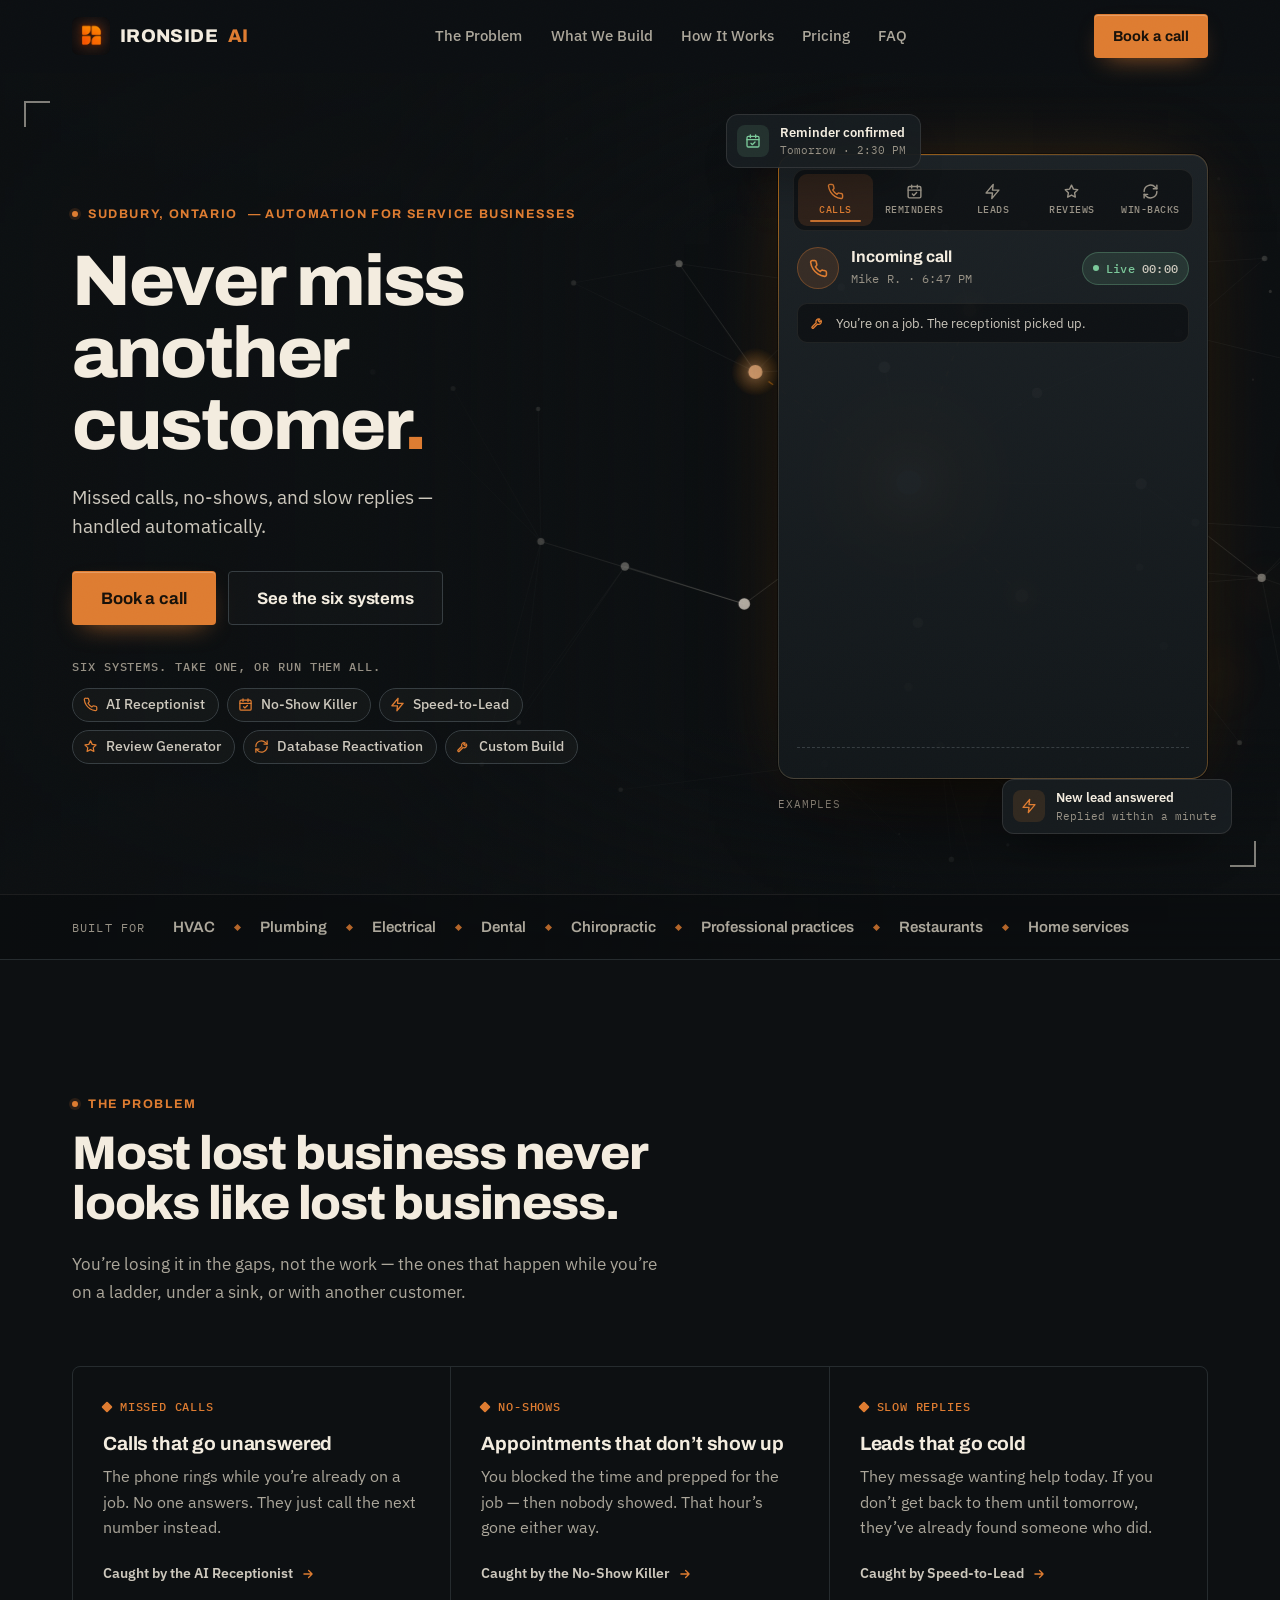
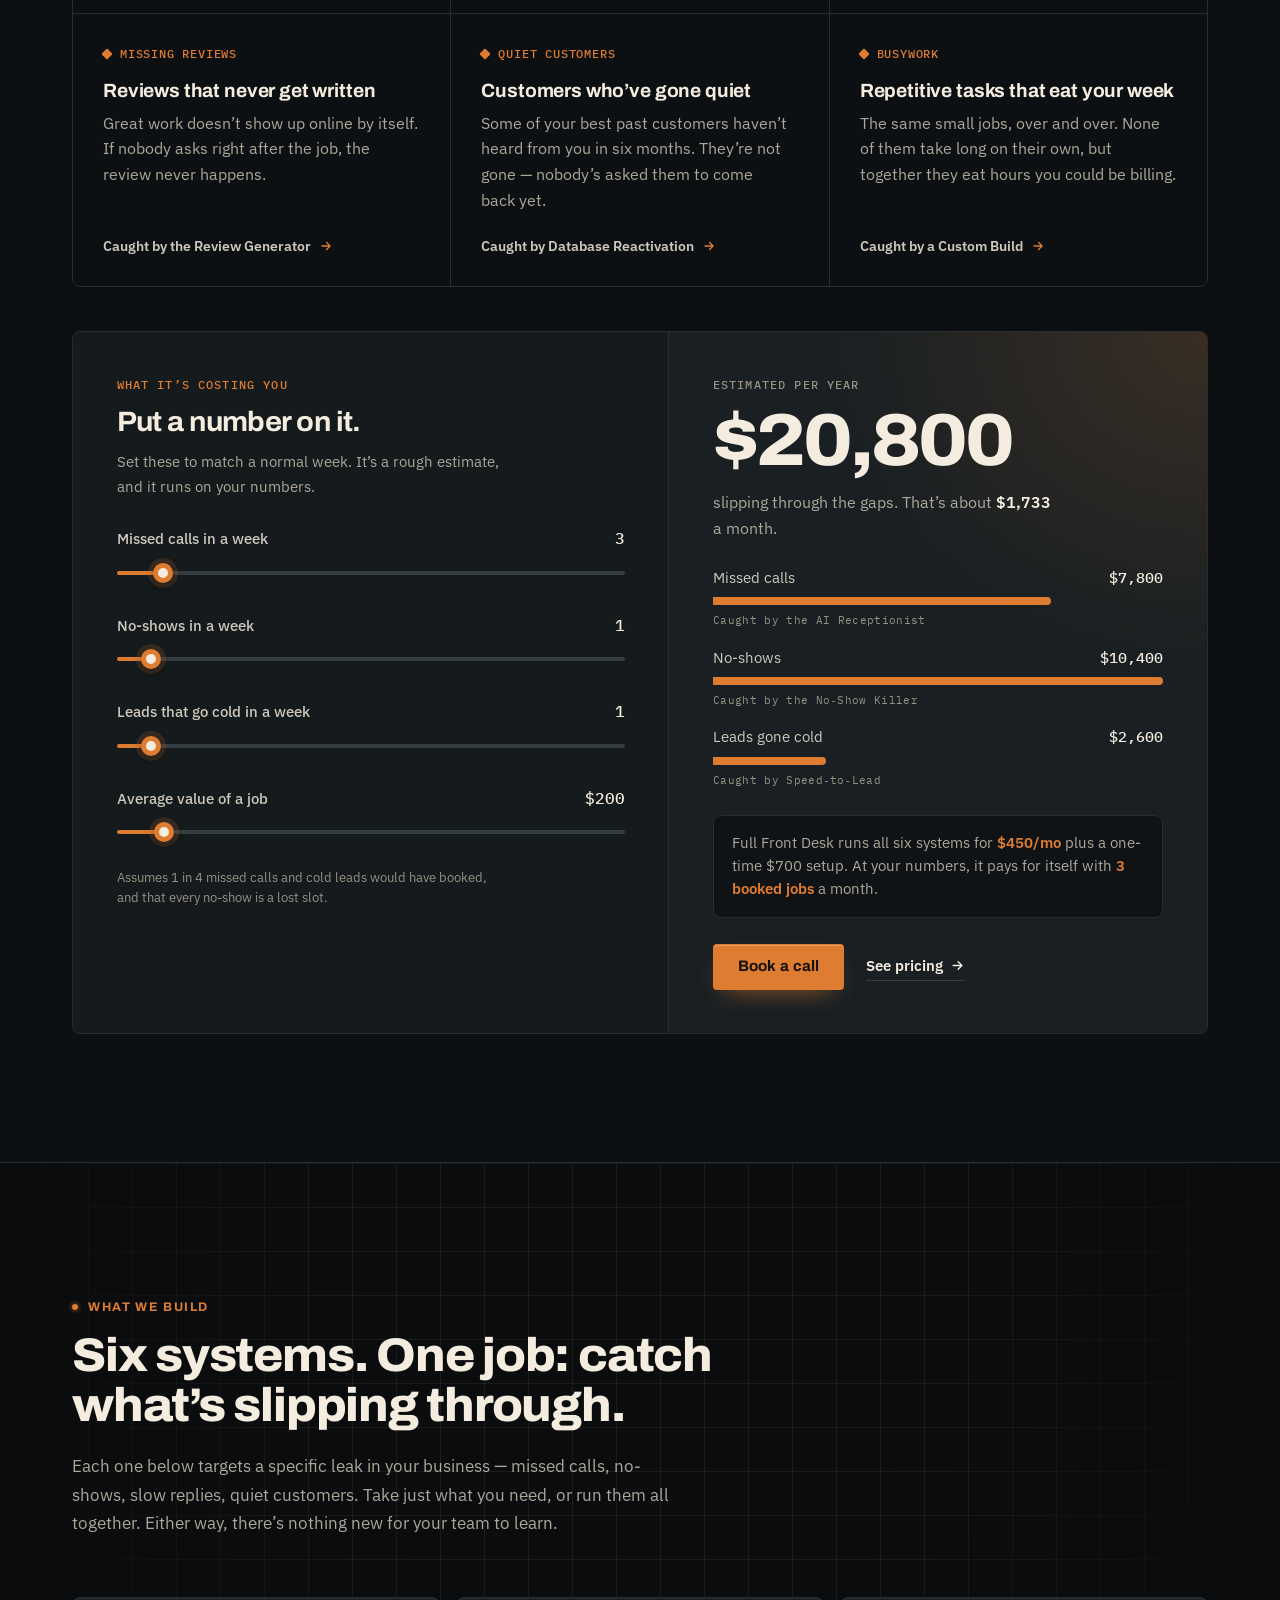
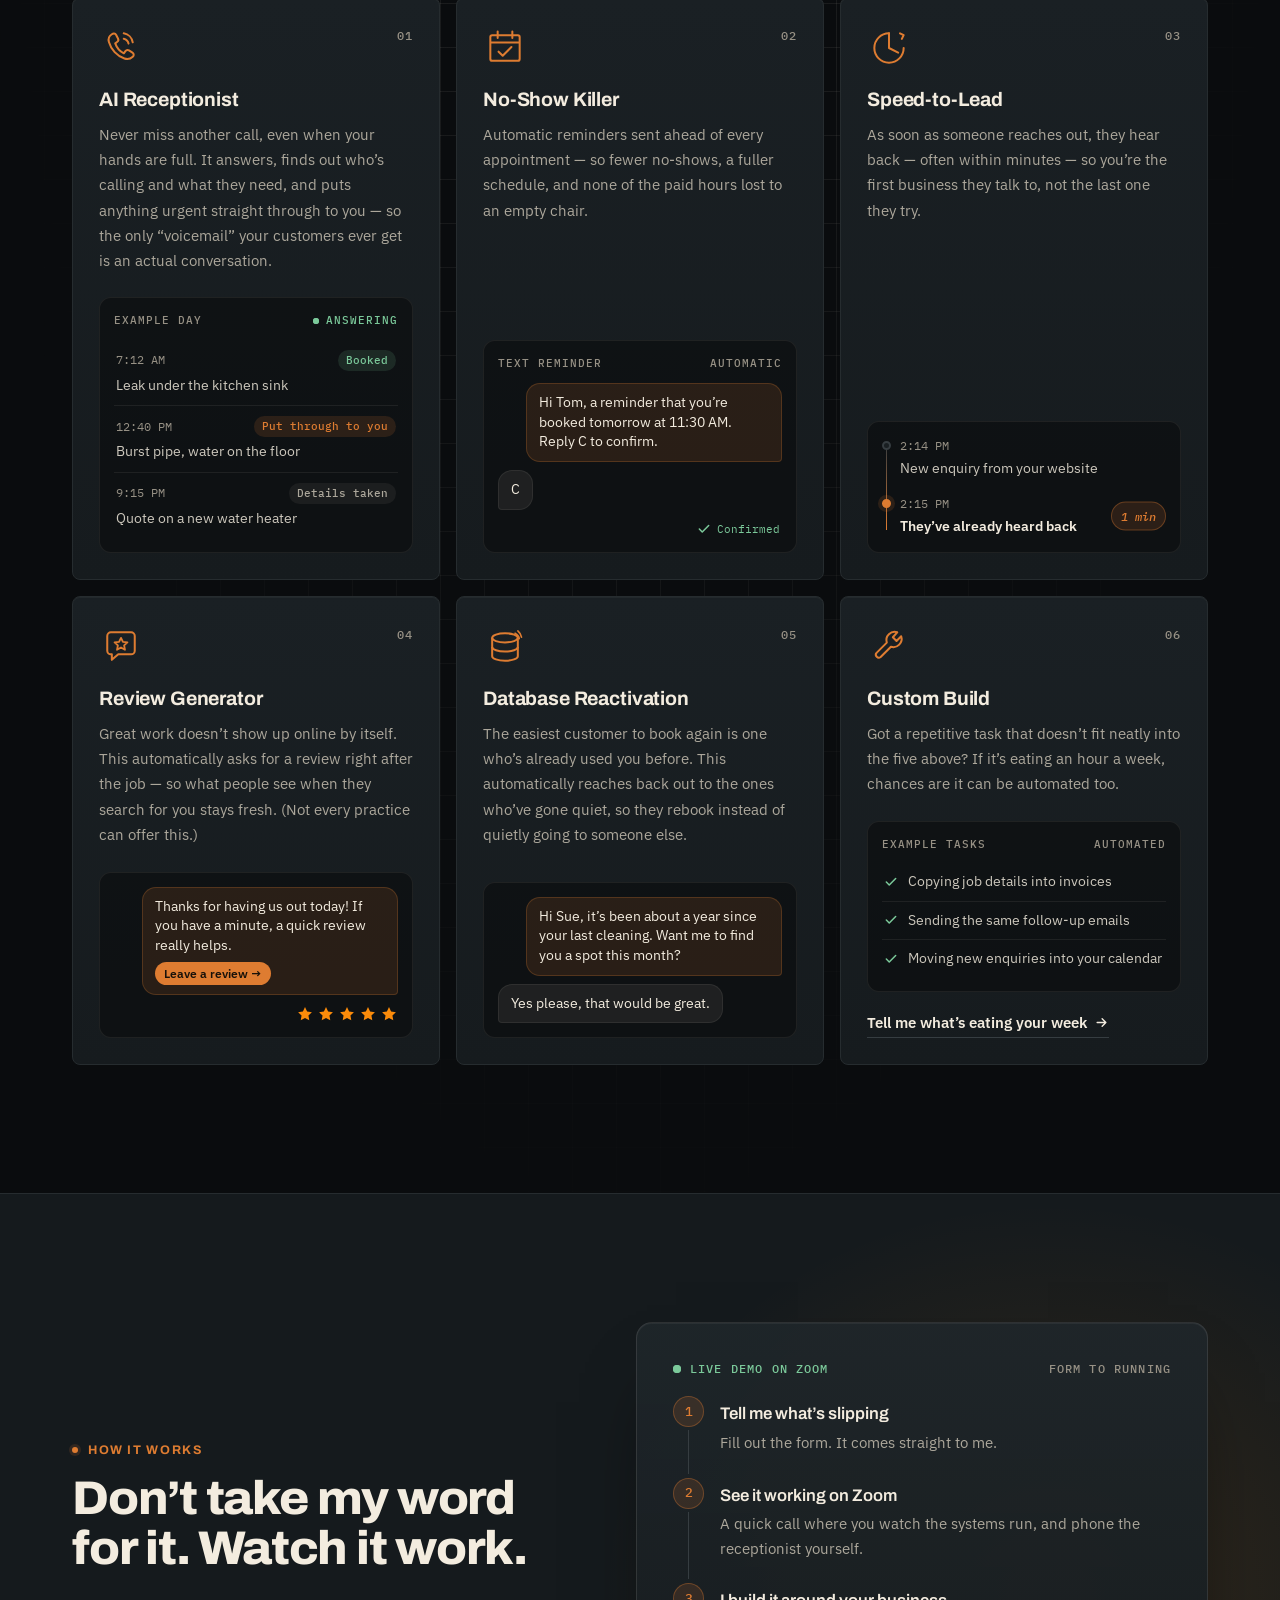
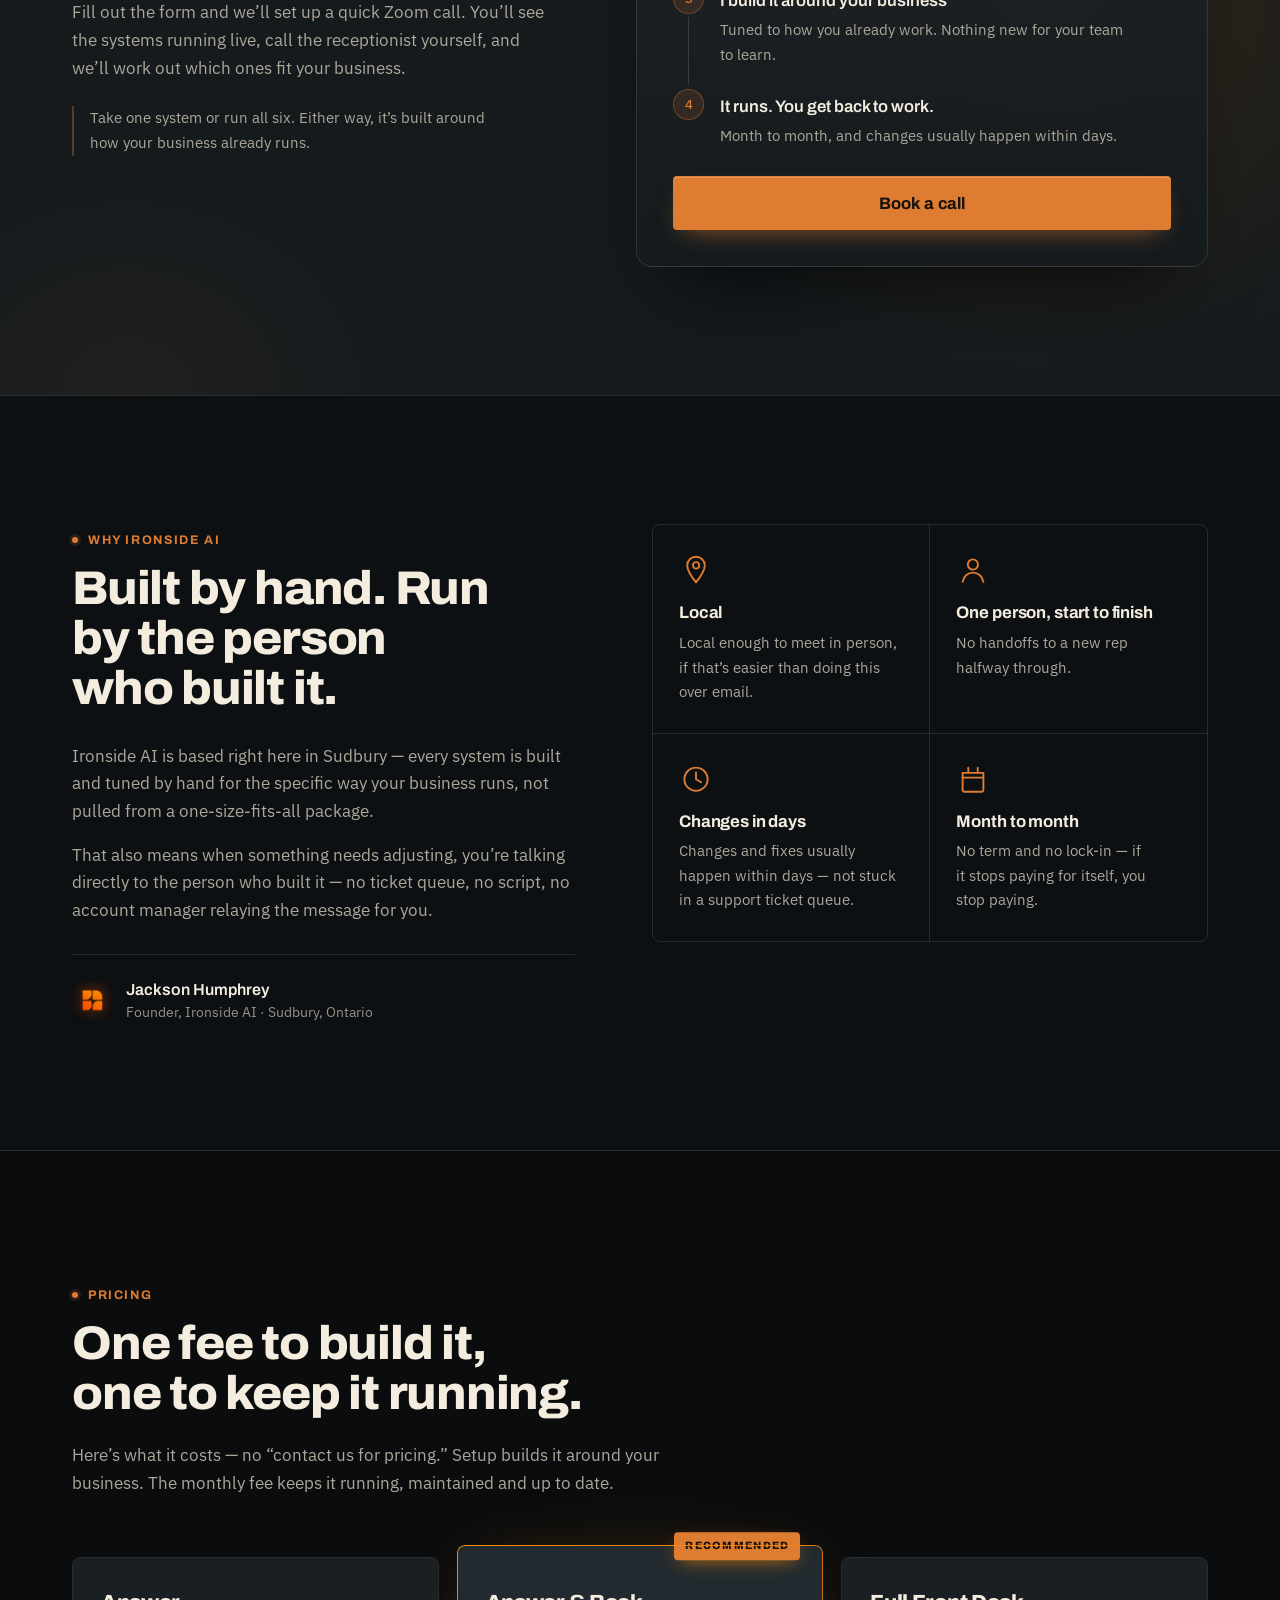
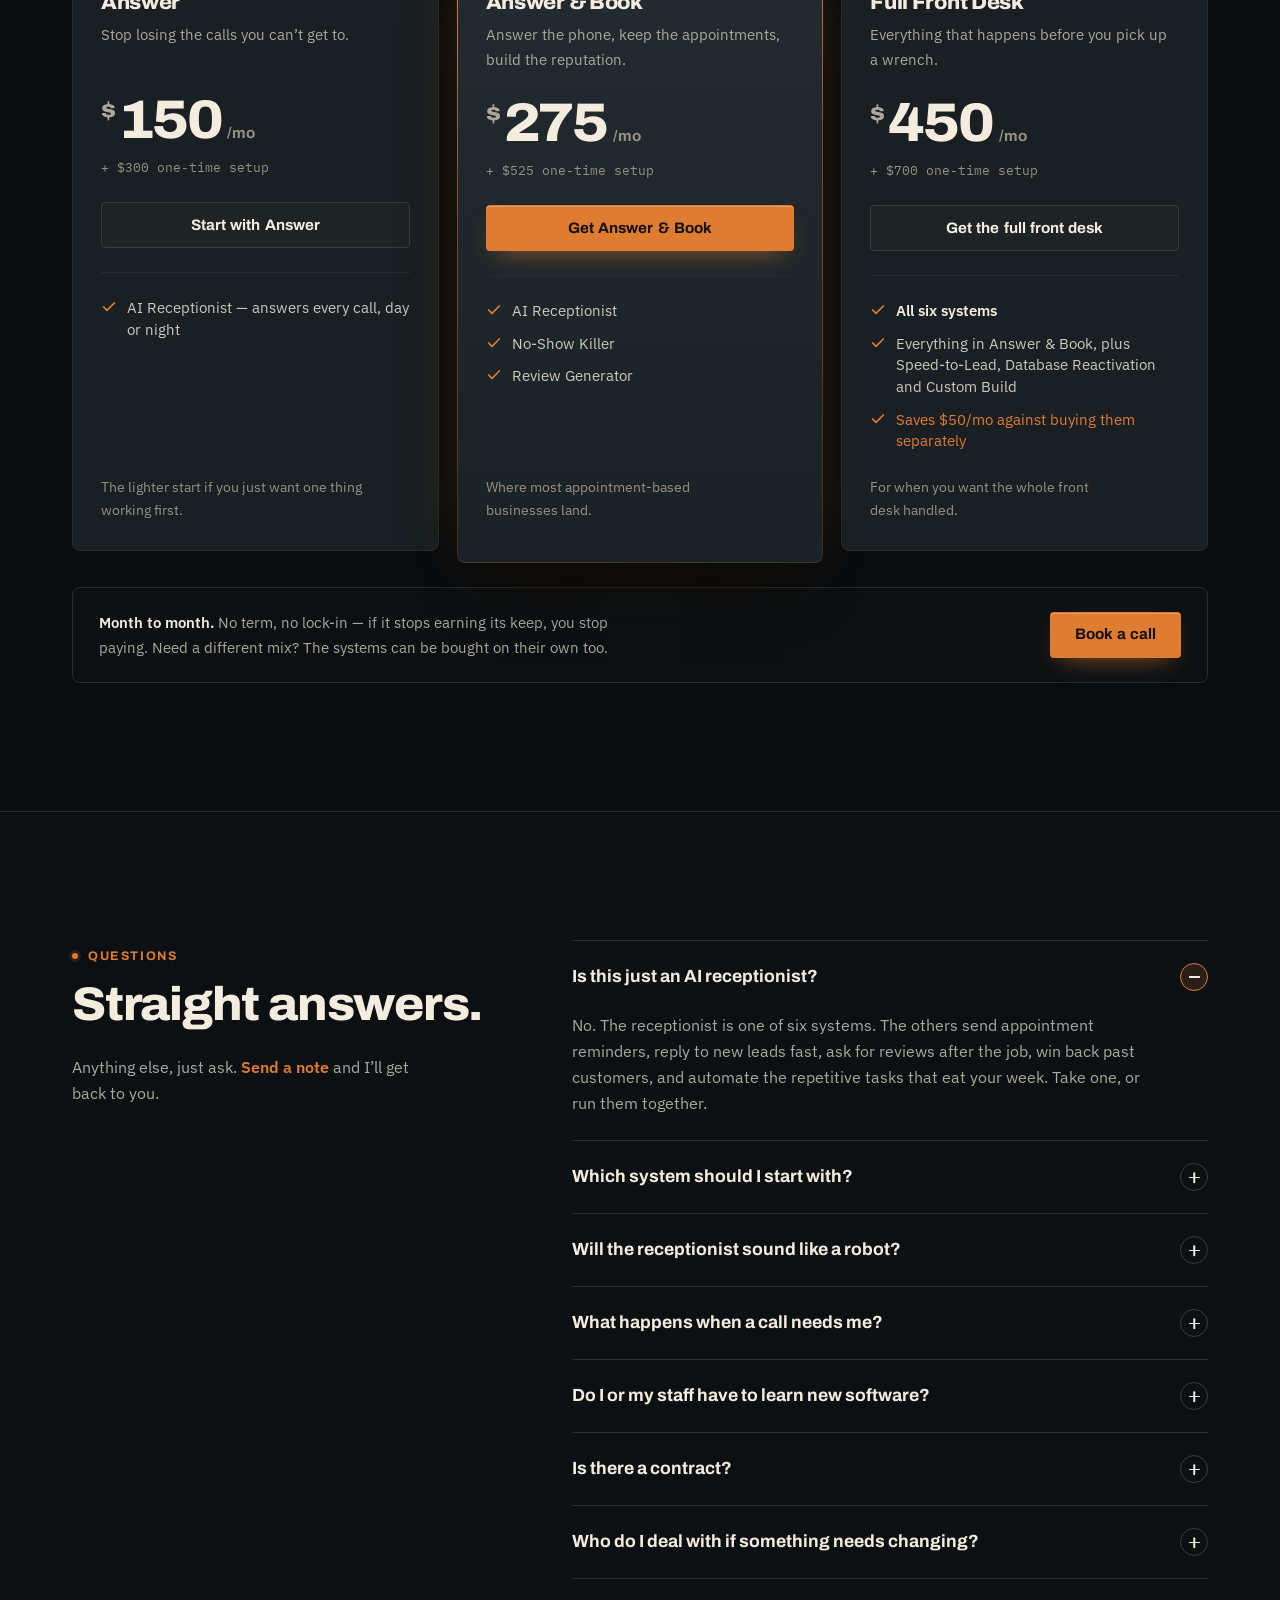
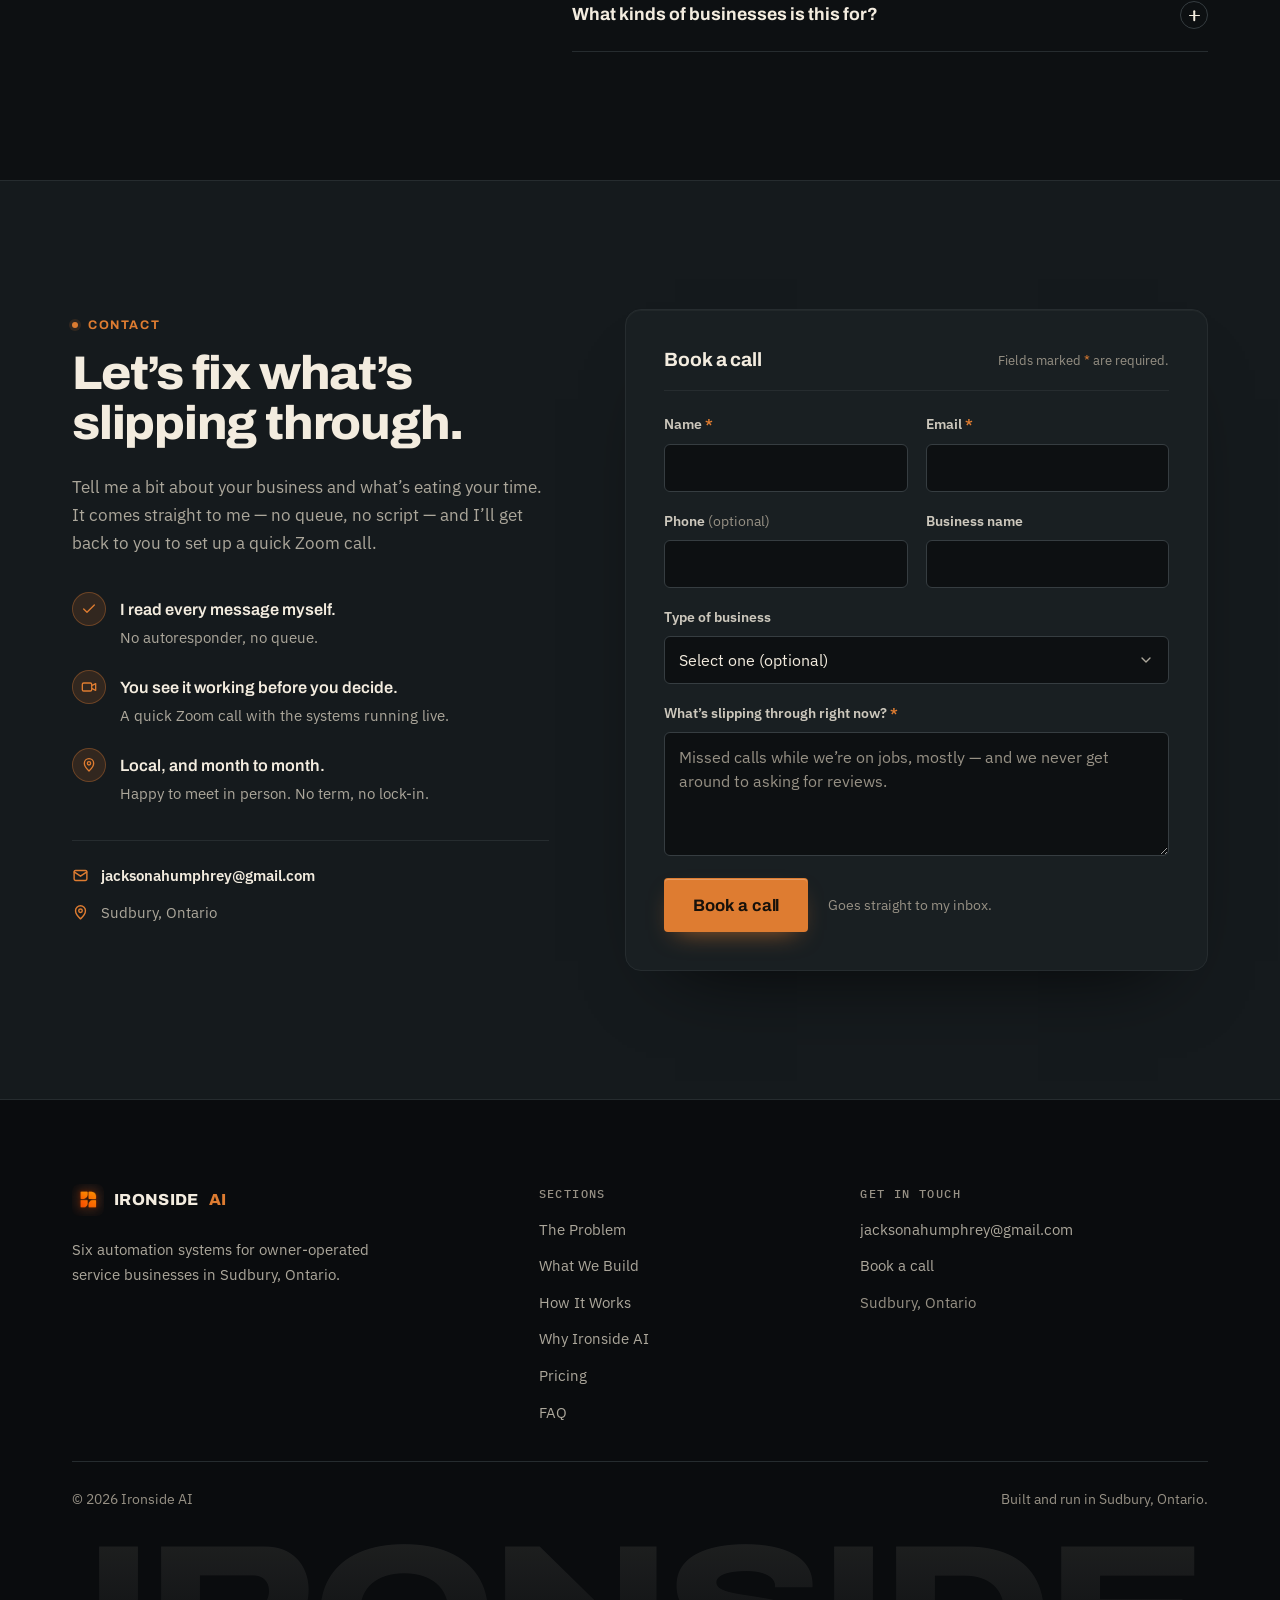
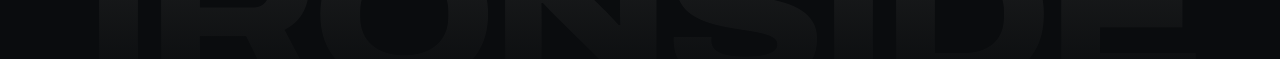
==== commit 94236b79: "Add files via upload" ====
--- a/index.html
+++ b/index.html
@@ -4,7 +4,7 @@
 <meta charset="UTF-8">
 <meta name="viewport" content="width=device-width, initial-scale=1.0, viewport-fit=cover">
 <title>Ironside AI | AI Automation for Service Businesses in Sudbury, Ontario</title>
-<meta name="description" content="Ironside AI builds practical AI automation systems for local, owner-operated service businesses in Sudbury, Ontario — missed-call handling, no-show reduction, faster lead response, and review requests.">
+<meta name="description" content="Ironside AI builds practical AI automation systems for local, owner-operated service businesses in Sudbury, Ontario — missed-call handling, no-show reminders, fast replies to new leads, review requests, past-customer reactivation, and custom automation.">
 <link rel="canonical" href="https://ironside-site.onrender.com/">
 <meta name="theme-color" content="#0D1012">
 <meta name="color-scheme" content="dark">
@@ -14,14 +14,14 @@
 <meta property="og:locale" content="en_CA">
 <meta property="og:url" content="https://ironside-site.onrender.com/">
 <meta property="og:title" content="Ironside AI — Never miss another customer">
-<meta property="og:description" content="Call 705-805-2881 and talk to the system yourself. AI automation for owner-operated service businesses in Sudbury, Ontario.">
+<meta property="og:description" content="Six automation systems for owner-operated service businesses in Sudbury, Ontario: an AI receptionist, no-show reminders, fast replies to new leads, review requests, past-customer reactivation, and custom builds.">
 <meta property="og:image" content="https://ironside-site.onrender.com/og-image.png">
 <meta property="og:image:width" content="1200">
 <meta property="og:image:height" content="630">
-<meta property="og:image:alt" content="Ironside AI. Never miss another customer. Call the live demo at 705-805-2881.">
+<meta property="og:image:alt" content="Ironside AI. Never miss another customer. Six automation systems for service businesses in Sudbury, Ontario.">
 <meta name="twitter:card" content="summary_large_image">
 <meta name="twitter:title" content="Ironside AI — Never miss another customer">
-<meta name="twitter:description" content="Call 705-805-2881 and talk to the system yourself. AI automation for owner-operated service businesses in Sudbury, Ontario.">
+<meta name="twitter:description" content="Six automation systems for owner-operated service businesses in Sudbury, Ontario: an AI receptionist, no-show reminders, fast replies to new leads, review requests, past-customer reactivation, and custom builds.">
 <meta name="twitter:image" content="https://ironside-site.onrender.com/og-image.png">
 
 <link rel="preconnect" href="https://fonts.googleapis.com">
@@ -37,7 +37,7 @@
   "@context": "https://schema.org",
   "@type": "ProfessionalService",
   "name": "Ironside AI",
-  "description": "AI automation systems for local, owner-operated service businesses — missed-call handling, no-show reduction, faster lead response, and review requests.",
+  "description": "Six AI automation systems for local, owner-operated service businesses: an AI receptionist, no-show reminders, fast replies to new leads, review requests, past-customer reactivation, and custom builds.",
   "areaServed": {
     "@type": "City",
     "name": "Greater Sudbury",
@@ -49,13 +49,24 @@
     "addressRegion": "ON",
     "addressCountry": "CA"
   },
-  "telephone": "+1-705-805-2881",
   "email": "jacksonahumphrey@gmail.com",
   "url": "https://ironside-site.onrender.com/",
   "logo": "https://ironside-site.onrender.com/logo-180.png",
   "image": "https://ironside-site.onrender.com/og-image.png",
   "priceRange": "$150–$450 per month",
-  "founder": { "@type": "Person", "name": "Jackson Humphrey" }
+  "founder": { "@type": "Person", "name": "Jackson Humphrey" },
+  "hasOfferCatalog": {
+    "@type": "OfferCatalog",
+    "name": "Automation systems",
+    "itemListElement": [
+      { "@type": "Offer", "itemOffered": { "@type": "Service", "name": "AI Receptionist", "description": "Answers every call, finds out what the caller needs, and puts anything urgent straight through." } },
+      { "@type": "Offer", "itemOffered": { "@type": "Service", "name": "No-Show Killer", "description": "Automatic reminders sent ahead of every appointment." } },
+      { "@type": "Offer", "itemOffered": { "@type": "Service", "name": "Speed-to-Lead", "description": "New enquiries hear back fast, often within minutes." } },
+      { "@type": "Offer", "itemOffered": { "@type": "Service", "name": "Review Generator", "description": "Automatically asks for a review right after the job." } },
+      { "@type": "Offer", "itemOffered": { "@type": "Service", "name": "Database Reactivation", "description": "Reaches back out to past customers who have gone quiet." } },
+      { "@type": "Offer", "itemOffered": { "@type": "Service", "name": "Custom Build", "description": "Automation for repetitive tasks that don't fit the other five." } }
+    ]
+  }
 }
 </script>
 <script type="application/ld+json">
@@ -63,16 +74,18 @@
   "@context": "https://schema.org",
   "@type": "FAQPage",
   "mainEntity": [
-    { "@type": "Question", "name": "Will it sound like a robot?",
-      "acceptedAnswer": { "@type": "Answer", "text": "Call 705-805-2881 and judge for yourself. That's the receptionist, live. Ninety seconds tells you more than anything written here." } },
+    { "@type": "Question", "name": "Is this just an AI receptionist?",
+      "acceptedAnswer": { "@type": "Answer", "text": "No. The receptionist is one of six systems. The others send appointment reminders, reply to new leads fast, ask for reviews after the job, win back past customers, and automate the repetitive tasks that eat your week. Take one, or run them together." } },
+    { "@type": "Question", "name": "Which system should I start with?",
+      "acceptedAnswer": { "@type": "Answer", "text": "Whichever leak is costing you the most. On our call we look at where work is slipping through (missed calls, no-shows, slow replies, quiet customers) and start there. Most appointment-based businesses land on Answer & Book." } },
+    { "@type": "Question", "name": "Will the receptionist sound like a robot?",
+      "acceptedAnswer": { "@type": "Answer", "text": "Judge it for yourself. On our Zoom call you can phone the receptionist live and talk to it the way your customers would." } },
     { "@type": "Question", "name": "What happens when a call needs me?",
       "acceptedAnswer": { "@type": "Answer", "text": "Anything urgent, or anything it shouldn't answer on its own, goes straight through to you. It handles the routine calls so you can handle the ones that need you." } },
     { "@type": "Question", "name": "Do I or my staff have to learn new software?",
       "acceptedAnswer": { "@type": "Answer", "text": "No. Each system is built around the way your business already runs, so there's nothing new for your team to learn." } },
     { "@type": "Question", "name": "Is there a contract?",
-      "acceptedAnswer": { "@type": "Answer", "text": "No. It's month to month with no term and no lock-in. If it stops paying for itself, you stop paying." } },
-    { "@type": "Question", "name": "Can I start with just one system?",
-      "acceptedAnswer": { "@type": "Answer", "text": "Yes. The Answer plan is the AI Receptionist on its own, and every system can be bought separately." } },
+      "acceptedAnswer": { "@type": "Answer", "text": "No. It's month to month with no term and no lock-in. If it stops paying for itself, you stop paying. Every system can also be bought on its own." } },
     { "@type": "Question", "name": "Who do I deal with if something needs changing?",
       "acceptedAnswer": { "@type": "Answer", "text": "Me, the person who built it. There's no ticket queue and no account manager in between. Changes and fixes usually happen within days." } },
     { "@type": "Question", "name": "What kinds of businesses is this for?",
@@ -89,7 +102,7 @@
   <div class="wrap header-inner">
     <a href="#hero" class="wordmark" aria-label="Ironside AI, back to top">
       <img src="logo-180.png" alt="" class="wordmark-icon" width="38" height="38">
-      IRONSIDE<span>AI</span>
+      <span class="wordmark-text">IRONSIDE<span class="ai">AI</span></span>
     </a>
 
     <nav class="main-nav" aria-label="Primary">
@@ -100,14 +113,13 @@
       <ul id="navList">
         <li><a href="#problem">The Problem</a></li>
         <li><a href="#build">What We Build</a></li>
-        <li><a href="#demo">Hear It</a></li>
+        <li><a href="#how">How It Works</a></li>
         <li><a href="#pricing">Pricing</a></li>
         <li><a href="#faq">FAQ</a></li>
-        <li><a href="#contact">Contact</a></li>
       </ul>
     </nav>
 
-    <a href="tel:+17058052881" class="btn btn-accent nav-cta" aria-label="Call the demo line, 705-805-2881"><svg class="ph" viewBox="0 0 24 24" fill="none" stroke="currentColor" stroke-width="2" stroke-linecap="round" stroke-linejoin="round" aria-hidden="true"><path d="M22 16.9v3a2 2 0 0 1-2.2 2 19.8 19.8 0 0 1-8.6-3.1 19.5 19.5 0 0 1-6-6A19.8 19.8 0 0 1 2.1 4.2 2 2 0 0 1 4.1 2h3a2 2 0 0 1 2 1.7c.1 1 .4 1.9.7 2.8a2 2 0 0 1-.5 2.1L8.1 9.9a16 16 0 0 0 6 6l1.3-1.3a2 2 0 0 1 2.1-.4c.9.3 1.8.5 2.8.6a2 2 0 0 1 1.7 2Z"/></svg><span class="nav-num">705-805-2881</span></a>
+    <a href="#contact" class="btn btn-accent nav-cta">Book a call</a>
   </div>
 </header>
 
@@ -306,35 +318,54 @@
         <h1>Never miss another customer<span class="h1-dot">.</span></h1>
         <p class="hero-sub">Missed calls, no-shows, and slow replies &mdash; handled automatically.</p>
         <div class="hero-actions">
-          <a href="tel:+17058052881" class="btn btn-accent btn-lg"><svg class="ph" viewBox="0 0 24 24" fill="none" stroke="currentColor" stroke-width="2" stroke-linecap="round" stroke-linejoin="round" aria-hidden="true"><path d="M22 16.9v3a2 2 0 0 1-2.2 2 19.8 19.8 0 0 1-8.6-3.1 19.5 19.5 0 0 1-6-6A19.8 19.8 0 0 1 2.1 4.2 2 2 0 0 1 4.1 2h3a2 2 0 0 1 2 1.7c.1 1 .4 1.9.7 2.8a2 2 0 0 1-.5 2.1L8.1 9.9a16 16 0 0 0 6 6l1.3-1.3a2 2 0 0 1 2.1-.4c.9.3 1.8.5 2.8.6a2 2 0 0 1 1.7 2Z"/></svg>Call 705-805-2881</a>
-          <a href="#build" class="btn btn-ghost btn-lg">See what we build</a>
-        </div>
-        <p class="hero-demo-note"><span class="live-dot" aria-hidden="true"></span><span>That number <em>is</em> the receptionist. Ring it and talk to it like you&rsquo;re a customer trying to book a job.</span></p>
+          <a href="#contact" class="btn btn-accent btn-lg">Book a call</a>
+          <a href="#build" class="btn btn-ghost btn-lg">See the six systems</a>
+        </div>
+        <div class="hero-systems">
+          <p class="hero-systems-label">Six systems. Take one, or run them all.</p>
+          <ul class="system-chips">
+            <li><a href="#sys-receptionist"><svg viewBox="0 0 24 24" fill="none" stroke="currentColor" stroke-width="2" stroke-linecap="round" stroke-linejoin="round" aria-hidden="true"><path d="M22 16.9v3a2 2 0 0 1-2.2 2 19.8 19.8 0 0 1-8.6-3.1 19.5 19.5 0 0 1-6-6A19.8 19.8 0 0 1 2.1 4.2 2 2 0 0 1 4.1 2h3a2 2 0 0 1 2 1.7c.1 1 .4 1.9.7 2.8a2 2 0 0 1-.5 2.1L8.1 9.9a16 16 0 0 0 6 6l1.3-1.3a2 2 0 0 1 2.1-.4c.9.3 1.8.5 2.8.6a2 2 0 0 1 1.7 2Z"/></svg>AI Receptionist</a></li>
+            <li><a href="#sys-noshow"><svg viewBox="0 0 24 24" fill="none" stroke="currentColor" stroke-width="2" stroke-linecap="round" stroke-linejoin="round" aria-hidden="true"><rect x="3" y="5" width="18" height="16" rx="2"/><path d="M3 10h18M8 3v4M16 3v4M9 15.5l2 2 4-4"/></svg>No&#8209;Show Killer</a></li>
+            <li><a href="#sys-speed"><svg viewBox="0 0 24 24" fill="none" stroke="currentColor" stroke-width="2" stroke-linecap="round" stroke-linejoin="round" aria-hidden="true"><path d="M13 2 3 14h9l-1 8 10-12h-9l1-8Z"/></svg>Speed&#8209;to&#8209;Lead</a></li>
+            <li><a href="#sys-reviews"><svg viewBox="0 0 24 24" fill="none" stroke="currentColor" stroke-width="2" stroke-linecap="round" stroke-linejoin="round" aria-hidden="true"><path d="m12 3 2.7 5.6 6.1.9-4.4 4.3 1 6.1L12 17l-5.4 2.9 1-6.1-4.4-4.3 6.1-.9Z"/></svg>Review Generator</a></li>
+            <li><a href="#sys-reactivation"><svg viewBox="0 0 24 24" fill="none" stroke="currentColor" stroke-width="2" stroke-linecap="round" stroke-linejoin="round" aria-hidden="true"><path d="M3 12a9 9 0 0 1 15.5-6.2L21 8"/><path d="M21 3v5h-5"/><path d="M21 12a9 9 0 0 1-15.5 6.2L3 16"/><path d="M3 21v-5h5"/></svg>Database Reactivation</a></li>
+            <li><a href="#sys-custom"><svg viewBox="0 0 24 24" fill="none" stroke="currentColor" stroke-width="2" stroke-linecap="round" stroke-linejoin="round" aria-hidden="true"><path d="M14.7 6.3a4 4 0 0 0-5.4 5.3l-6 6a1.4 1.4 0 0 0 2 2l6-6a4 4 0 0 0 5.4-5.4l-2.4 2.4-2-2 2.4-2.3Z"/></svg>Custom Build</a></li>
+          </ul>
+        </div>
       </div>
 
       <figure class="hero-visual" id="heroVisual">
-        <div class="call-card" id="callCard" data-state="done" aria-hidden="true">
-          <div class="cc-head">
-            <span class="cc-avatar"><svg viewBox="0 0 24 24" fill="none" stroke="currentColor" stroke-width="2" stroke-linecap="round" stroke-linejoin="round"><path d="M22 16.9v3a2 2 0 0 1-2.2 2 19.8 19.8 0 0 1-8.6-3.1 19.5 19.5 0 0 1-6-6A19.8 19.8 0 0 1 2.1 4.2 2 2 0 0 1 4.1 2h3a2 2 0 0 1 2 1.7c.1 1 .4 1.9.7 2.8a2 2 0 0 1-.5 2.1L8.1 9.9a16 16 0 0 0 6 6l1.3-1.3a2 2 0 0 1 2.1-.4c.9.3 1.8.5 2.8.6a2 2 0 0 1 1.7 2Z"/></svg></span>
-            <div class="cc-id">
-              <p class="cc-title">Incoming call</p>
-              <p class="cc-number">(705) 555-0148<span class="cc-when"> &middot; 6:47 PM</span></p>
-            </div>
-            <span class="cc-pill"><i class="cc-pill-dot"></i><span class="cc-pill-text">Answered</span><span class="cc-timer">00:44</span></span>
-          </div>
-
-          <p class="cc-banner"><svg viewBox="0 0 24 24" fill="none" stroke="currentColor" stroke-width="2" stroke-linecap="round" stroke-linejoin="round"><path d="M14.7 6.3a4 4 0 0 0-5.4 5.3l-6 6a1.4 1.4 0 0 0 2 2l6-6a4 4 0 0 0 5.4-5.4l-2.4 2.4-2-2 2.4-2.3Z"/></svg><span>You&rsquo;re on a job. The receptionist picked up.</span></p>
-
-          <ol class="cc-thread">
-            <li class="msg msg--in"><span class="msg-who">Caller</span><p>Hi, our furnace quit last night. Any chance someone can come out tomorrow?</p></li>
-            <li class="msg msg--out"><span class="msg-who">Receptionist</span><span class="dots"><i></i><i></i><i></i></span><p>Sorry to hear that. I can get a tech out tomorrow at 9&nbsp;AM or 1&nbsp;PM. Which works better?</p></li>
-            <li class="msg msg--in"><span class="msg-who">Caller</span><p>9 is perfect.</p></li>
-            <li class="msg msg--out"><span class="msg-who">Receptionist</span><span class="dots"><i></i><i></i><i></i></span><p>You&rsquo;re booked for 9&nbsp;AM. A text confirmation is on its way.</p></li>
-          </ol>
-
-          <div class="cc-results">
-            <p class="cc-result cc-result--ok"><svg viewBox="0 0 24 24" fill="none" stroke="currentColor" stroke-width="2.4" stroke-linecap="round" stroke-linejoin="round"><path d="M20 6 9 17l-5-5"/></svg>Booked &middot; Thu, 9:00&nbsp;AM</p>
-            <p class="cc-result"><svg viewBox="0 0 24 24" fill="none" stroke="currentColor" stroke-width="2" stroke-linecap="round" stroke-linejoin="round"><path d="M21 15a2 2 0 0 1-2 2H7l-4 4V5a2 2 0 0 1 2-2h14a2 2 0 0 1 2 2z"/></svg>Summary texted to you</p>
+        <div class="call-card" id="callCard" data-state="done" data-scene="0">
+          <div class="scene-tabs" role="group" aria-label="Examples from each system">
+            <button type="button" class="scene-tab is-active" data-scene="0" aria-pressed="true"><svg viewBox="0 0 24 24" fill="none" stroke="currentColor" stroke-width="2" stroke-linecap="round" stroke-linejoin="round" aria-hidden="true"><path d="M22 16.9v3a2 2 0 0 1-2.2 2 19.8 19.8 0 0 1-8.6-3.1 19.5 19.5 0 0 1-6-6A19.8 19.8 0 0 1 2.1 4.2 2 2 0 0 1 4.1 2h3a2 2 0 0 1 2 1.7c.1 1 .4 1.9.7 2.8a2 2 0 0 1-.5 2.1L8.1 9.9a16 16 0 0 0 6 6l1.3-1.3a2 2 0 0 1 2.1-.4c.9.3 1.8.5 2.8.6a2 2 0 0 1 1.7 2Z"/></svg><span>Calls</span><span class="sr-only"> (AI Receptionist example)</span></button>
+            <button type="button" class="scene-tab" data-scene="1" aria-pressed="false"><svg viewBox="0 0 24 24" fill="none" stroke="currentColor" stroke-width="2" stroke-linecap="round" stroke-linejoin="round" aria-hidden="true"><rect x="3" y="5" width="18" height="16" rx="2"/><path d="M3 10h18M8 3v4M16 3v4M9 15.5l2 2 4-4"/></svg><span>Reminders</span><span class="sr-only"> (No-Show Killer example)</span></button>
+            <button type="button" class="scene-tab" data-scene="2" aria-pressed="false"><svg viewBox="0 0 24 24" fill="none" stroke="currentColor" stroke-width="2" stroke-linecap="round" stroke-linejoin="round" aria-hidden="true"><path d="M13 2 3 14h9l-1 8 10-12h-9l1-8Z"/></svg><span>Leads</span><span class="sr-only"> (Speed-to-Lead example)</span></button>
+            <button type="button" class="scene-tab" data-scene="3" aria-pressed="false"><svg viewBox="0 0 24 24" fill="none" stroke="currentColor" stroke-width="2" stroke-linecap="round" stroke-linejoin="round" aria-hidden="true"><path d="m12 3 2.7 5.6 6.1.9-4.4 4.3 1 6.1L12 17l-5.4 2.9 1-6.1-4.4-4.3 6.1-.9Z"/></svg><span>Reviews</span><span class="sr-only"> (Review Generator example)</span></button>
+            <button type="button" class="scene-tab" data-scene="4" aria-pressed="false"><svg viewBox="0 0 24 24" fill="none" stroke="currentColor" stroke-width="2" stroke-linecap="round" stroke-linejoin="round" aria-hidden="true"><path d="M3 12a9 9 0 0 1 15.5-6.2L21 8"/><path d="M21 3v5h-5"/><path d="M21 12a9 9 0 0 1-15.5 6.2L3 16"/><path d="M3 21v-5h5"/></svg><span>Win-backs</span><span class="sr-only"> (Database Reactivation example)</span></button>
+          </div>
+          <div class="cc-stage" aria-hidden="true">
+            <div class="cc-head">
+              <span class="cc-avatar"><svg viewBox="0 0 24 24" fill="none" stroke="currentColor" stroke-width="2" stroke-linecap="round" stroke-linejoin="round"><path d="M22 16.9v3a2 2 0 0 1-2.2 2 19.8 19.8 0 0 1-8.6-3.1 19.5 19.5 0 0 1-6-6A19.8 19.8 0 0 1 2.1 4.2 2 2 0 0 1 4.1 2h3a2 2 0 0 1 2 1.7c.1 1 .4 1.9.7 2.8a2 2 0 0 1-.5 2.1L8.1 9.9a16 16 0 0 0 6 6l1.3-1.3a2 2 0 0 1 2.1-.4c.9.3 1.8.5 2.8.6a2 2 0 0 1 1.7 2Z"/></svg></span>
+              <div class="cc-id">
+                <p class="cc-title">Incoming call</p>
+                <p class="cc-number">Mike R.<span class="cc-when"> &middot; 6:47 PM</span></p>
+              </div>
+              <span class="cc-pill"><i class="cc-pill-dot"></i><span class="cc-pill-text">Booked</span><span class="cc-timer">00:44</span></span>
+            </div>
+
+            <p class="cc-banner"><svg viewBox="0 0 24 24" fill="none" stroke="currentColor" stroke-width="2" stroke-linecap="round" stroke-linejoin="round"><path d="M14.7 6.3a4 4 0 0 0-5.4 5.3l-6 6a1.4 1.4 0 0 0 2 2l6-6a4 4 0 0 0 5.4-5.4l-2.4 2.4-2-2 2.4-2.3Z"/></svg><span>You&rsquo;re on a job. The receptionist picked up.</span></p>
+
+            <ol class="cc-thread">
+              <li class="msg msg--in"><span class="msg-who">Caller</span><p>Hi, our furnace quit last night. Any chance someone can come out tomorrow?</p></li>
+              <li class="msg msg--out"><span class="msg-who">Receptionist</span><span class="dots"><i></i><i></i><i></i></span><p>Sorry to hear that. I can get a tech out tomorrow at 9&nbsp;AM or 1&nbsp;PM. Which works better?</p></li>
+              <li class="msg msg--in"><span class="msg-who">Caller</span><p>9 is perfect.</p></li>
+              <li class="msg msg--out"><span class="msg-who">Receptionist</span><span class="dots"><i></i><i></i><i></i></span><p>You&rsquo;re booked for 9&nbsp;AM. A text confirmation is on its way.</p></li>
+            </ol>
+
+            <div class="cc-results">
+              <p class="cc-result cc-result--ok"><svg viewBox="0 0 24 24" fill="none" stroke="currentColor" stroke-width="2.4" stroke-linecap="round" stroke-linejoin="round"><path d="M20 6 9 17l-5-5"/></svg>Booked &middot; Thu, 9:00&nbsp;AM</p>
+              <p class="cc-result"><svg viewBox="0 0 24 24" fill="none" stroke="currentColor" stroke-width="2" stroke-linecap="round" stroke-linejoin="round"><path d="M21 15a2 2 0 0 1-2 2H7l-4 4V5a2 2 0 0 1 2-2h14a2 2 0 0 1 2 2z"/></svg>Summary texted to you</p>
+            </div>
           </div>
         </div>
 
@@ -347,7 +378,7 @@
           <p><strong>New lead answered</strong><span>Replied within a minute</span></p>
         </div>
 
-        <figcaption class="cc-caption"><span class="sr-only">Illustration of an example call. While the owner is on a job, the AI receptionist answers, books a furnace repair for 9 AM the next day, and texts the owner a summary. </span><span aria-hidden="true">Example call</span></figcaption>
+        <figcaption class="cc-caption"><span class="sr-only">Illustrated examples: the AI receptionist answering a call and booking a job, a reminder text that gets an appointment confirmed, a new website lead getting a reply within a minute, a review request sent after a job, and a past customer rebooked. </span><span aria-hidden="true">Examples</span></figcaption>
       </figure>
     </div>
 
@@ -399,44 +430,77 @@
           <p>They message wanting help today. If you don&rsquo;t get back to them until tomorrow, they&rsquo;ve already found someone who did.</p>
           <a class="pain-link" href="#sys-speed">Caught by Speed&#8209;to&#8209;Lead <svg viewBox="0 0 24 24" fill="none" stroke="currentColor" stroke-width="2.2" stroke-linecap="round" stroke-linejoin="round" aria-hidden="true"><path d="M5 12h14M13 6l6 6-6 6"/></svg></a>
         </li>
-        <li class="pain reveal" style="--i:4">
+        <li class="pain reveal" style="--i:1">
+          <p class="pain-tag">Missing reviews</p>
+          <h3>Reviews that never get written</h3>
+          <p>Great work doesn&rsquo;t show up online by itself. If nobody asks right after the job, the review never happens.</p>
+          <a class="pain-link" href="#sys-reviews">Caught by the Review Generator <svg viewBox="0 0 24 24" fill="none" stroke="currentColor" stroke-width="2.2" stroke-linecap="round" stroke-linejoin="round" aria-hidden="true"><path d="M5 12h14M13 6l6 6-6 6"/></svg></a>
+        </li>
+        <li class="pain reveal" style="--i:2">
           <p class="pain-tag">Quiet customers</p>
           <h3>Customers who&rsquo;ve gone quiet</h3>
           <p>Some of your best past customers haven&rsquo;t heard from you in six months. They&rsquo;re not gone &mdash; nobody&rsquo;s asked them to come back yet.</p>
           <a class="pain-link" href="#sys-reactivation">Caught by Database Reactivation <svg viewBox="0 0 24 24" fill="none" stroke="currentColor" stroke-width="2.2" stroke-linecap="round" stroke-linejoin="round" aria-hidden="true"><path d="M5 12h14M13 6l6 6-6 6"/></svg></a>
         </li>
+        <li class="pain reveal" style="--i:3">
+          <p class="pain-tag">Busywork</p>
+          <h3>Repetitive tasks that eat your week</h3>
+          <p>The same small jobs, over and over. None of them take long on their own, but together they eat hours you could be billing.</p>
+          <a class="pain-link" href="#sys-custom">Caught by a Custom Build <svg viewBox="0 0 24 24" fill="none" stroke="currentColor" stroke-width="2.2" stroke-linecap="round" stroke-linejoin="round" aria-hidden="true"><path d="M5 12h14M13 6l6 6-6 6"/></svg></a>
+        </li>
       </ul>
 
       <!-- missed-call math: hidden without JavaScript, since it needs it -->
       <div class="calc reveal" id="calc">
         <div class="calc-inputs">
           <div>
-            <p class="calc-kicker">Missed-call math</p>
+            <p class="calc-kicker">What it&rsquo;s costing you</p>
             <h3>Put a number on it.</h3>
             <p class="calc-intro">Set these to match a normal week. It&rsquo;s a rough estimate, and it runs on your numbers.</p>
           </div>
-
           <div class="calc-field">
-            <div class="calc-row"><label for="cCalls">Calls you miss in a week</label><output id="oCalls" for="cCalls">4</output></div>
-            <input type="range" id="cCalls" min="1" max="40" step="1" value="4">
+            <div class="calc-row"><label for="cCalls">Missed calls in a week</label><output id="oCalls" for="cCalls">3</output></div>
+            <input type="range" id="cCalls" min="0" max="40" step="1" value="3">
           </div>
           <div class="calc-field">
-            <div class="calc-row"><label for="cValue">Average value of a job</label><output id="oValue" for="cValue">$250</output></div>
-            <input type="range" id="cValue" min="50" max="2000" step="25" value="250">
+            <div class="calc-row"><label for="cNoshows">No-shows in a week</label><output id="oNoshows" for="cNoshows">1</output></div>
+            <input type="range" id="cNoshows" min="0" max="20" step="1" value="1">
           </div>
           <div class="calc-field">
-            <div class="calc-row"><label for="cRate">Callers who would have booked</label><output id="oRate" for="cRate">25%</output></div>
-            <input type="range" id="cRate" min="5" max="80" step="5" value="25">
-          </div>
+            <div class="calc-row"><label for="cLeads">Leads that go cold in a week</label><output id="oLeads" for="cLeads">1</output></div>
+            <input type="range" id="cLeads" min="0" max="20" step="1" value="1">
+          </div>
+          <div class="calc-field">
+            <div class="calc-row"><label for="cValue">Average value of a job</label><output id="oValue" for="cValue">$200</output></div>
+            <input type="range" id="cValue" min="50" max="2000" step="25" value="200">
+          </div>
+          <p class="calc-assume">Assumes 1 in 4 missed calls and cold leads would have booked, and that every no-show is a lost slot.</p>
         </div>
 
         <div class="calc-result">
           <p class="calc-result-label">Estimated per year</p>
-          <p class="calc-big"><span id="rYear">$13,000</span></p>
-          <p class="calc-month">in jobs going to whoever picked up instead. That&rsquo;s about <strong id="rMonth">$1,083</strong> a month.</p>
-          <p class="calc-break">The AI Receptionist is <strong>$150/mo</strong> plus a one-time $300 setup. At your numbers, it pays for itself with <strong id="rJobs">1 booked job</strong> a month.</p>
+          <p class="calc-big"><span id="rYear">$20,800</span></p>
+          <p class="calc-month">slipping through the gaps. That&rsquo;s about <strong id="rMonth">$1,733</strong> a month.</p>
+          <ul class="leaks">
+            <li class="leak">
+              <div class="leak-row"><span class="leak-name">Missed calls</span><span class="leak-val" id="vCalls">$7,800</span></div>
+              <div class="leak-bar"><i id="bCalls" style="--w:75%"></i></div>
+              <span class="leak-fix">Caught by the AI Receptionist</span>
+            </li>
+            <li class="leak">
+              <div class="leak-row"><span class="leak-name">No-shows</span><span class="leak-val" id="vNoshows">$10,400</span></div>
+              <div class="leak-bar"><i id="bNoshows" style="--w:100%"></i></div>
+              <span class="leak-fix">Caught by the No&#8209;Show Killer</span>
+            </li>
+            <li class="leak">
+              <div class="leak-row"><span class="leak-name">Leads gone cold</span><span class="leak-val" id="vLeads">$2,600</span></div>
+              <div class="leak-bar"><i id="bLeads" style="--w:25%"></i></div>
+              <span class="leak-fix">Caught by Speed&#8209;to&#8209;Lead</span>
+            </li>
+          </ul>
+          <p class="calc-break">Full Front Desk runs all six systems for <strong>$450/mo</strong> plus a one-time $700 setup. At your numbers, it pays for itself with <strong id="rJobs">3 booked jobs</strong> a month.</p>
           <div class="calc-actions">
-            <a href="tel:+17058052881" class="btn btn-accent"><svg class="ph" viewBox="0 0 24 24" fill="none" stroke="currentColor" stroke-width="2" stroke-linecap="round" stroke-linejoin="round" aria-hidden="true"><path d="M22 16.9v3a2 2 0 0 1-2.2 2 19.8 19.8 0 0 1-8.6-3.1 19.5 19.5 0 0 1-6-6A19.8 19.8 0 0 1 2.1 4.2 2 2 0 0 1 4.1 2h3a2 2 0 0 1 2 1.7c.1 1 .4 1.9.7 2.8a2 2 0 0 1-.5 2.1L8.1 9.9a16 16 0 0 0 6 6l1.3-1.3a2 2 0 0 1 2.1-.4c.9.3 1.8.5 2.8.6a2 2 0 0 1 1.7 2Z"/></svg>Call the live demo</a>
+            <a href="#contact" class="btn btn-accent">Book a call</a>
             <a href="#pricing" class="text-link">See pricing <svg viewBox="0 0 24 24" fill="none" stroke="currentColor" stroke-width="2.2" stroke-linecap="round" stroke-linejoin="round" aria-hidden="true"><path d="M5 12h14M13 6l6 6-6 6"/></svg></a>
           </div>
           <p class="sr-only" id="calcLive" aria-live="polite"></p>
@@ -461,7 +525,7 @@
 
       <div class="bento">
 
-        <article id="sys-receptionist" class="product-card pc--lead reveal" style="--i:1">
+        <article id="sys-receptionist" class="product-card reveal" style="--i:1">
           <div class="pc-main">
             <div class="pc-top">
               <div class="product-icon" aria-hidden="true">
@@ -487,14 +551,13 @@
               <ul class="call-log">
                 <li><time>7:12 AM</time><span>Leak under the kitchen sink</span><em class="tag tag--ok">Booked</em></li>
                 <li><time>12:40 PM</time><span>Burst pipe, water on the floor</span><em class="tag tag--hot">Put through to you</em></li>
-                <li><time>6:47 PM</time><span>Furnace not heating</span><em class="tag tag--ok">Booked</em></li>
                 <li><time>9:15 PM</time><span>Quote on a new water heater</span><em class="tag">Details taken</em></li>
               </ul>
             </div>
           </div>
         </article>
 
-        <article id="sys-noshow" class="product-card pc--wide reveal" style="--i:2">
+        <article id="sys-noshow" class="product-card reveal" style="--i:2">
           <div class="pc-top">
             <div class="product-icon" aria-hidden="true">
               <svg viewBox="0 0 48 48" fill="none" xmlns="http://www.w3.org/2000/svg">
@@ -515,7 +578,7 @@
             <div class="mini-panel">
               <p class="mini-head"><span>Text reminder</span><span>Automatic</span></p>
               <div class="sms-thread">
-                <p class="sms sms--out">Hi Dana, a reminder that you&rsquo;re booked tomorrow at 2:30&nbsp;PM. Reply C to confirm.</p>
+                <p class="sms sms--out">Hi Tom, a reminder that you&rsquo;re booked tomorrow at 11:30&nbsp;AM. Reply C to confirm.</p>
                 <p class="sms sms--in">C</p>
                 <p class="sms-meta"><svg class="tick" viewBox="0 0 24 24" fill="none" stroke="currentColor" stroke-width="2.6" stroke-linecap="round" stroke-linejoin="round"><path d="M20 6 9 17l-5-5"/></svg>Confirmed</p>
               </div>
@@ -523,7 +586,7 @@
           </div>
         </article>
 
-        <article id="sys-speed" class="product-card reveal" style="--i:1">
+        <article id="sys-speed" class="product-card reveal" style="--i:3">
           <div class="pc-top">
             <div class="product-icon" aria-hidden="true">
               <svg viewBox="0 0 48 48" fill="none" xmlns="http://www.w3.org/2000/svg">
@@ -549,7 +612,7 @@
           </div>
         </article>
 
-        <article id="sys-reviews" class="product-card reveal" style="--i:2">
+        <article id="sys-reviews" class="product-card reveal" style="--i:1">
           <div class="pc-top">
             <div class="product-icon" aria-hidden="true">
               <svg viewBox="0 0 48 48" fill="none" xmlns="http://www.w3.org/2000/svg">
@@ -581,7 +644,7 @@
           </div>
         </article>
 
-        <article id="sys-reactivation" class="product-card reveal" style="--i:3">
+        <article id="sys-reactivation" class="product-card reveal" style="--i:2">
           <div class="pc-top">
             <div class="product-icon" aria-hidden="true">
               <svg viewBox="0 0 48 48" fill="none" xmlns="http://www.w3.org/2000/svg">
@@ -603,14 +666,14 @@
           <div class="pc-visual" aria-hidden="true">
             <div class="mini-panel">
               <div class="sms-thread">
-                <p class="sms sms--out">Hi Mark, it&rsquo;s been about a year since your furnace tune-up. Want to get on the schedule before winter?</p>
-                <p class="sms sms--in">Yes please. Next week works.</p>
+                <p class="sms sms--out">Hi Sue, it&rsquo;s been about a year since your last cleaning. Want me to find you a spot this month?</p>
+                <p class="sms sms--in">Yes please, that would be great.</p>
               </div>
             </div>
           </div>
         </article>
 
-        <article id="sys-custom" class="product-card pc--full reveal" style="--i:1">
+        <article id="sys-custom" class="product-card reveal" style="--i:3">
           <div class="pc-top">
             <div class="product-icon" aria-hidden="true">
               <svg viewBox="0 0 48 48" fill="none" xmlns="http://www.w3.org/2000/svg">
@@ -619,49 +682,52 @@
             </div>
             <span class="product-num" aria-hidden="true">06</span>
           </div>
-          <div class="pc-main">
-            <h3>Custom Build</h3>
-            <p>
-              Got a repetitive task that doesn&rsquo;t fit neatly into the five above? If
-              it&rsquo;s eating an hour a week, chances are it can be automated too.
-            </p>
-          </div>
-          <a href="#contact" class="btn btn-ghost">Tell me what&rsquo;s eating your week</a>
+          <h3>Custom Build</h3>
+          <p>
+            Got a repetitive task that doesn&rsquo;t fit neatly into the five above? If
+            it&rsquo;s eating an hour a week, chances are it can be automated too.
+          </p>
+          <div class="pc-visual">
+            <div class="mini-panel" aria-hidden="true">
+              <p class="mini-head"><span>Example tasks</span><span>Automated</span></p>
+              <ul class="task-list">
+                <li><svg class="tick" viewBox="0 0 24 24" fill="none" stroke="currentColor" stroke-width="2.6" stroke-linecap="round" stroke-linejoin="round" aria-hidden="true"><path d="M20 6 9 17l-5-5"/></svg><span>Copying job details into invoices</span></li>
+                <li><svg class="tick" viewBox="0 0 24 24" fill="none" stroke="currentColor" stroke-width="2.6" stroke-linecap="round" stroke-linejoin="round" aria-hidden="true"><path d="M20 6 9 17l-5-5"/></svg><span>Sending the same follow-up emails</span></li>
+                <li><svg class="tick" viewBox="0 0 24 24" fill="none" stroke="currentColor" stroke-width="2.6" stroke-linecap="round" stroke-linejoin="round" aria-hidden="true"><path d="M20 6 9 17l-5-5"/></svg><span>Moving new enquiries into your calendar</span></li>
+              </ul>
+            </div>
+            <a href="#contact" class="text-link pc-link">Tell me what&rsquo;s eating your week <svg viewBox="0 0 24 24" fill="none" stroke="currentColor" stroke-width="2.2" stroke-linecap="round" stroke-linejoin="round" aria-hidden="true"><path d="M5 12h14M13 6l6 6-6 6"/></svg></a>
+          </div>
         </article>
 
       </div>
     </div>
   </section>
 
-  <!-- ================= HEAR IT ================= -->
-  <section id="demo" class="section demo">
+  <!-- ================= HOW IT WORKS ================= -->
+  <section id="how" class="section demo">
     <div class="demo-glow" aria-hidden="true"></div>
     <div class="wrap demo-grid">
       <div class="demo-copy">
-        <p class="eyebrow reveal">Hear it</p>
-        <h2 class="reveal" style="--i:1">Don&rsquo;t take my word for it. Call it.</h2>
+        <p class="eyebrow reveal">How it works</p>
+        <h2 class="reveal" style="--i:1">Don&rsquo;t take my word for it. Watch it work.</h2>
         <p class="section-lede reveal" style="--i:2">
-          705-805-2881 is the receptionist itself, running right now &mdash; not a recording and not a
-          sales line. Ring it and talk to it like you&rsquo;re a customer trying to book a job.
-          Ninety seconds tells you more than this whole page.
+          Fill out the form and we&rsquo;ll set up a quick Zoom call. You&rsquo;ll see the systems
+          running live, call the receptionist yourself, and we&rsquo;ll work out which ones fit
+          your business.
         </p>
-        <p class="demo-small reveal" style="--i:3">It handles the routine calls and hands anything it shouldn&rsquo;t
-          answer on its own straight to me. That&rsquo;s the design, not a limitation I&rsquo;m hiding.</p>
-      </div>
-
-      <div class="line-card reveal" style="--i:2">
-        <p class="line-top"><span class="line-live"><i class="live-dot" aria-hidden="true"></i>Live now</span><span class="line-label">Demo line</span></p>
-        <a class="line-number" href="tel:+17058052881" aria-label="Call the demo line, 705-805-2881">705-805-2881</a>
-        <div class="wave" aria-hidden="true"><i style="--h:0.44;--d:-0.24s"></i><i style="--h:0.56;--d:-0.12s"></i><i style="--h:0.60;--d:-0.59s"></i><i style="--h:0.54;--d:-0.81s"></i><i style="--h:0.56;--d:-0.69s"></i><i style="--h:0.58;--d:-0.15s"></i><i style="--h:0.65;--d:-1.32s"></i><i style="--h:0.55;--d:-0.36s"></i><i style="--h:0.60;--d:-1.52s"></i><i style="--h:0.50;--d:-0.63s"></i><i style="--h:0.46;--d:-0.07s"></i><i style="--h:0.35;--d:-0.46s"></i><i style="--h:0.37;--d:-0.19s"></i><i style="--h:0.50;--d:-1.31s"></i><i style="--h:0.57;--d:-0.93s"></i><i style="--h:0.76;--d:-0.6s"></i><i style="--h:0.81;--d:-0.1s"></i><i style="--h:0.70;--d:-0.33s"></i><i style="--h:0.89;--d:-0.68s"></i><i style="--h:0.76;--d:-0.94s"></i><i style="--h:0.75;--d:-0.48s"></i><i style="--h:0.75;--d:-1.12s"></i><i style="--h:0.53;--d:-0.92s"></i><i style="--h:0.47;--d:-1.4s"></i><i style="--h:0.36;--d:-0.46s"></i><i style="--h:0.45;--d:-0.19s"></i><i style="--h:0.49;--d:-1.21s"></i><i style="--h:0.54;--d:-0.78s"></i><i style="--h:0.58;--d:-1.07s"></i><i style="--h:0.83;--d:-0.92s"></i><i style="--h:0.89;--d:-0.5s"></i><i style="--h:0.85;--d:-0.95s"></i><i style="--h:0.79;--d:-0.73s"></i><i style="--h:0.80;--d:-1.51s"></i><i style="--h:0.64;--d:-1.06s"></i><i style="--h:0.47;--d:-1.12s"></i><i style="--h:0.49;--d:-1.59s"></i><i style="--h:0.41;--d:-0.46s"></i><i style="--h:0.31;--d:-1.07s"></i><i style="--h:0.34;--d:-0.74s"></i><i style="--h:0.42;--d:-0.19s"></i><i style="--h:0.45;--d:-1.23s"></i><i style="--h:0.49;--d:-0.4s"></i><i style="--h:0.56;--d:-1.39s"></i></div>
-        <a href="tel:+17058052881" class="btn btn-accent btn-lg btn-block"><svg class="ph" viewBox="0 0 24 24" fill="none" stroke="currentColor" stroke-width="2" stroke-linecap="round" stroke-linejoin="round" aria-hidden="true"><path d="M22 16.9v3a2 2 0 0 1-2.2 2 19.8 19.8 0 0 1-8.6-3.1 19.5 19.5 0 0 1-6-6A19.8 19.8 0 0 1 2.1 4.2 2 2 0 0 1 4.1 2h3a2 2 0 0 1 2 1.7c.1 1 .4 1.9.7 2.8a2 2 0 0 1-.5 2.1L8.1 9.9a16 16 0 0 0 6 6l1.3-1.3a2 2 0 0 1 2.1-.4c.9.3 1.8.5 2.8.6a2 2 0 0 1 1.7 2Z"/></svg>Call it now</a>
-        <div class="line-try">
-          <p class="line-try-head">Things to try</p>
-          <ul>
-            <li>Ask to book a job for tomorrow.</li>
-            <li>Throw it a question it wouldn&rsquo;t expect.</li>
-            <li>Judge it the way your customers would.</li>
-          </ul>
-        </div>
+        <p class="demo-small reveal" style="--i:3">Take one system or run all six. Either way, it&rsquo;s built around how your business already runs.</p>
+      </div>
+
+      <div class="line-card how-card reveal" style="--i:2">
+        <p class="line-top"><span class="line-live"><i class="live-dot" aria-hidden="true"></i>Live demo on Zoom</span><span class="line-label">Form to running</span></p>
+        <ol class="how-steps">
+          <li><span class="step-num">1</span><div><strong>Tell me what&rsquo;s slipping</strong><p>Fill out the form. It comes straight to me.</p></div></li>
+          <li><span class="step-num">2</span><div><strong>See it working on Zoom</strong><p>A quick call where you watch the systems run, and phone the receptionist yourself.</p></div></li>
+          <li><span class="step-num">3</span><div><strong>I build it around your business</strong><p>Tuned to how you already work. Nothing new for your team to learn.</p></div></li>
+          <li><span class="step-num">4</span><div><strong>It runs. You get back to work.</strong><p>Month to month, and changes usually happen within days.</p></div></li>
+        </ol>
+        <a href="#contact" class="btn btn-accent btn-lg btn-block">Book a call</a>
       </div>
     </div>
   </section>
@@ -793,7 +859,7 @@
       <div class="pricing-foot reveal">
         <p><strong>Month to month.</strong> No term, no lock-in &mdash; if it stops earning its keep,
           you stop paying. Need a different mix? The systems can be bought on their own too.</p>
-        <a href="tel:+17058052881" class="btn btn-accent"><svg class="ph" viewBox="0 0 24 24" fill="none" stroke="currentColor" stroke-width="2" stroke-linecap="round" stroke-linejoin="round" aria-hidden="true"><path d="M22 16.9v3a2 2 0 0 1-2.2 2 19.8 19.8 0 0 1-8.6-3.1 19.5 19.5 0 0 1-6-6A19.8 19.8 0 0 1 2.1 4.2 2 2 0 0 1 4.1 2h3a2 2 0 0 1 2 1.7c.1 1 .4 1.9.7 2.8a2 2 0 0 1-.5 2.1L8.1 9.9a16 16 0 0 0 6 6l1.3-1.3a2 2 0 0 1 2.1-.4c.9.3 1.8.5 2.8.6a2 2 0 0 1 1.7 2Z"/></svg>Call 705-805-2881</a>
+        <a href="#contact" class="btn btn-accent">Book a call</a>
       </div>
     </div>
   </section>
@@ -804,13 +870,21 @@
       <div class="faq-head">
         <p class="eyebrow reveal">Questions</p>
         <h2 class="reveal" style="--i:1">Straight answers.</h2>
-        <p class="reveal" style="--i:2">Anything else, just ask. Call <a href="tel:+17058052881">705-805-2881</a> or <a href="#contact">send a note</a>.</p>
+        <p class="reveal" style="--i:2">Anything else, just ask. <a href="#contact">Send a note</a> and I&rsquo;ll get back to you.</p>
       </div>
 
       <div class="faq-list reveal" style="--i:1">
         <details class="faq-item" open>
-          <summary>Will it sound like a robot?<span class="faq-icon" aria-hidden="true"></span></summary>
-          <div class="faq-a"><p>Call 705-805-2881 and judge for yourself. That&rsquo;s the receptionist, live. Ninety seconds tells you more than anything written here.</p></div>
+          <summary>Is this just an AI receptionist?<span class="faq-icon" aria-hidden="true"></span></summary>
+          <div class="faq-a"><p>No. The receptionist is one of six systems. The others send appointment reminders, reply to new leads fast, ask for reviews after the job, win back past customers, and automate the repetitive tasks that eat your week. Take one, or run them together.</p></div>
+        </details>
+        <details class="faq-item">
+          <summary>Which system should I start with?<span class="faq-icon" aria-hidden="true"></span></summary>
+          <div class="faq-a"><p>Whichever leak is costing you the most. On our call we look at where work is slipping through (missed calls, no-shows, slow replies, quiet customers) and start there. Most appointment-based businesses land on Answer & Book.</p></div>
+        </details>
+        <details class="faq-item">
+          <summary>Will the receptionist sound like a robot?<span class="faq-icon" aria-hidden="true"></span></summary>
+          <div class="faq-a"><p>Judge it for yourself. On our Zoom call you can phone the receptionist live and talk to it the way your customers would.</p></div>
         </details>
         <details class="faq-item">
           <summary>What happens when a call needs me?<span class="faq-icon" aria-hidden="true"></span></summary>
@@ -822,11 +896,7 @@
         </details>
         <details class="faq-item">
           <summary>Is there a contract?<span class="faq-icon" aria-hidden="true"></span></summary>
-          <div class="faq-a"><p>No. It&rsquo;s month to month with no term and no lock-in. If it stops paying for itself, you stop paying.</p></div>
-        </details>
-        <details class="faq-item">
-          <summary>Can I start with just one system?<span class="faq-icon" aria-hidden="true"></span></summary>
-          <div class="faq-a"><p>Yes. The Answer plan is the AI Receptionist on its own, and every system can be bought separately.</p></div>
+          <div class="faq-a"><p>No. It&rsquo;s month to month with no term and no lock-in. If it stops paying for itself, you stop paying. Every system can also be bought on its own.</p></div>
         </details>
         <details class="faq-item">
           <summary>Who do I deal with if something needs changing?<span class="faq-icon" aria-hidden="true"></span></summary>
@@ -847,19 +917,18 @@
         <p class="eyebrow reveal">Contact</p>
         <h2 class="reveal" style="--i:1">Let&rsquo;s fix what&rsquo;s slipping through.</h2>
         <p class="section-lede reveal" style="--i:2">
-          Prefer to type? Share a bit about your business and what&rsquo;s eating your time. It comes
-          straight to me &mdash; no queue, no script. Or just ring
-          <a href="tel:+17058052881">705-805-2881</a> and skip the form entirely.
+          Tell me a bit about your business and what&rsquo;s eating your time. It comes straight
+          to me &mdash; no queue, no script &mdash; and I&rsquo;ll get back to you to set up a quick
+          Zoom call.
         </p>
 
-        <ol class="next-steps reveal" style="--i:3">
-          <li><span class="step-num">1</span><div><strong>I read it myself.</strong><p>No autoresponder, no queue.</p></div></li>
-          <li><span class="step-num">2</span><div><strong>We talk it through.</strong><p>By phone, or in person if that&rsquo;s easier.</p></div></li>
-          <li><span class="step-num">3</span><div><strong>I build it around how you work.</strong><p>Nothing new for your team to learn.</p></div></li>
-        </ol>
+        <ul class="assure reveal" style="--i:3">
+          <li><span class="assure-icon"><svg viewBox="0 0 24 24" fill="none" stroke="currentColor" stroke-width="2" stroke-linecap="round" stroke-linejoin="round" aria-hidden="true"><path d="M20 6 9 17l-5-5"/></svg></span><div><strong>I read every message myself.</strong><p>No autoresponder, no queue.</p></div></li>
+          <li><span class="assure-icon"><svg viewBox="0 0 24 24" fill="none" stroke="currentColor" stroke-width="2" stroke-linecap="round" stroke-linejoin="round" aria-hidden="true"><rect x="2" y="6" width="14" height="12" rx="2"/><path d="m16 10 6-3v10l-6-3"/></svg></span><div><strong>You see it working before you decide.</strong><p>A quick Zoom call with the systems running live.</p></div></li>
+          <li><span class="assure-icon"><svg viewBox="0 0 24 24" fill="none" stroke="currentColor" stroke-width="2" stroke-linecap="round" stroke-linejoin="round" aria-hidden="true"><path d="M12 21s-7-6.3-7-11.5a7 7 0 0 1 14 0C19 14.7 12 21 12 21Z"/><circle cx="12" cy="9.5" r="2.5"/></svg></span><div><strong>Local, and month to month.</strong><p>Happy to meet in person. No term, no lock-in.</p></div></li>
+        </ul>
 
         <ul class="contact-direct reveal" style="--i:4">
-          <li><svg viewBox="0 0 24 24" fill="none" stroke="currentColor" stroke-width="2" stroke-linecap="round" stroke-linejoin="round" aria-hidden="true"><path d="M22 16.9v3a2 2 0 0 1-2.2 2 19.8 19.8 0 0 1-8.6-3.1 19.5 19.5 0 0 1-6-6A19.8 19.8 0 0 1 2.1 4.2 2 2 0 0 1 4.1 2h3a2 2 0 0 1 2 1.7c.1 1 .4 1.9.7 2.8a2 2 0 0 1-.5 2.1L8.1 9.9a16 16 0 0 0 6 6l1.3-1.3a2 2 0 0 1 2.1-.4c.9.3 1.8.5 2.8.6a2 2 0 0 1 1.7 2Z"/></svg><a href="tel:+17058052881">705-805-2881</a><span class="foot-note">try the demo</span></li>
           <!-- TODO: swap in a business email when you have one -->
           <li><svg viewBox="0 0 24 24" fill="none" stroke="currentColor" stroke-width="2" stroke-linecap="round" stroke-linejoin="round" aria-hidden="true"><rect x="3" y="5" width="18" height="14" rx="2"/><path d="m3 7 9 6 9-6"/></svg><a href="mailto:jacksonahumphrey@gmail.com">jacksonahumphrey@gmail.com</a></li>
           <li><svg viewBox="0 0 24 24" fill="none" stroke="currentColor" stroke-width="2" stroke-linecap="round" stroke-linejoin="round" aria-hidden="true"><path d="M12 21s-7-6.3-7-11.5a7 7 0 0 1 14 0C19 14.7 12 21 12 21Z"/><circle cx="12" cy="9.5" r="2.5"/></svg><span>Sudbury, Ontario</span></li>
@@ -940,9 +1009,9 @@
       <div class="footer-brand">
         <a href="#hero" class="wordmark small">
           <img src="logo-180.png" alt="" class="wordmark-icon" width="32" height="32">
-          IRONSIDE<span>AI</span>
+          <span class="wordmark-text">IRONSIDE<span class="ai">AI</span></span>
         </a>
-        <p>AI automation systems for owner-operated service businesses in Sudbury, Ontario.</p>
+        <p>Six automation systems for owner-operated service businesses in Sudbury, Ontario.</p>
       </div>
 
       <div class="footer-col">
@@ -950,6 +1019,7 @@
         <ul>
           <li><a href="#problem">The Problem</a></li>
           <li><a href="#build">What We Build</a></li>
+          <li><a href="#how">How It Works</a></li>
           <li><a href="#why">Why Ironside AI</a></li>
           <li><a href="#pricing">Pricing</a></li>
           <li><a href="#faq">FAQ</a></li>
@@ -959,7 +1029,6 @@
       <div class="footer-col">
         <h4>Get in touch</h4>
         <ul>
-          <li><a href="tel:+17058052881">705-805-2881</a> <span class="foot-note">&mdash; try the demo</span></li>
           <li><a href="mailto:jacksonahumphrey@gmail.com">jacksonahumphrey@gmail.com</a></li>
           <li><a href="#contact">Book a call</a></li>
           <li><span class="muted">Sudbury, Ontario</span></li>
@@ -975,10 +1044,6 @@
   <p class="footer-mark" aria-hidden="true">IRONSIDE</p>
 </footer>
 
-<div class="mobile-call" id="mobileCall">
-  <a href="tel:+17058052881" class="btn btn-accent btn-lg"><svg class="ph" viewBox="0 0 24 24" fill="none" stroke="currentColor" stroke-width="2" stroke-linecap="round" stroke-linejoin="round" aria-hidden="true"><path d="M22 16.9v3a2 2 0 0 1-2.2 2 19.8 19.8 0 0 1-8.6-3.1 19.5 19.5 0 0 1-6-6A19.8 19.8 0 0 1 2.1 4.2 2 2 0 0 1 4.1 2h3a2 2 0 0 1 2 1.7c.1 1 .4 1.9.7 2.8a2 2 0 0 1-.5 2.1L8.1 9.9a16 16 0 0 0 6 6l1.3-1.3a2 2 0 0 1 2.1-.4c.9.3 1.8.5 2.8.6a2 2 0 0 1 1.7 2Z"/></svg>Call the live demo &middot; 705-805-2881</a>
-</div>
-
 <script src="script.js"></script>
 </body>
 </html>
--- a/styles.css
+++ b/styles.css
@@ -238,7 +238,8 @@
   font-size: 1.15rem; letter-spacing: 0.02em;
   text-decoration: none; color: var(--text);
 }
-.wordmark span{ color: var(--accent); }
+.wordmark-text{ display: inline-flex; align-items: center; gap: 10px; }
+.wordmark .ai{ color: var(--accent); }
 .wordmark-icon{ width: 38px; height: 38px; border-radius: 7px; flex: none; }
 .wordmark.small{ font-size: 1rem; }
 .wordmark.small .wordmark-icon{ width: 32px; height: 32px; }
@@ -272,7 +273,7 @@
 .nav-toggle[aria-expanded="true"] span:nth-child(2){ opacity: 0; }
 .nav-toggle[aria-expanded="true"] span:nth-child(3){ transform: translateY(-7px) rotate(-45deg); }
 
-.nav-cta{ padding: 10px 18px; min-height: 44px; font-size: 0.9rem; font-variant-numeric: tabular-nums; }
+.nav-cta{ padding: 10px 18px; min-height: 44px; font-size: 0.9rem; }
 
 @media (max-width: 900px){
   .nav-toggle{ display: flex; }
@@ -293,11 +294,16 @@
   .main-nav a::after{ display: none; }
 }
 @media (max-width: 620px){
-  /* keep the tap-to-call button, drop the digits so it always fits */
-  .nav-num{ display: none; }
-  .nav-cta{ padding: 10px 13px; }
+  .nav-cta{ padding: 10px 14px; font-size: .86rem; }
   .wordmark{ font-size: 1rem; }
 }
+@media (max-width: 380px){
+  .header-inner{ gap: 8px; }
+  .wordmark{ font-size: .95rem; gap: 8px; }
+  .wordmark-icon{ width: 32px; height: 32px; }
+  .nav-cta{ padding: 10px 12px; font-size: .82rem; }
+}
+@media (max-width: 340px){ .site-header .wordmark-text{ display: none; } }
 
 /* ===================================================================
    Signature background motifs
@@ -399,13 +405,24 @@
   line-height: 1.55; color: var(--text-2);
 }
 .hero-actions{ display: flex; flex-wrap: wrap; gap: 12px; margin-top: 8px; }
-.hero-demo-note{
-  display: flex; align-items: baseline; gap: 12px;
-  margin: 2px 0 0; max-width: 40ch;
-  font-size: .93rem; line-height: 1.5; color: var(--text-dim);
-}
-.hero-demo-note .live-dot{ transform: translateY(-1px); }
-.hero-demo-note em{ font-style: normal; color: var(--text); font-weight: 600; }
+
+.hero-systems{ display: flex; flex-direction: column; gap: 12px; margin-top: 10px; max-width: 36rem; }
+.hero-systems-label{
+  margin: 0;
+  font-family: var(--font-mono); font-size: .72rem; font-weight: 500;
+  letter-spacing: .08em; text-transform: uppercase; color: var(--text-faint);
+}
+.system-chips{ list-style: none; margin: 0; padding: 0; display: flex; flex-wrap: wrap; gap: 8px; }
+.system-chips a{
+  display: inline-flex; align-items: center; gap: 8px;
+  padding: 7px 13px 7px 10px; border-radius: 99px;
+  font-size: .86rem; font-weight: 500; line-height: 1.3; color: var(--text-2); text-decoration: none;
+  background: rgba(243,236,223,.03);
+  border: 1px solid var(--line-strong);
+  transition: border-color .15s ease, color .15s ease, background-color .15s ease;
+}
+.system-chips svg{ width: 15px; height: 15px; flex: none; color: var(--accent); }
+.system-chips a:hover{ border-color: var(--accent); color: var(--text); background: var(--accent-soft); }
 
 .hero-copy > *{ animation: g-rise .85s var(--ease) both; }
 .hero-copy > :nth-child(1){ animation-delay: .10s }
@@ -447,6 +464,40 @@
           mask-composite: exclude;
 }
 
+.scene-tabs{
+  display: grid; grid-template-columns: repeat(5, minmax(0, 1fr)); gap: 4px;
+  margin: -4px -4px 16px; padding: 4px;
+  border-radius: 12px;
+  background: var(--bg-inset);
+  border: 1px solid var(--line-soft);
+}
+html:not(.js) .scene-tabs{ display: none; }
+.scene-tab{
+  position: relative; overflow: hidden;
+  display: flex; flex-direction: column; align-items: center; justify-content: center; gap: 5px;
+  min-height: 52px; padding: 8px 2px 10px;
+  border: 0; border-radius: 9px;
+  background: transparent; color: var(--text-faint);
+  font-family: var(--font-mono); font-size: .62rem; font-weight: 500; line-height: 1;
+  letter-spacing: .05em; text-transform: uppercase; white-space: nowrap;
+  cursor: pointer;
+  transition: background-color .2s ease, color .2s ease;
+}
+.scene-tab svg{ width: 17px; height: 17px; flex: none; }
+.scene-tab:hover{ color: var(--text-2); background: rgba(243,236,223,.04); }
+.scene-tab.is-active{ color: var(--accent); background: var(--accent-soft); }
+/* a thin bar fills while an example plays, so the rotation is never a surprise */
+.scene-tab::after{
+  content: ''; position: absolute; left: 12px; right: 12px; bottom: 4px; height: 2px; border-radius: 2px;
+  background: var(--accent); opacity: 0;
+  transform: scaleX(0); transform-origin: left;
+}
+.scene-tab.is-active.is-timing::after{ opacity: .85; animation: scene-progress var(--dur, 12s) linear forwards; }
+@keyframes scene-progress{ from{ transform: scaleX(0) } to{ transform: scaleX(1) } }
+
+.cc-stage{ display: flex; flex-direction: column; transition: opacity .25s ease; }
+.call-card.is-swapping .cc-stage{ opacity: 0; }
+
 .cc-head{ display: flex; align-items: center; gap: 12px; }
 .cc-avatar{
   position: relative; flex: none;
@@ -500,10 +551,11 @@
 .cc-banner svg{ width: 16px; height: 16px; flex: none; color: var(--accent); }
 
 .cc-thread{
-  list-style: none; margin: 14px 0 0; padding: 0;
+  list-style: none; margin: 14px 0; padding: 0;
   display: flex; flex-direction: column; gap: 10px;
 }
 .msg{ display: flex; flex-direction: column; gap: 4px; max-width: 86%; }
+.msg .sms-link{ margin-top: 8px; }
 .msg p{
   margin: 0; padding: 9px 12px;
   font-size: .9rem; line-height: 1.42; color: var(--text);
@@ -538,7 +590,7 @@
 .msg.is-typing .dots{ display: inline-flex; }
 .msg.is-typing p{ display: none; }
 
-.cc-results{ display: flex; flex-wrap: wrap; gap: 8px; margin-top: 14px; padding-top: 14px; border-top: 1px dashed var(--line-strong); }
+.cc-results{ display: flex; flex-wrap: wrap; gap: 8px; margin-top: auto; padding-top: 14px; border-top: 1px dashed var(--line-strong); }
 .cc-result{
   display: inline-flex; align-items: center; gap: 7px;
   margin: 0; padding: 7px 10px;
@@ -570,8 +622,9 @@
   -webkit-backdrop-filter: blur(10px);
           backdrop-filter: blur(10px);
   white-space: nowrap;
-  transition: opacity .5s ease, transform .5s var(--ease);
-}
+  transition: opacity .35s ease, transform .35s var(--ease);
+}
+.float-chip.is-swapping{ opacity: 0 !important; }
 .float-chip-icon{
   width: 32px; height: 32px; flex: none; border-radius: 8px;
   display: grid; place-items: center;
@@ -675,7 +728,8 @@
   .hero-copy{ align-items: center; text-align: center; }
   .hero-copy h1{ max-width: 12em; }
   .hero-actions{ justify-content: center; }
-  .hero-demo-note{ text-align: left; }
+  .hero-systems{ align-items: center; }
+  .system-chips{ justify-content: center; }
   .hero-visual{ justify-self: center; width: min(460px, 100%); }
   .hero-field{
     --fx: 50%; --fy: 74%;
@@ -705,11 +759,20 @@
   .industries-list--dup{ display: flex; }
 }
 
+@media (max-width: 400px){
+  .scene-tab{ font-size: .56rem; letter-spacing: .02em; }
+  .system-chips{ gap: 6px; }
+  .system-chips a{ padding: 6px 10px 6px 8px; gap: 6px; font-size: .78rem; }
+  .system-chips svg{ width: 13px; height: 13px; }
+}
+@media (max-width: 360px){
+  .scene-tab{ min-height: 42px; }
+  .scene-tab span:not(.sr-only){ display: none; }
+}
 @media (max-width: 560px){
   .hero-copy .eyebrow .is-long{ display: none; }
   .hero-actions{ width: 100%; flex-direction: column; }
   .hero-actions .btn{ width: 100%; }
-  .hero-demo-note{ max-width: 34ch; }
   .call-card{ padding: 16px 14px 14px; }
   .msg{ max-width: 92%; }
   .float-chip{ display: none; }
@@ -721,7 +784,7 @@
 
 .pain-list{
   list-style: none; margin: 0; padding: 0;
-  display: grid; grid-template-columns: repeat(2, 1fr);
+  display: grid; grid-template-columns: repeat(3, minmax(0, 1fr));
   gap: 1px; background: var(--line);
   border: 1px solid var(--line); border-radius: var(--radius-md);
   overflow: hidden;
@@ -756,6 +819,9 @@
 .pain-link:hover{ color: var(--accent); }
 .pain-link:hover svg{ transform: translateX(3px); }
 
+@media (max-width: 1000px){
+  .pain-list{ grid-template-columns: repeat(2, minmax(0, 1fr)); }
+}
 @media (max-width: 720px){
   .pain-list{ grid-template-columns: minmax(0, 1fr); }
   .pain{ padding: 26px 22px 24px; }
@@ -843,7 +909,6 @@
   font-family: var(--font-display); font-weight: 800; font-stretch: 108%;
   font-size: clamp(3rem, 6vw, 4.6rem); line-height: .95; letter-spacing: -.04em;
   color: var(--text);
-  font-variant-numeric: tabular-nums;
 }
 .calc-big small{
   display: inline-block; margin-left: 10px;
@@ -851,8 +916,23 @@
   color: var(--text-faint);
 }
 .calc-month{ margin: 14px 0 0; font-size: .98rem; max-width: 36ch; }
+.calc-assume{ margin: -4px 0 0; font-size: .84rem; line-height: 1.5; color: var(--text-faint); max-width: 48ch; }
+
+/* where the money goes: one series, one hue, every value labelled */
+.leaks{ list-style: none; margin: 24px 0 0; padding: 0; width: 100%; display: flex; flex-direction: column; gap: 16px; }
+.leak-row{ display: flex; align-items: baseline; justify-content: space-between; gap: 12px; margin-bottom: 7px; }
+.leak-name{ font-size: .92rem; color: var(--text-2); }
+.leak-val{ font-family: var(--font-mono); font-size: .92rem; font-weight: 500; color: var(--text); font-variant-numeric: tabular-nums; }
+.leak-bar{ height: 8px; }
+.leak-bar i{
+  display: block; height: 100%; width: var(--w, 0%);
+  background: var(--accent); border-radius: 0 4px 4px 0;
+  transition: width .45s var(--ease), background-color .15s ease;
+}
+.leak:hover .leak-bar i{ background: var(--accent-hover); }
+.leak-fix{ display: block; margin-top: 6px; font-family: var(--font-mono); font-size: .7rem; letter-spacing: .03em; color: var(--text-faint); }
 .calc-break{
-  margin: 24px 0 26px; padding: 16px 18px;
+  margin: 26px 0 26px; padding: 16px 18px;
   border-radius: var(--radius-md);
   background: var(--bg-inset);
   border: 1px solid var(--line);
@@ -913,15 +993,6 @@
 
 .pc-visual{ margin-top: auto; padding-top: 24px; }
 
-.pc--lead{ grid-column: span 7; }
-.pc--lead .pc-main p{ max-width: 58ch; }
-.pc--wide{ grid-column: span 5; }
-.pc--full{ grid-column: 1 / -1; flex-direction: row; align-items: center; gap: 28px; }
-.pc--full .pc-top{ margin: 0; }
-.pc--full .product-num{ display: none; }
-.pc--full .pc-main{ flex: 1; min-width: 0; }
-.pc--full .pc-main p{ max-width: 62ch; }
-.pc--full .btn{ flex: none; }
 
 /* mini interfaces inside the cards */
 .mini-panel{
@@ -943,14 +1014,26 @@
 
 .call-log{ list-style: none; margin: 0; padding: 0; display: flex; flex-direction: column; }
 .call-log li{
-  display: grid; grid-template-columns: 62px minmax(0, 1fr) auto; align-items: center; gap: 10px;
+  display: grid; grid-template-columns: minmax(0, 1fr) auto; grid-template-areas: "time tag" "desc desc";
+  align-items: center; gap: 5px 10px;
   padding: 10px 2px;
   border-top: 1px solid var(--line-soft);
-  font-size: .84rem; color: var(--text-2);
-}
+  font-size: .86rem; line-height: 1.4; color: var(--text-2);
+}
+.call-log .tag{ grid-area: tag; }
 .call-log li:first-child{ border-top: 0; }
-.call-log time{ font-family: var(--font-mono); font-size: .72rem; color: var(--text-faint); font-variant-numeric: tabular-nums; }
-.call-log span{ overflow: hidden; text-overflow: ellipsis; white-space: nowrap; }
+.call-log time{ grid-area: time; font-family: var(--font-mono); font-size: .72rem; color: var(--text-faint); font-variant-numeric: tabular-nums; }
+.call-log span{ grid-area: desc; }
+
+.task-list{ list-style: none; margin: 0; padding: 0; display: flex; flex-direction: column; }
+.task-list li{
+  display: flex; align-items: center; gap: 10px;
+  padding: 9px 2px; border-top: 1px solid var(--line-soft);
+  font-size: .86rem; line-height: 1.4; color: var(--text-2);
+}
+.task-list li:first-child{ border-top: 0; }
+.task-list .tick{ color: var(--ok); }
+.pc-link{ margin-top: 18px; }
 
 .tag{
   display: inline-flex; align-items: center; gap: 5px;
@@ -1024,18 +1107,11 @@
 
 @media (max-width: 1060px){
   .bento{ grid-template-columns: repeat(2, minmax(0, 1fr)); }
-  .product-card, .pc--wide{ grid-column: span 1; }
-  .pc--lead, .pc--full{ grid-column: 1 / -1; }
-}
-@media (max-width: 760px){
-  .pc--full{ flex-direction: column; align-items: flex-start; gap: 18px; }
-  .pc--full .btn{ width: 100%; white-space: normal; text-align: center; line-height: 1.25; }
+  .product-card{ grid-column: span 1; }
 }
 @media (max-width: 640px){
   .bento{ grid-template-columns: minmax(0, 1fr); gap: 12px; }
   .product-card{ padding: 24px 20px 22px; }
-  .call-log li{ grid-template-columns: 56px minmax(0, 1fr); }
-  .call-log .tag{ grid-column: 2; justify-self: start; margin-top: -4px; }
 }
 
 /* ===================================================================
@@ -1078,45 +1154,16 @@
 .line-live{ display: inline-flex; align-items: center; gap: 9px; color: var(--ok); }
 .line-label{ color: var(--text-faint); }
 
-.line-number{
-  display: block;
-  font-family: var(--font-display); font-weight: 800; font-stretch: 106%;
-  font-size: clamp(1.8rem, 8.4vw, 3.5rem); line-height: 1; letter-spacing: -.035em;
-  color: var(--text); text-decoration: none;
-  font-variant-numeric: tabular-nums;
-  white-space: nowrap;
-  transition: color .2s ease;
-}
-.line-number:hover{ color: var(--accent); }
-
-.wave{
-  display: flex; align-items: center; gap: 3px;
-  height: 56px; margin: 22px 0 24px;
-}
-.wave i{
-  flex: 1 1 0; min-width: 2px; height: 100%;
-  border-radius: 2px;
-  background: linear-gradient(180deg, var(--accent-lit), var(--accent));
-  opacity: .85;
-  transform: scaleY(var(--h, .4));
-  transform-origin: center;
-  animation: wave 1.6s ease-in-out var(--d, 0s) infinite alternate;
-}
-.wave i:nth-child(n+30){ opacity: .45; }
-@keyframes wave{ from{ transform: scaleY(calc(var(--h, .4) * .5)) } to{ transform: scaleY(var(--h, .4)) } }
-
-.line-try{ margin-top: 26px; padding-top: 22px; border-top: 1px solid var(--line); }
-.line-try-head{
-  margin: 0 0 12px;
-  font-family: var(--font-mono); font-size: .72rem; font-weight: 500;
-  letter-spacing: .1em; text-transform: uppercase; color: var(--text-faint);
-}
-.line-try ul{ list-style: none; margin: 0; padding: 0; display: flex; flex-direction: column; gap: 10px; }
-.line-try li{ display: flex; gap: 12px; align-items: baseline; font-size: .95rem; color: var(--text-2); }
-.line-try li::before{
-  content: ''; width: 7px; height: 7px; flex: none;
-  background: var(--accent); border-radius: 1px; transform: translateY(-1px) rotate(45deg);
-}
+.how-steps{ list-style: none; margin: 6px 0 28px; padding: 0; display: flex; flex-direction: column; }
+.how-steps li{ position: relative; display: flex; gap: 16px; padding-bottom: 22px; }
+.how-steps li:last-child{ padding-bottom: 0; }
+.how-steps li:not(:last-child)::after{
+  content: ''; position: absolute; left: 15px; top: 34px; bottom: 4px; width: 1px;
+  background: var(--line-strong);
+}
+.how-steps strong{ display: block; font-family: var(--font-display); font-size: 1.05rem; margin: 4px 0 3px; }
+.how-steps p{ margin: 0; font-size: .93rem; }
+
 
 @media (max-width: 900px){
   .demo-grid{ grid-template-columns: minmax(0, 1fr); }
@@ -1197,7 +1244,6 @@
   font-family: var(--font-display); font-weight: 800; font-stretch: 108%;
   font-size: 3.4rem; line-height: 1; letter-spacing: -.04em;
   color: var(--text);
-  font-variant-numeric: tabular-nums;
 }
 .pricing-price .cur{ font-size: 1.5rem; margin: 6px 3px 0 0; letter-spacing: 0; color: var(--text-dim); }
 .pricing-price .per{ align-self: flex-end; margin: 0 0 6px 6px; font-size: .95rem; font-weight: 700; letter-spacing: 0; font-stretch: 100%; color: var(--text-faint); }
@@ -1337,24 +1383,23 @@
 }
 .contact-copy .section-lede a{ color: var(--accent); font-weight: 600; }
 
-.next-steps{
-  list-style: none; margin: 34px 0 0; padding: 0;
-  display: flex; flex-direction: column;
-}
-.next-steps li{ position: relative; display: flex; gap: 16px; padding-bottom: 22px; }
-.next-steps li:last-child{ padding-bottom: 0; }
-.next-steps li:not(:last-child)::after{
-  content: ''; position: absolute; left: 15px; top: 34px; bottom: 4px; width: 1px;
-  background: var(--line-strong);
-}
+.assure{ list-style: none; margin: 34px 0 0; padding: 0; display: flex; flex-direction: column; gap: 20px; }
+.assure li{ display: flex; gap: 14px; align-items: flex-start; }
+.assure-icon{
+  flex: none; width: 34px; height: 34px; border-radius: 50%;
+  display: grid; place-items: center;
+  color: var(--accent); background: var(--accent-soft); border: 1px solid var(--accent-line);
+}
+.assure-icon svg{ width: 16px; height: 16px; }
+.assure strong{ display: block; font-family: var(--font-display); font-size: 1.02rem; margin: 5px 0 2px; }
+.assure p{ margin: 0; font-size: .92rem; }
+
 .step-num{
   flex: none; width: 31px; height: 31px; border-radius: 50%;
   display: grid; place-items: center;
   font-family: var(--font-mono); font-size: .8rem; font-weight: 500;
   color: var(--accent); background: var(--accent-soft); border: 1px solid var(--accent-line);
 }
-.next-steps strong{ display: block; font-family: var(--font-display); font-size: 1.02rem; margin: 3px 0 2px; }
-.next-steps p{ margin: 0; font-size: .92rem; }
 
 .contact-direct{
   list-style: none; margin: 34px 0 0; padding: 22px 0 0;
@@ -1510,30 +1555,6 @@
 @media (max-width: 760px){ .footer-top{ grid-template-columns: minmax(0, 1fr) minmax(0, 1fr); } .footer-brand{ grid-column: 1 / -1; } }
 @media (max-width: 460px){ .footer-top{ grid-template-columns: minmax(0, 1fr); } }
 
-/* ===================================================================
-   Sticky call bar (phones only)
-   =================================================================== */
-
-.mobile-call{ display: none; }
-@media (max-width: 900px){
-  .mobile-call{
-    display: block;
-    position: fixed; left: 0; right: 0; bottom: 0; z-index: 90;
-    padding: 10px 16px calc(10px + env(safe-area-inset-bottom, 0px));
-    background: rgba(13,16,18,.9);
-    border-top: 1px solid var(--line);
-    -webkit-backdrop-filter: blur(14px);
-            backdrop-filter: blur(14px);
-    transform: translateY(110%);
-    visibility: hidden;
-    transition: transform .35s var(--ease), visibility 0s linear .35s;
-  }
-  .mobile-call.is-visible{
-    transform: none; visibility: visible;
-    transition: transform .35s var(--ease), visibility 0s;
-  }
-  .mobile-call .btn{ width: 100%; }
-}
 
 /* ===================================================================
    Scroll reveals
@@ -1550,7 +1571,7 @@
   html{ scroll-behavior: auto; }
   .js .reveal{ opacity: 1 !important; transform: none !important; transition: none !important; }
   .g-drift, .g-drift-alt, .g-acc, .g-hub-core, .g-hub-pulse,
-  .g-edge-live line, .live-dot::after, .wave i, .float-chip,
+  .g-edge-live line, .live-dot::after, .float-chip,
   .industries-marquee{ animation: none !important; }
   .hero-copy > *, .hero-visual, .hero-field{ animation: none !important; opacity: 1; transform: none; }
   .hero-layer{ transition: none; }
